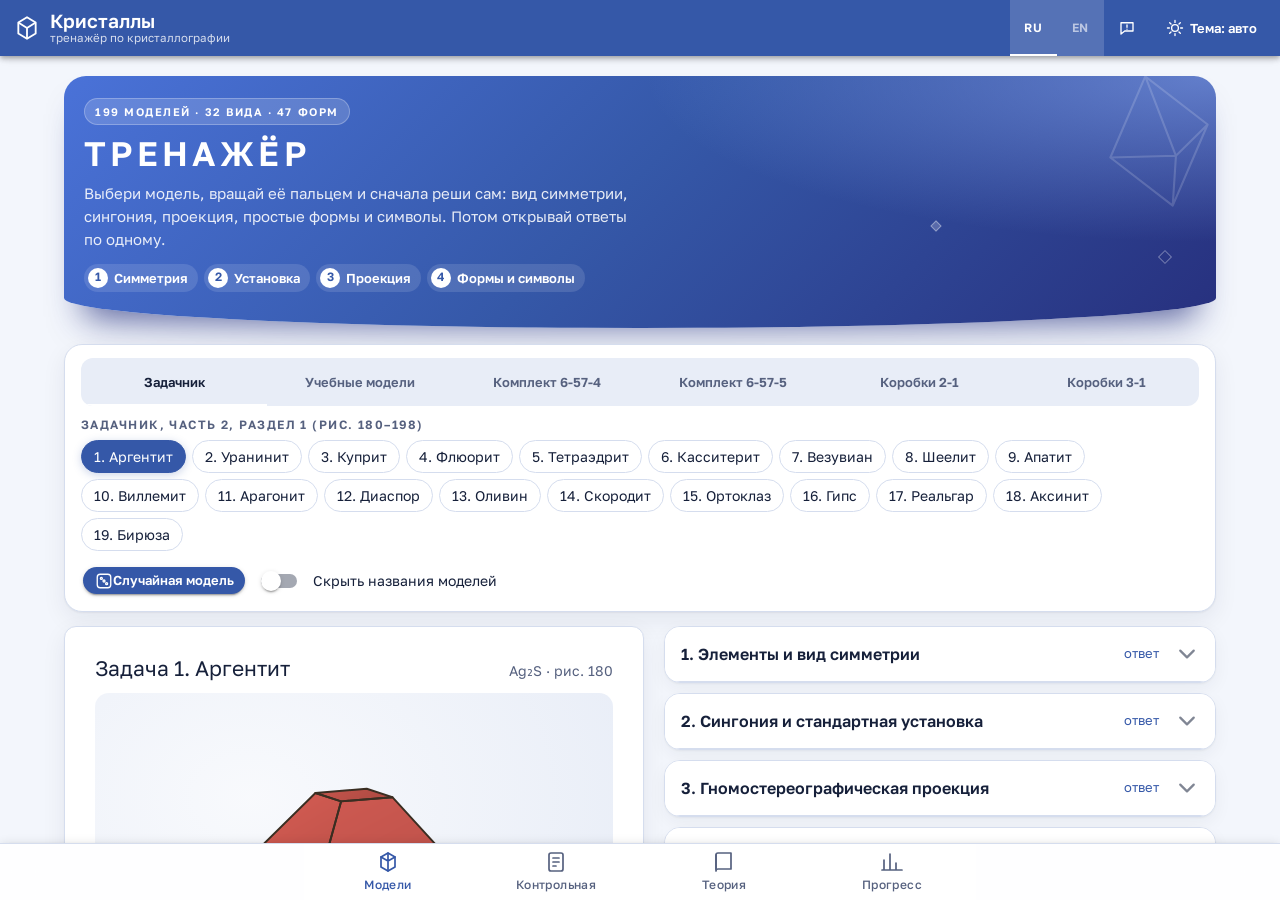
==== site/index.html @ bdb10b7e "Сборка 111" ====
<!doctype html>
<html lang="ru">
<head>
<meta charset="utf-8">
<meta name="viewport" content="width=device-width, initial-scale=1, viewport-fit=cover">
<meta name="theme-color" content="#3558A8">
<meta name="description" content="Тренажёр по кристаллографии: модели кристаллов, симметрия, проекция, простые формы и символы граней по учебнику Е. Н. Завьялова (МГРИ).">
<meta name="format-detection" content="telephone=no">
<meta name="mobile-web-app-capable" content="yes">
<meta name="apple-mobile-web-app-capable" content="yes">
<meta name="apple-mobile-web-app-title" content="Кристаллы">
<meta name="apple-mobile-web-app-status-bar-style" content="black-translucent">
<link rel="manifest" href="manifest.webmanifest">
<link rel="icon" type="image/png" href="icons/favicon-64.png">
<link rel="apple-touch-icon" href="icons/apple-touch-icon.png">
<title>Кристаллы — тренажёр</title>
<style>
/* Заставка при запуске: показывается сразу, пока загружается приложение */
#splash{position:fixed;inset:0;z-index:99999;display:grid;place-items:center;align-content:center;gap:14px;background:radial-gradient(120% 90% at 30% 15%,#5A7BE0 0%,#3558A8 38%,#25307A 70%,#1A1846 100%);color:#fff;font-family:"Golos Text",system-ui,sans-serif;transition:opacity .5s ease,transform .5s ease;overflow:hidden}
#splash.hide{opacity:0;transform:scale(1.04);pointer-events:none}
#splash .sp-cr{width:min(46vw,200px);height:auto;filter:drop-shadow(0 18px 30px rgba(10,10,40,.45));animation:sp-float 3.2s ease-in-out infinite}
#splash .sp-e{fill:none;stroke:#fff;stroke-width:1.6;stroke-linejoin:round;stroke-dasharray:240;stroke-dashoffset:240;animation:sp-draw 1s ease-out forwards}
#splash .sp-f{opacity:0;animation:sp-fade .7s ease-out .55s forwards}
#splash .sp-shine{opacity:0;animation:sp-shine 1.6s ease-in-out .9s infinite}
#splash .sp-t{font-size:clamp(30px,8vw,44px);font-weight:800;letter-spacing:.16em;text-transform:uppercase;opacity:0;transform:translateY(8px);animation:sp-up .6s ease-out .45s forwards;padding-left:.16em}
#splash .sp-s{font-size:13px;letter-spacing:.32em;text-transform:uppercase;opacity:0;animation:sp-up .6s ease-out .65s forwards;color:#C9D6F3;padding-left:.32em;text-align:center}
#splash .sp-bar{width:120px;height:3px;border-radius:3px;background:rgba(255,255,255,.18);overflow:hidden;margin-top:10px}
#splash .sp-bar i{display:block;width:40%;height:100%;border-radius:3px;background:linear-gradient(90deg,#8FB3FF,#fff);animation:sp-load 1.1s ease-in-out infinite}
#splash .sp-dot{position:absolute;width:6px;height:6px;border:1.5px solid rgba(255,255,255,.55);transform:rotate(45deg);animation:sp-drift 6s linear infinite}
@keyframes sp-draw{to{stroke-dashoffset:0}}@keyframes sp-fade{to{opacity:1}}@keyframes sp-up{to{opacity:1;transform:none}}
@keyframes sp-float{0%,100%{transform:translateY(0) rotate(-2deg)}50%{transform:translateY(-8px) rotate(2deg)}}
@keyframes sp-shine{0%{opacity:0;transform:translateX(-60px)}40%{opacity:.85}100%{opacity:0;transform:translateX(60px)}}
@keyframes sp-load{0%{transform:translateX(-110%)}100%{transform:translateX(260%)}}
@keyframes sp-drift{from{transform:translateY(20px) rotate(45deg);opacity:0}20%{opacity:1}to{transform:translateY(-120px) rotate(225deg);opacity:0}}
@media (prefers-reduced-motion:reduce){#splash *{animation-duration:.01s!important;animation-delay:0s!important;animation-iteration-count:1!important}}
</style>
<link rel="stylesheet" href="lib/ionic/css/ionic.bundle.css">
<link rel="stylesheet" href="lib/ionic/css/dark.class.css">
<link rel="stylesheet" href="css/fonts.css">
<link rel="stylesheet" href="css/app.css">
</head>
<body>
<div id="splash" role="status" aria-label="Загрузка">
  <svg class="sp-cr" viewBox="-60 -66 120 132" aria-hidden="true">
    <defs><linearGradient id="spg1" x1="0" y1="0" x2="1" y2="1"><stop offset="0" stop-color="#B9CCFF"/><stop offset="1" stop-color="#6F8FEA"/></linearGradient>
      <linearGradient id="spg2" x1="0" y1="0" x2="1" y2="1"><stop offset="0" stop-color="#8EA9F5"/><stop offset="1" stop-color="#4B63C9"/></linearGradient>
      <linearGradient id="spg3" x1="0" y1="0" x2="1" y2="1"><stop offset="0" stop-color="#6D7FE0"/><stop offset="1" stop-color="#3A3F9E"/></linearGradient>
      <linearGradient id="spsh" x1="0" y1="0" x2="1" y2="0"><stop offset="0" stop-color="#fff" stop-opacity="0"/><stop offset=".5" stop-color="#fff" stop-opacity=".55"/><stop offset="1" stop-color="#fff" stop-opacity="0"/></linearGradient>
      <clipPath id="spcl"><polygon points="0,-62 -48,4 0,62 48,-4"/></clipPath></defs>
    <g class="sp-f"><polygon points="0,-62 -48,4 12,16" fill="url(#spg1)"/><polygon points="0,-62 12,16 48,-4" fill="url(#spg2)"/><polygon points="0,62 -48,4 12,16" fill="url(#spg2)"/><polygon points="0,62 12,16 48,-4" fill="url(#spg3)"/></g>
    <g clip-path="url(#spcl)"><rect class="sp-shine" x="-30" y="-70" width="30" height="140" fill="url(#spsh)" transform="skewX(-18)"/></g>
    <path class="sp-e" d="M0,-62 L-48,4 L0,62 L48,-4 Z M0,-62 L12,16 L0,62 M-48,4 L12,16 L48,-4"/>
    <path class="sp-e" style="stroke-opacity:.35;stroke-dasharray:3 4;animation:none;stroke-dashoffset:0" d="M0,-62 L-12,-16 L0,62 M-48,4 L-12,-16 L48,-4"/>
  </svg>
  <div class="sp-t">Кристаллы</div>
  <div class="sp-s">тренажёр по кристаллографии</div>
  <div class="sp-bar"><i></i></div>
  <span class="sp-dot" style="left:12%;top:70%;animation-delay:.2s"></span><span class="sp-dot" style="left:82%;top:64%;animation-delay:1.4s"></span><span class="sp-dot" style="left:28%;top:22%;animation-delay:2.6s"></span><span class="sp-dot" style="left:70%;top:30%;animation-delay:3.4s"></span><span class="sp-dot" style="left:52%;top:84%;animation-delay:.9s"></span>
</div>
<ion-app>
<ion-header class="appbar">
  <ion-toolbar color="primary">
    <div slot="start" class="brand"><svg viewBox="0 0 24 24" aria-hidden="true"><path d="M12 2l8 5v10l-8 5-8-5V7z"/><path d="M4 7l8 5 8-5M12 12v10"/></svg><span><b>Кристаллы</b><small class="sub">тренажёр по кристаллографии</small></span></div>
    <div slot="end" class="topctl">
      <ion-segment id="langSeg" value="ru" aria-label="Язык" class="langseg"><ion-segment-button value="ru"><ion-label>RU</ion-label></ion-segment-button><ion-segment-button value="en"><ion-label>EN</ion-label></ion-segment-button></ion-segment>
      <ion-button id="fbBtn" fill="clear" aria-label="Сообщить об ошибке" title="Сообщить об ошибке"><svg class="ico" viewBox="0 0 24 24" aria-hidden="true"><path d="M4 5h16v11H9l-5 4z"/><path d="M12 8v3M12 13.5v.01"/></svg></ion-button>
      <ion-button id="themeBtn" fill="clear" aria-label="Тема оформления"><svg class="ico" viewBox="0 0 24 24" aria-hidden="true"><circle cx="12" cy="12" r="4.5"/><path d="M12 2v2.5M12 19.5V22M2 12h2.5M19.5 12H22M4.9 4.9l1.8 1.8M17.3 17.3l1.8 1.8M4.9 19.1l1.8-1.8M17.3 6.7l1.8-1.8"/></svg><span id="themeTxt">Тема: авто</span></ion-button>
    </div>
  </ion-toolbar>
</ion-header>
<ion-content id="main">
<main class="wrap">
<section class="view" id="view-models">
<div id="trainer">
  <div class="hero" id="heroModels"><div class="hero-deco" aria-hidden="true"><svg viewBox="-50 -50 100 100"><path d="M0,-44 L-34,4 L0,44 L34,-4 Z M0,-44 L9,12 L0,44 M-34,4 L9,12 L34,-4"/></svg><i></i><i></i><i></i></div>
    <span class="hero-k" id="heroCount">128 моделей · 32 вида · 47 форм</span>
    <h2>Тренажёр</h2>
    <p>Выбери модель, вращай её пальцем и сначала реши сам: вид симметрии, сингония, проекция, простые формы и символы. Потом открывай ответы по одному.</p>
    <div class="hero-steps"><span><b>1</b>Симметрия</span><span><b>2</b>Установка</span><span><b>3</b>Проекция</span><span><b>4</b>Формы и символы</span></div>
  </div>
  <ion-card class="pickcard"><ion-card-content>
    <div id="picker" role="group" aria-label="Модели"></div>
    <div class="bar">
      <ion-button id="rnd" size="small" shape="round"><svg class="ico" slot="start" viewBox="0 0 24 24" aria-hidden="true"><rect x="3" y="3" width="18" height="18" rx="4"/><circle cx="8.5" cy="8.5" r="1.3"/><circle cx="15.5" cy="15.5" r="1.3"/><circle cx="12" cy="12" r="1.3"/></svg>Случайная модель</ion-button>
      <ion-toggle id="exam" label-placement="end" justify="start">Скрыть названия моделей</ion-toggle>
    </div>
  </ion-card-content></ion-card>
  <div class="desk">
    <ion-card class="stage"><ion-card-content>
      <div class="head"><h3 id="mTitle">—</h3><span class="muted" id="mLike"></span></div>
      <div class="cview main"><svg class="cv-back" viewBox="-100 -100 200 200" aria-hidden="true"></svg><canvas class="cv-gl" data-own="1" aria-hidden="true"></canvas><svg id="view" class="cv-front" viewBox="-100 -100 200 200" role="img" aria-label="Вращаемая модель кристалла"></svg></div>
      <div class="views" id="views" role="group" aria-label="Стандартные положения модели"></div>
      <div class="lockbox" id="lockBox"></div>
      <ion-list class="toggles" lines="none">
        <ion-item><ion-toggle id="tAxes" justify="space-between">Оси симметрии</ion-toggle></ion-item>
        <ion-item><ion-toggle id="tPlanes" justify="space-between">Плоскости</ion-toggle></ion-item>
        <ion-item><ion-toggle id="tCoords" justify="space-between">Оси X, Y, Z</ion-toggle></ion-item>
        <ion-item><ion-toggle id="tLabels" justify="space-between">Символы граней</ion-toggle></ion-item>
        <ion-item><ion-toggle id="tColors" justify="space-between">Раскрасить простые формы</ion-toggle></ion-item>
        <ion-item><ion-toggle id="tGlass" justify="space-between">Прозрачная</ion-toggle></ion-item>
        <ion-item><ion-toggle id="tSyng" justify="space-between" checked>Цвет по сингонии</ion-toggle></ion-item>
      </ion-list>
      <div class="synglegend" id="syngLegend" aria-label="Цвета сингоний"></div>
      <p class="muted small">Тяни модель, чтобы повернуть. Стрелки на клавиатуре тоже работают, когда модель в фокусе.</p>
    </ion-card-content></ion-card>
    <ion-accordion-group id="answers" class="answers" multiple>
      <ion-accordion value="a1" id="a1"><ion-item slot="header"><ion-label><span class="t">1. Элементы и вид симметрии</span></ion-label><ion-note slot="end" class="s">ответ</ion-note></ion-item><div class="body" slot="content" id="b1"></div></ion-accordion>
      <ion-accordion value="a2" id="a2"><ion-item slot="header"><ion-label><span class="t">2. Сингония и стандартная установка</span></ion-label><ion-note slot="end" class="s">ответ</ion-note></ion-item><div class="body" slot="content" id="b2"></div></ion-accordion>
      <ion-accordion value="a3" id="a3"><ion-item slot="header"><ion-label><span class="t">3. Гномостереографическая проекция</span></ion-label><ion-note slot="end" class="s">ответ</ion-note></ion-item><div class="body" slot="content" id="b3"></div></ion-accordion>
      <ion-accordion value="a4" id="a4"><ion-item slot="header"><ion-label><span class="t">4. Простые формы и символы граней</span></ion-label><ion-note slot="end" class="s">ответ</ion-note></ion-item><div class="body" slot="content" id="b4"></div></ion-accordion>
    </ion-accordion-group>
    <p class="fbline"><button type="button" class="linkbtn" data-feedback="answer">Нашли ошибку в ответе к этой модели? Напишите автору</button></p>
  </div>
</div>
</section>
<section class="view" id="view-exam" hidden>
  <div id="examRoot"></div>
</section>
<section class="view" id="view-theory" hidden>
  <div id="thHome"></div>
  <div id="thPage" hidden></div>
</section>
<section class="view" id="view-progress" hidden>
  <div class="hero"><div class="hero-deco" aria-hidden="true"><svg viewBox="-50 -50 100 100"><path d="M0,-44 L-34,4 L0,44 L34,-4 Z M0,-44 L9,12 L0,44 M-34,4 L9,12 L34,-4"/></svg><i></i><i></i><i></i></div><span class="hero-k">твоя статистика</span><h2>Прогресс</h2><p>Оценки за контрольные, слабые места и модели, на которых чаще ошибаешься.</p></div>
  <div id="progressRoot"></div>
</section>
</main>
</ion-content>
<ion-footer class="tabfoot">
<ion-tab-bar id="tabbar" class="tabbar" selected-tab="models" aria-label="Разделы приложения">
  <ion-tab-button tab="models" data-go="models"><svg viewBox="0 0 24 24" aria-hidden="true"><path d="M12 3l7 4v10l-7 4-7-4V7z"/><path d="M12 3v18M5 7l7 4 7-4"/></svg><ion-label>Модели</ion-label></ion-tab-button>
  <ion-tab-button tab="exam" data-go="exam"><svg viewBox="0 0 24 24" aria-hidden="true"><rect x="5" y="3" width="14" height="18" rx="2"/><path d="M9 8h6M9 12h6M9 16h3"/></svg><ion-label>Контрольная</ion-label></ion-tab-button>
  <ion-tab-button tab="theory" data-go="theory"><svg viewBox="0 0 24 24" aria-hidden="true"><path d="M4 5a2 2 0 012-2h13v16H6a2 2 0 00-2 2z"/><path d="M4 19V5"/></svg><ion-label>Теория</ion-label></ion-tab-button>
  <ion-tab-button tab="progress" data-go="progress"><svg viewBox="0 0 24 24" aria-hidden="true"><path d="M4 20V10M10 20V4M16 20v-7M22 20H2"/></svg><ion-label>Прогресс</ion-label></ion-tab-button>
</ion-tab-bar>
</ion-footer>
</ion-app>
<script defer src="lib/three/three.min.js"></script>
<script type="module" src="lib/ionic/ionic.esm.js"></script>
<script defer src="js/app.24a72804c9.js"></script>
</body>
</html>
---- site/lib/ionic/css/ionic.bundle.css ----
:root{--ion-color-primary:#0054e9;--ion-color-primary-rgb:0,84,233;--ion-color-primary-contrast:#fff;--ion-color-primary-contrast-rgb:255,255,255;--ion-color-primary-shade:#004acd;--ion-color-primary-tint:#1a65eb;--ion-color-secondary:#0163aa;--ion-color-secondary-rgb:1,99,170;--ion-color-secondary-contrast:#fff;--ion-color-secondary-contrast-rgb:255,255,255;--ion-color-secondary-shade:#015796;--ion-color-secondary-tint:#1a73b3;--ion-color-tertiary:#6030ff;--ion-color-tertiary-rgb:96,48,255;--ion-color-tertiary-contrast:#fff;--ion-color-tertiary-contrast-rgb:255,255,255;--ion-color-tertiary-shade:#542ae0;--ion-color-tertiary-tint:#7045ff;--ion-color-success:#2dd55b;--ion-color-success-rgb:45,213,91;--ion-color-success-contrast:#000;--ion-color-success-contrast-rgb:0,0,0;--ion-color-success-shade:#28bb50;--ion-color-success-tint:#42d96b;--ion-color-warning:#ffc409;--ion-color-warning-rgb:255,196,9;--ion-color-warning-contrast:#000;--ion-color-warning-contrast-rgb:0,0,0;--ion-color-warning-shade:#e0ac08;--ion-color-warning-tint:#ffca22;--ion-color-danger:#c5000f;--ion-color-danger-rgb:197,0,15;--ion-color-danger-contrast:#fff;--ion-color-danger-contrast-rgb:255,255,255;--ion-color-danger-shade:#ad000d;--ion-color-danger-tint:#cb1a27;--ion-color-light:#f4f5f8;--ion-color-light-rgb:244,245,248;--ion-color-light-contrast:#000;--ion-color-light-contrast-rgb:0,0,0;--ion-color-light-shade:#d7d8da;--ion-color-light-tint:#f5f6f9;--ion-color-medium:#636469;--ion-color-medium-rgb:99,100,105;--ion-color-medium-contrast:#fff;--ion-color-medium-contrast-rgb:255,255,255;--ion-color-medium-shade:#57585c;--ion-color-medium-tint:#737478;--ion-color-dark:#222428;--ion-color-dark-rgb:34,36,40;--ion-color-dark-contrast:#fff;--ion-color-dark-contrast-rgb:255,255,255;--ion-color-dark-shade:#1e2023;--ion-color-dark-tint:#383a3e}html.ios{--ion-default-font:-apple-system,BlinkMacSystemFont,"Helvetica Neue","Roboto",sans-serif}html.md{--ion-default-font:"Roboto","Helvetica Neue",sans-serif}body.backdrop-no-scroll{overflow:hidden}html.ios ion-footer.modal-footer-moving ion-toolbar:first-of-type,html.ios ion-modal ion-footer ion-toolbar:first-of-type,html.ios ion-modal.modal-card ion-header ion-toolbar:first-of-type,html.ios ion-modal.modal-sheet ion-header ion-toolbar:first-of-type{padding-top:6px}html.ios ion-modal.modal-card ion-header ion-toolbar:last-of-type,html.ios ion-modal.modal-sheet ion-header ion-toolbar:last-of-type{padding-bottom:6px}html.ios .modal-footer-moving ion-toolbar,html.ios ion-modal ion-toolbar{padding-right:calc(var(--ion-safe-area-right) + 8px);padding-left:calc(var(--ion-safe-area-left) + 8px)}@media screen and (min-width:768px){html.ios ion-modal.modal-card:first-of-type{--backdrop-opacity:0.18}}ion-modal.modal-default.show-modal~ion-modal.modal-default{--backdrop-opacity:0;--box-shadow:none}html.ios ion-modal.modal-card .ion-page{border-top-left-radius:var(--border-radius)}.ion-color-primary{--ion-color-base:var(--ion-color-primary, #0054e9)!important;--ion-color-base-rgb:var(--ion-color-primary-rgb, 0, 84, 233)!important;--ion-color-contrast:var(--ion-color-primary-contrast, #fff)!important;--ion-color-contrast-rgb:var(--ion-color-primary-contrast-rgb, 255, 255, 255)!important;--ion-color-shade:var(--ion-color-primary-shade, #004acd)!important;--ion-color-tint:var(--ion-color-primary-tint, #1a65eb)!important}.ion-color-secondary{--ion-color-base:var(--ion-color-secondary, #0163aa)!important;--ion-color-base-rgb:var(--ion-color-secondary-rgb, 1, 99, 170)!important;--ion-color-contrast:var(--ion-color-secondary-contrast, #fff)!important;--ion-color-contrast-rgb:var(--ion-color-secondary-contrast-rgb, 255, 255, 255)!important;--ion-color-shade:var(--ion-color-secondary-shade, #015796)!important;--ion-color-tint:var(--ion-color-secondary-tint, #1a73b3)!important}.ion-color-tertiary{--ion-color-base:var(--ion-color-tertiary, #6030ff)!important;--ion-color-base-rgb:var(--ion-color-tertiary-rgb, 96, 48, 255)!important;--ion-color-contrast:var(--ion-color-tertiary-contrast, #fff)!important;--ion-color-contrast-rgb:var(--ion-color-tertiary-contrast-rgb, 255, 255, 255)!important;--ion-color-shade:var(--ion-color-tertiary-shade, #542ae0)!important;--ion-color-tint:var(--ion-color-tertiary-tint, #7045ff)!important}.ion-color-success{--ion-color-base:var(--ion-color-success, #2dd55b)!important;--ion-color-base-rgb:var(--ion-color-success-rgb, 45, 213, 91)!important;--ion-color-contrast:var(--ion-color-success-contrast, #000)!important;--ion-color-contrast-rgb:var(--ion-color-success-contrast-rgb, 0, 0, 0)!important;--ion-color-shade:var(--ion-color-success-shade, #28bb50)!important;--ion-color-tint:var(--ion-color-success-tint, #42d96b)!important}.ion-color-warning{--ion-color-base:var(--ion-color-warning, #ffc409)!important;--ion-color-base-rgb:var(--ion-color-warning-rgb, 255, 196, 9)!important;--ion-color-contrast:var(--ion-color-warning-contrast, #000)!important;--ion-color-contrast-rgb:var(--ion-color-warning-contrast-rgb, 0, 0, 0)!important;--ion-color-shade:var(--ion-color-warning-shade, #e0ac08)!important;--ion-color-tint:var(--ion-color-warning-tint, #ffca22)!important}.ion-color-danger{--ion-color-base:var(--ion-color-danger, #c5000f)!important;--ion-color-base-rgb:var(--ion-color-danger-rgb, 197, 0, 15)!important;--ion-color-contrast:var(--ion-color-danger-contrast, #fff)!important;--ion-color-contrast-rgb:var(--ion-color-danger-contrast-rgb, 255, 255, 255)!important;--ion-color-shade:var(--ion-color-danger-shade, #ad000d)!important;--ion-color-tint:var(--ion-color-danger-tint, #cb1a27)!important}.ion-color-light{--ion-color-base:var(--ion-color-light, #f4f5f8)!important;--ion-color-base-rgb:var(--ion-color-light-rgb, 244, 245, 248)!important;--ion-color-contrast:var(--ion-color-light-contrast, #000)!important;--ion-color-contrast-rgb:var(--ion-color-light-contrast-rgb, 0, 0, 0)!important;--ion-color-shade:var(--ion-color-light-shade, #d7d8da)!important;--ion-color-tint:var(--ion-color-light-tint, #f5f6f9)!important}.ion-color-medium{--ion-color-base:var(--ion-color-medium, #636469)!important;--ion-color-base-rgb:var(--ion-color-medium-rgb, 99, 100, 105)!important;--ion-color-contrast:var(--ion-color-medium-contrast, #fff)!important;--ion-color-contrast-rgb:var(--ion-color-medium-contrast-rgb, 255, 255, 255)!important;--ion-color-shade:var(--ion-color-medium-shade, #57585c)!important;--ion-color-tint:var(--ion-color-medium-tint, #737478)!important}.ion-color-dark{--ion-color-base:var(--ion-color-dark, #222428)!important;--ion-color-base-rgb:var(--ion-color-dark-rgb, 34, 36, 40)!important;--ion-color-contrast:var(--ion-color-dark-contrast, #fff)!important;--ion-color-contrast-rgb:var(--ion-color-dark-contrast-rgb, 255, 255, 255)!important;--ion-color-shade:var(--ion-color-dark-shade, #1e2023)!important;--ion-color-tint:var(--ion-color-dark-tint, #383a3e)!important}.ion-page{left:0;right:0;top:0;bottom:0;display:flex;position:absolute;flex-direction:column;justify-content:space-between;contain:layout size style;z-index:0}.ion-page.ion-page-overlay-passthrough{pointer-events:none}ion-modal>.ion-page{position:relative;contain:layout style;height:100%}.split-pane-visible>.ion-page.split-pane-main{position:relative}.ion-page-hidden,ion-action-sheet-controller,ion-alert-controller,ion-loading-controller,ion-menu-controller,ion-modal-controller,ion-nav-controller,ion-picker-controller,ion-popover-controller,ion-route,ion-route-redirect,ion-router,ion-select-option,ion-toast-controller{display:none!important}.ion-page-invisible{opacity:0}.can-go-back>ion-header ion-back-button{display:block}html.plt-ios.plt-hybrid,html.plt-ios.plt-pwa{--ion-statusbar-padding:20px}@supports(padding-top:20px){html{--ion-safe-area-top:var(--ion-statusbar-padding)}}@supports(padding-top:env(safe-area-inset-top)){html{--ion-safe-area-top:var(--safe-area-inset-top, env(safe-area-inset-top));--ion-safe-area-bottom:var(--safe-area-inset-bottom, env(safe-area-inset-bottom));--ion-safe-area-left:var(--safe-area-inset-left, env(safe-area-inset-left));--ion-safe-area-right:var(--safe-area-inset-right, env(safe-area-inset-right))}}ion-card-header.ion-color .ion-inherit-color,ion-card.ion-color .ion-inherit-color{color:inherit}.menu-content{transform:translate3d(0,0,0)}.menu-content-open{cursor:pointer;touch-action:manipulation;pointer-events:none;overflow-y:hidden}.menu-content-open ion-content{--overflow:hidden}.menu-content-open .ion-content-scroll-host{overflow:hidden}.ios .menu-content-reveal{box-shadow:-8px 0 42px rgba(0,0,0,.08)}[dir=rtl].ios .menu-content-reveal{box-shadow:8px 0 42px rgba(0,0,0,.08)}.md .menu-content-push,.md .menu-content-reveal{box-shadow:4px 0 16px rgba(0,0,0,.18)}ion-accordion-group.accordion-group-expand-inset>ion-accordion:first-of-type{border-top-left-radius:8px;border-top-right-radius:8px}ion-accordion-group.accordion-group-expand-inset>ion-accordion:last-of-type{border-bottom-left-radius:8px;border-bottom-right-radius:8px}ion-accordion-group>ion-accordion:last-of-type ion-item[slot=header]{--border-width:0px}ion-accordion.accordion-animated>[slot=header] .ion-accordion-toggle-icon{transition:transform .3s cubic-bezier(.25, .8, .5, 1)}@media(prefers-reduced-motion:reduce){ion-accordion .ion-accordion-toggle-icon{transition:none!important}}ion-accordion.accordion-expanded>[slot=header] .ion-accordion-toggle-icon,ion-accordion.accordion-expanding>[slot=header] .ion-accordion-toggle-icon{transform:rotate(180deg)}ion-accordion-group.accordion-group-expand-inset.md>ion-accordion.accordion-previous ion-item[slot=header]{--border-width:0px;--inner-border-width:0px}ion-accordion-group.accordion-group-expand-inset.md>ion-accordion.accordion-expanded:first-of-type,ion-accordion-group.accordion-group-expand-inset.md>ion-accordion.accordion-expanding:first-of-type{margin-top:0}ion-input input::-webkit-date-and-time-value{text-align:start}.ion-datetime-button-overlay{--width:fit-content;--height:fit-content}.ion-datetime-button-overlay ion-datetime.datetime-grid{width:320px;min-height:320px}[ion-last-focus],[role=banner][tabindex="-1"]:focus,[role=heading][aria-level="1"][tabindex="-1"]:focus,[role=main][tabindex="-1"]:focus,h1[tabindex="-1"]:focus,header[tabindex="-1"]:focus,main[tabindex="-1"]:focus{outline:0}.popover-viewport:has(>ion-content){overflow:hidden}@supports not selector(:has(> ion-content)){.popover-viewport{overflow:hidden}}audio,canvas,progress,video{vertical-align:baseline}audio:not([controls]){display:none;height:0}b,strong{font-weight:700}img{max-width:100%}hr{height:1px;border-width:0;box-sizing:content-box}pre{overflow:auto}code,kbd,pre,samp{font-family:monospace,monospace;font-size:1em}input,label,select,textarea{font-family:inherit;line-height:normal}textarea{overflow:auto;height:auto;font:inherit;color:inherit}textarea::placeholder{padding-left:2px}form,input,optgroup,select{margin:0;font:inherit;color:inherit}html input[type=button],input[type=reset],input[type=submit]{cursor:pointer;-webkit-appearance:button}.ion-tappable,[tappable],[tappable] div,[tappable] ion-icon,[tappable] ion-label,[tappable] span,a,a div,a ion-icon,a ion-label,a span,button,button div,button ion-icon,button ion-label,button span,input,textarea{touch-action:manipulation}a ion-label,button ion-label{pointer-events:none}button{padding:0;border:0;border-radius:0;font-family:inherit;font-style:inherit;font-variant:inherit;line-height:1;text-transform:none;cursor:pointer;-webkit-appearance:button}[tappable]{cursor:pointer}a[disabled],button[disabled],html input[disabled]{cursor:default}button::-moz-focus-inner,input::-moz-focus-inner{padding:0;border:0}input[type=number]::-webkit-inner-spin-button,input[type=number]::-webkit-outer-spin-button{height:auto}input[type=search]::-webkit-search-cancel-button,input[type=search]::-webkit-search-decoration{-webkit-appearance:none}table{border-collapse:collapse;border-spacing:0}td,th{padding:0}*{box-sizing:border-box;-webkit-tap-highlight-color:transparent;-webkit-touch-callout:none}html{--ion-dynamic-font:-apple-system-body;--ion-font-family:var(--ion-default-font);width:100%;height:100%;-webkit-text-size-adjust:100%;text-size-adjust:100%;font-family:var(--ion-font-family)}html.ion-ce body{display:block}html.plt-pwa{height:100vh}body{background:var(--ion-background-color);color:var(--ion-text-color);-moz-osx-font-smoothing:grayscale;-webkit-font-smoothing:antialiased;margin:0;padding:0;position:fixed;width:100%;max-width:100%;height:100%;max-height:100%;transform:translateZ(0);text-rendering:optimizeLegibility;overflow:hidden;touch-action:manipulation;-webkit-user-drag:none;-ms-content-zooming:none;word-wrap:break-word;overscroll-behavior-y:none;-webkit-text-size-adjust:none;text-size-adjust:none}@supports(-webkit-touch-callout:none){html{font:var(--ion-dynamic-font, 16px var(--ion-font-family))}}a{background-color:transparent;color:var(--ion-color-primary,#0054e9)}h1,h2,h3,h4,h5,h6{margin-top:16px;margin-bottom:10px;font-weight:500;line-height:1.2}h1{margin-top:20px;font-size:1.625rem}h2{margin-top:18px;font-size:1.5rem}h3{font-size:1.375rem}h4{font-size:1.25rem}h5{font-size:1.125rem}h6{font-size:1rem}small{font-size:75%}sub,sup{position:relative;font-size:75%;line-height:0;vertical-align:baseline}sup{top:-.5em}sub{bottom:-.25em}.ion-no-padding{--padding-start:0;--padding-end:0;--padding-top:0;--padding-bottom:0;padding:0}.ion-padding{--padding-start:var(--ion-padding, 16px);--padding-end:var(--ion-padding, 16px);--padding-top:var(--ion-padding, 16px);--padding-bottom:var(--ion-padding, 16px);-webkit-padding-start:var(--ion-padding,16px);padding-inline-start:var(--ion-padding,16px);-webkit-padding-end:var(--ion-padding,16px);padding-inline-end:var(--ion-padding,16px);padding-top:var(--ion-padding,16px);padding-bottom:var(--ion-padding,16px)}.ion-padding-top{--padding-top:var(--ion-padding, 16px);padding-top:var(--ion-padding,16px)}.ion-padding-start{--padding-start:var(--ion-padding, 16px);-webkit-padding-start:var(--ion-padding,16px);padding-inline-start:var(--ion-padding,16px)}.ion-padding-end{--padding-end:var(--ion-padding, 16px);-webkit-padding-end:var(--ion-padding,16px);padding-inline-end:var(--ion-padding,16px)}.ion-padding-bottom{--padding-bottom:var(--ion-padding, 16px);padding-bottom:var(--ion-padding,16px)}.ion-padding-vertical{--padding-top:var(--ion-padding, 16px);--padding-bottom:var(--ion-padding, 16px);padding-top:var(--ion-padding,16px);padding-bottom:var(--ion-padding,16px)}.ion-padding-horizontal{--padding-start:var(--ion-padding, 16px);--padding-end:var(--ion-padding, 16px);-webkit-padding-start:var(--ion-padding,16px);padding-inline-start:var(--ion-padding,16px);-webkit-padding-end:var(--ion-padding,16px);padding-inline-end:var(--ion-padding,16px)}.ion-no-margin{--margin-start:0;--margin-end:0;--margin-top:0;--margin-bottom:0;margin:0}.ion-margin{--margin-start:var(--ion-margin, 16px);--margin-end:var(--ion-margin, 16px);--margin-top:var(--ion-margin, 16px);--margin-bottom:var(--ion-margin, 16px);-webkit-margin-start:var(--ion-margin,16px);margin-inline-start:var(--ion-margin,16px);-webkit-margin-end:var(--ion-margin,16px);margin-inline-end:var(--ion-margin,16px);margin-top:var(--ion-margin,16px);margin-bottom:var(--ion-margin,16px)}.ion-margin-top{--margin-top:var(--ion-margin, 16px);margin-top:var(--ion-margin,16px)}.ion-margin-start{--margin-start:var(--ion-margin, 16px);-webkit-margin-start:var(--ion-margin,16px);margin-inline-start:var(--ion-margin,16px)}.ion-margin-end{--margin-end:var(--ion-margin, 16px);-webkit-margin-end:var(--ion-margin,16px);margin-inline-end:var(--ion-margin,16px)}.ion-margin-bottom{--margin-bottom:var(--ion-margin, 16px);margin-bottom:var(--ion-margin,16px)}.ion-margin-vertical{--margin-top:var(--ion-margin, 16px);--margin-bottom:var(--ion-margin, 16px);margin-top:var(--ion-margin,16px);margin-bottom:var(--ion-margin,16px)}.ion-margin-horizontal{--margin-start:var(--ion-margin, 16px);--margin-end:var(--ion-margin, 16px);-webkit-margin-start:var(--ion-margin,16px);margin-inline-start:var(--ion-margin,16px);-webkit-margin-end:var(--ion-margin,16px);margin-inline-end:var(--ion-margin,16px)}.ion-float-left{float:left!important}.ion-float-right{float:right!important}.ion-float-start{float:left!important}:host-context([dir=rtl]) .ion-float-start{float:right!important}[dir=rtl] .ion-float-start{float:right!important}@supports selector(:dir(rtl)){.ion-float-start:dir(rtl){float:right!important}.ion-float-end:dir(rtl){float:left!important}}.ion-float-end{float:right!important}:host-context([dir=rtl]) .ion-float-end{float:left!important}[dir=rtl] .ion-float-end{float:left!important}.ion-text-center{text-align:center!important}.ion-text-justify{text-align:justify!important}.ion-text-start{text-align:start!important}.ion-text-end{text-align:end!important}.ion-text-left{text-align:left!important}.ion-text-right{text-align:right!important}.ion-text-nowrap{white-space:nowrap!important}.ion-text-wrap{white-space:normal!important}.ion-text-uppercase{text-transform:uppercase!important}.ion-text-lowercase{text-transform:lowercase!important}.ion-text-capitalize{text-transform:capitalize!important}.ion-align-content-start{align-content:flex-start!important}.ion-align-content-end{align-content:flex-end!important}.ion-align-content-center{align-content:center!important}.ion-align-content-between{align-content:space-between!important}.ion-align-content-around{align-content:space-around!important}.ion-align-content-stretch{align-content:stretch!important}.ion-align-items-start{align-items:start!important}.ion-align-items-end{align-items:end!important}.ion-align-items-center{align-items:center!important}.ion-align-items-stretch{align-items:stretch!important}.ion-align-items-baseline{align-items:baseline!important}.ion-align-self-start{align-self:start!important}.ion-align-self-end{align-self:end!important}.ion-align-self-center{align-self:center!important}.ion-align-self-stretch{align-self:stretch!important}.ion-align-self-baseline{align-self:baseline!important}.ion-align-self-auto{align-self:auto!important}@media(min-width:576px){.ion-float-sm-left{float:left!important}.ion-float-sm-right{float:right!important}.ion-float-sm-start{float:left!important}:host-context([dir=rtl]) .ion-float-sm-start{float:right!important}[dir=rtl] .ion-float-sm-start{float:right!important}@supports selector(:dir(rtl)){.ion-float-sm-start:dir(rtl){float:right!important}.ion-float-sm-end:dir(rtl){float:left!important}}.ion-float-sm-end{float:right!important}:host-context([dir=rtl]) .ion-float-sm-end{float:left!important}[dir=rtl] .ion-float-sm-end{float:left!important}.ion-text-sm-center{text-align:center!important}.ion-text-sm-justify{text-align:justify!important}.ion-text-sm-start{text-align:start!important}.ion-text-sm-end{text-align:end!important}.ion-text-sm-left{text-align:left!important}.ion-text-sm-right{text-align:right!important}.ion-text-sm-nowrap{white-space:nowrap!important}.ion-text-sm-wrap{white-space:normal!important}.ion-text-sm-uppercase{text-transform:uppercase!important}.ion-text-sm-lowercase{text-transform:lowercase!important}.ion-text-sm-capitalize{text-transform:capitalize!important}.ion-align-content-sm-start{align-content:flex-start!important}.ion-align-content-sm-end{align-content:flex-end!important}.ion-align-content-sm-center{align-content:center!important}.ion-align-content-sm-between{align-content:space-between!important}.ion-align-content-sm-around{align-content:space-around!important}.ion-align-content-sm-stretch{align-content:stretch!important}.ion-align-items-sm-start{align-items:start!important}.ion-align-items-sm-end{align-items:end!important}.ion-align-items-sm-center{align-items:center!important}.ion-align-items-sm-stretch{align-items:stretch!important}.ion-align-items-sm-baseline{align-items:baseline!important}.ion-align-self-sm-start{align-self:start!important}.ion-align-self-sm-end{align-self:end!important}.ion-align-self-sm-center{align-self:center!important}.ion-align-self-sm-stretch{align-self:stretch!important}.ion-align-self-sm-baseline{align-self:baseline!important}.ion-align-self-sm-auto{align-self:auto!important}}@media(min-width:768px){.ion-float-md-left{float:left!important}.ion-float-md-right{float:right!important}.ion-float-md-start{float:left!important}:host-context([dir=rtl]) .ion-float-md-start{float:right!important}[dir=rtl] .ion-float-md-start{float:right!important}@supports selector(:dir(rtl)){.ion-float-md-start:dir(rtl){float:right!important}.ion-float-md-end:dir(rtl){float:left!important}}.ion-float-md-end{float:right!important}:host-context([dir=rtl]) .ion-float-md-end{float:left!important}[dir=rtl] .ion-float-md-end{float:left!important}.ion-text-md-center{text-align:center!important}.ion-text-md-justify{text-align:justify!important}.ion-text-md-start{text-align:start!important}.ion-text-md-end{text-align:end!important}.ion-text-md-left{text-align:left!important}.ion-text-md-right{text-align:right!important}.ion-text-md-nowrap{white-space:nowrap!important}.ion-text-md-wrap{white-space:normal!important}.ion-text-md-uppercase{text-transform:uppercase!important}.ion-text-md-lowercase{text-transform:lowercase!important}.ion-text-md-capitalize{text-transform:capitalize!important}.ion-align-content-md-start{align-content:flex-start!important}.ion-align-content-md-end{align-content:flex-end!important}.ion-align-content-md-center{align-content:center!important}.ion-align-content-md-between{align-content:space-between!important}.ion-align-content-md-around{align-content:space-around!important}.ion-align-content-md-stretch{align-content:stretch!important}.ion-align-items-md-start{align-items:start!important}.ion-align-items-md-end{align-items:end!important}.ion-align-items-md-center{align-items:center!important}.ion-align-items-md-stretch{align-items:stretch!important}.ion-align-items-md-baseline{align-items:baseline!important}.ion-align-self-md-start{align-self:start!important}.ion-align-self-md-end{align-self:end!important}.ion-align-self-md-center{align-self:center!important}.ion-align-self-md-stretch{align-self:stretch!important}.ion-align-self-md-baseline{align-self:baseline!important}.ion-align-self-md-auto{align-self:auto!important}}@media(min-width:992px){.ion-float-lg-left{float:left!important}.ion-float-lg-right{float:right!important}.ion-float-lg-start{float:left!important}:host-context([dir=rtl]) .ion-float-lg-start{float:right!important}[dir=rtl] .ion-float-lg-start{float:right!important}@supports selector(:dir(rtl)){.ion-float-lg-start:dir(rtl){float:right!important}.ion-float-lg-end:dir(rtl){float:left!important}}.ion-float-lg-end{float:right!important}:host-context([dir=rtl]) .ion-float-lg-end{float:left!important}[dir=rtl] .ion-float-lg-end{float:left!important}.ion-text-lg-center{text-align:center!important}.ion-text-lg-justify{text-align:justify!important}.ion-text-lg-start{text-align:start!important}.ion-text-lg-end{text-align:end!important}.ion-text-lg-left{text-align:left!important}.ion-text-lg-right{text-align:right!important}.ion-text-lg-nowrap{white-space:nowrap!important}.ion-text-lg-wrap{white-space:normal!important}.ion-text-lg-uppercase{text-transform:uppercase!important}.ion-text-lg-lowercase{text-transform:lowercase!important}.ion-text-lg-capitalize{text-transform:capitalize!important}.ion-align-content-lg-start{align-content:flex-start!important}.ion-align-content-lg-end{align-content:flex-end!important}.ion-align-content-lg-center{align-content:center!important}.ion-align-content-lg-between{align-content:space-between!important}.ion-align-content-lg-around{align-content:space-around!important}.ion-align-content-lg-stretch{align-content:stretch!important}.ion-align-items-lg-start{align-items:start!important}.ion-align-items-lg-end{align-items:end!important}.ion-align-items-lg-center{align-items:center!important}.ion-align-items-lg-stretch{align-items:stretch!important}.ion-align-items-lg-baseline{align-items:baseline!important}.ion-align-self-lg-start{align-self:start!important}.ion-align-self-lg-end{align-self:end!important}.ion-align-self-lg-center{align-self:center!important}.ion-align-self-lg-stretch{align-self:stretch!important}.ion-align-self-lg-baseline{align-self:baseline!important}.ion-align-self-lg-auto{align-self:auto!important}}@media(min-width:1200px){.ion-float-xl-left{float:left!important}.ion-float-xl-right{float:right!important}.ion-float-xl-start{float:left!important}:host-context([dir=rtl]) .ion-float-xl-start{float:right!important}[dir=rtl] .ion-float-xl-start{float:right!important}@supports selector(:dir(rtl)){.ion-float-xl-start:dir(rtl){float:right!important}.ion-float-xl-end:dir(rtl){float:left!important}}.ion-float-xl-end{float:right!important}:host-context([dir=rtl]) .ion-float-xl-end{float:left!important}[dir=rtl] .ion-float-xl-end{float:left!important}.ion-text-xl-center{text-align:center!important}.ion-text-xl-justify{text-align:justify!important}.ion-text-xl-start{text-align:start!important}.ion-text-xl-end{text-align:end!important}.ion-text-xl-left{text-align:left!important}.ion-text-xl-right{text-align:right!important}.ion-text-xl-nowrap{white-space:nowrap!important}.ion-text-xl-wrap{white-space:normal!important}.ion-text-xl-uppercase{text-transform:uppercase!important}.ion-text-xl-lowercase{text-transform:lowercase!important}.ion-text-xl-capitalize{text-transform:capitalize!important}.ion-align-content-xl-start{align-content:flex-start!important}.ion-align-content-xl-end{align-content:flex-end!important}.ion-align-content-xl-center{align-content:center!important}.ion-align-content-xl-between{align-content:space-between!important}.ion-align-content-xl-around{align-content:space-around!important}.ion-align-content-xl-stretch{align-content:stretch!important}.ion-align-items-xl-start{align-items:start!important}.ion-align-items-xl-end{align-items:end!important}.ion-align-items-xl-center{align-items:center!important}.ion-align-items-xl-stretch{align-items:stretch!important}.ion-align-items-xl-baseline{align-items:baseline!important}.ion-align-self-xl-start{align-self:start!important}.ion-align-self-xl-end{align-self:end!important}.ion-align-self-xl-center{align-self:center!important}.ion-align-self-xl-stretch{align-self:stretch!important}.ion-align-self-xl-baseline{align-self:baseline!important}.ion-align-self-xl-auto{align-self:auto!important}}.ion-justify-content-start{justify-content:flex-start!important}.ion-justify-content-end{justify-content:flex-end!important}.ion-justify-content-center{justify-content:center!important}.ion-justify-content-between{justify-content:space-between!important}.ion-justify-content-around{justify-content:space-around!important}.ion-justify-content-evenly{justify-content:space-evenly!important}@media(min-width:576px){.ion-justify-content-sm-start{justify-content:flex-start!important}.ion-justify-content-sm-end{justify-content:flex-end!important}.ion-justify-content-sm-center{justify-content:center!important}.ion-justify-content-sm-between{justify-content:space-between!important}.ion-justify-content-sm-around{justify-content:space-around!important}.ion-justify-content-sm-evenly{justify-content:space-evenly!important}}@media(min-width:768px){.ion-justify-content-md-start{justify-content:flex-start!important}.ion-justify-content-md-end{justify-content:flex-end!important}.ion-justify-content-md-center{justify-content:center!important}.ion-justify-content-md-between{justify-content:space-between!important}.ion-justify-content-md-around{justify-content:space-around!important}.ion-justify-content-md-evenly{justify-content:space-evenly!important}}@media(min-width:992px){.ion-justify-content-lg-start{justify-content:flex-start!important}.ion-justify-content-lg-end{justify-content:flex-end!important}.ion-justify-content-lg-center{justify-content:center!important}.ion-justify-content-lg-between{justify-content:space-between!important}.ion-justify-content-lg-around{justify-content:space-around!important}.ion-justify-content-lg-evenly{justify-content:space-evenly!important}}@media(min-width:1200px){.ion-justify-content-xl-start{justify-content:flex-start!important}.ion-justify-content-xl-end{justify-content:flex-end!important}.ion-justify-content-xl-center{justify-content:center!important}.ion-justify-content-xl-between{justify-content:space-between!important}.ion-justify-content-xl-around{justify-content:space-around!important}.ion-justify-content-xl-evenly{justify-content:space-evenly!important}}.ion-flex-row{flex-direction:row!important}.ion-flex-row-reverse{flex-direction:row-reverse!important}.ion-flex-column{flex-direction:column!important}.ion-flex-column-reverse{flex-direction:column-reverse!important}@media(min-width:576px){.ion-flex-sm-row{flex-direction:row!important}.ion-flex-sm-row-reverse{flex-direction:row-reverse!important}.ion-flex-sm-column{flex-direction:column!important}.ion-flex-sm-column-reverse{flex-direction:column-reverse!important}}@media(min-width:768px){.ion-flex-md-row{flex-direction:row!important}.ion-flex-md-row-reverse{flex-direction:row-reverse!important}.ion-flex-md-column{flex-direction:column!important}.ion-flex-md-column-reverse{flex-direction:column-reverse!important}}@media(min-width:992px){.ion-flex-lg-row{flex-direction:row!important}.ion-flex-lg-row-reverse{flex-direction:row-reverse!important}.ion-flex-lg-column{flex-direction:column!important}.ion-flex-lg-column-reverse{flex-direction:column-reverse!important}}@media(min-width:1200px){.ion-flex-xl-row{flex-direction:row!important}.ion-flex-xl-row-reverse{flex-direction:row-reverse!important}.ion-flex-xl-column{flex-direction:column!important}.ion-flex-xl-column-reverse{flex-direction:column-reverse!important}}.ion-wrap{flex-wrap:wrap!important}.ion-nowrap{flex-wrap:nowrap!important}.ion-wrap-reverse{flex-wrap:wrap-reverse!important}.ion-flex-wrap{flex-wrap:wrap!important}.ion-flex-nowrap{flex-wrap:nowrap!important}.ion-flex-wrap-reverse{flex-wrap:wrap-reverse!important}@media(min-width:576px){.ion-flex-sm-wrap{flex-wrap:wrap!important}.ion-flex-sm-nowrap{flex-wrap:nowrap!important}.ion-flex-sm-wrap-reverse{flex-wrap:wrap-reverse!important}}@media(min-width:768px){.ion-flex-md-wrap{flex-wrap:wrap!important}.ion-flex-md-nowrap{flex-wrap:nowrap!important}.ion-flex-md-wrap-reverse{flex-wrap:wrap-reverse!important}}@media(min-width:992px){.ion-flex-lg-wrap{flex-wrap:wrap!important}.ion-flex-lg-nowrap{flex-wrap:nowrap!important}.ion-flex-lg-wrap-reverse{flex-wrap:wrap-reverse!important}}@media(min-width:1200px){.ion-flex-xl-wrap{flex-wrap:wrap!important}.ion-flex-xl-nowrap{flex-wrap:nowrap!important}.ion-flex-xl-wrap-reverse{flex-wrap:wrap-reverse!important}}.ion-flex-1{flex:1!important}.ion-flex-auto{flex:auto!important}.ion-flex-initial{flex:initial!important}.ion-flex-none{flex:none!important}@media(min-width:576px){.ion-flex-sm-1{flex:1!important}.ion-flex-sm-auto{flex:auto!important}.ion-flex-sm-initial{flex:initial!important}.ion-flex-sm-none{flex:none!important}}@media(min-width:768px){.ion-flex-md-1{flex:1!important}.ion-flex-md-auto{flex:auto!important}.ion-flex-md-initial{flex:initial!important}.ion-flex-md-none{flex:none!important}}@media(min-width:992px){.ion-flex-lg-1{flex:1!important}.ion-flex-lg-auto{flex:auto!important}.ion-flex-lg-initial{flex:initial!important}.ion-flex-lg-none{flex:none!important}}@media(min-width:1200px){.ion-flex-xl-1{flex:1!important}.ion-flex-xl-auto{flex:auto!important}.ion-flex-xl-initial{flex:initial!important}.ion-flex-xl-none{flex:none!important}}.ion-flex-grow-0{flex-grow:0!important}.ion-flex-grow-1{flex-grow:1!important}.ion-flex-shrink-0{flex-shrink:0!important}.ion-flex-shrink-1{flex-shrink:1!important}.ion-order-first{order:-1!important}.ion-order-0{order:0!important}.ion-order-1{order:1!important}.ion-order-2{order:2!important}.ion-order-3{order:3!important}.ion-order-4{order:4!important}.ion-order-5{order:5!important}.ion-order-6{order:6!important}.ion-order-7{order:7!important}.ion-order-8{order:8!important}.ion-order-9{order:9!important}.ion-order-10{order:10!important}.ion-order-11{order:11!important}.ion-order-12{order:12!important}.ion-order-last{order:13!important}.ion-hide,.ion-hide-down,.ion-hide-up{display:none!important}@media(max-width:575.98px){.ion-hide-sm-down{display:none!important}}@media(max-width:767.98px){.ion-hide-md-down{display:none!important}}@media(max-width:991.98px){.ion-hide-lg-down{display:none!important}}@media(max-width:1199.98px){.ion-hide-xl-down{display:none!important}}.ion-display-none{display:none!important}@media(min-width:576px){.ion-flex-sm-grow-0{flex-grow:0!important}.ion-flex-sm-grow-1{flex-grow:1!important}.ion-flex-sm-shrink-0{flex-shrink:0!important}.ion-flex-sm-shrink-1{flex-shrink:1!important}.ion-order-sm-first{order:-1!important}.ion-order-sm-0{order:0!important}.ion-order-sm-1{order:1!important}.ion-order-sm-2{order:2!important}.ion-order-sm-3{order:3!important}.ion-order-sm-4{order:4!important}.ion-order-sm-5{order:5!important}.ion-order-sm-6{order:6!important}.ion-order-sm-7{order:7!important}.ion-order-sm-8{order:8!important}.ion-order-sm-9{order:9!important}.ion-order-sm-10{order:10!important}.ion-order-sm-11{order:11!important}.ion-order-sm-12{order:12!important}.ion-order-sm-last{order:13!important}.ion-display-sm-none,.ion-hide-sm-up{display:none!important}}@media(min-width:768px){.ion-flex-md-grow-0{flex-grow:0!important}.ion-flex-md-grow-1{flex-grow:1!important}.ion-flex-md-shrink-0{flex-shrink:0!important}.ion-flex-md-shrink-1{flex-shrink:1!important}.ion-order-md-first{order:-1!important}.ion-order-md-0{order:0!important}.ion-order-md-1{order:1!important}.ion-order-md-2{order:2!important}.ion-order-md-3{order:3!important}.ion-order-md-4{order:4!important}.ion-order-md-5{order:5!important}.ion-order-md-6{order:6!important}.ion-order-md-7{order:7!important}.ion-order-md-8{order:8!important}.ion-order-md-9{order:9!important}.ion-order-md-10{order:10!important}.ion-order-md-11{order:11!important}.ion-order-md-12{order:12!important}.ion-order-md-last{order:13!important}.ion-display-md-none,.ion-hide-md-up{display:none!important}}@media(min-width:992px){.ion-flex-lg-grow-0{flex-grow:0!important}.ion-flex-lg-grow-1{flex-grow:1!important}.ion-flex-lg-shrink-0{flex-shrink:0!important}.ion-flex-lg-shrink-1{flex-shrink:1!important}.ion-order-lg-first{order:-1!important}.ion-order-lg-0{order:0!important}.ion-order-lg-1{order:1!important}.ion-order-lg-2{order:2!important}.ion-order-lg-3{order:3!important}.ion-order-lg-4{order:4!important}.ion-order-lg-5{order:5!important}.ion-order-lg-6{order:6!important}.ion-order-lg-7{order:7!important}.ion-order-lg-8{order:8!important}.ion-order-lg-9{order:9!important}.ion-order-lg-10{order:10!important}.ion-order-lg-11{order:11!important}.ion-order-lg-12{order:12!important}.ion-order-lg-last{order:13!important}.ion-display-lg-none,.ion-hide-lg-up{display:none!important}}@media(min-width:1200px){.ion-flex-xl-grow-0{flex-grow:0!important}.ion-flex-xl-grow-1{flex-grow:1!important}.ion-flex-xl-shrink-0{flex-shrink:0!important}.ion-flex-xl-shrink-1{flex-shrink:1!important}.ion-order-xl-first{order:-1!important}.ion-order-xl-0{order:0!important}.ion-order-xl-1{order:1!important}.ion-order-xl-2{order:2!important}.ion-order-xl-3{order:3!important}.ion-order-xl-4{order:4!important}.ion-order-xl-5{order:5!important}.ion-order-xl-6{order:6!important}.ion-order-xl-7{order:7!important}.ion-order-xl-8{order:8!important}.ion-order-xl-9{order:9!important}.ion-order-xl-10{order:10!important}.ion-order-xl-11{order:11!important}.ion-order-xl-12{order:12!important}.ion-order-xl-last{order:13!important}.ion-display-xl-none,.ion-hide-xl-up{display:none!important}.ion-display-xl-inline{display:inline!important}}.ion-display-inline{display:inline!important}@media(min-width:576px){.ion-display-sm-inline{display:inline!important}}@media(min-width:768px){.ion-display-md-inline{display:inline!important}}@media(min-width:992px){.ion-display-lg-inline{display:inline!important}.ion-display-lg-inline-block{display:inline-block!important}}.ion-display-inline-block{display:inline-block!important}@media(min-width:576px){.ion-display-sm-inline-block{display:inline-block!important}}@media(min-width:768px){.ion-display-md-inline-block{display:inline-block!important}}@media(min-width:1200px){.ion-display-xl-inline-block{display:inline-block!important}.ion-display-xl-block{display:block!important}}.ion-display-block{display:block!important}@media(min-width:576px){.ion-display-sm-block{display:block!important}}@media(min-width:768px){.ion-display-md-block{display:block!important}}@media(min-width:992px){.ion-display-lg-block{display:block!important}.ion-display-lg-flex{display:flex!important}}.ion-display-flex{display:flex!important}@media(min-width:576px){.ion-display-sm-flex{display:flex!important}}@media(min-width:768px){.ion-display-md-flex{display:flex!important}}@media(min-width:1200px){.ion-display-xl-flex{display:flex!important}.ion-display-xl-inline-flex{display:inline-flex!important}}.ion-display-inline-flex{display:inline-flex!important}@media(min-width:576px){.ion-display-sm-inline-flex{display:inline-flex!important}}@media(min-width:768px){.ion-display-md-inline-flex{display:inline-flex!important}}@media(min-width:992px){.ion-display-lg-inline-flex{display:inline-flex!important}.ion-display-lg-grid{display:grid!important}}.ion-display-grid{display:grid!important}@media(min-width:576px){.ion-display-sm-grid{display:grid!important}}@media(min-width:768px){.ion-display-md-grid{display:grid!important}}@media(min-width:1200px){.ion-display-xl-grid{display:grid!important}.ion-display-xl-inline-grid{display:inline-grid!important}}.ion-display-inline-grid{display:inline-grid!important}@media(min-width:576px){.ion-display-sm-inline-grid{display:inline-grid!important}}@media(min-width:768px){.ion-display-md-inline-grid{display:inline-grid!important}}@media(min-width:992px){.ion-display-lg-inline-grid{display:inline-grid!important}.ion-display-lg-table{display:table!important}}.ion-display-table{display:table!important}@media(min-width:576px){.ion-display-sm-table{display:table!important}}@media(min-width:768px){.ion-display-md-table{display:table!important}}@media(min-width:1200px){.ion-display-xl-table{display:table!important}.ion-display-xl-table-cell{display:table-cell!important}}.ion-display-table-cell{display:table-cell!important}@media(min-width:576px){.ion-display-sm-table-cell{display:table-cell!important}}@media(min-width:768px){.ion-display-md-table-cell{display:table-cell!important}}@media(min-width:992px){.ion-display-lg-table-cell{display:table-cell!important}.ion-display-lg-table-row{display:table-row!important}}.ion-display-table-row{display:table-row!important}@media(min-width:576px){.ion-display-sm-table-row{display:table-row!important}}@media(min-width:768px){.ion-display-md-table-row{display:table-row!important}}@media(min-width:1200px){.ion-display-xl-table-row{display:table-row!important}}
---- site/lib/ionic/css/dark.class.css ----
.ion-palette-dark{--ion-color-primary: #4d8dff;--ion-color-primary-rgb: 77, 141, 255;--ion-color-primary-contrast: #000;--ion-color-primary-contrast-rgb: 0, 0, 0;--ion-color-primary-shade: #447ce0;--ion-color-primary-tint: #5f98ff;--ion-color-secondary: #46b1ff;--ion-color-secondary-rgb: 70, 177, 255;--ion-color-secondary-contrast: #000;--ion-color-secondary-contrast-rgb: 0, 0, 0;--ion-color-secondary-shade: #3e9ce0;--ion-color-secondary-tint: #59b9ff;--ion-color-tertiary: #8482fb;--ion-color-tertiary-rgb: 132, 130, 251;--ion-color-tertiary-contrast: #000;--ion-color-tertiary-contrast-rgb: 0, 0, 0;--ion-color-tertiary-shade: #7472dd;--ion-color-tertiary-tint: #908ffb;--ion-color-success: #2dd55b;--ion-color-success-rgb: 45, 213, 91;--ion-color-success-contrast: #000;--ion-color-success-contrast-rgb: 0, 0, 0;--ion-color-success-shade: #28bb50;--ion-color-success-tint: #42d96b;--ion-color-warning: #ffce31;--ion-color-warning-rgb: 255, 206, 49;--ion-color-warning-contrast: #000;--ion-color-warning-contrast-rgb: 0, 0, 0;--ion-color-warning-shade: #e0b52b;--ion-color-warning-tint: #ffd346;--ion-color-danger: #f24c58;--ion-color-danger-rgb: 242, 76, 88;--ion-color-danger-contrast: #000;--ion-color-danger-contrast-rgb: 0, 0, 0;--ion-color-danger-shade: #d5434d;--ion-color-danger-tint: #f35e69;--ion-color-light: #222428;--ion-color-light-rgb: 34, 36, 40;--ion-color-light-contrast: #fff;--ion-color-light-contrast-rgb: 255, 255, 255;--ion-color-light-shade: #1e2023;--ion-color-light-tint: #383a3e;--ion-color-medium: #989aa2;--ion-color-medium-rgb: 152, 154, 162;--ion-color-medium-contrast: #000;--ion-color-medium-contrast-rgb: 0, 0, 0;--ion-color-medium-shade: #86888f;--ion-color-medium-tint: #a2a4ab;--ion-color-dark: #f4f5f8;--ion-color-dark-rgb: 244, 245, 248;--ion-color-dark-contrast: #000;--ion-color-dark-contrast-rgb: 0, 0, 0;--ion-color-dark-shade: #d7d8da;--ion-color-dark-tint: #f5f6f9}.ion-palette-dark.ios{--ion-background-color: #000000;--ion-background-color-rgb: 0, 0, 0;--ion-text-color: #ffffff;--ion-text-color-rgb: 255, 255, 255;--ion-background-color-step-50: #0d0d0d;--ion-background-color-step-100: #1a1a1a;--ion-background-color-step-150: #262626;--ion-background-color-step-200: #333333;--ion-background-color-step-250: #404040;--ion-background-color-step-300: #4d4d4d;--ion-background-color-step-350: #595959;--ion-background-color-step-400: #666666;--ion-background-color-step-450: #737373;--ion-background-color-step-500: #808080;--ion-background-color-step-550: #8c8c8c;--ion-background-color-step-600: #999999;--ion-background-color-step-650: #a6a6a6;--ion-background-color-step-700: #b3b3b3;--ion-background-color-step-750: #bfbfbf;--ion-background-color-step-800: #cccccc;--ion-background-color-step-850: #d9d9d9;--ion-background-color-step-900: #e6e6e6;--ion-background-color-step-950: #f2f2f2;--ion-text-color-step-50: #f2f2f2;--ion-text-color-step-100: #e6e6e6;--ion-text-color-step-150: #d9d9d9;--ion-text-color-step-200: #cccccc;--ion-text-color-step-250: #bfbfbf;--ion-text-color-step-300: #b3b3b3;--ion-text-color-step-350: #a6a6a6;--ion-text-color-step-400: #999999;--ion-text-color-step-450: #8c8c8c;--ion-text-color-step-500: #808080;--ion-text-color-step-550: #737373;--ion-text-color-step-600: #666666;--ion-text-color-step-650: #595959;--ion-text-color-step-700: #4d4d4d;--ion-text-color-step-750: #404040;--ion-text-color-step-800: #333333;--ion-text-color-step-850: #262626;--ion-text-color-step-900: #1a1a1a;--ion-text-color-step-950: #0d0d0d;--ion-item-background: #000000;--ion-tab-bar-background-focused: #252525;--ion-card-background: #1c1c1d}.ion-palette-dark.ios ion-modal{--ion-background-color: var(--ion-color-step-100, var(--ion-background-color-step-100));--ion-toolbar-background: var(--ion-color-step-150, var(--ion-background-color-step-150));--ion-toolbar-border-color: var(--ion-color-step-250, var(--ion-background-color-step-250))}.ion-palette-dark.md{--ion-background-color: #121212;--ion-background-color-rgb: 18, 18, 18;--ion-text-color: #ffffff;--ion-text-color-rgb: 255, 255, 255;--ion-background-color-step-50: #1e1e1e;--ion-background-color-step-100: #2a2a2a;--ion-background-color-step-150: #363636;--ion-background-color-step-200: #414141;--ion-background-color-step-250: #4d4d4d;--ion-background-color-step-300: #595959;--ion-background-color-step-350: #656565;--ion-background-color-step-400: #717171;--ion-background-color-step-450: #7d7d7d;--ion-background-color-step-500: #898989;--ion-background-color-step-550: #949494;--ion-background-color-step-600: #a0a0a0;--ion-background-color-step-650: #acacac;--ion-background-color-step-700: #b8b8b8;--ion-background-color-step-750: #c4c4c4;--ion-background-color-step-800: #d0d0d0;--ion-background-color-step-850: #dbdbdb;--ion-background-color-step-900: #e7e7e7;--ion-background-color-step-950: #f3f3f3;--ion-text-color-step-50: #f3f3f3;--ion-text-color-step-100: #e7e7e7;--ion-text-color-step-150: #dbdbdb;--ion-text-color-step-200: #d0d0d0;--ion-text-color-step-250: #c4c4c4;--ion-text-color-step-300: #b8b8b8;--ion-text-color-step-350: #acacac;--ion-text-color-step-400: #a0a0a0;--ion-text-color-step-450: #949494;--ion-text-color-step-500: #898989;--ion-text-color-step-550: #7d7d7d;--ion-text-color-step-600: #717171;--ion-text-color-step-650: #656565;--ion-text-color-step-700: #595959;--ion-text-color-step-750: #4d4d4d;--ion-text-color-step-800: #414141;--ion-text-color-step-850: #363636;--ion-text-color-step-900: #2a2a2a;--ion-text-color-step-950: #1e1e1e;--ion-item-background: #1e1e1e;--ion-toolbar-background: #1f1f1f;--ion-tab-bar-background: #1f1f1f;--ion-tab-bar-background-focused: #353535;--ion-card-background: #1e1e1e}/*# sourceMappingURL=dark.class.css.map */
---- site/css/fonts.css ----
@font-face{font-family: 'Golos Text';font-style: normal;font-display: swap;font-weight: 400;src: url(../fonts/golos-text-cyrillic-400-normal.woff2) format('woff2');unicode-range: U+0301,U+0400-045F,U+0490-0491,U+04B0-04B1,U+2116}@font-face{font-family: 'Golos Text';font-style: normal;font-display: swap;font-weight: 400;src: url(../fonts/golos-text-latin-ext-400-normal.woff2) format('woff2');unicode-range: U+0100-02BA,U+02BD-02C5,U+02C7-02CC,U+02CE-02D7,U+02DD-02FF,U+0304,U+0308,U+0329,U+1D00-1DBF,U+1E00-1E9F,U+1EF2-1EFF,U+2020,U+20A0-20AB,U+20AD-20C0,U+2113,U+2C60-2C7F,U+A720-A7FF}@font-face{font-family: 'Golos Text';font-style: normal;font-display: swap;font-weight: 400;src: url(../fonts/golos-text-latin-400-normal.woff2) format('woff2');unicode-range: U+0000-00FF,U+0131,U+0152-0153,U+02BB-02BC,U+02C6,U+02DA,U+02DC,U+0304,U+0308,U+0329,U+2000-206F,U+20AC,U+2122,U+2191,U+2193,U+2212,U+2215,U+FEFF,U+FFFD}@font-face{font-family: 'Golos Text';font-style: normal;font-display: swap;font-weight: 500;src: url(../fonts/golos-text-cyrillic-500-normal.woff2) format('woff2');unicode-range: U+0301,U+0400-045F,U+0490-0491,U+04B0-04B1,U+2116}@font-face{font-family: 'Golos Text';font-style: normal;font-display: swap;font-weight: 500;src: url(../fonts/golos-text-latin-ext-500-normal.woff2) format('woff2');unicode-range: U+0100-02BA,U+02BD-02C5,U+02C7-02CC,U+02CE-02D7,U+02DD-02FF,U+0304,U+0308,U+0329,U+1D00-1DBF,U+1E00-1E9F,U+1EF2-1EFF,U+2020,U+20A0-20AB,U+20AD-20C0,U+2113,U+2C60-2C7F,U+A720-A7FF}@font-face{font-family: 'Golos Text';font-style: normal;font-display: swap;font-weight: 500;src: url(../fonts/golos-text-latin-500-normal.woff2) format('woff2');unicode-range: U+0000-00FF,U+0131,U+0152-0153,U+02BB-02BC,U+02C6,U+02DA,U+02DC,U+0304,U+0308,U+0329,U+2000-206F,U+20AC,U+2122,U+2191,U+2193,U+2212,U+2215,U+FEFF,U+FFFD}@font-face{font-family: 'Golos Text';font-style: normal;font-display: swap;font-weight: 600;src: url(../fonts/golos-text-cyrillic-600-normal.woff2) format('woff2');unicode-range: U+0301,U+0400-045F,U+0490-0491,U+04B0-04B1,U+2116}@font-face{font-family: 'Golos Text';font-style: normal;font-display: swap;font-weight: 600;src: url(../fonts/golos-text-latin-ext-600-normal.woff2) format('woff2');unicode-range: U+0100-02BA,U+02BD-02C5,U+02C7-02CC,U+02CE-02D7,U+02DD-02FF,U+0304,U+0308,U+0329,U+1D00-1DBF,U+1E00-1E9F,U+1EF2-1EFF,U+2020,U+20A0-20AB,U+20AD-20C0,U+2113,U+2C60-2C7F,U+A720-A7FF}@font-face{font-family: 'Golos Text';font-style: normal;font-display: swap;font-weight: 600;src: url(../fonts/golos-text-latin-600-normal.woff2) format('woff2');unicode-range: U+0000-00FF,U+0131,U+0152-0153,U+02BB-02BC,U+02C6,U+02DA,U+02DC,U+0304,U+0308,U+0329,U+2000-206F,U+20AC,U+2122,U+2191,U+2193,U+2212,U+2215,U+FEFF,U+FFFD}@font-face{font-family: 'Literata';font-style: normal;font-display: swap;font-weight: 500;src: url(../fonts/literata-cyrillic-500-normal.woff2) format('woff2');unicode-range: U+0301,U+0400-045F,U+0490-0491,U+04B0-04B1,U+2116}@font-face{font-family: 'Literata';font-style: normal;font-display: swap;font-weight: 500;src: url(../fonts/literata-latin-ext-500-normal.woff2) format('woff2');unicode-range: U+0100-02BA,U+02BD-02C5,U+02C7-02CC,U+02CE-02D7,U+02DD-02FF,U+0304,U+0308,U+0329,U+1D00-1DBF,U+1E00-1E9F,U+1EF2-1EFF,U+2020,U+20A0-20AB,U+20AD-20C0,U+2113,U+2C60-2C7F,U+A720-A7FF}@font-face{font-family: 'Literata';font-style: normal;font-display: swap;font-weight: 500;src: url(../fonts/literata-latin-500-normal.woff2) format('woff2');unicode-range: U+0000-00FF,U+0131,U+0152-0153,U+02BB-02BC,U+02C6,U+02DA,U+02DC,U+0304,U+0308,U+0329,U+2000-206F,U+20AC,U+2122,U+2191,U+2193,U+2212,U+2215,U+FEFF,U+FFFD}@font-face{font-family: 'Literata';font-style: normal;font-display: swap;font-weight: 700;src: url(../fonts/literata-cyrillic-700-normal.woff2) format('woff2');unicode-range: U+0301,U+0400-045F,U+0490-0491,U+04B0-04B1,U+2116}@font-face{font-family: 'Literata';font-style: normal;font-display: swap;font-weight: 700;src: url(../fonts/literata-latin-ext-700-normal.woff2) format('woff2');unicode-range: U+0100-02BA,U+02BD-02C5,U+02C7-02CC,U+02CE-02D7,U+02DD-02FF,U+0304,U+0308,U+0329,U+1D00-1DBF,U+1E00-1E9F,U+1EF2-1EFF,U+2020,U+20A0-20AB,U+20AD-20C0,U+2113,U+2C60-2C7F,U+A720-A7FF}@font-face{font-family: 'Literata';font-style: normal;font-display: swap;font-weight: 700;src: url(../fonts/literata-latin-700-normal.woff2) format('woff2');unicode-range: U+0000-00FF,U+0131,U+0152-0153,U+02BB-02BC,U+02C6,U+02DA,U+02DC,U+0304,U+0308,U+0329,U+2000-206F,U+20AC,U+2122,U+2191,U+2193,U+2212,U+2215,U+FEFF,U+FFFD}@font-face{font-family: 'JetBrains Mono';font-style: normal;font-display: swap;font-weight: 400;src: url(../fonts/jetbrains-mono-cyrillic-400-normal.woff2) format('woff2');unicode-range: U+0301,U+0400-045F,U+0490-0491,U+04B0-04B1,U+2116}@font-face{font-family: 'JetBrains Mono';font-style: normal;font-display: swap;font-weight: 400;src: url(../fonts/jetbrains-mono-latin-ext-400-normal.woff2) format('woff2');unicode-range: U+0100-02BA,U+02BD-02C5,U+02C7-02CC,U+02CE-02D7,U+02DD-02FF,U+0304,U+0308,U+0329,U+1D00-1DBF,U+1E00-1E9F,U+1EF2-1EFF,U+2020,U+20A0-20AB,U+20AD-20C0,U+2113,U+2C60-2C7F,U+A720-A7FF}@font-face{font-family: 'JetBrains Mono';font-style: normal;font-display: swap;font-weight: 400;src: url(../fonts/jetbrains-mono-latin-400-normal.woff2) format('woff2');unicode-range: U+0000-00FF,U+0131,U+0152-0153,U+02BB-02BC,U+02C6,U+02DA,U+02DC,U+0304,U+0308,U+0329,U+2000-206F,U+20AC,U+2122,U+2191,U+2193,U+2212,U+2215,U+FEFF,U+FFFD}@font-face{font-family: 'JetBrains Mono';font-style: normal;font-display: swap;font-weight: 600;src: url(../fonts/jetbrains-mono-cyrillic-600-normal.woff2) format('woff2');unicode-range: U+0301,U+0400-045F,U+0490-0491,U+04B0-04B1,U+2116}@font-face{font-family: 'JetBrains Mono';font-style: normal;font-display: swap;font-weight: 600;src: url(../fonts/jetbrains-mono-latin-ext-600-normal.woff2) format('woff2');unicode-range: U+0100-02BA,U+02BD-02C5,U+02C7-02CC,U+02CE-02D7,U+02DD-02FF,U+0304,U+0308,U+0329,U+1D00-1DBF,U+1E00-1E9F,U+1EF2-1EFF,U+2020,U+20A0-20AB,U+20AD-20C0,U+2113,U+2C60-2C7F,U+A720-A7FF}@font-face{font-family: 'JetBrains Mono';font-style: normal;font-display: swap;font-weight: 600;src: url(../fonts/jetbrains-mono-latin-600-normal.woff2) format('woff2');unicode-range: U+0000-00FF,U+0131,U+0152-0153,U+02BB-02BC,U+02C6,U+02DA,U+02DC,U+0304,U+0308,U+0329,U+2000-206F,U+20AC,U+2122,U+2191,U+2193,U+2212,U+2215,U+FEFF,U+FFFD}
---- site/css/app.css ----
:root{--paper:#F3F6FC;--surface:#FFFFFF;--sunk:#E8EDF7;--ink:#16203A;--muted:#56617F;--line:#D5DDEE;--line-strong:#A5B2CF;--accent:#3558A8;--accent-ink:#FFFFFF;--accent-soft:#E2E9F8;--bar-bg:#3558A8;--bar-ink:#FFFFFF;--bar-muted:#C9D6F3;--face:#2B56B8;--wood:#D8B88A;--edge:#3A2E22;--edge-hidden:#8A7A66;--L2:#2C68AE;--L3:#B8650F;--L4:#B32D3B;--L6:#6A3E9E;--plane:#3558A8;--coord:#16203A;--good:#1F7A4D;--bad:#B32D3B;--mid:#A86400;--warn-bg:#FFF4DC;--warn-ink:#6B4A00;--f-display:"Golos Text","PT Sans","Segoe UI",system-ui,sans-serif;--f-body:"Golos Text","PT Sans","Segoe UI",system-ui,sans-serif;--f-mono:"JetBrains Mono","PT Mono",ui-monospace,Consolas,monospace}@media (prefers-color-scheme: dark){:root:not([data-theme="light"]){--paper:#0D0B13;--surface:#17141F;--sunk:#0A0910;--ink:#ECE8F6;--muted:#A39BBA;--line:#2A2539;--line-strong:#4A4263;--accent:#9F82FF;--accent-ink:#140D2B;--accent-soft:#2A2047;--bar-bg:#17141F;--bar-ink:#ECE8F6;--bar-muted:#A39BBA;--face:#B9A4FF;--wood:#C9A877;--edge:#2A2016;--edge-hidden:#8E806C;--L2:#7FB0F0;--L3:#F0A24A;--L4:#F27685;--L6:#C3A2FF;--plane:#9F82FF;--coord:#ECE8F6;--good:#5BD49A;--bad:#F27685;--mid:#F0A24A;--warn-bg:#2D2412;--warn-ink:#F2D58C;color-scheme:dark}}:root[data-theme="dark"]{--paper:#0D0B13;--surface:#17141F;--sunk:#0A0910;--ink:#ECE8F6;--muted:#A39BBA;--line:#2A2539;--line-strong:#4A4263;--accent:#9F82FF;--accent-ink:#140D2B;--accent-soft:#2A2047;--bar-bg:#17141F;--bar-ink:#ECE8F6;--bar-muted:#A39BBA;--face:#B9A4FF;--wood:#C9A877;--edge:#2A2016;--edge-hidden:#8E806C;--L2:#7FB0F0;--L3:#F0A24A;--L4:#F27685;--L6:#C3A2FF;--plane:#9F82FF;--coord:#ECE8F6;--good:#5BD49A;--bad:#F27685;--mid:#F0A24A;--warn-bg:#2D2412;--warn-ink:#F2D58C;color-scheme:dark}*{box-sizing:border-box}.wrap{max-width:1180px;margin:0 auto}h1,h2,h3{font-family:var(--f-display);font-weight:600;text-wrap:balance;line-height:1.2;margin:0}h1{font-size:clamp(28px,4.4vw,44px);letter-spacing:-.01em}h2{font-size:clamp(22px,2.8vw,30px)}h3{font-size:19px;font-weight:500}p{margin:0}.mono,.f{font-family:var(--f-mono)}.f sub{font-size:.72em}sup{font-size:.68em;line-height:0}.ss{display:inline-block;vertical-align:-0.32em;line-height:1;font-size:.66em;text-align:left;margin-left:.03em}.ss>sup,.ss>sub{display:block;font-size:1em;line-height:.92;position:static;vertical-align:baseline}.ov{text-decoration:overline;text-decoration-thickness:1.5px}a{color:var(--accent)}.eyebrow{font-size:12px;letter-spacing:.12em;text-transform:uppercase;color:var(--muted);font-weight:600}.muted{color:var(--muted)}:focus-visible{outline:2px solid var(--accent);outline-offset:2px}header.top{padding-block:40px 20px;display:grid;gap:14px;border-bottom:1px solid var(--line)}header.top .lead{max-width:68ch;color:var(--muted);font-size:17px}.note{background:var(--warn-bg);color:var(--warn-ink);border-radius:8px;padding:10px 14px;font-size:14px;max-width:80ch}nav.toc{position:sticky;top:env(safe-area-inset-top,0px);z-index:5;background:var(--paper);border-bottom:1px solid var(--line);display:flex;gap:4px 18px;flex-wrap:wrap;padding-block:10px;font-size:14px}nav.toc a{color:var(--muted);text-decoration:none;white-space:nowrap}nav.toc a:hover{color:var(--ink)}section{padding-block:44px 8px;display:grid;gap:18px}section>.prose{max-width:74ch;display:grid;gap:12px}.picker{display:flex;flex-wrap:wrap;gap:6px}.pgrp{display:grid;gap:6px}.chip{font:inherit;font-size:14px;border:1px solid var(--line);background:var(--surface);color:var(--ink);border-radius:999px;padding:5px 12px;cursor:pointer}.chip[aria-pressed="true"]{background:var(--ink);color:var(--paper);border-color:var(--ink)}.chip.num{font-family:var(--f-mono);min-width:34px;text-align:center;padding-inline:8px}.btn{font:inherit;font-size:14px;font-weight:600;border:0;border-radius:8px;padding:8px 14px;background:var(--accent);color:var(--accent-ink);cursor:pointer}.btn.ghost{background:transparent;color:var(--ink);border:1px solid var(--line-strong);font-weight:500}.bar{display:flex;flex-wrap:wrap;gap:8px 14px;align-items:center}.desk{display:grid;grid-template-columns:minmax(0,1.05fr) minmax(0,1fr);gap:20px;align-items:start}@media (max-width:880px){.desk{grid-template-columns:minmax(0,1fr)}}.stage{background:var(--surface);border:1px solid var(--line);border-radius:12px;padding:14px;display:grid;gap:10px}.stage .head{display:flex;justify-content:space-between;align-items:baseline;gap:10px;flex-wrap:wrap}.stage .head h3{font-size:21px}.views{display:flex;flex-wrap:wrap;gap:6px}.views .chip{font-size:13px;padding:4px 10px}.answers{display:grid;gap:10px}.formula{font-family:var(--f-mono);font-size:24px;font-weight:600;letter-spacing:.02em}.kv{display:grid;grid-template-columns:max-content minmax(0,1fr);gap:4px 14px;font-size:15px}.kv dt{color:var(--muted)}.kv dd{margin:0}.els{display:grid;gap:6px}.el{display:grid;grid-template-columns:70px minmax(0,1fr) auto;gap:10px;align-items:center;font-size:14px;border-top:1px solid var(--line);padding-top:6px}.el .f{font-size:16px;font-weight:600}.el .acts{display:flex;gap:4px}.mini{font:inherit;font-size:12px;border:1px solid var(--line-strong);background:transparent;color:var(--ink);border-radius:6px;padding:3px 8px;cursor:pointer}.mini[aria-pressed="true"]{background:var(--accent-soft);border-color:var(--accent)}.tip{font-size:14px;background:var(--accent-soft);border-radius:8px;padding:10px 12px}#stereo{width:100%;max-width:400px;display:block;margin:0 auto}.legend{display:flex;flex-wrap:wrap;gap:4px 14px;font-size:13px;color:var(--muted);justify-content:center}.legend svg{vertical-align:middle}.tw{overflow-x:auto;border:1px solid var(--line);border-radius:10px;background:var(--surface)}table{border-collapse:collapse;width:100%;font-size:14px;font-variant-numeric:tabular-nums}th,td{text-align:left;padding:7px 12px;border-bottom:1px solid var(--line);vertical-align:top}th{font-size:12px;letter-spacing:.06em;text-transform:uppercase;color:var(--muted);font-weight:600;background:var(--sunk)}tr:last-child td{border-bottom:0}td.f{white-space:nowrap}tr.grp td{background:var(--sunk);font-weight:600;font-family:var(--f-display);font-size:15px}ol.steps{margin:0;padding:0;list-style:none;counter-reset:s;display:grid;gap:10px;max-width:80ch}ol.steps li{counter-increment:s;display:grid;grid-template-columns:34px minmax(0,1fr);gap:12px}ol.steps li::before{content:counter(s);font-family:var(--f-mono);font-weight:600;color:var(--accent);font-size:15px;text-align:right;padding-top:1px}.cols{display:grid;grid-template-columns:repeat(auto-fit,minmax(min(100%,320px),1fr));gap:14px}.card{background:var(--surface);border:1px solid var(--line);border-radius:12px;padding:16px;display:grid;gap:8px;align-content:start}.card h3{font-size:17px}ul.clean{margin:0;padding-left:18px;display:grid;gap:5px}.sheet{background:var(--surface);border:1px solid var(--line);border-radius:12px;padding:18px;font-family:var(--f-mono);font-size:14px;line-height:1.7;white-space:pre-wrap;overflow-x:auto}.sym{display:inline-flex;align-items:center;gap:6px}footer{margin-top:40px;color:var(--muted);font-size:13px;border-top:1px solid var(--line);padding-top:14px}@media (max-width:640px){nav.toc{flex-wrap:nowrap;overflow-x:auto;scrollbar-width:none;gap:16px}nav.toc::-webkit-scrollbar{display:none}.el{grid-template-columns:56px minmax(0,1fr)}.el .acts{grid-column:2}.picker .chip{font-size:13px;padding:4px 10px}}@media (prefers-reduced-motion:reduce){*{scroll-behavior:auto!important}}.view{padding-block:18px 8px}.view>h2{margin-bottom:12px}nav.toc{top:calc(46px + env(safe-area-inset-top,0px))}#view-theory section{padding-block:28px 8px}.form-grid{display:grid;grid-template-columns:max-content minmax(0,1fr);gap:8px 12px;align-items:center;margin-block:8px 14px}.inline{display:inline-flex;gap:8px;align-items:center}select,input[type="text"],input:not([type]){font:inherit;font-size:15px;padding:8px 10px;border:1px solid var(--line-strong);border-radius:8px;background:var(--surface);color:var(--ink);min-width:0;max-width:100%}.exam-bar{display:flex;justify-content:space-between;align-items:center;gap:10px;flex-wrap:wrap;margin-bottom:12px}.timer{font-family:var(--f-mono);font-size:20px;font-weight:600}.timer.warn{color:var(--L4)}svg.crystal{width:100%;aspect-ratio:1/1;max-width:100%;touch-action:none;cursor:grab;display:block;background:var(--sunk);border-radius:8px}.steppers{display:grid;grid-template-columns:repeat(auto-fill,minmax(min(100%,146px),1fr));gap:8px;margin-block:8px}.stp{display:flex;align-items:center;justify-content:space-between;gap:4px;min-width:0;border:1px solid var(--line);border-radius:8px;padding:6px 8px;background:var(--paper)}.stp .f{min-width:30px;font-size:17px;font-weight:600}.stp output{min-width:20px;text-align:center;font-family:var(--f-mono);font-size:16px}.stp .mini{font-size:16px;padding:0;width:32px;height:32px;flex:none;display:grid;place-items:center}.frow{display:grid;grid-template-columns:minmax(0,1fr) 74px 90px auto;gap:6px;margin-bottom:6px}@media (max-width:480px){.frow{grid-template-columns:minmax(0,1fr) 64px auto}.frow input[data-fs]{grid-column:1/3}}.small{font-size:13px}.result{text-align:center;justify-items:center}.mark{font-family:var(--f-display);font-size:64px;font-weight:700;line-height:1}.mark.m5,.mark.m4{color:var(--good)}.mark.m3{color:var(--mid)}.mark.m2{color:var(--bad)}.tiles{display:grid;grid-template-columns:repeat(3,minmax(0,1fr));gap:10px;margin-bottom:14px}.tile{background:var(--surface);border:1px solid var(--line);border-radius:12px;padding:12px;display:grid;gap:4px}.tile b{font-family:var(--f-display);font-size:26px}.meter{display:grid;grid-template-columns:130px minmax(0,1fr) 44px;gap:10px;align-items:center;font-size:14px}.track{height:10px;background:var(--sunk);border-radius:999px;overflow:hidden}.fill{height:100%;background:var(--L4);border-radius:999px}button.link{font:inherit;background:none;border:0;color:var(--accent);padding:0;text-align:left;cursor:pointer;text-decoration:underline}.answers .card{display:grid;gap:8px}#examRoot{display:grid;gap:12px}[hidden]{display:none!important}body{margin:0}.rparts{display:grid;gap:8px}.rpart{border:1px solid var(--line);border-radius:10px;padding:10px 12px;display:grid;gap:4px;border-left-width:4px}.rpart.ok{border-left-color:var(--good)}.rpart.part{border-left-color:var(--mid)}.rpart.bad{border-left-color:var(--bad)}.rhead{display:flex;justify-content:space-between;gap:10px;align-items:baseline}.pts{font-family:var(--f-mono);font-size:14px;white-space:nowrap}.rline{display:grid;grid-template-columns:86px minmax(0,1fr);gap:8px;font-size:14px}.lockbox{display:grid;gap:6px;border:1px dashed var(--line-strong);border-radius:10px;padding:8px 10px}.lockrow{display:flex;flex-wrap:wrap;gap:6px;align-items:center}.lockbtn{border-color:var(--accent);color:var(--accent);font-weight:600}.lockname{font-weight:600;margin-right:auto}.lockmsg{font-size:14px;color:var(--muted)}.lockmsg .ok{color:var(--good)}.lockmsg .no{color:var(--bad)}.chip[aria-pressed="true"]{background:var(--accent);color:var(--accent-ink);border-color:var(--accent)}.card h3{color:var(--ink)}.pd{display:grid;gap:8px}.pd-tools{display:flex;flex-wrap:wrap;gap:6px}.pd-tool{min-width:44px;text-align:center}.pd-toggle{display:inline-flex;gap:6px;align-items:center}.pd-svg{width:100%;max-width:420px;justify-self:center;touch-action:manipulation;background:var(--sunk);border-radius:12px;cursor:crosshair}.pd-editor{border:1px solid var(--accent);border-radius:12px;padding:10px;display:grid;gap:8px;background:var(--accent-soft)}.pd-edrow{display:flex;flex-wrap:wrap;gap:8px;align-items:center}.pd-sym{font-family:var(--f-mono);font-size:20px}.pd-keys{display:grid;grid-template-columns:repeat(8,minmax(0,1fr));gap:6px}.key{font:600 18px var(--f-mono);padding:10px 0;border-radius:8px;border:1px solid var(--line-strong);background:var(--surface);color:var(--ink);cursor:pointer}.badsym{color:var(--bad)}.mini-stereo{max-width:260px}.mini-stereo svg{width:100%;height:auto}.thgrid{display:grid;grid-template-columns:repeat(auto-fill,minmax(min(100%,230px),1fr));gap:10px;margin-top:14px}.thcard{font:inherit;text-align:left;cursor:pointer;background:var(--surface);color:var(--ink);border:1px solid var(--line);border-radius:14px;padding:14px;display:grid;gap:4px;position:relative;min-height:118px;align-content:start}.thcard:hover{border-color:var(--accent)}.thicon{width:40px;height:40px;border-radius:10px;background:var(--accent-soft);display:grid;place-items:center;margin-bottom:6px}.thicon svg{width:24px;height:24px;stroke:var(--accent);fill:none;stroke-width:1.7;stroke-linecap:round;stroke-linejoin:round}.thnum{position:absolute;top:12px;right:14px;font:600 13px var(--f-mono);color:var(--muted)}.thtop{display:flex;justify-content:space-between;align-items:center;margin-bottom:10px}.thbody{display:grid;gap:14px;margin-top:10px}.thbody>p{max-width:75ch}.thnav{display:flex;justify-content:space-between;gap:10px;flex-wrap:wrap;margin-top:22px;border-top:1px solid var(--line);padding-top:14px}.stepper{display:grid;gap:8px}.stepcard{background:var(--surface);border:1px solid var(--line);border-radius:12px;padding:12px 14px;display:grid;gap:8px}.stepcard summary{list-style:none;display:flex;gap:12px;align-items:center;cursor:pointer}.stepcard summary::-webkit-details-marker{display:none}.stepcard[open]{border-color:var(--accent)}.stepn{width:30px;height:30px;border-radius:50%;background:var(--accent);color:var(--accent-ink);display:grid;place-items:center;font-weight:600;flex:none}ul.checks{margin:0;padding:0;list-style:none;display:grid;gap:6px}ul.checks li{padding-left:22px;position:relative}ul.checks li::before{content:"";position:absolute;left:2px;top:.45em;width:10px;height:6px;border-left:2px solid var(--accent);border-bottom:2px solid var(--accent);transform:rotate(-45deg)}.elgrid{display:grid;grid-template-columns:repeat(auto-fill,minmax(min(100%,150px),1fr));gap:8px}.elcard{font:inherit;cursor:pointer;text-align:left;background:var(--surface);color:var(--ink);border:1px solid var(--line);border-radius:12px;padding:10px;display:grid;gap:2px}.elcard[aria-pressed="true"]{border-color:var(--accent);background:var(--accent-soft)}.elsym{height:32px;display:flex;align-items:center}.bigC{font:700 26px var(--f-body);color:var(--ink)}.okc{color:var(--good)}.cols{display:grid;grid-template-columns:repeat(auto-fit,minmax(min(100%,240px),1fr));gap:12px}.thmgrid{display:grid;grid-template-columns:repeat(auto-fill,minmax(min(100%,250px),1fr));gap:10px}.thm{align-content:start}.ministereo{display:block;max-width:220px;margin:0 auto;width:100%}.ministereo svg{width:100%;height:auto;display:block}.ministereo.big{max-width:300px}.clgrid{display:grid;grid-template-columns:repeat(auto-fill,minmax(158px,1fr));gap:8px}.clcard{font:inherit;cursor:pointer;background:var(--surface);color:var(--ink);border:1px solid var(--line);border-radius:12px;padding:8px;display:grid;gap:4px;justify-items:center;text-align:center}.clcard.on{border-color:var(--accent);background:var(--accent-soft)}.clnum{font:600 12px var(--f-mono);color:var(--muted);justify-self:start}.clsel{border-color:var(--accent)}.clhead{display:flex;gap:12px;align-items:baseline;flex-wrap:wrap}.clf{font-size:22px;margin-right:auto}.cldet{display:grid;grid-template-columns:minmax(0,300px) minmax(0,1fr);gap:16px;align-items:start}@media (max-width:640px){.cldet{grid-template-columns:minmax(0,1fr)}}.projdemo{display:grid;grid-template-columns:repeat(auto-fit,minmax(min(100%,280px),1fr));gap:10px}.pjsvg{width:100%;max-width:340px;justify-self:center;display:block;margin:0 auto}.pjctl{display:grid;gap:6px}.pjctl input[type=range]{width:100%;accent-color:var(--accent)}.pjout{font-size:15px}.fmst{width:100%;max-width:420px;display:block;margin:0 auto;cursor:crosshair;background:var(--sunk);border-radius:12px;touch-action:manipulation}.fmname{font-size:24px;color:var(--accent)}.icgrid{display:grid;gap:6px}.icgrid>div{display:flex;gap:6px;align-items:center;flex-wrap:wrap}.icout{display:grid;grid-template-columns:minmax(0,1fr) minmax(0,1fr);gap:12px;align-items:center}@media (max-width:640px){.icout{grid-template-columns:minmax(0,1fr)}}.icsvg{width:100%;max-width:360px;display:block;margin:0 auto;background:var(--sunk);border-radius:12px}.iccalc{display:grid;gap:4px}.icres{font-size:26px;font-family:var(--f-mono);font-weight:600;color:var(--accent)}.hexrow{display:flex;gap:8px;flex-wrap:wrap}.hexout{font-size:24px}.flipgrid{display:grid;grid-template-columns:repeat(auto-fill,minmax(min(100%,220px),1fr));gap:10px}.flip{font:inherit;cursor:pointer;text-align:left;border:1px solid var(--line);border-radius:14px;background:var(--surface);color:var(--ink);padding:14px;min-height:120px;display:grid}.flip .front,.flip .back{display:grid;gap:6px;align-content:start}.flip .back{display:none}.flip.on{background:var(--accent-soft);border-color:var(--accent)}.flip.on .front{display:none}.flip.on .back{display:grid}details.card>summary{cursor:pointer}#picker{grid-template-columns:minmax(0,1fr)}.vgrid{display:grid;grid-template-columns:repeat(auto-fill,minmax(158px,1fr));gap:6px}.vcard{display:flex;align-items:center;gap:6px;border:1px solid var(--line);background:var(--surface);border-radius:12px;padding:5px 6px 5px 10px}.vcard .vname{font-family:var(--f-mono);font-size:13px;font-weight:600;flex:1;color:var(--ink);white-space:nowrap}.vcard .chip{min-width:34px;padding:4px 0}.vgrid.boxes{grid-template-columns:repeat(auto-fill,minmax(min(100%,210px),1fr))}.vgrid.boxes .vcard{flex-wrap:wrap;min-width:0}.vgrid.boxes .vcard .vname{flex:0 0 3.4em}.vgrid.boxes .vcard.many{grid-column:1/-1;justify-content:flex-start}.exvar{display:none}.exvar.on{display:contents}.vtag{font-family:var(--f-mono);font-size:13px;font-weight:600;color:var(--accent);align-self:center;margin-right:4px}html{-webkit-text-size-adjust:100%;text-size-adjust:100%}button,.chip,.btn,.mini,summary,label{-webkit-tap-highlight-color:transparent;touch-action:manipulation}select,input[type="text"],input:not([type]),input[inputmode]{font-size:16px}svg text{-webkit-user-select:none;user-select:none}#view,svg.crystal,.pd-svg,.fmst{-webkit-user-select:none;user-select:none;-webkit-touch-callout:none}.installhint{display:flex;gap:10px;align-items:flex-start;justify-content:space-between;margin:12px 0 0;max-width:none}.installhint svg{width:16px;height:16px;vertical-align:-3px;fill:none;stroke:currentColor;stroke-width:2;stroke-linecap:round;stroke-linejoin:round}.frow{grid-template-columns:minmax(0,1fr) auto 58px auto;align-items:center}@media (max-width:480px){.frow{grid-template-columns:minmax(0,1fr) auto 52px auto}}.frow .fx{color:var(--muted);font-weight:600}.frow input[data-fc]{text-align:center}.synglegend{display:flex;flex-wrap:wrap;gap:4px 12px;font-size:12px;color:var(--muted)}.synglegend .sl{display:inline-flex;align-items:center;gap:5px}.synglegend .sl i{width:11px;height:11px;border-radius:3px;display:inline-block;box-shadow:inset 0 0 0 1px rgba(0,0,0,.18)}.synglegend .sl.on{color:var(--ink);font-weight:600}.ov.pend{display:inline-block;min-width:.6em;color:transparent;text-decoration-color:var(--accent)}.keybox{background:var(--accent-soft);border-left:4px solid var(--accent);border-radius:10px;padding:12px 16px;display:grid;gap:8px;max-width:80ch}.card.prose p{max-width:75ch}ol.numlist{margin:0;padding-left:1.4em;display:grid;gap:6px}ol.numlist li::marker{color:var(--accent);font-weight:700}.vgal,.galgrid{display:grid;grid-template-columns:repeat(auto-fill,minmax(min(100%,150px),1fr));gap:10px}@media (max-width:520px){.vcell p{font-size:12px}.vcell,.galcard{padding:8px}}.vcell,.galcard{background:var(--surface);border:1px solid var(--line);border-radius:12px;padding:10px;display:grid;gap:6px;align-content:start}.vcell .chip,.galcard .chip{justify-self:start}svg.crystal.sm{border-radius:8px}.galpic{display:block}.galpic .ministereo{max-width:100%}.galmeta{line-height:1.45}h3.galh{margin-top:6px}.ghostbtn[aria-pressed="false"]{opacity:.8}.copy{margin-top:18px;max-width:80ch}:root{--ion-font-family:var(--f-body);--ion-color-primary:#3558A8;--ion-color-primary-rgb:53,88,168;--ion-color-primary-contrast:#ffffff;--ion-color-primary-contrast-rgb:255,255,255;--ion-color-primary-shade:#2f4d94;--ion-color-primary-tint:#4969b1;--ion-color-secondary:#7A5AE0;--ion-color-secondary-rgb:122,90,224;--ion-color-secondary-contrast:#fff;--ion-color-secondary-contrast-rgb:255,255,255;--ion-color-secondary-shade:#6b4fc5;--ion-color-secondary-tint:#876be3;--ion-background-color:var(--paper);--ion-background-color-rgb:243,246,252;--ion-text-color:var(--ink);--ion-text-color-rgb:22,32,58;--ion-card-background:var(--surface);--ion-item-background:transparent;--ion-toolbar-background:var(--surface);--ion-tab-bar-background:var(--surface);--ion-tab-bar-color:var(--muted);--ion-tab-bar-color-selected:var(--accent);--ion-tab-bar-border-color:var(--line);--ion-border-color:var(--line);--ion-placeholder-color:var(--muted)}:root.ion-palette-dark,:root.ion-palette-dark.ios,:root.ion-palette-dark.md{--ion-color-primary:#9F82FF;--ion-color-primary-rgb:159,130,255;--ion-color-primary-contrast:#140D2B;--ion-color-primary-contrast-rgb:20,13,43;--ion-color-primary-shade:#8c72e0;--ion-color-primary-tint:#a98fff;--ion-background-color:var(--paper);--ion-background-color-rgb:13,11,19;--ion-text-color:var(--ink);--ion-text-color-rgb:236,232,246;--ion-card-background:var(--surface);--ion-item-background:transparent;--ion-toolbar-background:var(--surface);--ion-tab-bar-background:var(--surface);--ion-tab-bar-color:var(--muted);--ion-tab-bar-color-selected:var(--accent);--ion-tab-bar-border-color:var(--line);--ion-border-color:var(--line)}:root.ion-palette-dark ion-toolbar[color="primary"]{--ion-color-base:#211B33 !important;--ion-color-contrast:#ECE8F6 !important}body{font-family:var(--f-body);font-size:16px;line-height:1.55;color:var(--ink)}ion-content#main{--background:var(--paper)}.wrap{max-width:1180px;margin:0 auto;padding:6px max(14px,env(safe-area-inset-left,0px)) 28px max(14px,env(safe-area-inset-right,0px))}.appbar ion-toolbar{--min-height:56px;--padding-start:10px;--padding-end:6px}.appbar ion-toolbar[color="primary"]{--background:linear-gradient(120deg,#2E4C93 0%,#3558A8 55%,#5A4FBF 100%)}.brand{display:flex;align-items:center;gap:10px;padding-left:4px;color:#fff}.brand svg{width:26px;height:26px;fill:none;stroke:currentColor;stroke-width:1.7;stroke-linejoin:round;flex:none}.brand b{font-family:var(--f-display);font-size:19px;font-weight:600;display:block;line-height:1.1}.brand small{display:block;font-size:11.5px;opacity:.8;line-height:1.2}@media (max-width:520px){.brand small{display:none}}.topctl{display:flex;align-items:center;gap:4px}.langseg{width:94px;--background:rgba(255,255,255,.16)}.langseg ion-segment-button{--padding-start:2px;--padding-end:2px;--color:rgba(255,255,255,.85);--color-checked:var(--ion-color-primary);--indicator-color:#fff;min-width:0;min-height:30px;font-weight:700;font-size:12px}:root.ion-palette-dark .langseg ion-segment-button{--padding-start:2px;--padding-end:2px;--color-checked:#140D2B}#themeBtn,#fbBtn{--color:#fff;--color-hover:#fff;text-transform:none;font-size:13px;letter-spacing:0}#fbBtn{--padding-start:8px;--padding-end:8px}#themeBtn .ico{margin-right:6px}@media (max-width:420px){#themeTxt{display:none}#themeBtn .ico{margin-right:0}}svg.ico{width:18px;height:18px;fill:none;stroke:currentColor;stroke-width:1.8;stroke-linecap:round;stroke-linejoin:round}.tabbar ion-tab-button svg{width:24px;height:24px;stroke:currentColor;fill:none;stroke-width:1.7;stroke-linecap:round;stroke-linejoin:round;margin-bottom:2px}.tabbar{backdrop-filter:saturate(180%) blur(16px);-webkit-backdrop-filter:saturate(180%) blur(16px)}.tabbar ion-tab-button{--color-selected:var(--accent);font-weight:500}.view{padding-block:12px 8px}.hero{display:grid;gap:6px;margin:6px 4px 10px;max-width:80ch}.hero h2{font-size:clamp(24px,3vw,32px)}.hero p{color:var(--muted);font-size:15px}ion-card{margin:0 0 14px;border-radius:18px;box-shadow:0 1px 2px rgba(20,30,60,.06),0 8px 24px rgba(20,30,60,.07);border:1px solid var(--line);--background:var(--surface);--color:var(--ink)}ion-card-content{font-size:15px;color:var(--ink)}ion-card ion-card-content{display:grid;gap:10px}.card{border-radius:16px;box-shadow:0 1px 2px rgba(20,30,60,.05),0 6px 18px rgba(20,30,60,.06)}:root.ion-palette-dark ion-card,:root.ion-palette-dark .card{box-shadow:0 1px 0 rgba(255,255,255,.04),0 10px 26px rgba(0,0,0,.35)}.pickcard ion-card-content{gap:12px}ion-segment.settabs{--background:var(--sunk);border-radius:12px;max-width:100%}ion-segment.settabs ion-segment-button{--color:var(--muted);--color-checked:var(--ink);--indicator-color:var(--surface);min-width:auto;text-transform:none;letter-spacing:0;font-size:13px;font-weight:600;--padding-start:12px;--padding-end:12px}.bar ion-toggle{font-size:14px}.stage ion-card-content,.desk>.stage{display:grid;gap:10px}.cview{position:relative;width:100%;aspect-ratio:1/1;background:var(--sunk);background:radial-gradient(120% 90% at 30% 20%,color-mix(in srgb,var(--surface) 70%,var(--sunk)) 0%,var(--sunk) 70%);border-radius:14px;overflow:hidden}.cview>*{position:absolute;inset:0;width:100%;height:100%;display:block}.cview .cv-front{touch-action:none;cursor:grab;-webkit-user-select:none;user-select:none;-webkit-touch-callout:none}.cview .cv-front:active{cursor:grabbing}.cview .cv-back,.cview .cv-gl{pointer-events:none}.cview.sm{border-radius:10px}svg.crystal.cv-front{background:none;border-radius:0;aspect-ratio:auto}ion-list.toggles{display:grid;grid-template-columns:repeat(auto-fill,minmax(210px,1fr));gap:0 12px;padding:0;background:transparent}ion-list.toggles ion-item{--min-height:40px;--padding-start:0;--inner-padding-end:0;font-size:14.5px}ion-accordion-group.answers{display:grid;gap:10px}ion-accordion{border-radius:16px;overflow:hidden;border:1px solid var(--line);background:var(--surface);box-shadow:0 1px 2px rgba(20,30,60,.05),0 6px 18px rgba(20,30,60,.05)}ion-accordion ion-item[slot="header"]{--background:var(--surface);--padding-start:16px;--min-height:54px}ion-accordion .t{font-weight:600}ion-accordion ion-note.s{color:var(--accent);font-size:13px}ion-accordion .body{padding:0 16px 16px;display:grid;gap:10px;background:var(--surface)}.chip{transition:background .15s,border-color .15s,transform .08s}.chip:active{transform:scale(.97)}.chip[aria-pressed="true"]{box-shadow:0 2px 8px rgba(53,88,168,.25)}.lockbox{border-radius:14px;background:var(--accent-soft);background:color-mix(in srgb,var(--accent-soft) 45%,transparent)}ion-button{text-transform:none;letter-spacing:0;font-weight:600}.excard ion-card-title{font-family:var(--f-display)}ion-list.exsetup{background:transparent;margin:4px 0 8px}ion-list.exsetup ion-item,ion-list.exsel ion-item{--background:transparent;--padding-start:0}ion-list.exsel{background:transparent;padding:0}.formpick{font:inherit;font-size:15px;display:flex;align-items:center;justify-content:space-between;gap:6px;min-width:0;padding:9px 12px;border:1px solid var(--line-strong);border-radius:10px;background:var(--surface);color:var(--ink);cursor:pointer;text-align:left}.formpick span{overflow:hidden;text-overflow:ellipsis;white-space:nowrap}.formpick.empty{color:var(--muted)}.formpick svg{width:16px;height:16px;fill:none;stroke:currentColor;stroke-width:2;flex:none}.formmodal ion-item.on{--color:var(--accent);font-weight:600}.okmark{color:var(--accent);font-weight:700}ion-item-divider{--background:var(--sunk);--color:var(--muted);font-size:12px;letter-spacing:.06em;text-transform:uppercase}ion-toast{--border-radius:12px}h3.thgroup{margin:18px 2px 0;font-size:15px;letter-spacing:.08em;text-transform:uppercase;color:var(--muted);font-weight:700}.thcard.sy .thicon i{width:22px;height:22px;border-radius:6px;display:block;box-shadow:inset 0 0 0 1px rgba(0,0,0,.15),0 2px 6px rgba(0,0,0,.15)}.thcard{transition:transform .12s,box-shadow .2s,border-color .2s}.thcard:active{transform:scale(.985)}.thcard:hover{box-shadow:0 8px 22px rgba(20,30,60,.10)}ion-segment.sytabs{--background:var(--sunk);border-radius:12px}ion-segment.sytabs ion-segment-button,ion-segment#stSeg ion-segment-button{text-transform:none;letter-spacing:0;font-size:13px;font-weight:600;min-width:auto;--padding-start:12px;--padding-end:12px}.clgrid.wide{grid-template-columns:repeat(auto-fill,minmax(min(100%,200px),1fr))}.clforms{line-height:1.35}.ministereo.xl{max-width:420px}.schemabox{display:grid;place-items:center}.latbox{display:grid;grid-template-columns:minmax(0,1.1fr) minmax(0,1fr);gap:14px;align-items:start}@media (max-width:700px){.latbox{grid-template-columns:minmax(0,1fr)}}.latview .cview{background:radial-gradient(110% 90% at 30% 20%,#2b3350 0%,#141a2c 75%)}:root:not(.ion-palette-dark) .latview .cview{background:radial-gradient(110% 90% at 30% 20%,#ffffff 0%,#dfe6f5 80%)}.latinfo{display:grid;gap:6px;align-content:start}.latinfo .kv{font-size:14px}.atomleg{display:flex;gap:12px;flex-wrap:wrap;font-weight:600}.atomleg i{width:12px;height:12px;border-radius:50%;display:inline-block;margin-right:5px;vertical-align:-1px;box-shadow:inset -2px -2px 3px rgba(0,0,0,.25)}ol.exsteps li{margin-bottom:4px}.hexkey ol.numlist li{line-height:1.6}#picker{display:grid;gap:10px;grid-template-columns:minmax(0,1fr)}ion-card ion-card-content{grid-template-columns:minmax(0,1fr)}ion-segment{max-width:100%}.desk>*{min-width:0}ion-toggle::part(label){white-space:normal;overflow:visible;text-overflow:clip;line-height:1.3}#themeBtn{--color:#fff;--color-hover:#fff}.memo{display:grid;grid-template-columns:repeat(auto-fit,minmax(min(100%,300px),1fr));gap:12px;max-width:none}.memo-col{background:#FFF7DA;background:linear-gradient(135deg,color-mix(in srgb,#FFD54A 22%,var(--surface)),var(--surface));border:1px solid #EAD48A;border:1px solid color-mix(in srgb,#E0A800 35%,var(--line));border-radius:16px;padding:14px 16px;display:grid;gap:8px;align-content:start;box-shadow:0 6px 18px rgba(224,168,0,.10)}.memo-col + .memo-col{background:#E3F6EC;border-color:#9FD6BC;background:linear-gradient(135deg,color-mix(in srgb,#3DBE8B 18%,var(--surface)),var(--surface));border-color:color-mix(in srgb,#1F9D6B 35%,var(--line));box-shadow:0 6px 18px rgba(31,157,107,.10)}.memo-h{display:flex;align-items:center;gap:8px;font:800 13px var(--f-display);letter-spacing:.14em;text-transform:uppercase;color:#9A6B00}.memo-col + .memo-col .memo-h{color:#17805A}:root.ion-palette-dark .memo-h{color:#F2C14E}:root.ion-palette-dark .memo-col + .memo-col .memo-h{color:#5BD49A}.memo-h svg{width:20px;height:20px;fill:none;stroke:currentColor;stroke-width:2;stroke-linecap:round;stroke-linejoin:round}.memo ul{margin:0;padding-left:20px;display:grid;gap:6px}.memo li::marker{color:#E0A800}.memo-col + .memo-col li::marker{color:#1F9D6B}.memo b{background:linear-gradient(transparent 60%,rgba(255,213,74,.55) 60%);background:linear-gradient(transparent 60%,color-mix(in srgb,#FFD54A 55%,transparent) 60%);padding:0 1px}:root.ion-palette-dark .memo b{background:linear-gradient(transparent 60%,rgba(242,193,78,.35) 60%)}.pgrid{display:grid;grid-template-columns:repeat(auto-fill,minmax(min(100%,160px),1fr));gap:12px}.pcell{position:relative;background:var(--surface);border:1px solid var(--line);border-radius:16px;padding:10px;display:grid;gap:6px;align-content:start;box-shadow:0 4px 14px rgba(20,30,60,.06)}.pcell.wide{grid-column:span 1}.pno{position:absolute;top:8px;left:10px;z-index:2;font:700 12px var(--f-mono);color:var(--muted)}.pcount{position:absolute;top:8px;right:8px;z-index:2;min-width:28px;height:28px;border-radius:14px;background:#C9822F;color:#fff;font:700 13px var(--f-mono);display:grid;place-items:center;padding:0 7px;box-shadow:0 2px 6px rgba(201,130,47,.4)}.pcount:empty{display:none}.pname{font-size:14px;line-height:1.25;overflow-wrap:anywhere;hyphens:auto}.ppic .cview{background:radial-gradient(110% 90% at 35% 25%,#fffaf2 0%,#f1e6d6 85%)}:root.ion-palette-dark .ppic .cview{background:radial-gradient(110% 90% at 35% 25%,#2d2618 0%,#17130c 85%)}.pface{display:flex;gap:8px;align-items:center}.faceshape{width:44px;height:44px;flex:none}.secicon{width:34px;height:34px}h3.psec{margin-top:8px;font:800 14px var(--f-display);letter-spacing:.12em;text-transform:uppercase;color:var(--muted)}.pgrid.g6{grid-template-columns:repeat(6,minmax(0,1fr));gap:10px}.pgrid.g5{grid-template-columns:repeat(5,minmax(0,1fr));gap:10px}.pgrid.phead{margin-bottom:-4px}.pgrid.phead>*{animation:none!important}@media (max-width:820px){.pgrid.g6{grid-template-columns:repeat(3,minmax(0,1fr));gap:8px}.pgrid.g5{grid-template-columns:repeat(3,minmax(0,1fr));gap:8px}}@media (max-width:520px){.pgrid.g5{grid-template-columns:repeat(2,minmax(0,1fr))}.pgrid.g6 .pcell,.pgrid.g5 .pcell{padding:6px;border-radius:12px}.pgrid.g6 .pname{font-size:11.5px}.pgrid.g6 .pcount{min-width:22px;height:22px;font-size:11px;top:5px;right:5px}.pgrid.g6 .pno{font-size:10px;top:5px;left:7px}}.pmh{display:grid;justify-items:center;gap:4px;font-size:13px;align-content:end}.pmrow{margin:14px 2px 6px;font:700 12px var(--f-display);color:var(--muted);text-transform:uppercase;letter-spacing:.1em}.ptable{display:grid;grid-template-columns:repeat(auto-fill,minmax(min(100%,260px),1fr));gap:12px}.pgroup{background:var(--surface);border:1px solid var(--line);border-radius:16px;overflow:hidden;box-shadow:0 4px 14px rgba(20,30,60,.06)}.pghead{display:flex;align-items:center;gap:8px;padding:10px 14px;background:var(--sunk);background:color-mix(in srgb,var(--sc) 16%,var(--surface));font:800 13px var(--f-display);letter-spacing:.1em;text-transform:uppercase}.pghead i{width:12px;height:12px;border-radius:4px;background:var(--sc)}.pghead small{margin-left:auto;font:600 12px var(--f-mono);color:var(--muted);letter-spacing:0}.prow{font:inherit;width:100%;display:grid;grid-template-columns:34px minmax(0,1fr) auto;gap:8px;align-items:center;padding:9px 14px;border:0;border-top:1px solid var(--line);background:transparent;color:var(--ink);text-align:left;cursor:pointer}.prow:active{background:var(--accent-soft)}.prn{font:700 15px var(--f-mono);color:var(--muted)}.prf{font-size:16px;font-weight:600}.pri{font-size:12px}.tscheme{width:100%;display:block}.tslab{font:600 11.5px var(--f-body);fill:var(--ink)}.tslab.on{fill:var(--accent);font-weight:800}.tsn{font:700 11px var(--f-mono);fill:#C9822F}.tspic{max-width:340px;margin:0 auto;width:100%}.pmini b{overflow-wrap:anywhere;hyphens:auto;font-size:14.5px}.pmini{font:inherit;position:relative;text-align:left;background:var(--surface);color:var(--ink);border:1px solid var(--line);border-radius:14px;padding:26px 12px 10px;display:grid;gap:2px;cursor:pointer}.pmini.on{border-color:var(--accent);background:var(--accent-soft)}.cheat{display:grid;grid-template-columns:repeat(auto-fit,minmax(min(100%,320px),1fr));gap:14px}.ccard{position:relative;border-radius:20px;padding:18px 18px 16px;display:grid;gap:10px;align-content:start;background:var(--surface);border:1px solid var(--line);box-shadow:0 8px 24px rgba(20,30,60,.08);overflow:hidden}.ccard::before{content:"";position:absolute;inset:0 0 auto;height:5px;background:linear-gradient(90deg,var(--c1),var(--c2))}.ccard.c1{--c1:#DA5E54;--c2:#E28AB0}.ccard.c2{--c1:#3558A8;--c2:#7A5AE0}.ccard.c3{--c1:#2B9BD8;--c2:#3558A8}.ccard.c4{--c1:#E0A800;--c2:#E8963A}.ccard.c5{--c1:#C9822F;--c2:#DA5E54}.ccard.c6{--c1:#1F9D6B;--c2:#2B9BD8}.cnum{position:absolute;top:12px;right:14px;font:800 34px var(--f-display);color:var(--c1);opacity:.3;line-height:1}.ccard h3{font:800 17px var(--f-display);padding-right:36px}.csy{display:grid;gap:6px}.csyr{display:grid;grid-template-columns:12px minmax(0,auto) auto;gap:4px 8px;align-items:center;font-size:14px}.csyr i{width:12px;height:12px;border-radius:4px;background:var(--sc)}.csyr small{grid-column:2/4}.cleg{display:flex;flex-wrap:wrap;gap:8px 14px;align-items:center}.cleg>span{display:inline-flex;align-items:center;gap:4px;font-size:15px}.cproj{width:100%;max-width:220px;justify-self:center}.ctl{font:600 11px var(--f-body);fill:var(--ink)}.ctl.muted{fill:var(--muted)}.cbig{font:700 22px var(--f-mono);text-align:center;padding:6px 0;color:var(--accent)}.ccount{display:grid;grid-template-columns:max-content minmax(0,1fr);gap:6px 12px;font-size:14px}.ccount span{font-family:var(--f-mono);font-weight:600}.hero{position:relative;overflow:hidden;isolation:isolate;max-width:none;margin:2px 0 16px;padding:22px 20px 36px;gap:8px;color:#fff;background:radial-gradient(90% 120% at 100% 0%,rgba(143,179,255,.55) 0%,transparent 55%),linear-gradient(135deg,#4A72D8 0%,#3558A8 48%,#27307E 100%);border-radius:22px 22px 50% 50% / 22px 22px 30px 30px;box-shadow:0 18px 34px -20px rgba(28,40,120,.7)}:root.ion-palette-dark .hero{background:radial-gradient(90% 120% at 100% 0%,rgba(185,164,255,.35) 0%,transparent 55%),linear-gradient(135deg,#5B45C9 0%,#3A2B8A 50%,#1E1747 100%);box-shadow:0 18px 34px -20px rgba(0,0,0,.8)}.hero h2{font-size:clamp(24px,6.4vw,34px);font-weight:800;letter-spacing:.12em;text-transform:uppercase;color:#fff}.hero p{color:rgba(255,255,255,.88);font-size:15px;max-width:62ch}.hero-k{justify-self:start;font-size:11px;font-weight:700;letter-spacing:.14em;text-transform:uppercase;background:rgba(255,255,255,.16);border:1px solid rgba(255,255,255,.25);padding:4px 10px;border-radius:999px}.hero-steps{display:flex;flex-wrap:wrap;gap:6px;margin-top:4px}.hero-steps span{display:inline-flex;align-items:center;gap:6px;font-size:13px;font-weight:600;background:rgba(255,255,255,.12);border-radius:999px;padding:4px 10px 4px 4px}.hero-steps b{display:grid;place-items:center;width:20px;height:20px;border-radius:50%;background:#fff;color:#3558A8;font-size:12px}:root.ion-palette-dark .hero-steps b{color:#3A2B8A}.hero-stats{display:grid;grid-template-columns:repeat(4,minmax(0,1fr));gap:8px;margin-top:6px}.hero-stats div{background:rgba(255,255,255,.12);border:1px solid rgba(255,255,255,.18);border-radius:14px;padding:8px 6px;text-align:center;display:grid;gap:1px}.hero-stats b{font-size:22px;font-weight:800;line-height:1.1}.hero-stats span{font-size:11px;line-height:1.2;color:rgba(255,255,255,.82)}@media (max-width:380px){.hero-stats{grid-template-columns:repeat(2,minmax(0,1fr))}}.hero-cta{display:flex;flex-wrap:wrap;gap:8px;margin-top:6px}.hero-cta button{font:inherit;font-size:14px;font-weight:700;border:0;border-radius:999px;padding:9px 16px;cursor:pointer;background:#fff;color:#2A3A8A;box-shadow:0 6px 16px -8px rgba(0,0,0,.5);display:inline-flex;align-items:center;gap:6px}.hero-cta button.alt{background:rgba(255,255,255,.14);color:#fff;border:1px solid rgba(255,255,255,.35);box-shadow:none}.hero-cta svg{width:16px;height:16px;fill:none;stroke:currentColor;stroke-width:2;stroke-linecap:round;stroke-linejoin:round}.hero-deco{position:absolute;inset:0;z-index:-1;pointer-events:none}.hero-deco i{position:absolute;border:1.5px solid rgba(255,255,255,.35);transform:rotate(45deg);animation:hero-float 7s ease-in-out 2}.hero-deco i:nth-child(1){width:14px;height:14px;right:9%;top:16%}.hero-deco i:nth-child(2){width:8px;height:8px;right:24%;top:58%;animation-delay:-2s;background:rgba(255,255,255,.2)}.hero-deco i:nth-child(3){width:10px;height:10px;right:4%;top:70%;animation-delay:-4s}.hero-deco svg{position:absolute;right:-18px;top:-10px;width:150px;height:150px;opacity:.16;stroke:#fff;fill:none;stroke-width:1.4;stroke-linejoin:round;transform:rotate(-12deg)}@keyframes hero-float{0%,100%{transform:translateY(0) rotate(45deg)}50%{transform:translateY(-9px) rotate(90deg)}}@keyframes hero-spin{to{transform:rotate(360deg)}}@media (prefers-reduced-motion:reduce){.hero-deco i,.hero-deco svg{animation:none}}h3.thgroup{display:flex;align-items:center;gap:10px}h3.thgroup::after{content:"";flex:1;height:2px;border-radius:2px;background:linear-gradient(90deg,var(--accent),transparent)}.view:not([hidden]) .thgrid>*,.view:not([hidden]) .pgrid>*{animation:rise .35s ease-out both}.thgrid>:nth-child(2),.pgrid>:nth-child(2){animation-delay:.03s!important}.thgrid>:nth-child(3),.pgrid>:nth-child(3){animation-delay:.06s!important}.thgrid>:nth-child(4),.pgrid>:nth-child(4){animation-delay:.09s!important}.thgrid>:nth-child(n+5),.pgrid>:nth-child(n+5){animation-delay:.12s!important}@keyframes rise{from{opacity:0;transform:translateY(8px)}to{opacity:1;transform:none}}@media (prefers-reduced-motion:reduce){.thgrid>*,.pgrid>*{animation:none!important}}@media (max-width:600px){#heroModels p{display:none}#heroModels{padding:16px 16px 28px}.hero{padding:18px 16px 32px}}@supports (color:color-mix(in srgb,red 50%,blue)){:root{--ion-tab-bar-background:color-mix(in srgb,var(--surface) 88%,transparent)}:root.ion-palette-dark,:root.ion-palette-dark.ios,:root.ion-palette-dark.md{--ion-tab-bar-background:color-mix(in srgb,var(--surface) 90%,transparent)}}.cview.main{max-width:max(280px,calc(100vh - 290px));margin-inline:auto}.linkbtn{font:inherit;font-size:14px;background:none;border:0;padding:6px 0;color:var(--accent);cursor:pointer;text-align:left;display:inline-flex;gap:6px;align-items:center;text-decoration:underline;text-underline-offset:3px;text-decoration-thickness:1px}.fbline{margin:8px 2px 0}.fbmodal{--width:min(560px,100%);--height:min(700px,100%)}.fb{display:grid;gap:10px;max-width:560px;margin:0 auto;padding-bottom:calc(16px + env(safe-area-inset-bottom,0px))}.fb ion-segment{--background:var(--sunk);border-radius:12px}.fb ion-segment-button{min-width:auto;text-transform:none;letter-spacing:0;font-size:13px;font-weight:600;--padding-start:10px;--padding-end:10px}.fbl{font-size:13px;font-weight:700;color:var(--muted);margin-top:4px}.fb textarea,.fb input[type=text]{font:inherit;font-size:16px;width:100%;border:1px solid var(--line-strong);border-radius:12px;padding:10px 12px;background:var(--surface);color:var(--ink);resize:vertical}.fb textarea:focus,.fb input[type=text]:focus{outline:2px solid var(--accent);outline-offset:0;border-color:transparent}.fbmeta{display:flex;justify-content:flex-end;font:12px var(--f-mono);color:var(--muted);margin-top:-6px}.fbctx{display:flex;gap:10px;align-items:flex-start;font-size:14px;background:var(--sunk);border-radius:12px;padding:10px 12px}.fbctx input{margin-top:4px;width:18px;height:18px;flex:none;accent-color:var(--accent)}.fbctx span{display:grid;gap:2px}.fbst:empty{display:none}.fbst.bad{color:var(--bad)}.native .tabbar,.native .appbar{backdrop-filter:none;-webkit-backdrop-filter:none}.native ion-tab-bar{--background:var(--surface)}.native .hero-deco i{animation:none}.hero.th{padding-bottom:30px}.thsearch{display:flex;align-items:center;gap:8px;margin-top:8px;background:rgba(255,255,255,.96);border-radius:14px;padding:0 12px;color:#42507A;box-shadow:0 8px 20px -12px rgba(10,20,70,.6)}.thsearch svg{width:20px;height:20px;flex:none;fill:none;stroke:currentColor;stroke-width:2;stroke-linecap:round}.thsearch input{flex:1;min-width:0;font:inherit;font-size:16px;border:0;background:none;color:#16203A;padding:12px 0;outline:none}.thsearch input::placeholder{color:#7482A6}.thsearch:focus-within{outline:3px solid rgba(255,255,255,.55);outline-offset:2px}.thsheet .thsearch{background:var(--sunk);box-shadow:none;color:var(--muted);margin:0 0 6px}.thsheet .thsearch input{color:var(--ink)}.thsheet .thsearch:focus-within{outline:2px solid var(--accent)}.xcard{font:inherit;text-align:left;cursor:pointer;width:100%;display:flex;align-items:center;gap:14px;border:0;border-radius:20px;padding:14px 16px;margin:0 0 12px;color:#2B1B00;background:linear-gradient(120deg,#FFD873 0%,#F7B347 55%,#EE9A3A 100%);box-shadow:0 14px 26px -16px rgba(190,110,10,.9)}.xcard:active{transform:scale(.99)}.xclock{flex:none;width:52px;height:52px;border-radius:50%;background:rgba(255,255,255,.55);display:grid;place-items:center}.xclock svg{width:34px;height:34px;fill:none;stroke:#5A3A00;stroke-width:2.6;stroke-linecap:round;stroke-linejoin:round}.xclock svg path{transform-origin:24px 26px;animation:x-tick 1.2s cubic-bezier(.3,1.6,.5,1) 1 .5s both}@keyframes x-tick{from{transform:rotate(-70deg)}to{transform:none}}.xctx{display:grid;gap:2px;flex:1;min-width:0}.xctx b{font-size:18px;font-weight:800;line-height:1.2}.xctx small{font-size:13.5px;line-height:1.35;color:#5A3A00}.xgo{flex:none;width:22px;height:22px;fill:none;stroke:#5A3A00;stroke-width:2.4;stroke-linecap:round;stroke-linejoin:round}:root.ion-palette-dark .xcard{background:linear-gradient(120deg,#6B4A10 0%,#8A5A14 60%,#9A5E1A 100%);color:#FFF1CF;box-shadow:none}:root.ion-palette-dark .xclock{background:rgba(0,0,0,.25)}:root.ion-palette-dark .xclock svg,:root.ion-palette-dark .xgo{stroke:#FFE2A0}:root.ion-palette-dark .xctx small{color:#F4D9A0}.thmeta{display:flex;gap:10px;align-items:stretch;flex-wrap:wrap;margin-bottom:10px}.thresume{font:inherit;text-align:left;cursor:pointer;flex:1 1 220px;min-width:0;display:grid;gap:1px;background:var(--surface);border:1px solid var(--line);border-left:4px solid var(--accent);border-radius:12px;padding:8px 12px;color:var(--ink)}.thresume small{color:var(--muted);font-size:12px}.thresume b{font-size:14.5px;white-space:nowrap;overflow:hidden;text-overflow:ellipsis}.thprog{flex:1 1 150px;display:grid;gap:6px;align-content:center;padding:6px 2px}.thprog small{color:var(--muted);font-size:12.5px}.thprog span{height:6px;border-radius:6px;background:var(--sunk);overflow:hidden;display:block}.thprog i{display:block;height:100%;border-radius:6px;background:var(--good)}.thjump{display:flex;gap:6px;overflow-x:auto;padding:2px 0 8px;scrollbar-width:none;-webkit-overflow-scrolling:touch}.thjump::-webkit-scrollbar{display:none}.thjump .chip{flex:none;font-size:13.5px}#thHome.searching .xcard,#thHome.searching .thmeta,#thHome.searching .thjump{display:none}.thsec[hidden],.throw[hidden]{display:none}.thsec h3.thgroup{margin:14px 2px 8px}.thlist{display:grid;grid-template-columns:1fr;background:var(--surface);border:1px solid var(--line);border-radius:16px;overflow:hidden}.throw{font:inherit;text-align:left;cursor:pointer;display:flex;align-items:center;gap:12px;min-height:60px;padding:9px 12px;background:none;border:0;border-top:1px solid var(--line);color:var(--ink);min-width:0}.throw:first-child{border-top:0}.throw:hover,.throw:focus-visible{background:var(--accent-soft)}.throw[aria-current="page"]{background:var(--accent-soft);box-shadow:inset 4px 0 0 var(--accent)}.throw .thicon{flex:none;width:38px;height:38px;margin:0}.throw .thicon svg{width:22px;height:22px}.throw.sy .thicon{background:none}.throw.sy .thicon i{width:22px;height:22px;border-radius:7px;display:block;box-shadow:inset 0 0 0 1px rgba(0,0,0,.15)}.thtx{display:grid;gap:1px;flex:1;min-width:0}.thtx b{font-size:15.5px;line-height:1.25;font-weight:650}.thtx small{font-size:13px;line-height:1.3;color:var(--muted)}.thok{flex:none;width:20px;height:20px;fill:none;stroke:var(--good);stroke-width:2.6;stroke-linecap:round;stroke-linejoin:round;visibility:hidden}.throw.read .thok{visibility:visible}.thempty{padding:18px 4px}@media (min-width:760px){.thlist{grid-template-columns:1fr 1fr}.throw:nth-child(2){border-top:0}.throw:nth-child(odd){border-right:1px solid var(--line)}.thlist.sy{grid-template-columns:repeat(4,1fr)}.thlist.sy .throw:nth-child(-n+4){border-top:0}.thlist.sy .throw{border-right:1px solid var(--line)}}.thmodal{--width:min(620px,100%);--height:min(820px,100%)}.thbar{position:sticky;top:0;z-index:6;display:flex;align-items:center;gap:6px;margin:-6px -14px 10px;padding:8px 14px;background:var(--paper);border-bottom:1px solid var(--line)}.thb{flex:none;width:40px;height:40px;border-radius:12px;border:1px solid var(--line);background:var(--surface);color:var(--ink);display:grid;place-items:center;cursor:pointer;padding:0}.thb svg{width:20px;height:20px;fill:none;stroke:currentColor;stroke-width:2.2;stroke-linecap:round;stroke-linejoin:round}.thb[disabled]{opacity:.35;cursor:default}.thbt{font:inherit;flex:1;min-width:0;height:40px;display:grid;grid-template-columns:1fr auto;grid-template-rows:auto auto;column-gap:6px;align-items:center;text-align:left;border:1px solid var(--line);background:var(--surface);color:var(--ink);border-radius:12px;padding:2px 8px 2px 12px;cursor:pointer}.thbt small{grid-column:1;font-size:11px;line-height:1.1;color:var(--muted)}.thbt b{grid-column:1;font-size:13.5px;line-height:1.2;white-space:nowrap;overflow:hidden;text-overflow:ellipsis}.thbt svg{grid-column:2;grid-row:1/3;width:18px;height:18px;fill:none;stroke:var(--muted);stroke-width:2.2;stroke-linecap:round;stroke-linejoin:round}.thsecs{display:flex;gap:6px;overflow-x:auto;padding:8px 0 2px;scrollbar-width:none}.thsecs[hidden]{display:none}.thsecs::-webkit-scrollbar{display:none}.thsecs .chip{flex:none;font-size:13px;max-width:240px;white-space:nowrap;overflow:hidden;text-overflow:ellipsis}.xlead{max-width:68ch;color:var(--muted)}.xsteps{display:grid;grid-template-columns:repeat(5,minmax(0,1fr));gap:6px}.xstep{font:inherit;cursor:pointer;display:grid;justify-items:center;gap:2px;padding:8px 2px 7px;border-radius:14px;border:1px solid var(--line);background:var(--surface);color:var(--ink);min-width:0}.xstep b{width:26px;height:26px;border-radius:50%;display:grid;place-items:center;font-size:13.5px;background:var(--sunk);color:var(--muted)}.xstep span{font-size:12.5px;font-weight:650;max-width:100%;overflow:hidden;text-overflow:ellipsis;white-space:nowrap}.xstep small{font-size:10.5px;color:var(--muted);white-space:nowrap}.xstep.past b{background:var(--good);color:#fff}.xstep[aria-selected="true"]{border-color:#E9A53A;background:#FFF3D6;box-shadow:0 0 0 2px #F3B84F inset}.xstep[aria-selected="true"] b{background:#EE9A3A;color:#2B1B00}:root.ion-palette-dark .xstep[aria-selected="true"]{background:#3A2A0C;border-color:#B37A22;box-shadow:0 0 0 2px #B37A22 inset}:root.ion-palette-dark .xstep.past b{color:#06180F}.xpanel{display:grid;gap:14px}.xpanel>h3{font-size:20px;margin-top:6px}.xalgo{list-style:none;counter-reset:xa;margin:0;padding:0;display:grid;gap:8px}.xalgo li{counter-increment:xa;position:relative;padding:10px 12px 10px 48px;background:var(--surface);border:1px solid var(--line);border-radius:14px;line-height:1.45;max-width:78ch}.xalgo li::before{content:counter(xa);position:absolute;left:12px;top:10px;width:26px;height:26px;border-radius:50%;background:var(--accent);color:var(--accent-ink);font-weight:700;font-size:14px;display:grid;place-items:center}.xgrid4{display:grid;grid-template-columns:repeat(4,minmax(0,1fr));gap:8px}.xax{display:grid;justify-items:center;gap:1px;padding:8px 4px;background:var(--surface);border:1px solid var(--line);border-radius:14px;text-align:center}.xax svg{width:34px;height:34px}.xax b{font-size:17px}.xax span{font:600 13px var(--f-mono)}.xax small{font-size:11.5px;color:var(--muted);line-height:1.2}.xrules{display:grid;grid-template-columns:repeat(auto-fit,minmax(min(100%,220px),1fr));gap:8px}.xrules div{display:grid;gap:2px;padding:10px 12px;border-radius:14px;background:var(--accent-soft);border-left:4px solid var(--accent)}.xrules b{font-size:15px}.xrules small{color:var(--muted);font-size:12.5px;line-height:1.3}.xsy{display:grid;gap:6px}.xsyr{display:grid;grid-template-columns:14px minmax(0,auto) minmax(0,1fr);column-gap:10px;row-gap:1px;align-items:baseline;padding:8px 12px;border-radius:12px;background:var(--surface);border:1px solid var(--line);border-left:5px solid var(--sc)}.xsyr i{width:12px;height:12px;border-radius:4px;background:var(--sc);align-self:center}.xsyr b{font-size:15px}.xsyr>span{font-size:14.5px;text-align:right}.xsyr small{grid-column:2/4;font-size:12.5px;color:var(--muted)}.xsy.set .xsyr{grid-template-columns:14px 1fr}.xsy.set .xsyr>span{grid-column:2;text-align:left;font-size:14px;color:var(--ink);line-height:1.35}.xtrap{background:var(--warn-bg);color:var(--warn-ink);border-radius:16px;padding:12px 16px}.xtrap h4{margin:0 0 6px;font-size:14px;font-weight:800}.xtrap ul{margin:0;padding-left:18px;display:grid;gap:5px;font-size:14.5px;line-height:1.4}.xline{margin:0;padding:12px 16px;border-radius:16px;background:var(--ink);color:var(--paper);font-size:15.5px;line-height:1.45;font-weight:600}.xline span{display:block;font-size:12px;font-weight:600;opacity:.7;margin-bottom:2px}.xtiles{display:grid;grid-template-columns:repeat(3,minmax(0,1fr));gap:8px}.xtile{margin:0;display:grid;justify-items:center;gap:4px;padding:8px 6px;background:var(--surface);border:1px solid var(--line);border-radius:14px;text-align:center}.xtile svg{width:64px;height:64px}.xtile figcaption{font-size:12px;line-height:1.25;color:var(--muted)}.xex{display:grid;grid-template-columns:repeat(auto-fit,minmax(min(100%,260px),1fr));gap:12px;align-items:center;background:var(--surface);border:1px solid var(--line);border-radius:16px;padding:12px}.xmaps{display:grid;grid-template-columns:repeat(auto-fit,minmax(min(100%,280px),1fr));gap:12px}.xmaps figure{margin:0;background:var(--surface);border:1px solid var(--line);border-radius:16px;padding:12px;display:grid;gap:8px}.xmaps figcaption{font-size:13.5px;line-height:1.4;color:var(--muted)}.xmaps figcaption b{color:var(--ink)}.pgrid.xforms{grid-template-columns:repeat(auto-fill,minmax(min(46%,150px),1fr))}.pgrid.xforms .pno:empty{display:none}.pgrid.xforms small{font-size:12px;line-height:1.25}.xcount{display:grid;gap:8px}.xcount>div{display:grid;gap:4px;padding:10px 14px;background:var(--surface);border:1px solid var(--line);border-radius:14px}.xcount>div>span{font-size:14.5px;line-height:1.5}.xcount small{color:var(--muted);font-size:12px}.xpre{display:flex;flex-wrap:wrap;gap:6px}.xpre i{font-style:normal;font-size:13.5px;padding:3px 4px 3px 10px;border-radius:999px;background:var(--sunk);display:inline-flex;align-items:center;gap:6px}.xpre i b{min-width:24px;height:24px;border-radius:50%;background:var(--accent);color:var(--accent-ink);display:grid;place-items:center;font-size:12.5px}.xnav{display:flex;justify-content:space-between;gap:10px;margin-top:14px}.xnav .btn{padding:11px 16px;border-radius:12px;font-size:15px}.xnav .btn[hidden]{display:none}.xnav #xNext{margin-left:auto}.xq{display:grid;gap:12px;background:var(--surface);border:1px solid var(--line);border-radius:18px;padding:16px;max-width:640px}.xqtop{display:flex;align-items:center;gap:10px;font-size:12.5px;color:var(--muted)}.xqbar{flex:1;height:6px;border-radius:6px;background:var(--sunk);overflow:hidden}.xqbar i{display:block;height:100%;background:#EE9A3A;border-radius:6px}.xqq{margin:0;font-size:17.5px;font-weight:650;line-height:1.35}.xqopts{display:grid;gap:8px}.xqo{font:inherit;font-size:15.5px;text-align:left;cursor:pointer;padding:12px 14px;border-radius:12px;border:1.5px solid var(--line-strong);background:var(--surface);color:var(--ink)}.xqo:disabled{cursor:default;opacity:.75}.xqo.good{border-color:var(--good);background:rgba(31,122,77,.12);opacity:1;font-weight:650}.xqo.bad{border-color:var(--bad);background:rgba(179,45,59,.1);opacity:1}.xqwhy{margin:0;min-height:1.4em;font-size:14.5px;color:var(--good)}.xqwhy.bad{color:var(--bad)}.xqwhy:empty{display:none}.xq .btn{justify-self:start;padding:10px 18px;border-radius:12px;font-size:15px}.xq .btn[hidden]{display:none}.xq.done{justify-items:start}.xscore{font-size:44px;font-weight:800;line-height:1}.xqbtn{display:flex;gap:8px;flex-wrap:wrap}@media (prefers-reduced-motion:reduce){.xclock svg path{animation:none}}.view>*{min-width:0}.xq .btn[data-xq="next"]{scroll-margin-bottom:96px}.thsec h3.thgroup{margin:4px 2px 8px}.thsheet .thsec:first-of-type h3.thgroup{margin-top:0}.exlink{font:inherit;font-size:15px;font-weight:600;display:flex;align-items:center;justify-content:center;gap:8px;width:100%;margin-top:10px;padding:10px;border:0;background:none;color:var(--accent);cursor:pointer;border-radius:12px}.exlink:hover,.exlink:focus-visible{background:var(--accent-soft)}.exlink svg{width:20px;height:20px;fill:none;stroke:currentColor;stroke-width:2;stroke-linecap:round;stroke-linejoin:round}@media (max-width:430px){.xsteps{gap:4px}.xstep{padding:8px 0 7px}.xstep span{font-size:11.5px;letter-spacing:-.01em}.xstep small{font-size:10px}}@media (max-width:350px){.xstep span{font-size:10px}.xstep small{font-size:9.5px}}
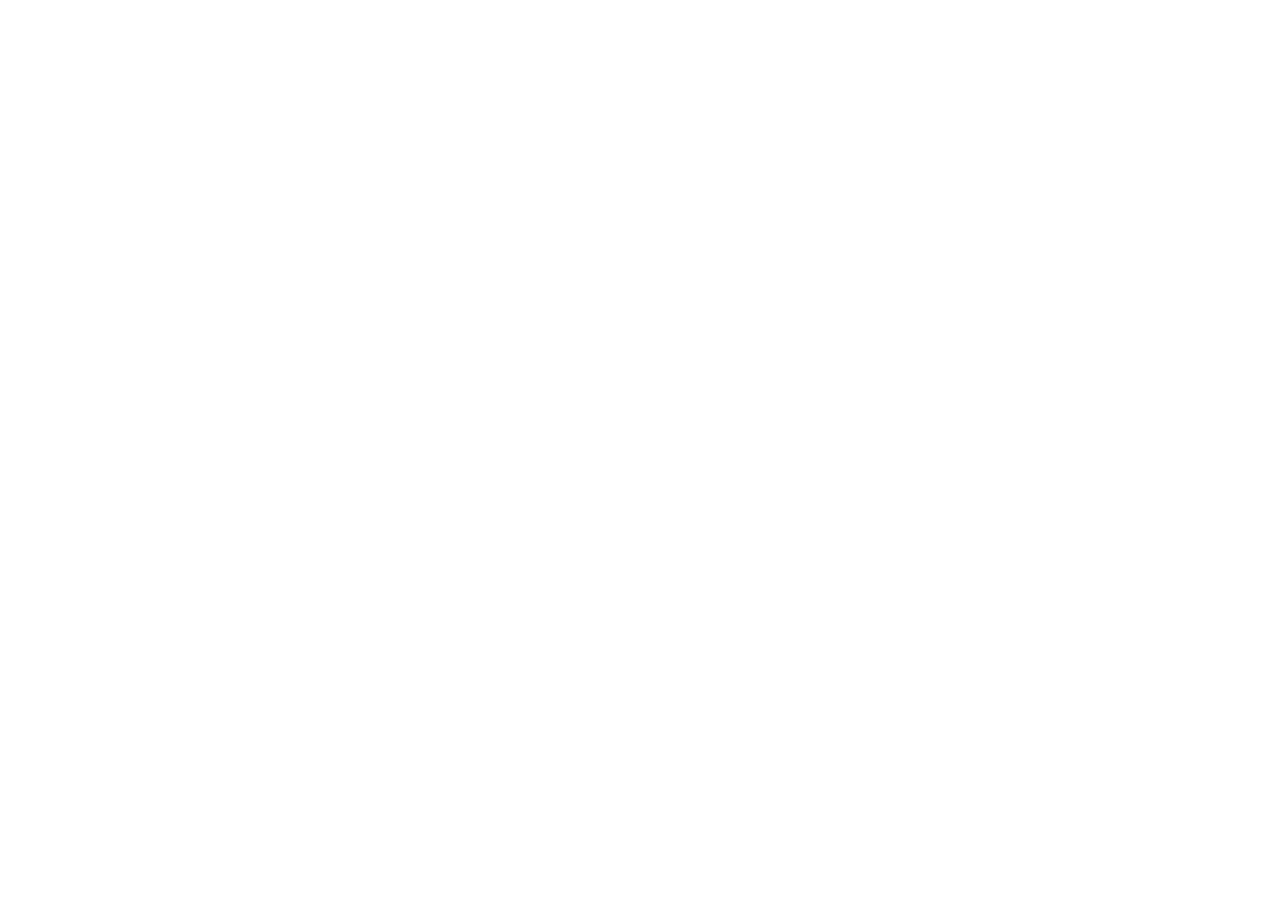
==== commit 069c727f: "Сборка 113" ====
--- a/site/index.html
+++ b/site/index.html
@@ -116,6 +116,7 @@
 <section class="view" id="view-exam" hidden>
   <div id="examRoot"></div>
 </section>
+<section class="view" id="view-structs" hidden><div id="k2Home"></div></section>
 <section class="view" id="view-theory" hidden>
   <div id="thHome"></div>
   <div id="thPage" hidden></div>
@@ -129,6 +130,7 @@
 <ion-footer class="tabfoot">
 <ion-tab-bar id="tabbar" class="tabbar" selected-tab="models" aria-label="Разделы приложения">
   <ion-tab-button tab="models" data-go="models"><svg viewBox="0 0 24 24" aria-hidden="true"><path d="M12 3l7 4v10l-7 4-7-4V7z"/><path d="M12 3v18M5 7l7 4 7-4"/></svg><ion-label>Модели</ion-label></ion-tab-button>
+  <ion-tab-button tab="structs" data-go="structs"><svg viewBox="0 0 24 24" aria-hidden="true"><path d="M7 8l10 0M7 8l5 9M17 8l-5 9"/><circle cx="6" cy="7" r="3"/><circle cx="18" cy="7" r="3"/><circle cx="12" cy="18" r="3"/></svg><ion-label>Структуры</ion-label></ion-tab-button>
   <ion-tab-button tab="exam" data-go="exam"><svg viewBox="0 0 24 24" aria-hidden="true"><rect x="5" y="3" width="14" height="18" rx="2"/><path d="M9 8h6M9 12h6M9 16h3"/></svg><ion-label>Контрольная</ion-label></ion-tab-button>
   <ion-tab-button tab="theory" data-go="theory"><svg viewBox="0 0 24 24" aria-hidden="true"><path d="M4 5a2 2 0 012-2h13v16H6a2 2 0 00-2 2z"/><path d="M4 19V5"/></svg><ion-label>Теория</ion-label></ion-tab-button>
   <ion-tab-button tab="progress" data-go="progress"><svg viewBox="0 0 24 24" aria-hidden="true"><path d="M4 20V10M10 20V4M16 20v-7M22 20H2"/></svg><ion-label>Прогресс</ion-label></ion-tab-button>
@@ -137,6 +139,6 @@
 </ion-app>
 <script defer src="lib/three/three.min.js"></script>
 <script type="module" src="lib/ionic/ionic.esm.js"></script>
-<script defer src="js/app.24a72804c9.js"></script>
+<script defer src="js/app.6a3d9e8d1d.js"></script>
 </body>
 </html>
--- a/site/css/app.css
+++ b/site/css/app.css
@@ -1 +1 @@
-:root{--paper:#F3F6FC;--surface:#FFFFFF;--sunk:#E8EDF7;--ink:#16203A;--muted:#56617F;--line:#D5DDEE;--line-strong:#A5B2CF;--accent:#3558A8;--accent-ink:#FFFFFF;--accent-soft:#E2E9F8;--bar-bg:#3558A8;--bar-ink:#FFFFFF;--bar-muted:#C9D6F3;--face:#2B56B8;--wood:#D8B88A;--edge:#3A2E22;--edge-hidden:#8A7A66;--L2:#2C68AE;--L3:#B8650F;--L4:#B32D3B;--L6:#6A3E9E;--plane:#3558A8;--coord:#16203A;--good:#1F7A4D;--bad:#B32D3B;--mid:#A86400;--warn-bg:#FFF4DC;--warn-ink:#6B4A00;--f-display:"Golos Text","PT Sans","Segoe UI",system-ui,sans-serif;--f-body:"Golos Text","PT Sans","Segoe UI",system-ui,sans-serif;--f-mono:"JetBrains Mono","PT Mono",ui-monospace,Consolas,monospace}@media (prefers-color-scheme: dark){:root:not([data-theme="light"]){--paper:#0D0B13;--surface:#17141F;--sunk:#0A0910;--ink:#ECE8F6;--muted:#A39BBA;--line:#2A2539;--line-strong:#4A4263;--accent:#9F82FF;--accent-ink:#140D2B;--accent-soft:#2A2047;--bar-bg:#17141F;--bar-ink:#ECE8F6;--bar-muted:#A39BBA;--face:#B9A4FF;--wood:#C9A877;--edge:#2A2016;--edge-hidden:#8E806C;--L2:#7FB0F0;--L3:#F0A24A;--L4:#F27685;--L6:#C3A2FF;--plane:#9F82FF;--coord:#ECE8F6;--good:#5BD49A;--bad:#F27685;--mid:#F0A24A;--warn-bg:#2D2412;--warn-ink:#F2D58C;color-scheme:dark}}:root[data-theme="dark"]{--paper:#0D0B13;--surface:#17141F;--sunk:#0A0910;--ink:#ECE8F6;--muted:#A39BBA;--line:#2A2539;--line-strong:#4A4263;--accent:#9F82FF;--accent-ink:#140D2B;--accent-soft:#2A2047;--bar-bg:#17141F;--bar-ink:#ECE8F6;--bar-muted:#A39BBA;--face:#B9A4FF;--wood:#C9A877;--edge:#2A2016;--edge-hidden:#8E806C;--L2:#7FB0F0;--L3:#F0A24A;--L4:#F27685;--L6:#C3A2FF;--plane:#9F82FF;--coord:#ECE8F6;--good:#5BD49A;--bad:#F27685;--mid:#F0A24A;--warn-bg:#2D2412;--warn-ink:#F2D58C;color-scheme:dark}*{box-sizing:border-box}.wrap{max-width:1180px;margin:0 auto}h1,h2,h3{font-family:var(--f-display);font-weight:600;text-wrap:balance;line-height:1.2;margin:0}h1{font-size:clamp(28px,4.4vw,44px);letter-spacing:-.01em}h2{font-size:clamp(22px,2.8vw,30px)}h3{font-size:19px;font-weight:500}p{margin:0}.mono,.f{font-family:var(--f-mono)}.f sub{font-size:.72em}sup{font-size:.68em;line-height:0}.ss{display:inline-block;vertical-align:-0.32em;line-height:1;font-size:.66em;text-align:left;margin-left:.03em}.ss>sup,.ss>sub{display:block;font-size:1em;line-height:.92;position:static;vertical-align:baseline}.ov{text-decoration:overline;text-decoration-thickness:1.5px}a{color:var(--accent)}.eyebrow{font-size:12px;letter-spacing:.12em;text-transform:uppercase;color:var(--muted);font-weight:600}.muted{color:var(--muted)}:focus-visible{outline:2px solid var(--accent);outline-offset:2px}header.top{padding-block:40px 20px;display:grid;gap:14px;border-bottom:1px solid var(--line)}header.top .lead{max-width:68ch;color:var(--muted);font-size:17px}.note{background:var(--warn-bg);color:var(--warn-ink);border-radius:8px;padding:10px 14px;font-size:14px;max-width:80ch}nav.toc{position:sticky;top:env(safe-area-inset-top,0px);z-index:5;background:var(--paper);border-bottom:1px solid var(--line);display:flex;gap:4px 18px;flex-wrap:wrap;padding-block:10px;font-size:14px}nav.toc a{color:var(--muted);text-decoration:none;white-space:nowrap}nav.toc a:hover{color:var(--ink)}section{padding-block:44px 8px;display:grid;gap:18px}section>.prose{max-width:74ch;display:grid;gap:12px}.picker{display:flex;flex-wrap:wrap;gap:6px}.pgrp{display:grid;gap:6px}.chip{font:inherit;font-size:14px;border:1px solid var(--line);background:var(--surface);color:var(--ink);border-radius:999px;padding:5px 12px;cursor:pointer}.chip[aria-pressed="true"]{background:var(--ink);color:var(--paper);border-color:var(--ink)}.chip.num{font-family:var(--f-mono);min-width:34px;text-align:center;padding-inline:8px}.btn{font:inherit;font-size:14px;font-weight:600;border:0;border-radius:8px;padding:8px 14px;background:var(--accent);color:var(--accent-ink);cursor:pointer}.btn.ghost{background:transparent;color:var(--ink);border:1px solid var(--line-strong);font-weight:500}.bar{display:flex;flex-wrap:wrap;gap:8px 14px;align-items:center}.desk{display:grid;grid-template-columns:minmax(0,1.05fr) minmax(0,1fr);gap:20px;align-items:start}@media (max-width:880px){.desk{grid-template-columns:minmax(0,1fr)}}.stage{background:var(--surface);border:1px solid var(--line);border-radius:12px;padding:14px;display:grid;gap:10px}.stage .head{display:flex;justify-content:space-between;align-items:baseline;gap:10px;flex-wrap:wrap}.stage .head h3{font-size:21px}.views{display:flex;flex-wrap:wrap;gap:6px}.views .chip{font-size:13px;padding:4px 10px}.answers{display:grid;gap:10px}.formula{font-family:var(--f-mono);font-size:24px;font-weight:600;letter-spacing:.02em}.kv{display:grid;grid-template-columns:max-content minmax(0,1fr);gap:4px 14px;font-size:15px}.kv dt{color:var(--muted)}.kv dd{margin:0}.els{display:grid;gap:6px}.el{display:grid;grid-template-columns:70px minmax(0,1fr) auto;gap:10px;align-items:center;font-size:14px;border-top:1px solid var(--line);padding-top:6px}.el .f{font-size:16px;font-weight:600}.el .acts{display:flex;gap:4px}.mini{font:inherit;font-size:12px;border:1px solid var(--line-strong);background:transparent;color:var(--ink);border-radius:6px;padding:3px 8px;cursor:pointer}.mini[aria-pressed="true"]{background:var(--accent-soft);border-color:var(--accent)}.tip{font-size:14px;background:var(--accent-soft);border-radius:8px;padding:10px 12px}#stereo{width:100%;max-width:400px;display:block;margin:0 auto}.legend{display:flex;flex-wrap:wrap;gap:4px 14px;font-size:13px;color:var(--muted);justify-content:center}.legend svg{vertical-align:middle}.tw{overflow-x:auto;border:1px solid var(--line);border-radius:10px;background:var(--surface)}table{border-collapse:collapse;width:100%;font-size:14px;font-variant-numeric:tabular-nums}th,td{text-align:left;padding:7px 12px;border-bottom:1px solid var(--line);vertical-align:top}th{font-size:12px;letter-spacing:.06em;text-transform:uppercase;color:var(--muted);font-weight:600;background:var(--sunk)}tr:last-child td{border-bottom:0}td.f{white-space:nowrap}tr.grp td{background:var(--sunk);font-weight:600;font-family:var(--f-display);font-size:15px}ol.steps{margin:0;padding:0;list-style:none;counter-reset:s;display:grid;gap:10px;max-width:80ch}ol.steps li{counter-increment:s;display:grid;grid-template-columns:34px minmax(0,1fr);gap:12px}ol.steps li::before{content:counter(s);font-family:var(--f-mono);font-weight:600;color:var(--accent);font-size:15px;text-align:right;padding-top:1px}.cols{display:grid;grid-template-columns:repeat(auto-fit,minmax(min(100%,320px),1fr));gap:14px}.card{background:var(--surface);border:1px solid var(--line);border-radius:12px;padding:16px;display:grid;gap:8px;align-content:start}.card h3{font-size:17px}ul.clean{margin:0;padding-left:18px;display:grid;gap:5px}.sheet{background:var(--surface);border:1px solid var(--line);border-radius:12px;padding:18px;font-family:var(--f-mono);font-size:14px;line-height:1.7;white-space:pre-wrap;overflow-x:auto}.sym{display:inline-flex;align-items:center;gap:6px}footer{margin-top:40px;color:var(--muted);font-size:13px;border-top:1px solid var(--line);padding-top:14px}@media (max-width:640px){nav.toc{flex-wrap:nowrap;overflow-x:auto;scrollbar-width:none;gap:16px}nav.toc::-webkit-scrollbar{display:none}.el{grid-template-columns:56px minmax(0,1fr)}.el .acts{grid-column:2}.picker .chip{font-size:13px;padding:4px 10px}}@media (prefers-reduced-motion:reduce){*{scroll-behavior:auto!important}}.view{padding-block:18px 8px}.view>h2{margin-bottom:12px}nav.toc{top:calc(46px + env(safe-area-inset-top,0px))}#view-theory section{padding-block:28px 8px}.form-grid{display:grid;grid-template-columns:max-content minmax(0,1fr);gap:8px 12px;align-items:center;margin-block:8px 14px}.inline{display:inline-flex;gap:8px;align-items:center}select,input[type="text"],input:not([type]){font:inherit;font-size:15px;padding:8px 10px;border:1px solid var(--line-strong);border-radius:8px;background:var(--surface);color:var(--ink);min-width:0;max-width:100%}.exam-bar{display:flex;justify-content:space-between;align-items:center;gap:10px;flex-wrap:wrap;margin-bottom:12px}.timer{font-family:var(--f-mono);font-size:20px;font-weight:600}.timer.warn{color:var(--L4)}svg.crystal{width:100%;aspect-ratio:1/1;max-width:100%;touch-action:none;cursor:grab;display:block;background:var(--sunk);border-radius:8px}.steppers{display:grid;grid-template-columns:repeat(auto-fill,minmax(min(100%,146px),1fr));gap:8px;margin-block:8px}.stp{display:flex;align-items:center;justify-content:space-between;gap:4px;min-width:0;border:1px solid var(--line);border-radius:8px;padding:6px 8px;background:var(--paper)}.stp .f{min-width:30px;font-size:17px;font-weight:600}.stp output{min-width:20px;text-align:center;font-family:var(--f-mono);font-size:16px}.stp .mini{font-size:16px;padding:0;width:32px;height:32px;flex:none;display:grid;place-items:center}.frow{display:grid;grid-template-columns:minmax(0,1fr) 74px 90px auto;gap:6px;margin-bottom:6px}@media (max-width:480px){.frow{grid-template-columns:minmax(0,1fr) 64px auto}.frow input[data-fs]{grid-column:1/3}}.small{font-size:13px}.result{text-align:center;justify-items:center}.mark{font-family:var(--f-display);font-size:64px;font-weight:700;line-height:1}.mark.m5,.mark.m4{color:var(--good)}.mark.m3{color:var(--mid)}.mark.m2{color:var(--bad)}.tiles{display:grid;grid-template-columns:repeat(3,minmax(0,1fr));gap:10px;margin-bottom:14px}.tile{background:var(--surface);border:1px solid var(--line);border-radius:12px;padding:12px;display:grid;gap:4px}.tile b{font-family:var(--f-display);font-size:26px}.meter{display:grid;grid-template-columns:130px minmax(0,1fr) 44px;gap:10px;align-items:center;font-size:14px}.track{height:10px;background:var(--sunk);border-radius:999px;overflow:hidden}.fill{height:100%;background:var(--L4);border-radius:999px}button.link{font:inherit;background:none;border:0;color:var(--accent);padding:0;text-align:left;cursor:pointer;text-decoration:underline}.answers .card{display:grid;gap:8px}#examRoot{display:grid;gap:12px}[hidden]{display:none!important}body{margin:0}.rparts{display:grid;gap:8px}.rpart{border:1px solid var(--line);border-radius:10px;padding:10px 12px;display:grid;gap:4px;border-left-width:4px}.rpart.ok{border-left-color:var(--good)}.rpart.part{border-left-color:var(--mid)}.rpart.bad{border-left-color:var(--bad)}.rhead{display:flex;justify-content:space-between;gap:10px;align-items:baseline}.pts{font-family:var(--f-mono);font-size:14px;white-space:nowrap}.rline{display:grid;grid-template-columns:86px minmax(0,1fr);gap:8px;font-size:14px}.lockbox{display:grid;gap:6px;border:1px dashed var(--line-strong);border-radius:10px;padding:8px 10px}.lockrow{display:flex;flex-wrap:wrap;gap:6px;align-items:center}.lockbtn{border-color:var(--accent);color:var(--accent);font-weight:600}.lockname{font-weight:600;margin-right:auto}.lockmsg{font-size:14px;color:var(--muted)}.lockmsg .ok{color:var(--good)}.lockmsg .no{color:var(--bad)}.chip[aria-pressed="true"]{background:var(--accent);color:var(--accent-ink);border-color:var(--accent)}.card h3{color:var(--ink)}.pd{display:grid;gap:8px}.pd-tools{display:flex;flex-wrap:wrap;gap:6px}.pd-tool{min-width:44px;text-align:center}.pd-toggle{display:inline-flex;gap:6px;align-items:center}.pd-svg{width:100%;max-width:420px;justify-self:center;touch-action:manipulation;background:var(--sunk);border-radius:12px;cursor:crosshair}.pd-editor{border:1px solid var(--accent);border-radius:12px;padding:10px;display:grid;gap:8px;background:var(--accent-soft)}.pd-edrow{display:flex;flex-wrap:wrap;gap:8px;align-items:center}.pd-sym{font-family:var(--f-mono);font-size:20px}.pd-keys{display:grid;grid-template-columns:repeat(8,minmax(0,1fr));gap:6px}.key{font:600 18px var(--f-mono);padding:10px 0;border-radius:8px;border:1px solid var(--line-strong);background:var(--surface);color:var(--ink);cursor:pointer}.badsym{color:var(--bad)}.mini-stereo{max-width:260px}.mini-stereo svg{width:100%;height:auto}.thgrid{display:grid;grid-template-columns:repeat(auto-fill,minmax(min(100%,230px),1fr));gap:10px;margin-top:14px}.thcard{font:inherit;text-align:left;cursor:pointer;background:var(--surface);color:var(--ink);border:1px solid var(--line);border-radius:14px;padding:14px;display:grid;gap:4px;position:relative;min-height:118px;align-content:start}.thcard:hover{border-color:var(--accent)}.thicon{width:40px;height:40px;border-radius:10px;background:var(--accent-soft);display:grid;place-items:center;margin-bottom:6px}.thicon svg{width:24px;height:24px;stroke:var(--accent);fill:none;stroke-width:1.7;stroke-linecap:round;stroke-linejoin:round}.thnum{position:absolute;top:12px;right:14px;font:600 13px var(--f-mono);color:var(--muted)}.thtop{display:flex;justify-content:space-between;align-items:center;margin-bottom:10px}.thbody{display:grid;gap:14px;margin-top:10px}.thbody>p{max-width:75ch}.thnav{display:flex;justify-content:space-between;gap:10px;flex-wrap:wrap;margin-top:22px;border-top:1px solid var(--line);padding-top:14px}.stepper{display:grid;gap:8px}.stepcard{background:var(--surface);border:1px solid var(--line);border-radius:12px;padding:12px 14px;display:grid;gap:8px}.stepcard summary{list-style:none;display:flex;gap:12px;align-items:center;cursor:pointer}.stepcard summary::-webkit-details-marker{display:none}.stepcard[open]{border-color:var(--accent)}.stepn{width:30px;height:30px;border-radius:50%;background:var(--accent);color:var(--accent-ink);display:grid;place-items:center;font-weight:600;flex:none}ul.checks{margin:0;padding:0;list-style:none;display:grid;gap:6px}ul.checks li{padding-left:22px;position:relative}ul.checks li::before{content:"";position:absolute;left:2px;top:.45em;width:10px;height:6px;border-left:2px solid var(--accent);border-bottom:2px solid var(--accent);transform:rotate(-45deg)}.elgrid{display:grid;grid-template-columns:repeat(auto-fill,minmax(min(100%,150px),1fr));gap:8px}.elcard{font:inherit;cursor:pointer;text-align:left;background:var(--surface);color:var(--ink);border:1px solid var(--line);border-radius:12px;padding:10px;display:grid;gap:2px}.elcard[aria-pressed="true"]{border-color:var(--accent);background:var(--accent-soft)}.elsym{height:32px;display:flex;align-items:center}.bigC{font:700 26px var(--f-body);color:var(--ink)}.okc{color:var(--good)}.cols{display:grid;grid-template-columns:repeat(auto-fit,minmax(min(100%,240px),1fr));gap:12px}.thmgrid{display:grid;grid-template-columns:repeat(auto-fill,minmax(min(100%,250px),1fr));gap:10px}.thm{align-content:start}.ministereo{display:block;max-width:220px;margin:0 auto;width:100%}.ministereo svg{width:100%;height:auto;display:block}.ministereo.big{max-width:300px}.clgrid{display:grid;grid-template-columns:repeat(auto-fill,minmax(158px,1fr));gap:8px}.clcard{font:inherit;cursor:pointer;background:var(--surface);color:var(--ink);border:1px solid var(--line);border-radius:12px;padding:8px;display:grid;gap:4px;justify-items:center;text-align:center}.clcard.on{border-color:var(--accent);background:var(--accent-soft)}.clnum{font:600 12px var(--f-mono);color:var(--muted);justify-self:start}.clsel{border-color:var(--accent)}.clhead{display:flex;gap:12px;align-items:baseline;flex-wrap:wrap}.clf{font-size:22px;margin-right:auto}.cldet{display:grid;grid-template-columns:minmax(0,300px) minmax(0,1fr);gap:16px;align-items:start}@media (max-width:640px){.cldet{grid-template-columns:minmax(0,1fr)}}.projdemo{display:grid;grid-template-columns:repeat(auto-fit,minmax(min(100%,280px),1fr));gap:10px}.pjsvg{width:100%;max-width:340px;justify-self:center;display:block;margin:0 auto}.pjctl{display:grid;gap:6px}.pjctl input[type=range]{width:100%;accent-color:var(--accent)}.pjout{font-size:15px}.fmst{width:100%;max-width:420px;display:block;margin:0 auto;cursor:crosshair;background:var(--sunk);border-radius:12px;touch-action:manipulation}.fmname{font-size:24px;color:var(--accent)}.icgrid{display:grid;gap:6px}.icgrid>div{display:flex;gap:6px;align-items:center;flex-wrap:wrap}.icout{display:grid;grid-template-columns:minmax(0,1fr) minmax(0,1fr);gap:12px;align-items:center}@media (max-width:640px){.icout{grid-template-columns:minmax(0,1fr)}}.icsvg{width:100%;max-width:360px;display:block;margin:0 auto;background:var(--sunk);border-radius:12px}.iccalc{display:grid;gap:4px}.icres{font-size:26px;font-family:var(--f-mono);font-weight:600;color:var(--accent)}.hexrow{display:flex;gap:8px;flex-wrap:wrap}.hexout{font-size:24px}.flipgrid{display:grid;grid-template-columns:repeat(auto-fill,minmax(min(100%,220px),1fr));gap:10px}.flip{font:inherit;cursor:pointer;text-align:left;border:1px solid var(--line);border-radius:14px;background:var(--surface);color:var(--ink);padding:14px;min-height:120px;display:grid}.flip .front,.flip .back{display:grid;gap:6px;align-content:start}.flip .back{display:none}.flip.on{background:var(--accent-soft);border-color:var(--accent)}.flip.on .front{display:none}.flip.on .back{display:grid}details.card>summary{cursor:pointer}#picker{grid-template-columns:minmax(0,1fr)}.vgrid{display:grid;grid-template-columns:repeat(auto-fill,minmax(158px,1fr));gap:6px}.vcard{display:flex;align-items:center;gap:6px;border:1px solid var(--line);background:var(--surface);border-radius:12px;padding:5px 6px 5px 10px}.vcard .vname{font-family:var(--f-mono);font-size:13px;font-weight:600;flex:1;color:var(--ink);white-space:nowrap}.vcard .chip{min-width:34px;padding:4px 0}.vgrid.boxes{grid-template-columns:repeat(auto-fill,minmax(min(100%,210px),1fr))}.vgrid.boxes .vcard{flex-wrap:wrap;min-width:0}.vgrid.boxes .vcard .vname{flex:0 0 3.4em}.vgrid.boxes .vcard.many{grid-column:1/-1;justify-content:flex-start}.exvar{display:none}.exvar.on{display:contents}.vtag{font-family:var(--f-mono);font-size:13px;font-weight:600;color:var(--accent);align-self:center;margin-right:4px}html{-webkit-text-size-adjust:100%;text-size-adjust:100%}button,.chip,.btn,.mini,summary,label{-webkit-tap-highlight-color:transparent;touch-action:manipulation}select,input[type="text"],input:not([type]),input[inputmode]{font-size:16px}svg text{-webkit-user-select:none;user-select:none}#view,svg.crystal,.pd-svg,.fmst{-webkit-user-select:none;user-select:none;-webkit-touch-callout:none}.installhint{display:flex;gap:10px;align-items:flex-start;justify-content:space-between;margin:12px 0 0;max-width:none}.installhint svg{width:16px;height:16px;vertical-align:-3px;fill:none;stroke:currentColor;stroke-width:2;stroke-linecap:round;stroke-linejoin:round}.frow{grid-template-columns:minmax(0,1fr) auto 58px auto;align-items:center}@media (max-width:480px){.frow{grid-template-columns:minmax(0,1fr) auto 52px auto}}.frow .fx{color:var(--muted);font-weight:600}.frow input[data-fc]{text-align:center}.synglegend{display:flex;flex-wrap:wrap;gap:4px 12px;font-size:12px;color:var(--muted)}.synglegend .sl{display:inline-flex;align-items:center;gap:5px}.synglegend .sl i{width:11px;height:11px;border-radius:3px;display:inline-block;box-shadow:inset 0 0 0 1px rgba(0,0,0,.18)}.synglegend .sl.on{color:var(--ink);font-weight:600}.ov.pend{display:inline-block;min-width:.6em;color:transparent;text-decoration-color:var(--accent)}.keybox{background:var(--accent-soft);border-left:4px solid var(--accent);border-radius:10px;padding:12px 16px;display:grid;gap:8px;max-width:80ch}.card.prose p{max-width:75ch}ol.numlist{margin:0;padding-left:1.4em;display:grid;gap:6px}ol.numlist li::marker{color:var(--accent);font-weight:700}.vgal,.galgrid{display:grid;grid-template-columns:repeat(auto-fill,minmax(min(100%,150px),1fr));gap:10px}@media (max-width:520px){.vcell p{font-size:12px}.vcell,.galcard{padding:8px}}.vcell,.galcard{background:var(--surface);border:1px solid var(--line);border-radius:12px;padding:10px;display:grid;gap:6px;align-content:start}.vcell .chip,.galcard .chip{justify-self:start}svg.crystal.sm{border-radius:8px}.galpic{display:block}.galpic .ministereo{max-width:100%}.galmeta{line-height:1.45}h3.galh{margin-top:6px}.ghostbtn[aria-pressed="false"]{opacity:.8}.copy{margin-top:18px;max-width:80ch}:root{--ion-font-family:var(--f-body);--ion-color-primary:#3558A8;--ion-color-primary-rgb:53,88,168;--ion-color-primary-contrast:#ffffff;--ion-color-primary-contrast-rgb:255,255,255;--ion-color-primary-shade:#2f4d94;--ion-color-primary-tint:#4969b1;--ion-color-secondary:#7A5AE0;--ion-color-secondary-rgb:122,90,224;--ion-color-secondary-contrast:#fff;--ion-color-secondary-contrast-rgb:255,255,255;--ion-color-secondary-shade:#6b4fc5;--ion-color-secondary-tint:#876be3;--ion-background-color:var(--paper);--ion-background-color-rgb:243,246,252;--ion-text-color:var(--ink);--ion-text-color-rgb:22,32,58;--ion-card-background:var(--surface);--ion-item-background:transparent;--ion-toolbar-background:var(--surface);--ion-tab-bar-background:var(--surface);--ion-tab-bar-color:var(--muted);--ion-tab-bar-color-selected:var(--accent);--ion-tab-bar-border-color:var(--line);--ion-border-color:var(--line);--ion-placeholder-color:var(--muted)}:root.ion-palette-dark,:root.ion-palette-dark.ios,:root.ion-palette-dark.md{--ion-color-primary:#9F82FF;--ion-color-primary-rgb:159,130,255;--ion-color-primary-contrast:#140D2B;--ion-color-primary-contrast-rgb:20,13,43;--ion-color-primary-shade:#8c72e0;--ion-color-primary-tint:#a98fff;--ion-background-color:var(--paper);--ion-background-color-rgb:13,11,19;--ion-text-color:var(--ink);--ion-text-color-rgb:236,232,246;--ion-card-background:var(--surface);--ion-item-background:transparent;--ion-toolbar-background:var(--surface);--ion-tab-bar-background:var(--surface);--ion-tab-bar-color:var(--muted);--ion-tab-bar-color-selected:var(--accent);--ion-tab-bar-border-color:var(--line);--ion-border-color:var(--line)}:root.ion-palette-dark ion-toolbar[color="primary"]{--ion-color-base:#211B33 !important;--ion-color-contrast:#ECE8F6 !important}body{font-family:var(--f-body);font-size:16px;line-height:1.55;color:var(--ink)}ion-content#main{--background:var(--paper)}.wrap{max-width:1180px;margin:0 auto;padding:6px max(14px,env(safe-area-inset-left,0px)) 28px max(14px,env(safe-area-inset-right,0px))}.appbar ion-toolbar{--min-height:56px;--padding-start:10px;--padding-end:6px}.appbar ion-toolbar[color="primary"]{--background:linear-gradient(120deg,#2E4C93 0%,#3558A8 55%,#5A4FBF 100%)}.brand{display:flex;align-items:center;gap:10px;padding-left:4px;color:#fff}.brand svg{width:26px;height:26px;fill:none;stroke:currentColor;stroke-width:1.7;stroke-linejoin:round;flex:none}.brand b{font-family:var(--f-display);font-size:19px;font-weight:600;display:block;line-height:1.1}.brand small{display:block;font-size:11.5px;opacity:.8;line-height:1.2}@media (max-width:520px){.brand small{display:none}}.topctl{display:flex;align-items:center;gap:4px}.langseg{width:94px;--background:rgba(255,255,255,.16)}.langseg ion-segment-button{--padding-start:2px;--padding-end:2px;--color:rgba(255,255,255,.85);--color-checked:var(--ion-color-primary);--indicator-color:#fff;min-width:0;min-height:30px;font-weight:700;font-size:12px}:root.ion-palette-dark .langseg ion-segment-button{--padding-start:2px;--padding-end:2px;--color-checked:#140D2B}#themeBtn,#fbBtn{--color:#fff;--color-hover:#fff;text-transform:none;font-size:13px;letter-spacing:0}#fbBtn{--padding-start:8px;--padding-end:8px}#themeBtn .ico{margin-right:6px}@media (max-width:420px){#themeTxt{display:none}#themeBtn .ico{margin-right:0}}svg.ico{width:18px;height:18px;fill:none;stroke:currentColor;stroke-width:1.8;stroke-linecap:round;stroke-linejoin:round}.tabbar ion-tab-button svg{width:24px;height:24px;stroke:currentColor;fill:none;stroke-width:1.7;stroke-linecap:round;stroke-linejoin:round;margin-bottom:2px}.tabbar{backdrop-filter:saturate(180%) blur(16px);-webkit-backdrop-filter:saturate(180%) blur(16px)}.tabbar ion-tab-button{--color-selected:var(--accent);font-weight:500}.view{padding-block:12px 8px}.hero{display:grid;gap:6px;margin:6px 4px 10px;max-width:80ch}.hero h2{font-size:clamp(24px,3vw,32px)}.hero p{color:var(--muted);font-size:15px}ion-card{margin:0 0 14px;border-radius:18px;box-shadow:0 1px 2px rgba(20,30,60,.06),0 8px 24px rgba(20,30,60,.07);border:1px solid var(--line);--background:var(--surface);--color:var(--ink)}ion-card-content{font-size:15px;color:var(--ink)}ion-card ion-card-content{display:grid;gap:10px}.card{border-radius:16px;box-shadow:0 1px 2px rgba(20,30,60,.05),0 6px 18px rgba(20,30,60,.06)}:root.ion-palette-dark ion-card,:root.ion-palette-dark .card{box-shadow:0 1px 0 rgba(255,255,255,.04),0 10px 26px rgba(0,0,0,.35)}.pickcard ion-card-content{gap:12px}ion-segment.settabs{--background:var(--sunk);border-radius:12px;max-width:100%}ion-segment.settabs ion-segment-button{--color:var(--muted);--color-checked:var(--ink);--indicator-color:var(--surface);min-width:auto;text-transform:none;letter-spacing:0;font-size:13px;font-weight:600;--padding-start:12px;--padding-end:12px}.bar ion-toggle{font-size:14px}.stage ion-card-content,.desk>.stage{display:grid;gap:10px}.cview{position:relative;width:100%;aspect-ratio:1/1;background:var(--sunk);background:radial-gradient(120% 90% at 30% 20%,color-mix(in srgb,var(--surface) 70%,var(--sunk)) 0%,var(--sunk) 70%);border-radius:14px;overflow:hidden}.cview>*{position:absolute;inset:0;width:100%;height:100%;display:block}.cview .cv-front{touch-action:none;cursor:grab;-webkit-user-select:none;user-select:none;-webkit-touch-callout:none}.cview .cv-front:active{cursor:grabbing}.cview .cv-back,.cview .cv-gl{pointer-events:none}.cview.sm{border-radius:10px}svg.crystal.cv-front{background:none;border-radius:0;aspect-ratio:auto}ion-list.toggles{display:grid;grid-template-columns:repeat(auto-fill,minmax(210px,1fr));gap:0 12px;padding:0;background:transparent}ion-list.toggles ion-item{--min-height:40px;--padding-start:0;--inner-padding-end:0;font-size:14.5px}ion-accordion-group.answers{display:grid;gap:10px}ion-accordion{border-radius:16px;overflow:hidden;border:1px solid var(--line);background:var(--surface);box-shadow:0 1px 2px rgba(20,30,60,.05),0 6px 18px rgba(20,30,60,.05)}ion-accordion ion-item[slot="header"]{--background:var(--surface);--padding-start:16px;--min-height:54px}ion-accordion .t{font-weight:600}ion-accordion ion-note.s{color:var(--accent);font-size:13px}ion-accordion .body{padding:0 16px 16px;display:grid;gap:10px;background:var(--surface)}.chip{transition:background .15s,border-color .15s,transform .08s}.chip:active{transform:scale(.97)}.chip[aria-pressed="true"]{box-shadow:0 2px 8px rgba(53,88,168,.25)}.lockbox{border-radius:14px;background:var(--accent-soft);background:color-mix(in srgb,var(--accent-soft) 45%,transparent)}ion-button{text-transform:none;letter-spacing:0;font-weight:600}.excard ion-card-title{font-family:var(--f-display)}ion-list.exsetup{background:transparent;margin:4px 0 8px}ion-list.exsetup ion-item,ion-list.exsel ion-item{--background:transparent;--padding-start:0}ion-list.exsel{background:transparent;padding:0}.formpick{font:inherit;font-size:15px;display:flex;align-items:center;justify-content:space-between;gap:6px;min-width:0;padding:9px 12px;border:1px solid var(--line-strong);border-radius:10px;background:var(--surface);color:var(--ink);cursor:pointer;text-align:left}.formpick span{overflow:hidden;text-overflow:ellipsis;white-space:nowrap}.formpick.empty{color:var(--muted)}.formpick svg{width:16px;height:16px;fill:none;stroke:currentColor;stroke-width:2;flex:none}.formmodal ion-item.on{--color:var(--accent);font-weight:600}.okmark{color:var(--accent);font-weight:700}ion-item-divider{--background:var(--sunk);--color:var(--muted);font-size:12px;letter-spacing:.06em;text-transform:uppercase}ion-toast{--border-radius:12px}h3.thgroup{margin:18px 2px 0;font-size:15px;letter-spacing:.08em;text-transform:uppercase;color:var(--muted);font-weight:700}.thcard.sy .thicon i{width:22px;height:22px;border-radius:6px;display:block;box-shadow:inset 0 0 0 1px rgba(0,0,0,.15),0 2px 6px rgba(0,0,0,.15)}.thcard{transition:transform .12s,box-shadow .2s,border-color .2s}.thcard:active{transform:scale(.985)}.thcard:hover{box-shadow:0 8px 22px rgba(20,30,60,.10)}ion-segment.sytabs{--background:var(--sunk);border-radius:12px}ion-segment.sytabs ion-segment-button,ion-segment#stSeg ion-segment-button{text-transform:none;letter-spacing:0;font-size:13px;font-weight:600;min-width:auto;--padding-start:12px;--padding-end:12px}.clgrid.wide{grid-template-columns:repeat(auto-fill,minmax(min(100%,200px),1fr))}.clforms{line-height:1.35}.ministereo.xl{max-width:420px}.schemabox{display:grid;place-items:center}.latbox{display:grid;grid-template-columns:minmax(0,1.1fr) minmax(0,1fr);gap:14px;align-items:start}@media (max-width:700px){.latbox{grid-template-columns:minmax(0,1fr)}}.latview .cview{background:radial-gradient(110% 90% at 30% 20%,#2b3350 0%,#141a2c 75%)}:root:not(.ion-palette-dark) .latview .cview{background:radial-gradient(110% 90% at 30% 20%,#ffffff 0%,#dfe6f5 80%)}.latinfo{display:grid;gap:6px;align-content:start}.latinfo .kv{font-size:14px}.atomleg{display:flex;gap:12px;flex-wrap:wrap;font-weight:600}.atomleg i{width:12px;height:12px;border-radius:50%;display:inline-block;margin-right:5px;vertical-align:-1px;box-shadow:inset -2px -2px 3px rgba(0,0,0,.25)}ol.exsteps li{margin-bottom:4px}.hexkey ol.numlist li{line-height:1.6}#picker{display:grid;gap:10px;grid-template-columns:minmax(0,1fr)}ion-card ion-card-content{grid-template-columns:minmax(0,1fr)}ion-segment{max-width:100%}.desk>*{min-width:0}ion-toggle::part(label){white-space:normal;overflow:visible;text-overflow:clip;line-height:1.3}#themeBtn{--color:#fff;--color-hover:#fff}.memo{display:grid;grid-template-columns:repeat(auto-fit,minmax(min(100%,300px),1fr));gap:12px;max-width:none}.memo-col{background:#FFF7DA;background:linear-gradient(135deg,color-mix(in srgb,#FFD54A 22%,var(--surface)),var(--surface));border:1px solid #EAD48A;border:1px solid color-mix(in srgb,#E0A800 35%,var(--line));border-radius:16px;padding:14px 16px;display:grid;gap:8px;align-content:start;box-shadow:0 6px 18px rgba(224,168,0,.10)}.memo-col + .memo-col{background:#E3F6EC;border-color:#9FD6BC;background:linear-gradient(135deg,color-mix(in srgb,#3DBE8B 18%,var(--surface)),var(--surface));border-color:color-mix(in srgb,#1F9D6B 35%,var(--line));box-shadow:0 6px 18px rgba(31,157,107,.10)}.memo-h{display:flex;align-items:center;gap:8px;font:800 13px var(--f-display);letter-spacing:.14em;text-transform:uppercase;color:#9A6B00}.memo-col + .memo-col .memo-h{color:#17805A}:root.ion-palette-dark .memo-h{color:#F2C14E}:root.ion-palette-dark .memo-col + .memo-col .memo-h{color:#5BD49A}.memo-h svg{width:20px;height:20px;fill:none;stroke:currentColor;stroke-width:2;stroke-linecap:round;stroke-linejoin:round}.memo ul{margin:0;padding-left:20px;display:grid;gap:6px}.memo li::marker{color:#E0A800}.memo-col + .memo-col li::marker{color:#1F9D6B}.memo b{background:linear-gradient(transparent 60%,rgba(255,213,74,.55) 60%);background:linear-gradient(transparent 60%,color-mix(in srgb,#FFD54A 55%,transparent) 60%);padding:0 1px}:root.ion-palette-dark .memo b{background:linear-gradient(transparent 60%,rgba(242,193,78,.35) 60%)}.pgrid{display:grid;grid-template-columns:repeat(auto-fill,minmax(min(100%,160px),1fr));gap:12px}.pcell{position:relative;background:var(--surface);border:1px solid var(--line);border-radius:16px;padding:10px;display:grid;gap:6px;align-content:start;box-shadow:0 4px 14px rgba(20,30,60,.06)}.pcell.wide{grid-column:span 1}.pno{position:absolute;top:8px;left:10px;z-index:2;font:700 12px var(--f-mono);color:var(--muted)}.pcount{position:absolute;top:8px;right:8px;z-index:2;min-width:28px;height:28px;border-radius:14px;background:#C9822F;color:#fff;font:700 13px var(--f-mono);display:grid;place-items:center;padding:0 7px;box-shadow:0 2px 6px rgba(201,130,47,.4)}.pcount:empty{display:none}.pname{font-size:14px;line-height:1.25;overflow-wrap:anywhere;hyphens:auto}.ppic .cview{background:radial-gradient(110% 90% at 35% 25%,#fffaf2 0%,#f1e6d6 85%)}:root.ion-palette-dark .ppic .cview{background:radial-gradient(110% 90% at 35% 25%,#2d2618 0%,#17130c 85%)}.pface{display:flex;gap:8px;align-items:center}.faceshape{width:44px;height:44px;flex:none}.secicon{width:34px;height:34px}h3.psec{margin-top:8px;font:800 14px var(--f-display);letter-spacing:.12em;text-transform:uppercase;color:var(--muted)}.pgrid.g6{grid-template-columns:repeat(6,minmax(0,1fr));gap:10px}.pgrid.g5{grid-template-columns:repeat(5,minmax(0,1fr));gap:10px}.pgrid.phead{margin-bottom:-4px}.pgrid.phead>*{animation:none!important}@media (max-width:820px){.pgrid.g6{grid-template-columns:repeat(3,minmax(0,1fr));gap:8px}.pgrid.g5{grid-template-columns:repeat(3,minmax(0,1fr));gap:8px}}@media (max-width:520px){.pgrid.g5{grid-template-columns:repeat(2,minmax(0,1fr))}.pgrid.g6 .pcell,.pgrid.g5 .pcell{padding:6px;border-radius:12px}.pgrid.g6 .pname{font-size:11.5px}.pgrid.g6 .pcount{min-width:22px;height:22px;font-size:11px;top:5px;right:5px}.pgrid.g6 .pno{font-size:10px;top:5px;left:7px}}.pmh{display:grid;justify-items:center;gap:4px;font-size:13px;align-content:end}.pmrow{margin:14px 2px 6px;font:700 12px var(--f-display);color:var(--muted);text-transform:uppercase;letter-spacing:.1em}.ptable{display:grid;grid-template-columns:repeat(auto-fill,minmax(min(100%,260px),1fr));gap:12px}.pgroup{background:var(--surface);border:1px solid var(--line);border-radius:16px;overflow:hidden;box-shadow:0 4px 14px rgba(20,30,60,.06)}.pghead{display:flex;align-items:center;gap:8px;padding:10px 14px;background:var(--sunk);background:color-mix(in srgb,var(--sc) 16%,var(--surface));font:800 13px var(--f-display);letter-spacing:.1em;text-transform:uppercase}.pghead i{width:12px;height:12px;border-radius:4px;background:var(--sc)}.pghead small{margin-left:auto;font:600 12px var(--f-mono);color:var(--muted);letter-spacing:0}.prow{font:inherit;width:100%;display:grid;grid-template-columns:34px minmax(0,1fr) auto;gap:8px;align-items:center;padding:9px 14px;border:0;border-top:1px solid var(--line);background:transparent;color:var(--ink);text-align:left;cursor:pointer}.prow:active{background:var(--accent-soft)}.prn{font:700 15px var(--f-mono);color:var(--muted)}.prf{font-size:16px;font-weight:600}.pri{font-size:12px}.tscheme{width:100%;display:block}.tslab{font:600 11.5px var(--f-body);fill:var(--ink)}.tslab.on{fill:var(--accent);font-weight:800}.tsn{font:700 11px var(--f-mono);fill:#C9822F}.tspic{max-width:340px;margin:0 auto;width:100%}.pmini b{overflow-wrap:anywhere;hyphens:auto;font-size:14.5px}.pmini{font:inherit;position:relative;text-align:left;background:var(--surface);color:var(--ink);border:1px solid var(--line);border-radius:14px;padding:26px 12px 10px;display:grid;gap:2px;cursor:pointer}.pmini.on{border-color:var(--accent);background:var(--accent-soft)}.cheat{display:grid;grid-template-columns:repeat(auto-fit,minmax(min(100%,320px),1fr));gap:14px}.ccard{position:relative;border-radius:20px;padding:18px 18px 16px;display:grid;gap:10px;align-content:start;background:var(--surface);border:1px solid var(--line);box-shadow:0 8px 24px rgba(20,30,60,.08);overflow:hidden}.ccard::before{content:"";position:absolute;inset:0 0 auto;height:5px;background:linear-gradient(90deg,var(--c1),var(--c2))}.ccard.c1{--c1:#DA5E54;--c2:#E28AB0}.ccard.c2{--c1:#3558A8;--c2:#7A5AE0}.ccard.c3{--c1:#2B9BD8;--c2:#3558A8}.ccard.c4{--c1:#E0A800;--c2:#E8963A}.ccard.c5{--c1:#C9822F;--c2:#DA5E54}.ccard.c6{--c1:#1F9D6B;--c2:#2B9BD8}.cnum{position:absolute;top:12px;right:14px;font:800 34px var(--f-display);color:var(--c1);opacity:.3;line-height:1}.ccard h3{font:800 17px var(--f-display);padding-right:36px}.csy{display:grid;gap:6px}.csyr{display:grid;grid-template-columns:12px minmax(0,auto) auto;gap:4px 8px;align-items:center;font-size:14px}.csyr i{width:12px;height:12px;border-radius:4px;background:var(--sc)}.csyr small{grid-column:2/4}.cleg{display:flex;flex-wrap:wrap;gap:8px 14px;align-items:center}.cleg>span{display:inline-flex;align-items:center;gap:4px;font-size:15px}.cproj{width:100%;max-width:220px;justify-self:center}.ctl{font:600 11px var(--f-body);fill:var(--ink)}.ctl.muted{fill:var(--muted)}.cbig{font:700 22px var(--f-mono);text-align:center;padding:6px 0;color:var(--accent)}.ccount{display:grid;grid-template-columns:max-content minmax(0,1fr);gap:6px 12px;font-size:14px}.ccount span{font-family:var(--f-mono);font-weight:600}.hero{position:relative;overflow:hidden;isolation:isolate;max-width:none;margin:2px 0 16px;padding:22px 20px 36px;gap:8px;color:#fff;background:radial-gradient(90% 120% at 100% 0%,rgba(143,179,255,.55) 0%,transparent 55%),linear-gradient(135deg,#4A72D8 0%,#3558A8 48%,#27307E 100%);border-radius:22px 22px 50% 50% / 22px 22px 30px 30px;box-shadow:0 18px 34px -20px rgba(28,40,120,.7)}:root.ion-palette-dark .hero{background:radial-gradient(90% 120% at 100% 0%,rgba(185,164,255,.35) 0%,transparent 55%),linear-gradient(135deg,#5B45C9 0%,#3A2B8A 50%,#1E1747 100%);box-shadow:0 18px 34px -20px rgba(0,0,0,.8)}.hero h2{font-size:clamp(24px,6.4vw,34px);font-weight:800;letter-spacing:.12em;text-transform:uppercase;color:#fff}.hero p{color:rgba(255,255,255,.88);font-size:15px;max-width:62ch}.hero-k{justify-self:start;font-size:11px;font-weight:700;letter-spacing:.14em;text-transform:uppercase;background:rgba(255,255,255,.16);border:1px solid rgba(255,255,255,.25);padding:4px 10px;border-radius:999px}.hero-steps{display:flex;flex-wrap:wrap;gap:6px;margin-top:4px}.hero-steps span{display:inline-flex;align-items:center;gap:6px;font-size:13px;font-weight:600;background:rgba(255,255,255,.12);border-radius:999px;padding:4px 10px 4px 4px}.hero-steps b{display:grid;place-items:center;width:20px;height:20px;border-radius:50%;background:#fff;color:#3558A8;font-size:12px}:root.ion-palette-dark .hero-steps b{color:#3A2B8A}.hero-stats{display:grid;grid-template-columns:repeat(4,minmax(0,1fr));gap:8px;margin-top:6px}.hero-stats div{background:rgba(255,255,255,.12);border:1px solid rgba(255,255,255,.18);border-radius:14px;padding:8px 6px;text-align:center;display:grid;gap:1px}.hero-stats b{font-size:22px;font-weight:800;line-height:1.1}.hero-stats span{font-size:11px;line-height:1.2;color:rgba(255,255,255,.82)}@media (max-width:380px){.hero-stats{grid-template-columns:repeat(2,minmax(0,1fr))}}.hero-cta{display:flex;flex-wrap:wrap;gap:8px;margin-top:6px}.hero-cta button{font:inherit;font-size:14px;font-weight:700;border:0;border-radius:999px;padding:9px 16px;cursor:pointer;background:#fff;color:#2A3A8A;box-shadow:0 6px 16px -8px rgba(0,0,0,.5);display:inline-flex;align-items:center;gap:6px}.hero-cta button.alt{background:rgba(255,255,255,.14);color:#fff;border:1px solid rgba(255,255,255,.35);box-shadow:none}.hero-cta svg{width:16px;height:16px;fill:none;stroke:currentColor;stroke-width:2;stroke-linecap:round;stroke-linejoin:round}.hero-deco{position:absolute;inset:0;z-index:-1;pointer-events:none}.hero-deco i{position:absolute;border:1.5px solid rgba(255,255,255,.35);transform:rotate(45deg);animation:hero-float 7s ease-in-out 2}.hero-deco i:nth-child(1){width:14px;height:14px;right:9%;top:16%}.hero-deco i:nth-child(2){width:8px;height:8px;right:24%;top:58%;animation-delay:-2s;background:rgba(255,255,255,.2)}.hero-deco i:nth-child(3){width:10px;height:10px;right:4%;top:70%;animation-delay:-4s}.hero-deco svg{position:absolute;right:-18px;top:-10px;width:150px;height:150px;opacity:.16;stroke:#fff;fill:none;stroke-width:1.4;stroke-linejoin:round;transform:rotate(-12deg)}@keyframes hero-float{0%,100%{transform:translateY(0) rotate(45deg)}50%{transform:translateY(-9px) rotate(90deg)}}@keyframes hero-spin{to{transform:rotate(360deg)}}@media (prefers-reduced-motion:reduce){.hero-deco i,.hero-deco svg{animation:none}}h3.thgroup{display:flex;align-items:center;gap:10px}h3.thgroup::after{content:"";flex:1;height:2px;border-radius:2px;background:linear-gradient(90deg,var(--accent),transparent)}.view:not([hidden]) .thgrid>*,.view:not([hidden]) .pgrid>*{animation:rise .35s ease-out both}.thgrid>:nth-child(2),.pgrid>:nth-child(2){animation-delay:.03s!important}.thgrid>:nth-child(3),.pgrid>:nth-child(3){animation-delay:.06s!important}.thgrid>:nth-child(4),.pgrid>:nth-child(4){animation-delay:.09s!important}.thgrid>:nth-child(n+5),.pgrid>:nth-child(n+5){animation-delay:.12s!important}@keyframes rise{from{opacity:0;transform:translateY(8px)}to{opacity:1;transform:none}}@media (prefers-reduced-motion:reduce){.thgrid>*,.pgrid>*{animation:none!important}}@media (max-width:600px){#heroModels p{display:none}#heroModels{padding:16px 16px 28px}.hero{padding:18px 16px 32px}}@supports (color:color-mix(in srgb,red 50%,blue)){:root{--ion-tab-bar-background:color-mix(in srgb,var(--surface) 88%,transparent)}:root.ion-palette-dark,:root.ion-palette-dark.ios,:root.ion-palette-dark.md{--ion-tab-bar-background:color-mix(in srgb,var(--surface) 90%,transparent)}}.cview.main{max-width:max(280px,calc(100vh - 290px));margin-inline:auto}.linkbtn{font:inherit;font-size:14px;background:none;border:0;padding:6px 0;color:var(--accent);cursor:pointer;text-align:left;display:inline-flex;gap:6px;align-items:center;text-decoration:underline;text-underline-offset:3px;text-decoration-thickness:1px}.fbline{margin:8px 2px 0}.fbmodal{--width:min(560px,100%);--height:min(700px,100%)}.fb{display:grid;gap:10px;max-width:560px;margin:0 auto;padding-bottom:calc(16px + env(safe-area-inset-bottom,0px))}.fb ion-segment{--background:var(--sunk);border-radius:12px}.fb ion-segment-button{min-width:auto;text-transform:none;letter-spacing:0;font-size:13px;font-weight:600;--padding-start:10px;--padding-end:10px}.fbl{font-size:13px;font-weight:700;color:var(--muted);margin-top:4px}.fb textarea,.fb input[type=text]{font:inherit;font-size:16px;width:100%;border:1px solid var(--line-strong);border-radius:12px;padding:10px 12px;background:var(--surface);color:var(--ink);resize:vertical}.fb textarea:focus,.fb input[type=text]:focus{outline:2px solid var(--accent);outline-offset:0;border-color:transparent}.fbmeta{display:flex;justify-content:flex-end;font:12px var(--f-mono);color:var(--muted);margin-top:-6px}.fbctx{display:flex;gap:10px;align-items:flex-start;font-size:14px;background:var(--sunk);border-radius:12px;padding:10px 12px}.fbctx input{margin-top:4px;width:18px;height:18px;flex:none;accent-color:var(--accent)}.fbctx span{display:grid;gap:2px}.fbst:empty{display:none}.fbst.bad{color:var(--bad)}.native .tabbar,.native .appbar{backdrop-filter:none;-webkit-backdrop-filter:none}.native ion-tab-bar{--background:var(--surface)}.native .hero-deco i{animation:none}.hero.th{padding-bottom:30px}.thsearch{display:flex;align-items:center;gap:8px;margin-top:8px;background:rgba(255,255,255,.96);border-radius:14px;padding:0 12px;color:#42507A;box-shadow:0 8px 20px -12px rgba(10,20,70,.6)}.thsearch svg{width:20px;height:20px;flex:none;fill:none;stroke:currentColor;stroke-width:2;stroke-linecap:round}.thsearch input{flex:1;min-width:0;font:inherit;font-size:16px;border:0;background:none;color:#16203A;padding:12px 0;outline:none}.thsearch input::placeholder{color:#7482A6}.thsearch:focus-within{outline:3px solid rgba(255,255,255,.55);outline-offset:2px}.thsheet .thsearch{background:var(--sunk);box-shadow:none;color:var(--muted);margin:0 0 6px}.thsheet .thsearch input{color:var(--ink)}.thsheet .thsearch:focus-within{outline:2px solid var(--accent)}.xcard{font:inherit;text-align:left;cursor:pointer;width:100%;display:flex;align-items:center;gap:14px;border:0;border-radius:20px;padding:14px 16px;margin:0 0 12px;color:#2B1B00;background:linear-gradient(120deg,#FFD873 0%,#F7B347 55%,#EE9A3A 100%);box-shadow:0 14px 26px -16px rgba(190,110,10,.9)}.xcard:active{transform:scale(.99)}.xclock{flex:none;width:52px;height:52px;border-radius:50%;background:rgba(255,255,255,.55);display:grid;place-items:center}.xclock svg{width:34px;height:34px;fill:none;stroke:#5A3A00;stroke-width:2.6;stroke-linecap:round;stroke-linejoin:round}.xclock svg path{transform-origin:24px 26px;animation:x-tick 1.2s cubic-bezier(.3,1.6,.5,1) 1 .5s both}@keyframes x-tick{from{transform:rotate(-70deg)}to{transform:none}}.xctx{display:grid;gap:2px;flex:1;min-width:0}.xctx b{font-size:18px;font-weight:800;line-height:1.2}.xctx small{font-size:13.5px;line-height:1.35;color:#5A3A00}.xgo{flex:none;width:22px;height:22px;fill:none;stroke:#5A3A00;stroke-width:2.4;stroke-linecap:round;stroke-linejoin:round}:root.ion-palette-dark .xcard{background:linear-gradient(120deg,#6B4A10 0%,#8A5A14 60%,#9A5E1A 100%);color:#FFF1CF;box-shadow:none}:root.ion-palette-dark .xclock{background:rgba(0,0,0,.25)}:root.ion-palette-dark .xclock svg,:root.ion-palette-dark .xgo{stroke:#FFE2A0}:root.ion-palette-dark .xctx small{color:#F4D9A0}.thmeta{display:flex;gap:10px;align-items:stretch;flex-wrap:wrap;margin-bottom:10px}.thresume{font:inherit;text-align:left;cursor:pointer;flex:1 1 220px;min-width:0;display:grid;gap:1px;background:var(--surface);border:1px solid var(--line);border-left:4px solid var(--accent);border-radius:12px;padding:8px 12px;color:var(--ink)}.thresume small{color:var(--muted);font-size:12px}.thresume b{font-size:14.5px;white-space:nowrap;overflow:hidden;text-overflow:ellipsis}.thprog{flex:1 1 150px;display:grid;gap:6px;align-content:center;padding:6px 2px}.thprog small{color:var(--muted);font-size:12.5px}.thprog span{height:6px;border-radius:6px;background:var(--sunk);overflow:hidden;display:block}.thprog i{display:block;height:100%;border-radius:6px;background:var(--good)}.thjump{display:flex;gap:6px;overflow-x:auto;padding:2px 0 8px;scrollbar-width:none;-webkit-overflow-scrolling:touch}.thjump::-webkit-scrollbar{display:none}.thjump .chip{flex:none;font-size:13.5px}#thHome.searching .xcard,#thHome.searching .thmeta,#thHome.searching .thjump{display:none}.thsec[hidden],.throw[hidden]{display:none}.thsec h3.thgroup{margin:14px 2px 8px}.thlist{display:grid;grid-template-columns:1fr;background:var(--surface);border:1px solid var(--line);border-radius:16px;overflow:hidden}.throw{font:inherit;text-align:left;cursor:pointer;display:flex;align-items:center;gap:12px;min-height:60px;padding:9px 12px;background:none;border:0;border-top:1px solid var(--line);color:var(--ink);min-width:0}.throw:first-child{border-top:0}.throw:hover,.throw:focus-visible{background:var(--accent-soft)}.throw[aria-current="page"]{background:var(--accent-soft);box-shadow:inset 4px 0 0 var(--accent)}.throw .thicon{flex:none;width:38px;height:38px;margin:0}.throw .thicon svg{width:22px;height:22px}.throw.sy .thicon{background:none}.throw.sy .thicon i{width:22px;height:22px;border-radius:7px;display:block;box-shadow:inset 0 0 0 1px rgba(0,0,0,.15)}.thtx{display:grid;gap:1px;flex:1;min-width:0}.thtx b{font-size:15.5px;line-height:1.25;font-weight:650}.thtx small{font-size:13px;line-height:1.3;color:var(--muted)}.thok{flex:none;width:20px;height:20px;fill:none;stroke:var(--good);stroke-width:2.6;stroke-linecap:round;stroke-linejoin:round;visibility:hidden}.throw.read .thok{visibility:visible}.thempty{padding:18px 4px}@media (min-width:760px){.thlist{grid-template-columns:1fr 1fr}.throw:nth-child(2){border-top:0}.throw:nth-child(odd){border-right:1px solid var(--line)}.thlist.sy{grid-template-columns:repeat(4,1fr)}.thlist.sy .throw:nth-child(-n+4){border-top:0}.thlist.sy .throw{border-right:1px solid var(--line)}}.thmodal{--width:min(620px,100%);--height:min(820px,100%)}.thbar{position:sticky;top:0;z-index:6;display:flex;align-items:center;gap:6px;margin:-6px -14px 10px;padding:8px 14px;background:var(--paper);border-bottom:1px solid var(--line)}.thb{flex:none;width:40px;height:40px;border-radius:12px;border:1px solid var(--line);background:var(--surface);color:var(--ink);display:grid;place-items:center;cursor:pointer;padding:0}.thb svg{width:20px;height:20px;fill:none;stroke:currentColor;stroke-width:2.2;stroke-linecap:round;stroke-linejoin:round}.thb[disabled]{opacity:.35;cursor:default}.thbt{font:inherit;flex:1;min-width:0;height:40px;display:grid;grid-template-columns:1fr auto;grid-template-rows:auto auto;column-gap:6px;align-items:center;text-align:left;border:1px solid var(--line);background:var(--surface);color:var(--ink);border-radius:12px;padding:2px 8px 2px 12px;cursor:pointer}.thbt small{grid-column:1;font-size:11px;line-height:1.1;color:var(--muted)}.thbt b{grid-column:1;font-size:13.5px;line-height:1.2;white-space:nowrap;overflow:hidden;text-overflow:ellipsis}.thbt svg{grid-column:2;grid-row:1/3;width:18px;height:18px;fill:none;stroke:var(--muted);stroke-width:2.2;stroke-linecap:round;stroke-linejoin:round}.thsecs{display:flex;gap:6px;overflow-x:auto;padding:8px 0 2px;scrollbar-width:none}.thsecs[hidden]{display:none}.thsecs::-webkit-scrollbar{display:none}.thsecs .chip{flex:none;font-size:13px;max-width:240px;white-space:nowrap;overflow:hidden;text-overflow:ellipsis}.xlead{max-width:68ch;color:var(--muted)}.xsteps{display:grid;grid-template-columns:repeat(5,minmax(0,1fr));gap:6px}.xstep{font:inherit;cursor:pointer;display:grid;justify-items:center;gap:2px;padding:8px 2px 7px;border-radius:14px;border:1px solid var(--line);background:var(--surface);color:var(--ink);min-width:0}.xstep b{width:26px;height:26px;border-radius:50%;display:grid;place-items:center;font-size:13.5px;background:var(--sunk);color:var(--muted)}.xstep span{font-size:12.5px;font-weight:650;max-width:100%;overflow:hidden;text-overflow:ellipsis;white-space:nowrap}.xstep small{font-size:10.5px;color:var(--muted);white-space:nowrap}.xstep.past b{background:var(--good);color:#fff}.xstep[aria-selected="true"]{border-color:#E9A53A;background:#FFF3D6;box-shadow:0 0 0 2px #F3B84F inset}.xstep[aria-selected="true"] b{background:#EE9A3A;color:#2B1B00}:root.ion-palette-dark .xstep[aria-selected="true"]{background:#3A2A0C;border-color:#B37A22;box-shadow:0 0 0 2px #B37A22 inset}:root.ion-palette-dark .xstep.past b{color:#06180F}.xpanel{display:grid;gap:14px}.xpanel>h3{font-size:20px;margin-top:6px}.xalgo{list-style:none;counter-reset:xa;margin:0;padding:0;display:grid;gap:8px}.xalgo li{counter-increment:xa;position:relative;padding:10px 12px 10px 48px;background:var(--surface);border:1px solid var(--line);border-radius:14px;line-height:1.45;max-width:78ch}.xalgo li::before{content:counter(xa);position:absolute;left:12px;top:10px;width:26px;height:26px;border-radius:50%;background:var(--accent);color:var(--accent-ink);font-weight:700;font-size:14px;display:grid;place-items:center}.xgrid4{display:grid;grid-template-columns:repeat(4,minmax(0,1fr));gap:8px}.xax{display:grid;justify-items:center;gap:1px;padding:8px 4px;background:var(--surface);border:1px solid var(--line);border-radius:14px;text-align:center}.xax svg{width:34px;height:34px}.xax b{font-size:17px}.xax span{font:600 13px var(--f-mono)}.xax small{font-size:11.5px;color:var(--muted);line-height:1.2}.xrules{display:grid;grid-template-columns:repeat(auto-fit,minmax(min(100%,220px),1fr));gap:8px}.xrules div{display:grid;gap:2px;padding:10px 12px;border-radius:14px;background:var(--accent-soft);border-left:4px solid var(--accent)}.xrules b{font-size:15px}.xrules small{color:var(--muted);font-size:12.5px;line-height:1.3}.xsy{display:grid;gap:6px}.xsyr{display:grid;grid-template-columns:14px minmax(0,auto) minmax(0,1fr);column-gap:10px;row-gap:1px;align-items:baseline;padding:8px 12px;border-radius:12px;background:var(--surface);border:1px solid var(--line);border-left:5px solid var(--sc)}.xsyr i{width:12px;height:12px;border-radius:4px;background:var(--sc);align-self:center}.xsyr b{font-size:15px}.xsyr>span{font-size:14.5px;text-align:right}.xsyr small{grid-column:2/4;font-size:12.5px;color:var(--muted)}.xsy.set .xsyr{grid-template-columns:14px 1fr}.xsy.set .xsyr>span{grid-column:2;text-align:left;font-size:14px;color:var(--ink);line-height:1.35}.xtrap{background:var(--warn-bg);color:var(--warn-ink);border-radius:16px;padding:12px 16px}.xtrap h4{margin:0 0 6px;font-size:14px;font-weight:800}.xtrap ul{margin:0;padding-left:18px;display:grid;gap:5px;font-size:14.5px;line-height:1.4}.xline{margin:0;padding:12px 16px;border-radius:16px;background:var(--ink);color:var(--paper);font-size:15.5px;line-height:1.45;font-weight:600}.xline span{display:block;font-size:12px;font-weight:600;opacity:.7;margin-bottom:2px}.xtiles{display:grid;grid-template-columns:repeat(3,minmax(0,1fr));gap:8px}.xtile{margin:0;display:grid;justify-items:center;gap:4px;padding:8px 6px;background:var(--surface);border:1px solid var(--line);border-radius:14px;text-align:center}.xtile svg{width:64px;height:64px}.xtile figcaption{font-size:12px;line-height:1.25;color:var(--muted)}.xex{display:grid;grid-template-columns:repeat(auto-fit,minmax(min(100%,260px),1fr));gap:12px;align-items:center;background:var(--surface);border:1px solid var(--line);border-radius:16px;padding:12px}.xmaps{display:grid;grid-template-columns:repeat(auto-fit,minmax(min(100%,280px),1fr));gap:12px}.xmaps figure{margin:0;background:var(--surface);border:1px solid var(--line);border-radius:16px;padding:12px;display:grid;gap:8px}.xmaps figcaption{font-size:13.5px;line-height:1.4;color:var(--muted)}.xmaps figcaption b{color:var(--ink)}.pgrid.xforms{grid-template-columns:repeat(auto-fill,minmax(min(46%,150px),1fr))}.pgrid.xforms .pno:empty{display:none}.pgrid.xforms small{font-size:12px;line-height:1.25}.xcount{display:grid;gap:8px}.xcount>div{display:grid;gap:4px;padding:10px 14px;background:var(--surface);border:1px solid var(--line);border-radius:14px}.xcount>div>span{font-size:14.5px;line-height:1.5}.xcount small{color:var(--muted);font-size:12px}.xpre{display:flex;flex-wrap:wrap;gap:6px}.xpre i{font-style:normal;font-size:13.5px;padding:3px 4px 3px 10px;border-radius:999px;background:var(--sunk);display:inline-flex;align-items:center;gap:6px}.xpre i b{min-width:24px;height:24px;border-radius:50%;background:var(--accent);color:var(--accent-ink);display:grid;place-items:center;font-size:12.5px}.xnav{display:flex;justify-content:space-between;gap:10px;margin-top:14px}.xnav .btn{padding:11px 16px;border-radius:12px;font-size:15px}.xnav .btn[hidden]{display:none}.xnav #xNext{margin-left:auto}.xq{display:grid;gap:12px;background:var(--surface);border:1px solid var(--line);border-radius:18px;padding:16px;max-width:640px}.xqtop{display:flex;align-items:center;gap:10px;font-size:12.5px;color:var(--muted)}.xqbar{flex:1;height:6px;border-radius:6px;background:var(--sunk);overflow:hidden}.xqbar i{display:block;height:100%;background:#EE9A3A;border-radius:6px}.xqq{margin:0;font-size:17.5px;font-weight:650;line-height:1.35}.xqopts{display:grid;gap:8px}.xqo{font:inherit;font-size:15.5px;text-align:left;cursor:pointer;padding:12px 14px;border-radius:12px;border:1.5px solid var(--line-strong);background:var(--surface);color:var(--ink)}.xqo:disabled{cursor:default;opacity:.75}.xqo.good{border-color:var(--good);background:rgba(31,122,77,.12);opacity:1;font-weight:650}.xqo.bad{border-color:var(--bad);background:rgba(179,45,59,.1);opacity:1}.xqwhy{margin:0;min-height:1.4em;font-size:14.5px;color:var(--good)}.xqwhy.bad{color:var(--bad)}.xqwhy:empty{display:none}.xq .btn{justify-self:start;padding:10px 18px;border-radius:12px;font-size:15px}.xq .btn[hidden]{display:none}.xq.done{justify-items:start}.xscore{font-size:44px;font-weight:800;line-height:1}.xqbtn{display:flex;gap:8px;flex-wrap:wrap}@media (prefers-reduced-motion:reduce){.xclock svg path{animation:none}}.view>*{min-width:0}.xq .btn[data-xq="next"]{scroll-margin-bottom:96px}.thsec h3.thgroup{margin:4px 2px 8px}.thsheet .thsec:first-of-type h3.thgroup{margin-top:0}.exlink{font:inherit;font-size:15px;font-weight:600;display:flex;align-items:center;justify-content:center;gap:8px;width:100%;margin-top:10px;padding:10px;border:0;background:none;color:var(--accent);cursor:pointer;border-radius:12px}.exlink:hover,.exlink:focus-visible{background:var(--accent-soft)}.exlink svg{width:20px;height:20px;fill:none;stroke:currentColor;stroke-width:2;stroke-linecap:round;stroke-linejoin:round}@media (max-width:430px){.xsteps{gap:4px}.xstep{padding:8px 0 7px}.xstep span{font-size:11.5px;letter-spacing:-.01em}.xstep small{font-size:10px}}@media (max-width:350px){.xstep span{font-size:10px}.xstep small{font-size:9.5px}}+:root{--paper:#F3F6FC;--surface:#FFFFFF;--sunk:#E8EDF7;--ink:#16203A;--muted:#56617F;--line:#D5DDEE;--line-strong:#A5B2CF;--accent:#3558A8;--accent-ink:#FFFFFF;--accent-soft:#E2E9F8;--bar-bg:#3558A8;--bar-ink:#FFFFFF;--bar-muted:#C9D6F3;--face:#2B56B8;--wood:#D8B88A;--edge:#3A2E22;--edge-hidden:#8A7A66;--L2:#2C68AE;--L3:#B8650F;--L4:#B32D3B;--L6:#6A3E9E;--plane:#3558A8;--coord:#16203A;--good:#1F7A4D;--bad:#B32D3B;--mid:#A86400;--warn-bg:#FFF4DC;--warn-ink:#6B4A00;--f-display:"Golos Text","PT Sans","Segoe UI",system-ui,sans-serif;--f-body:"Golos Text","PT Sans","Segoe UI",system-ui,sans-serif;--f-mono:"JetBrains Mono","PT Mono",ui-monospace,Consolas,monospace}@media (prefers-color-scheme: dark){:root:not([data-theme="light"]){--paper:#0D0B13;--surface:#17141F;--sunk:#0A0910;--ink:#ECE8F6;--muted:#A39BBA;--line:#2A2539;--line-strong:#4A4263;--accent:#9F82FF;--accent-ink:#140D2B;--accent-soft:#2A2047;--bar-bg:#17141F;--bar-ink:#ECE8F6;--bar-muted:#A39BBA;--face:#B9A4FF;--wood:#C9A877;--edge:#2A2016;--edge-hidden:#8E806C;--L2:#7FB0F0;--L3:#F0A24A;--L4:#F27685;--L6:#C3A2FF;--plane:#9F82FF;--coord:#ECE8F6;--good:#5BD49A;--bad:#F27685;--mid:#F0A24A;--warn-bg:#2D2412;--warn-ink:#F2D58C;color-scheme:dark}}:root[data-theme="dark"]{--paper:#0D0B13;--surface:#17141F;--sunk:#0A0910;--ink:#ECE8F6;--muted:#A39BBA;--line:#2A2539;--line-strong:#4A4263;--accent:#9F82FF;--accent-ink:#140D2B;--accent-soft:#2A2047;--bar-bg:#17141F;--bar-ink:#ECE8F6;--bar-muted:#A39BBA;--face:#B9A4FF;--wood:#C9A877;--edge:#2A2016;--edge-hidden:#8E806C;--L2:#7FB0F0;--L3:#F0A24A;--L4:#F27685;--L6:#C3A2FF;--plane:#9F82FF;--coord:#ECE8F6;--good:#5BD49A;--bad:#F27685;--mid:#F0A24A;--warn-bg:#2D2412;--warn-ink:#F2D58C;color-scheme:dark}*{box-sizing:border-box}.wrap{max-width:1180px;margin:0 auto}h1,h2,h3{font-family:var(--f-display);font-weight:600;text-wrap:balance;line-height:1.2;margin:0}h1{font-size:clamp(28px,4.4vw,44px);letter-spacing:-.01em}h2{font-size:clamp(22px,2.8vw,30px)}h3{font-size:19px;font-weight:500}p{margin:0}.mono,.f{font-family:var(--f-mono)}.f sub{font-size:.72em}sup{font-size:.68em;line-height:0}.ss{display:inline-block;vertical-align:-0.32em;line-height:1;font-size:.66em;text-align:left;margin-left:.03em}.ss>sup,.ss>sub{display:block;font-size:1em;line-height:.92;position:static;vertical-align:baseline}.ov{text-decoration:overline;text-decoration-thickness:1.5px}a{color:var(--accent)}.eyebrow{font-size:12px;letter-spacing:.12em;text-transform:uppercase;color:var(--muted);font-weight:600}.muted{color:var(--muted)}:focus-visible{outline:2px solid var(--accent);outline-offset:2px}header.top{padding-block:40px 20px;display:grid;gap:14px;border-bottom:1px solid var(--line)}header.top .lead{max-width:68ch;color:var(--muted);font-size:17px}.note{background:var(--warn-bg);color:var(--warn-ink);border-radius:8px;padding:10px 14px;font-size:14px;max-width:80ch}nav.toc{position:sticky;top:env(safe-area-inset-top,0px);z-index:5;background:var(--paper);border-bottom:1px solid var(--line);display:flex;gap:4px 18px;flex-wrap:wrap;padding-block:10px;font-size:14px}nav.toc a{color:var(--muted);text-decoration:none;white-space:nowrap}nav.toc a:hover{color:var(--ink)}section{padding-block:44px 8px;display:grid;gap:18px}section>.prose{max-width:74ch;display:grid;gap:12px}.picker{display:flex;flex-wrap:wrap;gap:6px}.pgrp{display:grid;gap:6px}.chip{font:inherit;font-size:14px;border:1px solid var(--line);background:var(--surface);color:var(--ink);border-radius:999px;padding:5px 12px;cursor:pointer}.chip[aria-pressed="true"]{background:var(--ink);color:var(--paper);border-color:var(--ink)}.chip.num{font-family:var(--f-mono);min-width:34px;text-align:center;padding-inline:8px}.btn{font:inherit;font-size:14px;font-weight:600;border:0;border-radius:8px;padding:8px 14px;background:var(--accent);color:var(--accent-ink);cursor:pointer}.btn.ghost{background:transparent;color:var(--ink);border:1px solid var(--line-strong);font-weight:500}.bar{display:flex;flex-wrap:wrap;gap:8px 14px;align-items:center}.desk{display:grid;grid-template-columns:minmax(0,1.05fr) minmax(0,1fr);gap:20px;align-items:start}@media (max-width:880px){.desk{grid-template-columns:minmax(0,1fr)}}.stage{background:var(--surface);border:1px solid var(--line);border-radius:12px;padding:14px;display:grid;gap:10px}.stage .head{display:flex;justify-content:space-between;align-items:baseline;gap:10px;flex-wrap:wrap}.stage .head h3{font-size:21px}.views{display:flex;flex-wrap:wrap;gap:6px}.views .chip{font-size:13px;padding:4px 10px}.answers{display:grid;gap:10px}.formula{font-family:var(--f-mono);font-size:24px;font-weight:600;letter-spacing:.02em}.kv{display:grid;grid-template-columns:max-content minmax(0,1fr);gap:4px 14px;font-size:15px}.kv dt{color:var(--muted)}.kv dd{margin:0}.els{display:grid;gap:6px}.el{display:grid;grid-template-columns:70px minmax(0,1fr) auto;gap:10px;align-items:center;font-size:14px;border-top:1px solid var(--line);padding-top:6px}.el .f{font-size:16px;font-weight:600}.el .acts{display:flex;gap:4px}.mini{font:inherit;font-size:12px;border:1px solid var(--line-strong);background:transparent;color:var(--ink);border-radius:6px;padding:3px 8px;cursor:pointer}.mini[aria-pressed="true"]{background:var(--accent-soft);border-color:var(--accent)}.tip{font-size:14px;background:var(--accent-soft);border-radius:8px;padding:10px 12px}#stereo{width:100%;max-width:400px;display:block;margin:0 auto}.legend{display:flex;flex-wrap:wrap;gap:4px 14px;font-size:13px;color:var(--muted);justify-content:center}.legend svg{vertical-align:middle}.tw{overflow-x:auto;border:1px solid var(--line);border-radius:10px;background:var(--surface)}table{border-collapse:collapse;width:100%;font-size:14px;font-variant-numeric:tabular-nums}th,td{text-align:left;padding:7px 12px;border-bottom:1px solid var(--line);vertical-align:top}th{font-size:12px;letter-spacing:.06em;text-transform:uppercase;color:var(--muted);font-weight:600;background:var(--sunk)}tr:last-child td{border-bottom:0}td.f{white-space:nowrap}tr.grp td{background:var(--sunk);font-weight:600;font-family:var(--f-display);font-size:15px}ol.steps{margin:0;padding:0;list-style:none;counter-reset:s;display:grid;gap:10px;max-width:80ch}ol.steps li{counter-increment:s;display:grid;grid-template-columns:34px minmax(0,1fr);gap:12px}ol.steps li::before{content:counter(s);font-family:var(--f-mono);font-weight:600;color:var(--accent);font-size:15px;text-align:right;padding-top:1px}.cols{display:grid;grid-template-columns:repeat(auto-fit,minmax(min(100%,320px),1fr));gap:14px}.card{background:var(--surface);border:1px solid var(--line);border-radius:12px;padding:16px;display:grid;gap:8px;align-content:start}.card h3{font-size:17px}ul.clean{margin:0;padding-left:18px;display:grid;gap:5px}.sheet{background:var(--surface);border:1px solid var(--line);border-radius:12px;padding:18px;font-family:var(--f-mono);font-size:14px;line-height:1.7;white-space:pre-wrap;overflow-x:auto}.sym{display:inline-flex;align-items:center;gap:6px}footer{margin-top:40px;color:var(--muted);font-size:13px;border-top:1px solid var(--line);padding-top:14px}@media (max-width:640px){nav.toc{flex-wrap:nowrap;overflow-x:auto;scrollbar-width:none;gap:16px}nav.toc::-webkit-scrollbar{display:none}.el{grid-template-columns:56px minmax(0,1fr)}.el .acts{grid-column:2}.picker .chip{font-size:13px;padding:4px 10px}}@media (prefers-reduced-motion:reduce){*{scroll-behavior:auto!important}}.view{padding-block:18px 8px}.view>h2{margin-bottom:12px}nav.toc{top:calc(46px + env(safe-area-inset-top,0px))}#view-theory section{padding-block:28px 8px}.form-grid{display:grid;grid-template-columns:max-content minmax(0,1fr);gap:8px 12px;align-items:center;margin-block:8px 14px}.inline{display:inline-flex;gap:8px;align-items:center}select,input[type="text"],input:not([type]){font:inherit;font-size:15px;padding:8px 10px;border:1px solid var(--line-strong);border-radius:8px;background:var(--surface);color:var(--ink);min-width:0;max-width:100%}.exam-bar{display:flex;justify-content:space-between;align-items:center;gap:10px;flex-wrap:wrap;margin-bottom:12px}.timer{font-family:var(--f-mono);font-size:20px;font-weight:600}.timer.warn{color:var(--L4)}svg.crystal{width:100%;aspect-ratio:1/1;max-width:100%;touch-action:none;cursor:grab;display:block;background:var(--sunk);border-radius:8px}.steppers{display:grid;grid-template-columns:repeat(auto-fill,minmax(min(100%,146px),1fr));gap:8px;margin-block:8px}.stp{display:flex;align-items:center;justify-content:space-between;gap:4px;min-width:0;border:1px solid var(--line);border-radius:8px;padding:6px 8px;background:var(--paper)}.stp .f{min-width:30px;font-size:17px;font-weight:600}.stp output{min-width:20px;text-align:center;font-family:var(--f-mono);font-size:16px}.stp .mini{font-size:16px;padding:0;width:32px;height:32px;flex:none;display:grid;place-items:center}.frow{display:grid;grid-template-columns:minmax(0,1fr) 74px 90px auto;gap:6px;margin-bottom:6px}@media (max-width:480px){.frow{grid-template-columns:minmax(0,1fr) 64px auto}.frow input[data-fs]{grid-column:1/3}}.small{font-size:13px}.result{text-align:center;justify-items:center}.mark{font-family:var(--f-display);font-size:64px;font-weight:700;line-height:1}.mark.m5,.mark.m4{color:var(--good)}.mark.m3{color:var(--mid)}.mark.m2{color:var(--bad)}.tiles{display:grid;grid-template-columns:repeat(3,minmax(0,1fr));gap:10px;margin-bottom:14px}.tile{background:var(--surface);border:1px solid var(--line);border-radius:12px;padding:12px;display:grid;gap:4px}.tile b{font-family:var(--f-display);font-size:26px}.meter{display:grid;grid-template-columns:130px minmax(0,1fr) 44px;gap:10px;align-items:center;font-size:14px}.track{height:10px;background:var(--sunk);border-radius:999px;overflow:hidden}.fill{height:100%;background:var(--L4);border-radius:999px}button.link{font:inherit;background:none;border:0;color:var(--accent);padding:0;text-align:left;cursor:pointer;text-decoration:underline}.answers .card{display:grid;gap:8px}#examRoot{display:grid;gap:12px}[hidden]{display:none!important}body{margin:0}.rparts{display:grid;gap:8px}.rpart{border:1px solid var(--line);border-radius:10px;padding:10px 12px;display:grid;gap:4px;border-left-width:4px}.rpart.ok{border-left-color:var(--good)}.rpart.part{border-left-color:var(--mid)}.rpart.bad{border-left-color:var(--bad)}.rhead{display:flex;justify-content:space-between;gap:10px;align-items:baseline}.pts{font-family:var(--f-mono);font-size:14px;white-space:nowrap}.rline{display:grid;grid-template-columns:86px minmax(0,1fr);gap:8px;font-size:14px}.lockbox{display:grid;gap:6px;border:1px dashed var(--line-strong);border-radius:10px;padding:8px 10px}.lockrow{display:flex;flex-wrap:wrap;gap:6px;align-items:center}.lockbtn{border-color:var(--accent);color:var(--accent);font-weight:600}.lockname{font-weight:600;margin-right:auto}.lockmsg{font-size:14px;color:var(--muted)}.lockmsg .ok{color:var(--good)}.lockmsg .no{color:var(--bad)}.chip[aria-pressed="true"]{background:var(--accent);color:var(--accent-ink);border-color:var(--accent)}.card h3{color:var(--ink)}.pd{display:grid;gap:8px}.pd-tools{display:flex;flex-wrap:wrap;gap:6px}.pd-tool{min-width:44px;text-align:center}.pd-toggle{display:inline-flex;gap:6px;align-items:center}.pd-svg{width:100%;max-width:420px;justify-self:center;touch-action:manipulation;background:var(--sunk);border-radius:12px;cursor:crosshair}.pd-editor{border:1px solid var(--accent);border-radius:12px;padding:10px;display:grid;gap:8px;background:var(--accent-soft)}.pd-edrow{display:flex;flex-wrap:wrap;gap:8px;align-items:center}.pd-sym{font-family:var(--f-mono);font-size:20px}.pd-keys{display:grid;grid-template-columns:repeat(8,minmax(0,1fr));gap:6px}.key{font:600 18px var(--f-mono);padding:10px 0;border-radius:8px;border:1px solid var(--line-strong);background:var(--surface);color:var(--ink);cursor:pointer}.badsym{color:var(--bad)}.mini-stereo{max-width:260px}.mini-stereo svg{width:100%;height:auto}.thgrid{display:grid;grid-template-columns:repeat(auto-fill,minmax(min(100%,230px),1fr));gap:10px;margin-top:14px}.thcard{font:inherit;text-align:left;cursor:pointer;background:var(--surface);color:var(--ink);border:1px solid var(--line);border-radius:14px;padding:14px;display:grid;gap:4px;position:relative;min-height:118px;align-content:start}.thcard:hover{border-color:var(--accent)}.thicon{width:40px;height:40px;border-radius:10px;background:var(--accent-soft);display:grid;place-items:center;margin-bottom:6px}.thicon svg{width:24px;height:24px;stroke:var(--accent);fill:none;stroke-width:1.7;stroke-linecap:round;stroke-linejoin:round}.thnum{position:absolute;top:12px;right:14px;font:600 13px var(--f-mono);color:var(--muted)}.thtop{display:flex;justify-content:space-between;align-items:center;margin-bottom:10px}.thbody{display:grid;gap:14px;margin-top:10px}.thbody>p{max-width:75ch}.thnav{display:flex;justify-content:space-between;gap:10px;flex-wrap:wrap;margin-top:22px;border-top:1px solid var(--line);padding-top:14px}.stepper{display:grid;gap:8px}.stepcard{background:var(--surface);border:1px solid var(--line);border-radius:12px;padding:12px 14px;display:grid;gap:8px}.stepcard summary{list-style:none;display:flex;gap:12px;align-items:center;cursor:pointer}.stepcard summary::-webkit-details-marker{display:none}.stepcard[open]{border-color:var(--accent)}.stepn{width:30px;height:30px;border-radius:50%;background:var(--accent);color:var(--accent-ink);display:grid;place-items:center;font-weight:600;flex:none}ul.checks{margin:0;padding:0;list-style:none;display:grid;gap:6px}ul.checks li{padding-left:22px;position:relative}ul.checks li::before{content:"";position:absolute;left:2px;top:.45em;width:10px;height:6px;border-left:2px solid var(--accent);border-bottom:2px solid var(--accent);transform:rotate(-45deg)}.elgrid{display:grid;grid-template-columns:repeat(auto-fill,minmax(min(100%,150px),1fr));gap:8px}.elcard{font:inherit;cursor:pointer;text-align:left;background:var(--surface);color:var(--ink);border:1px solid var(--line);border-radius:12px;padding:10px;display:grid;gap:2px}.elcard[aria-pressed="true"]{border-color:var(--accent);background:var(--accent-soft)}.elsym{height:32px;display:flex;align-items:center}.bigC{font:700 26px var(--f-body);color:var(--ink)}.okc{color:var(--good)}.cols{display:grid;grid-template-columns:repeat(auto-fit,minmax(min(100%,240px),1fr));gap:12px}.thmgrid{display:grid;grid-template-columns:repeat(auto-fill,minmax(min(100%,250px),1fr));gap:10px}.thm{align-content:start}.ministereo{display:block;max-width:220px;margin:0 auto;width:100%}.ministereo svg{width:100%;height:auto;display:block}.ministereo.big{max-width:300px}.clgrid{display:grid;grid-template-columns:repeat(auto-fill,minmax(158px,1fr));gap:8px}.clcard{font:inherit;cursor:pointer;background:var(--surface);color:var(--ink);border:1px solid var(--line);border-radius:12px;padding:8px;display:grid;gap:4px;justify-items:center;text-align:center}.clcard.on{border-color:var(--accent);background:var(--accent-soft)}.clnum{font:600 12px var(--f-mono);color:var(--muted);justify-self:start}.clsel{border-color:var(--accent)}.clhead{display:flex;gap:12px;align-items:baseline;flex-wrap:wrap}.clf{font-size:22px;margin-right:auto}.cldet{display:grid;grid-template-columns:minmax(0,300px) minmax(0,1fr);gap:16px;align-items:start}@media (max-width:640px){.cldet{grid-template-columns:minmax(0,1fr)}}.projdemo{display:grid;grid-template-columns:repeat(auto-fit,minmax(min(100%,280px),1fr));gap:10px}.pjsvg{width:100%;max-width:340px;justify-self:center;display:block;margin:0 auto}.pjctl{display:grid;gap:6px}.pjctl input[type=range]{width:100%;accent-color:var(--accent)}.pjout{font-size:15px}.fmst{width:100%;max-width:420px;display:block;margin:0 auto;cursor:crosshair;background:var(--sunk);border-radius:12px;touch-action:manipulation}.fmname{font-size:24px;color:var(--accent)}.icgrid{display:grid;gap:6px}.icgrid>div{display:flex;gap:6px;align-items:center;flex-wrap:wrap}.icout{display:grid;grid-template-columns:minmax(0,1fr) minmax(0,1fr);gap:12px;align-items:center}@media (max-width:640px){.icout{grid-template-columns:minmax(0,1fr)}}.icsvg{width:100%;max-width:360px;display:block;margin:0 auto;background:var(--sunk);border-radius:12px}.iccalc{display:grid;gap:4px}.icres{font-size:26px;font-family:var(--f-mono);font-weight:600;color:var(--accent)}.hexrow{display:flex;gap:8px;flex-wrap:wrap}.hexout{font-size:24px}.flipgrid{display:grid;grid-template-columns:repeat(auto-fill,minmax(min(100%,220px),1fr));gap:10px}.flip{font:inherit;cursor:pointer;text-align:left;border:1px solid var(--line);border-radius:14px;background:var(--surface);color:var(--ink);padding:14px;min-height:120px;display:grid}.flip .front,.flip .back{display:grid;gap:6px;align-content:start}.flip .back{display:none}.flip.on{background:var(--accent-soft);border-color:var(--accent)}.flip.on .front{display:none}.flip.on .back{display:grid}details.card>summary{cursor:pointer}#picker{grid-template-columns:minmax(0,1fr)}.vgrid{display:grid;grid-template-columns:repeat(auto-fill,minmax(158px,1fr));gap:6px}.vcard{display:flex;align-items:center;gap:6px;border:1px solid var(--line);background:var(--surface);border-radius:12px;padding:5px 6px 5px 10px}.vcard .vname{font-family:var(--f-mono);font-size:13px;font-weight:600;flex:1;color:var(--ink);white-space:nowrap}.vcard .chip{min-width:34px;padding:4px 0}.vgrid.boxes{grid-template-columns:repeat(auto-fill,minmax(min(100%,210px),1fr))}.vgrid.boxes .vcard{flex-wrap:wrap;min-width:0}.vgrid.boxes .vcard .vname{flex:0 0 3.4em}.vgrid.boxes .vcard.many{grid-column:1/-1;justify-content:flex-start}.exvar{display:none}.exvar.on{display:contents}.vtag{font-family:var(--f-mono);font-size:13px;font-weight:600;color:var(--accent);align-self:center;margin-right:4px}html{-webkit-text-size-adjust:100%;text-size-adjust:100%}button,.chip,.btn,.mini,summary,label{-webkit-tap-highlight-color:transparent;touch-action:manipulation}select,input[type="text"],input:not([type]),input[inputmode]{font-size:16px}svg text{-webkit-user-select:none;user-select:none}#view,svg.crystal,.pd-svg,.fmst{-webkit-user-select:none;user-select:none;-webkit-touch-callout:none}.installhint{display:flex;gap:10px;align-items:flex-start;justify-content:space-between;margin:12px 0 0;max-width:none}.installhint svg{width:16px;height:16px;vertical-align:-3px;fill:none;stroke:currentColor;stroke-width:2;stroke-linecap:round;stroke-linejoin:round}.frow{grid-template-columns:minmax(0,1fr) auto 58px auto;align-items:center}@media (max-width:480px){.frow{grid-template-columns:minmax(0,1fr) auto 52px auto}}.frow .fx{color:var(--muted);font-weight:600}.frow input[data-fc]{text-align:center}.synglegend{display:flex;flex-wrap:wrap;gap:4px 12px;font-size:12px;color:var(--muted)}.synglegend .sl{display:inline-flex;align-items:center;gap:5px}.synglegend .sl i{width:11px;height:11px;border-radius:3px;display:inline-block;box-shadow:inset 0 0 0 1px rgba(0,0,0,.18)}.synglegend .sl.on{color:var(--ink);font-weight:600}.ov.pend{display:inline-block;min-width:.6em;color:transparent;text-decoration-color:var(--accent)}.keybox{background:var(--accent-soft);border-left:4px solid var(--accent);border-radius:10px;padding:12px 16px;display:grid;gap:8px;max-width:80ch}.card.prose p{max-width:75ch}ol.numlist{margin:0;padding-left:1.4em;display:grid;gap:6px}ol.numlist li::marker{color:var(--accent);font-weight:700}.vgal,.galgrid{display:grid;grid-template-columns:repeat(auto-fill,minmax(min(100%,150px),1fr));gap:10px}@media (max-width:520px){.vcell p{font-size:12px}.vcell,.galcard{padding:8px}}.vcell,.galcard{background:var(--surface);border:1px solid var(--line);border-radius:12px;padding:10px;display:grid;gap:6px;align-content:start}.vcell .chip,.galcard .chip{justify-self:start}svg.crystal.sm{border-radius:8px}.galpic{display:block}.galpic .ministereo{max-width:100%}.galmeta{line-height:1.45}h3.galh{margin-top:6px}.ghostbtn[aria-pressed="false"]{opacity:.8}.copy{margin-top:18px;max-width:80ch}:root{--ion-font-family:var(--f-body);--ion-color-primary:#3558A8;--ion-color-primary-rgb:53,88,168;--ion-color-primary-contrast:#ffffff;--ion-color-primary-contrast-rgb:255,255,255;--ion-color-primary-shade:#2f4d94;--ion-color-primary-tint:#4969b1;--ion-color-secondary:#7A5AE0;--ion-color-secondary-rgb:122,90,224;--ion-color-secondary-contrast:#fff;--ion-color-secondary-contrast-rgb:255,255,255;--ion-color-secondary-shade:#6b4fc5;--ion-color-secondary-tint:#876be3;--ion-background-color:var(--paper);--ion-background-color-rgb:243,246,252;--ion-text-color:var(--ink);--ion-text-color-rgb:22,32,58;--ion-card-background:var(--surface);--ion-item-background:transparent;--ion-toolbar-background:var(--surface);--ion-tab-bar-background:var(--surface);--ion-tab-bar-color:var(--muted);--ion-tab-bar-color-selected:var(--accent);--ion-tab-bar-border-color:var(--line);--ion-border-color:var(--line);--ion-placeholder-color:var(--muted)}:root.ion-palette-dark,:root.ion-palette-dark.ios,:root.ion-palette-dark.md{--ion-color-primary:#9F82FF;--ion-color-primary-rgb:159,130,255;--ion-color-primary-contrast:#140D2B;--ion-color-primary-contrast-rgb:20,13,43;--ion-color-primary-shade:#8c72e0;--ion-color-primary-tint:#a98fff;--ion-background-color:var(--paper);--ion-background-color-rgb:13,11,19;--ion-text-color:var(--ink);--ion-text-color-rgb:236,232,246;--ion-card-background:var(--surface);--ion-item-background:transparent;--ion-toolbar-background:var(--surface);--ion-tab-bar-background:var(--surface);--ion-tab-bar-color:var(--muted);--ion-tab-bar-color-selected:var(--accent);--ion-tab-bar-border-color:var(--line);--ion-border-color:var(--line)}:root.ion-palette-dark ion-toolbar[color="primary"]{--ion-color-base:#211B33 !important;--ion-color-contrast:#ECE8F6 !important}body{font-family:var(--f-body);font-size:16px;line-height:1.55;color:var(--ink)}ion-content#main{--background:var(--paper)}.wrap{max-width:1180px;margin:0 auto;padding:6px max(14px,env(safe-area-inset-left,0px)) 28px max(14px,env(safe-area-inset-right,0px))}.appbar ion-toolbar{--min-height:56px;--padding-start:10px;--padding-end:6px}.appbar ion-toolbar[color="primary"]{--background:linear-gradient(120deg,#2E4C93 0%,#3558A8 55%,#5A4FBF 100%)}.brand{display:flex;align-items:center;gap:10px;padding-left:4px;color:#fff}.brand svg{width:26px;height:26px;fill:none;stroke:currentColor;stroke-width:1.7;stroke-linejoin:round;flex:none}.brand b{font-family:var(--f-display);font-size:19px;font-weight:600;display:block;line-height:1.1}.brand small{display:block;font-size:11.5px;opacity:.8;line-height:1.2}@media (max-width:520px){.brand small{display:none}}.topctl{display:flex;align-items:center;gap:4px}.langseg{width:94px;--background:rgba(255,255,255,.16)}.langseg ion-segment-button{--padding-start:2px;--padding-end:2px;--color:rgba(255,255,255,.85);--color-checked:var(--ion-color-primary);--indicator-color:#fff;min-width:0;min-height:30px;font-weight:700;font-size:12px}:root.ion-palette-dark .langseg ion-segment-button{--padding-start:2px;--padding-end:2px;--color-checked:#140D2B}#themeBtn,#fbBtn{--color:#fff;--color-hover:#fff;text-transform:none;font-size:13px;letter-spacing:0}#fbBtn{--padding-start:8px;--padding-end:8px}#themeBtn .ico{margin-right:6px}@media (max-width:420px){#themeTxt{display:none}#themeBtn .ico{margin-right:0}}svg.ico{width:18px;height:18px;fill:none;stroke:currentColor;stroke-width:1.8;stroke-linecap:round;stroke-linejoin:round}.tabbar ion-tab-button svg{width:24px;height:24px;stroke:currentColor;fill:none;stroke-width:1.7;stroke-linecap:round;stroke-linejoin:round;margin-bottom:2px}.tabbar{backdrop-filter:saturate(180%) blur(16px);-webkit-backdrop-filter:saturate(180%) blur(16px)}.tabbar ion-tab-button{--color-selected:var(--accent);font-weight:500}.view{padding-block:12px 8px}.hero{display:grid;gap:6px;margin:6px 4px 10px;max-width:80ch}.hero h2{font-size:clamp(24px,3vw,32px)}.hero p{color:var(--muted);font-size:15px}ion-card{margin:0 0 14px;border-radius:18px;box-shadow:0 1px 2px rgba(20,30,60,.06),0 8px 24px rgba(20,30,60,.07);border:1px solid var(--line);--background:var(--surface);--color:var(--ink)}ion-card-content{font-size:15px;color:var(--ink)}ion-card ion-card-content{display:grid;gap:10px}.card{border-radius:16px;box-shadow:0 1px 2px rgba(20,30,60,.05),0 6px 18px rgba(20,30,60,.06)}:root.ion-palette-dark ion-card,:root.ion-palette-dark .card{box-shadow:0 1px 0 rgba(255,255,255,.04),0 10px 26px rgba(0,0,0,.35)}.pickcard ion-card-content{gap:12px}ion-segment.settabs{--background:var(--sunk);border-radius:12px;max-width:100%}ion-segment.settabs ion-segment-button{--color:var(--muted);--color-checked:var(--ink);--indicator-color:var(--surface);min-width:auto;text-transform:none;letter-spacing:0;font-size:13px;font-weight:600;--padding-start:12px;--padding-end:12px}.bar ion-toggle{font-size:14px}.stage ion-card-content,.desk>.stage{display:grid;gap:10px}.cview{position:relative;width:100%;aspect-ratio:1/1;background:var(--sunk);background:radial-gradient(120% 90% at 30% 20%,color-mix(in srgb,var(--surface) 70%,var(--sunk)) 0%,var(--sunk) 70%);border-radius:14px;overflow:hidden}.cview>*{position:absolute;inset:0;width:100%;height:100%;display:block}.cview .cv-front{touch-action:none;cursor:grab;-webkit-user-select:none;user-select:none;-webkit-touch-callout:none}.cview .cv-front:active{cursor:grabbing}.cview .cv-back,.cview .cv-gl{pointer-events:none}.cview.sm{border-radius:10px}svg.crystal.cv-front{background:none;border-radius:0;aspect-ratio:auto}ion-list.toggles{display:grid;grid-template-columns:repeat(auto-fill,minmax(210px,1fr));gap:0 12px;padding:0;background:transparent}ion-list.toggles ion-item{--min-height:40px;--padding-start:0;--inner-padding-end:0;font-size:14.5px}ion-accordion-group.answers{display:grid;gap:10px}ion-accordion{border-radius:16px;overflow:hidden;border:1px solid var(--line);background:var(--surface);box-shadow:0 1px 2px rgba(20,30,60,.05),0 6px 18px rgba(20,30,60,.05)}ion-accordion ion-item[slot="header"]{--background:var(--surface);--padding-start:16px;--min-height:54px}ion-accordion .t{font-weight:600}ion-accordion ion-note.s{color:var(--accent);font-size:13px}ion-accordion .body{padding:0 16px 16px;display:grid;gap:10px;background:var(--surface)}.chip{transition:background .15s,border-color .15s,transform .08s}.chip:active{transform:scale(.97)}.chip[aria-pressed="true"]{box-shadow:0 2px 8px rgba(53,88,168,.25)}.lockbox{border-radius:14px;background:var(--accent-soft);background:color-mix(in srgb,var(--accent-soft) 45%,transparent)}ion-button{text-transform:none;letter-spacing:0;font-weight:600}.excard ion-card-title{font-family:var(--f-display)}ion-list.exsetup{background:transparent;margin:4px 0 8px}ion-list.exsetup ion-item,ion-list.exsel ion-item{--background:transparent;--padding-start:0}ion-list.exsel{background:transparent;padding:0}.formpick{font:inherit;font-size:15px;display:flex;align-items:center;justify-content:space-between;gap:6px;min-width:0;padding:9px 12px;border:1px solid var(--line-strong);border-radius:10px;background:var(--surface);color:var(--ink);cursor:pointer;text-align:left}.formpick span{overflow:hidden;text-overflow:ellipsis;white-space:nowrap}.formpick.empty{color:var(--muted)}.formpick svg{width:16px;height:16px;fill:none;stroke:currentColor;stroke-width:2;flex:none}.formmodal ion-item.on{--color:var(--accent);font-weight:600}.okmark{color:var(--accent);font-weight:700}ion-item-divider{--background:var(--sunk);--color:var(--muted);font-size:12px;letter-spacing:.06em;text-transform:uppercase}ion-toast{--border-radius:12px}h3.thgroup{margin:18px 2px 0;font-size:15px;letter-spacing:.08em;text-transform:uppercase;color:var(--muted);font-weight:700}.thcard.sy .thicon i{width:22px;height:22px;border-radius:6px;display:block;box-shadow:inset 0 0 0 1px rgba(0,0,0,.15),0 2px 6px rgba(0,0,0,.15)}.thcard{transition:transform .12s,box-shadow .2s,border-color .2s}.thcard:active{transform:scale(.985)}.thcard:hover{box-shadow:0 8px 22px rgba(20,30,60,.10)}ion-segment.sytabs{--background:var(--sunk);border-radius:12px}ion-segment.sytabs ion-segment-button,ion-segment#stSeg ion-segment-button{text-transform:none;letter-spacing:0;font-size:13px;font-weight:600;min-width:auto;--padding-start:12px;--padding-end:12px}.clgrid.wide{grid-template-columns:repeat(auto-fill,minmax(min(100%,200px),1fr))}.clforms{line-height:1.35}.ministereo.xl{max-width:420px}.schemabox{display:grid;place-items:center}.latbox{display:grid;grid-template-columns:minmax(0,1.1fr) minmax(0,1fr);gap:14px;align-items:start}@media (max-width:700px){.latbox{grid-template-columns:minmax(0,1fr)}}.latview .cview{background:radial-gradient(110% 90% at 30% 20%,#2b3350 0%,#141a2c 75%)}:root:not(.ion-palette-dark) .latview .cview{background:radial-gradient(110% 90% at 30% 20%,#ffffff 0%,#dfe6f5 80%)}.latinfo{display:grid;gap:6px;align-content:start}.latinfo .kv{font-size:14px}.atomleg{display:flex;gap:12px;flex-wrap:wrap;font-weight:600}.atomleg i{width:12px;height:12px;border-radius:50%;display:inline-block;margin-right:5px;vertical-align:-1px;box-shadow:inset -2px -2px 3px rgba(0,0,0,.25)}ol.exsteps li{margin-bottom:4px}.hexkey ol.numlist li{line-height:1.6}#picker{display:grid;gap:10px;grid-template-columns:minmax(0,1fr)}ion-card ion-card-content{grid-template-columns:minmax(0,1fr)}ion-segment{max-width:100%}.desk>*{min-width:0}ion-toggle::part(label){white-space:normal;overflow:visible;text-overflow:clip;line-height:1.3}#themeBtn{--color:#fff;--color-hover:#fff}.memo{display:grid;grid-template-columns:repeat(auto-fit,minmax(min(100%,300px),1fr));gap:12px;max-width:none}.memo-col{background:#FFF7DA;background:linear-gradient(135deg,color-mix(in srgb,#FFD54A 22%,var(--surface)),var(--surface));border:1px solid #EAD48A;border:1px solid color-mix(in srgb,#E0A800 35%,var(--line));border-radius:16px;padding:14px 16px;display:grid;gap:8px;align-content:start;box-shadow:0 6px 18px rgba(224,168,0,.10)}.memo-col + .memo-col{background:#E3F6EC;border-color:#9FD6BC;background:linear-gradient(135deg,color-mix(in srgb,#3DBE8B 18%,var(--surface)),var(--surface));border-color:color-mix(in srgb,#1F9D6B 35%,var(--line));box-shadow:0 6px 18px rgba(31,157,107,.10)}.memo-h{display:flex;align-items:center;gap:8px;font:800 13px var(--f-display);letter-spacing:.14em;text-transform:uppercase;color:#9A6B00}.memo-col + .memo-col .memo-h{color:#17805A}:root.ion-palette-dark .memo-h{color:#F2C14E}:root.ion-palette-dark .memo-col + .memo-col .memo-h{color:#5BD49A}.memo-h svg{width:20px;height:20px;fill:none;stroke:currentColor;stroke-width:2;stroke-linecap:round;stroke-linejoin:round}.memo ul{margin:0;padding-left:20px;display:grid;gap:6px}.memo li::marker{color:#E0A800}.memo-col + .memo-col li::marker{color:#1F9D6B}.memo b{background:linear-gradient(transparent 60%,rgba(255,213,74,.55) 60%);background:linear-gradient(transparent 60%,color-mix(in srgb,#FFD54A 55%,transparent) 60%);padding:0 1px}:root.ion-palette-dark .memo b{background:linear-gradient(transparent 60%,rgba(242,193,78,.35) 60%)}.pgrid{display:grid;grid-template-columns:repeat(auto-fill,minmax(min(100%,160px),1fr));gap:12px}.pcell{position:relative;background:var(--surface);border:1px solid var(--line);border-radius:16px;padding:10px;display:grid;gap:6px;align-content:start;box-shadow:0 4px 14px rgba(20,30,60,.06)}.pcell.wide{grid-column:span 1}.pno{position:absolute;top:8px;left:10px;z-index:2;font:700 12px var(--f-mono);color:var(--muted)}.pcount{position:absolute;top:8px;right:8px;z-index:2;min-width:28px;height:28px;border-radius:14px;background:#C9822F;color:#fff;font:700 13px var(--f-mono);display:grid;place-items:center;padding:0 7px;box-shadow:0 2px 6px rgba(201,130,47,.4)}.pcount:empty{display:none}.pname{font-size:14px;line-height:1.25;overflow-wrap:anywhere;hyphens:auto}.ppic .cview{background:radial-gradient(110% 90% at 35% 25%,#fffaf2 0%,#f1e6d6 85%)}:root.ion-palette-dark .ppic .cview{background:radial-gradient(110% 90% at 35% 25%,#2d2618 0%,#17130c 85%)}.pface{display:flex;gap:8px;align-items:center}.faceshape{width:44px;height:44px;flex:none}.secicon{width:34px;height:34px}h3.psec{margin-top:8px;font:800 14px var(--f-display);letter-spacing:.12em;text-transform:uppercase;color:var(--muted)}.pgrid.g6{grid-template-columns:repeat(6,minmax(0,1fr));gap:10px}.pgrid.g5{grid-template-columns:repeat(5,minmax(0,1fr));gap:10px}.pgrid.phead{margin-bottom:-4px}.pgrid.phead>*{animation:none!important}@media (max-width:820px){.pgrid.g6{grid-template-columns:repeat(3,minmax(0,1fr));gap:8px}.pgrid.g5{grid-template-columns:repeat(3,minmax(0,1fr));gap:8px}}@media (max-width:520px){.pgrid.g5{grid-template-columns:repeat(2,minmax(0,1fr))}.pgrid.g6 .pcell,.pgrid.g5 .pcell{padding:6px;border-radius:12px}.pgrid.g6 .pname{font-size:11.5px}.pgrid.g6 .pcount{min-width:22px;height:22px;font-size:11px;top:5px;right:5px}.pgrid.g6 .pno{font-size:10px;top:5px;left:7px}}.pmh{display:grid;justify-items:center;gap:4px;font-size:13px;align-content:end}.pmrow{margin:14px 2px 6px;font:700 12px var(--f-display);color:var(--muted);text-transform:uppercase;letter-spacing:.1em}.ptable{display:grid;grid-template-columns:repeat(auto-fill,minmax(min(100%,260px),1fr));gap:12px}.pgroup{background:var(--surface);border:1px solid var(--line);border-radius:16px;overflow:hidden;box-shadow:0 4px 14px rgba(20,30,60,.06)}.pghead{display:flex;align-items:center;gap:8px;padding:10px 14px;background:var(--sunk);background:color-mix(in srgb,var(--sc) 16%,var(--surface));font:800 13px var(--f-display);letter-spacing:.1em;text-transform:uppercase}.pghead i{width:12px;height:12px;border-radius:4px;background:var(--sc)}.pghead small{margin-left:auto;font:600 12px var(--f-mono);color:var(--muted);letter-spacing:0}.prow{font:inherit;width:100%;display:grid;grid-template-columns:34px minmax(0,1fr) auto;gap:8px;align-items:center;padding:9px 14px;border:0;border-top:1px solid var(--line);background:transparent;color:var(--ink);text-align:left;cursor:pointer}.prow:active{background:var(--accent-soft)}.prn{font:700 15px var(--f-mono);color:var(--muted)}.prf{font-size:16px;font-weight:600}.pri{font-size:12px}.tscheme{width:100%;display:block}.tslab{font:600 11.5px var(--f-body);fill:var(--ink)}.tslab.on{fill:var(--accent);font-weight:800}.tsn{font:700 11px var(--f-mono);fill:#C9822F}.tspic{max-width:340px;margin:0 auto;width:100%}.pmini b{overflow-wrap:anywhere;hyphens:auto;font-size:14.5px}.pmini{font:inherit;position:relative;text-align:left;background:var(--surface);color:var(--ink);border:1px solid var(--line);border-radius:14px;padding:26px 12px 10px;display:grid;gap:2px;cursor:pointer}.pmini.on{border-color:var(--accent);background:var(--accent-soft)}.cheat{display:grid;grid-template-columns:repeat(auto-fit,minmax(min(100%,320px),1fr));gap:14px}.ccard{position:relative;border-radius:20px;padding:18px 18px 16px;display:grid;gap:10px;align-content:start;background:var(--surface);border:1px solid var(--line);box-shadow:0 8px 24px rgba(20,30,60,.08);overflow:hidden}.ccard::before{content:"";position:absolute;inset:0 0 auto;height:5px;background:linear-gradient(90deg,var(--c1),var(--c2))}.ccard.c1{--c1:#DA5E54;--c2:#E28AB0}.ccard.c2{--c1:#3558A8;--c2:#7A5AE0}.ccard.c3{--c1:#2B9BD8;--c2:#3558A8}.ccard.c4{--c1:#E0A800;--c2:#E8963A}.ccard.c5{--c1:#C9822F;--c2:#DA5E54}.ccard.c6{--c1:#1F9D6B;--c2:#2B9BD8}.cnum{position:absolute;top:12px;right:14px;font:800 34px var(--f-display);color:var(--c1);opacity:.3;line-height:1}.ccard h3{font:800 17px var(--f-display);padding-right:36px}.csy{display:grid;gap:6px}.csyr{display:grid;grid-template-columns:12px minmax(0,auto) auto;gap:4px 8px;align-items:center;font-size:14px}.csyr i{width:12px;height:12px;border-radius:4px;background:var(--sc)}.csyr small{grid-column:2/4}.cleg{display:flex;flex-wrap:wrap;gap:8px 14px;align-items:center}.cleg>span{display:inline-flex;align-items:center;gap:4px;font-size:15px}.cproj{width:100%;max-width:220px;justify-self:center}.ctl{font:600 11px var(--f-body);fill:var(--ink)}.ctl.muted{fill:var(--muted)}.cbig{font:700 22px var(--f-mono);text-align:center;padding:6px 0;color:var(--accent)}.ccount{display:grid;grid-template-columns:max-content minmax(0,1fr);gap:6px 12px;font-size:14px}.ccount span{font-family:var(--f-mono);font-weight:600}.hero{position:relative;overflow:hidden;isolation:isolate;max-width:none;margin:2px 0 16px;padding:22px 20px 36px;gap:8px;color:#fff;background:radial-gradient(90% 120% at 100% 0%,rgba(143,179,255,.55) 0%,transparent 55%),linear-gradient(135deg,#4A72D8 0%,#3558A8 48%,#27307E 100%);border-radius:22px 22px 50% 50% / 22px 22px 30px 30px;box-shadow:0 18px 34px -20px rgba(28,40,120,.7)}:root.ion-palette-dark .hero{background:radial-gradient(90% 120% at 100% 0%,rgba(185,164,255,.35) 0%,transparent 55%),linear-gradient(135deg,#5B45C9 0%,#3A2B8A 50%,#1E1747 100%);box-shadow:0 18px 34px -20px rgba(0,0,0,.8)}.hero h2{font-size:clamp(24px,6.4vw,34px);font-weight:800;letter-spacing:.12em;text-transform:uppercase;color:#fff}.hero p{color:rgba(255,255,255,.88);font-size:15px;max-width:62ch}.hero-k{justify-self:start;font-size:11px;font-weight:700;letter-spacing:.14em;text-transform:uppercase;background:rgba(255,255,255,.16);border:1px solid rgba(255,255,255,.25);padding:4px 10px;border-radius:999px}.hero-steps{display:flex;flex-wrap:wrap;gap:6px;margin-top:4px}.hero-steps span{display:inline-flex;align-items:center;gap:6px;font-size:13px;font-weight:600;background:rgba(255,255,255,.12);border-radius:999px;padding:4px 10px 4px 4px}.hero-steps b{display:grid;place-items:center;width:20px;height:20px;border-radius:50%;background:#fff;color:#3558A8;font-size:12px}:root.ion-palette-dark .hero-steps b{color:#3A2B8A}.hero-stats{display:grid;grid-template-columns:repeat(4,minmax(0,1fr));gap:8px;margin-top:6px}.hero-stats div{background:rgba(255,255,255,.12);border:1px solid rgba(255,255,255,.18);border-radius:14px;padding:8px 6px;text-align:center;display:grid;gap:1px}.hero-stats b{font-size:22px;font-weight:800;line-height:1.1}.hero-stats span{font-size:11px;line-height:1.2;color:rgba(255,255,255,.82)}@media (max-width:380px){.hero-stats{grid-template-columns:repeat(2,minmax(0,1fr))}}.hero-cta{display:flex;flex-wrap:wrap;gap:8px;margin-top:6px}.hero-cta button{font:inherit;font-size:14px;font-weight:700;border:0;border-radius:999px;padding:9px 16px;cursor:pointer;background:#fff;color:#2A3A8A;box-shadow:0 6px 16px -8px rgba(0,0,0,.5);display:inline-flex;align-items:center;gap:6px}.hero-cta button.alt{background:rgba(255,255,255,.14);color:#fff;border:1px solid rgba(255,255,255,.35);box-shadow:none}.hero-cta svg{width:16px;height:16px;fill:none;stroke:currentColor;stroke-width:2;stroke-linecap:round;stroke-linejoin:round}.hero-deco{position:absolute;inset:0;z-index:-1;pointer-events:none}.hero-deco i{position:absolute;border:1.5px solid rgba(255,255,255,.35);transform:rotate(45deg);animation:hero-float 7s ease-in-out 2}.hero-deco i:nth-child(1){width:14px;height:14px;right:9%;top:16%}.hero-deco i:nth-child(2){width:8px;height:8px;right:24%;top:58%;animation-delay:-2s;background:rgba(255,255,255,.2)}.hero-deco i:nth-child(3){width:10px;height:10px;right:4%;top:70%;animation-delay:-4s}.hero-deco svg{position:absolute;right:-18px;top:-10px;width:150px;height:150px;opacity:.16;stroke:#fff;fill:none;stroke-width:1.4;stroke-linejoin:round;transform:rotate(-12deg)}@keyframes hero-float{0%,100%{transform:translateY(0) rotate(45deg)}50%{transform:translateY(-9px) rotate(90deg)}}@keyframes hero-spin{to{transform:rotate(360deg)}}@media (prefers-reduced-motion:reduce){.hero-deco i,.hero-deco svg{animation:none}}h3.thgroup{display:flex;align-items:center;gap:10px}h3.thgroup::after{content:"";flex:1;height:2px;border-radius:2px;background:linear-gradient(90deg,var(--accent),transparent)}.view:not([hidden]) .thgrid>*,.view:not([hidden]) .pgrid>*{animation:rise .35s ease-out both}.thgrid>:nth-child(2),.pgrid>:nth-child(2){animation-delay:.03s!important}.thgrid>:nth-child(3),.pgrid>:nth-child(3){animation-delay:.06s!important}.thgrid>:nth-child(4),.pgrid>:nth-child(4){animation-delay:.09s!important}.thgrid>:nth-child(n+5),.pgrid>:nth-child(n+5){animation-delay:.12s!important}@keyframes rise{from{opacity:0;transform:translateY(8px)}to{opacity:1;transform:none}}@media (prefers-reduced-motion:reduce){.thgrid>*,.pgrid>*{animation:none!important}}@media (max-width:600px){#heroModels p{display:none}#heroModels{padding:16px 16px 28px}.hero{padding:18px 16px 32px}}@supports (color:color-mix(in srgb,red 50%,blue)){:root{--ion-tab-bar-background:color-mix(in srgb,var(--surface) 88%,transparent)}:root.ion-palette-dark,:root.ion-palette-dark.ios,:root.ion-palette-dark.md{--ion-tab-bar-background:color-mix(in srgb,var(--surface) 90%,transparent)}}.cview.main{max-width:max(280px,calc(100vh - 290px));margin-inline:auto}.linkbtn{font:inherit;font-size:14px;background:none;border:0;padding:6px 0;color:var(--accent);cursor:pointer;text-align:left;display:inline-flex;gap:6px;align-items:center;text-decoration:underline;text-underline-offset:3px;text-decoration-thickness:1px}.fbline{margin:8px 2px 0}.fbmodal{--width:min(560px,100%);--height:min(700px,100%)}.fb{display:grid;gap:10px;max-width:560px;margin:0 auto;padding-bottom:calc(16px + env(safe-area-inset-bottom,0px))}.fb ion-segment{--background:var(--sunk);border-radius:12px}.fb ion-segment-button{min-width:auto;text-transform:none;letter-spacing:0;font-size:13px;font-weight:600;--padding-start:10px;--padding-end:10px}.fbl{font-size:13px;font-weight:700;color:var(--muted);margin-top:4px}.fb textarea,.fb input[type=text]{font:inherit;font-size:16px;width:100%;border:1px solid var(--line-strong);border-radius:12px;padding:10px 12px;background:var(--surface);color:var(--ink);resize:vertical}.fb textarea:focus,.fb input[type=text]:focus{outline:2px solid var(--accent);outline-offset:0;border-color:transparent}.fbmeta{display:flex;justify-content:flex-end;font:12px var(--f-mono);color:var(--muted);margin-top:-6px}.fbctx{display:flex;gap:10px;align-items:flex-start;font-size:14px;background:var(--sunk);border-radius:12px;padding:10px 12px}.fbctx input{margin-top:4px;width:18px;height:18px;flex:none;accent-color:var(--accent)}.fbctx span{display:grid;gap:2px}.fbst:empty{display:none}.fbst.bad{color:var(--bad)}.native .tabbar,.native .appbar{backdrop-filter:none;-webkit-backdrop-filter:none}.native ion-tab-bar{--background:var(--surface)}.native .hero-deco i{animation:none}.hero.th{padding-bottom:30px}.thsearch{display:flex;align-items:center;gap:8px;margin-top:8px;background:rgba(255,255,255,.96);border-radius:14px;padding:0 12px;color:#42507A;box-shadow:0 8px 20px -12px rgba(10,20,70,.6)}.thsearch svg{width:20px;height:20px;flex:none;fill:none;stroke:currentColor;stroke-width:2;stroke-linecap:round}.thsearch input{flex:1;min-width:0;font:inherit;font-size:16px;border:0;background:none;color:#16203A;padding:12px 0;outline:none}.thsearch input::placeholder{color:#7482A6}.thsearch:focus-within{outline:3px solid rgba(255,255,255,.55);outline-offset:2px}.thsheet .thsearch{background:var(--sunk);box-shadow:none;color:var(--muted);margin:0 0 6px}.thsheet .thsearch input{color:var(--ink)}.thsheet .thsearch:focus-within{outline:2px solid var(--accent)}.xcard{font:inherit;text-align:left;cursor:pointer;width:100%;display:flex;align-items:center;gap:14px;border:0;border-radius:20px;padding:14px 16px;margin:0 0 12px;color:#2B1B00;background:linear-gradient(120deg,#FFD873 0%,#F7B347 55%,#EE9A3A 100%);box-shadow:0 14px 26px -16px rgba(190,110,10,.9)}.xcard:active{transform:scale(.99)}.xclock{flex:none;width:52px;height:52px;border-radius:50%;background:rgba(255,255,255,.55);display:grid;place-items:center}.xclock svg{width:34px;height:34px;fill:none;stroke:#5A3A00;stroke-width:2.6;stroke-linecap:round;stroke-linejoin:round}.xclock svg path{transform-origin:24px 26px;animation:x-tick 1.2s cubic-bezier(.3,1.6,.5,1) 1 .5s both}@keyframes x-tick{from{transform:rotate(-70deg)}to{transform:none}}.xctx{display:grid;gap:2px;flex:1;min-width:0}.xctx b{font-size:18px;font-weight:800;line-height:1.2}.xctx small{font-size:13.5px;line-height:1.35;color:#5A3A00}.xgo{flex:none;width:22px;height:22px;fill:none;stroke:#5A3A00;stroke-width:2.4;stroke-linecap:round;stroke-linejoin:round}:root.ion-palette-dark .xcard{background:linear-gradient(120deg,#6B4A10 0%,#8A5A14 60%,#9A5E1A 100%);color:#FFF1CF;box-shadow:none}:root.ion-palette-dark .xclock{background:rgba(0,0,0,.25)}:root.ion-palette-dark .xclock svg,:root.ion-palette-dark .xgo{stroke:#FFE2A0}:root.ion-palette-dark .xctx small{color:#F4D9A0}.thmeta{display:flex;gap:10px;align-items:stretch;flex-wrap:wrap;margin-bottom:10px}.thresume{font:inherit;text-align:left;cursor:pointer;flex:1 1 220px;min-width:0;display:grid;gap:1px;background:var(--surface);border:1px solid var(--line);border-left:4px solid var(--accent);border-radius:12px;padding:8px 12px;color:var(--ink)}.thresume small{color:var(--muted);font-size:12px}.thresume b{font-size:14.5px;white-space:nowrap;overflow:hidden;text-overflow:ellipsis}.thprog{flex:1 1 150px;display:grid;gap:6px;align-content:center;padding:6px 2px}.thprog small{color:var(--muted);font-size:12.5px}.thprog span{height:6px;border-radius:6px;background:var(--sunk);overflow:hidden;display:block}.thprog i{display:block;height:100%;border-radius:6px;background:var(--good)}.thjump{display:flex;gap:6px;overflow-x:auto;padding:2px 0 8px;scrollbar-width:none;-webkit-overflow-scrolling:touch}.thjump::-webkit-scrollbar{display:none}.thjump .chip{flex:none;font-size:13.5px}#thHome.searching .xcard,#thHome.searching .thmeta,#thHome.searching .thjump{display:none}.thsec[hidden],.throw[hidden]{display:none}.thsec h3.thgroup{margin:14px 2px 8px}.thlist{display:grid;grid-template-columns:1fr;background:var(--surface);border:1px solid var(--line);border-radius:16px;overflow:hidden}.throw{font:inherit;text-align:left;cursor:pointer;display:flex;align-items:center;gap:12px;min-height:60px;padding:9px 12px;background:none;border:0;border-top:1px solid var(--line);color:var(--ink);min-width:0}.throw:first-child{border-top:0}.throw:hover,.throw:focus-visible{background:var(--accent-soft)}.throw[aria-current="page"]{background:var(--accent-soft);box-shadow:inset 4px 0 0 var(--accent)}.throw .thicon{flex:none;width:38px;height:38px;margin:0}.throw .thicon svg{width:22px;height:22px}.throw.sy .thicon{background:none}.throw.sy .thicon i{width:22px;height:22px;border-radius:7px;display:block;box-shadow:inset 0 0 0 1px rgba(0,0,0,.15)}.thtx{display:grid;gap:1px;flex:1;min-width:0}.thtx b{font-size:15.5px;line-height:1.25;font-weight:650}.thtx small{font-size:13px;line-height:1.3;color:var(--muted)}.thok{flex:none;width:20px;height:20px;fill:none;stroke:var(--good);stroke-width:2.6;stroke-linecap:round;stroke-linejoin:round;visibility:hidden}.throw.read .thok{visibility:visible}.thempty{padding:18px 4px}@media (min-width:760px){.thlist{grid-template-columns:1fr 1fr}.throw:nth-child(2){border-top:0}.throw:nth-child(odd){border-right:1px solid var(--line)}.thlist.sy{grid-template-columns:repeat(4,1fr)}.thlist.sy .throw:nth-child(-n+4){border-top:0}.thlist.sy .throw{border-right:1px solid var(--line)}}.thmodal{--width:min(620px,100%);--height:min(820px,100%)}.thbar{position:sticky;top:0;z-index:6;display:flex;align-items:center;gap:6px;margin:-6px -14px 10px;padding:8px 14px;background:var(--paper);border-bottom:1px solid var(--line)}.thb{flex:none;width:40px;height:40px;border-radius:12px;border:1px solid var(--line);background:var(--surface);color:var(--ink);display:grid;place-items:center;cursor:pointer;padding:0}.thb svg{width:20px;height:20px;fill:none;stroke:currentColor;stroke-width:2.2;stroke-linecap:round;stroke-linejoin:round}.thb[disabled]{opacity:.35;cursor:default}.thbt{font:inherit;flex:1;min-width:0;height:40px;display:grid;grid-template-columns:1fr auto;grid-template-rows:auto auto;column-gap:6px;align-items:center;text-align:left;border:1px solid var(--line);background:var(--surface);color:var(--ink);border-radius:12px;padding:2px 8px 2px 12px;cursor:pointer}.thbt small{grid-column:1;font-size:11px;line-height:1.1;color:var(--muted)}.thbt b{grid-column:1;font-size:13.5px;line-height:1.2;white-space:nowrap;overflow:hidden;text-overflow:ellipsis}.thbt svg{grid-column:2;grid-row:1/3;width:18px;height:18px;fill:none;stroke:var(--muted);stroke-width:2.2;stroke-linecap:round;stroke-linejoin:round}.thsecs{display:flex;gap:6px;overflow-x:auto;padding:8px 0 2px;scrollbar-width:none}.thsecs[hidden]{display:none}.thsecs::-webkit-scrollbar{display:none}.thsecs .chip{flex:none;font-size:13px;max-width:240px;white-space:nowrap;overflow:hidden;text-overflow:ellipsis}.xlead{max-width:68ch;color:var(--muted)}.xsteps{display:grid;grid-template-columns:repeat(5,minmax(0,1fr));gap:6px}.xstep{font:inherit;cursor:pointer;display:grid;justify-items:center;gap:2px;padding:8px 2px 7px;border-radius:14px;border:1px solid var(--line);background:var(--surface);color:var(--ink);min-width:0}.xstep b{width:26px;height:26px;border-radius:50%;display:grid;place-items:center;font-size:13.5px;background:var(--sunk);color:var(--muted)}.xstep span{font-size:12.5px;font-weight:650;max-width:100%;overflow:hidden;text-overflow:ellipsis;white-space:nowrap}.xstep small{font-size:10.5px;color:var(--muted);white-space:nowrap}.xstep.past b{background:var(--good);color:#fff}.xstep[aria-selected="true"]{border-color:#E9A53A;background:#FFF3D6;box-shadow:0 0 0 2px #F3B84F inset}.xstep[aria-selected="true"] b{background:#EE9A3A;color:#2B1B00}:root.ion-palette-dark .xstep[aria-selected="true"]{background:#3A2A0C;border-color:#B37A22;box-shadow:0 0 0 2px #B37A22 inset}:root.ion-palette-dark .xstep.past b{color:#06180F}.xpanel{display:grid;gap:14px}.xpanel>h3{font-size:20px;margin-top:6px}.xalgo{list-style:none;counter-reset:xa;margin:0;padding:0;display:grid;gap:8px}.xalgo li{counter-increment:xa;position:relative;padding:10px 12px 10px 48px;background:var(--surface);border:1px solid var(--line);border-radius:14px;line-height:1.45;max-width:78ch}.xalgo li::before{content:counter(xa);position:absolute;left:12px;top:10px;width:26px;height:26px;border-radius:50%;background:var(--accent);color:var(--accent-ink);font-weight:700;font-size:14px;display:grid;place-items:center}.xgrid4{display:grid;grid-template-columns:repeat(4,minmax(0,1fr));gap:8px}.xax{display:grid;justify-items:center;gap:1px;padding:8px 4px;background:var(--surface);border:1px solid var(--line);border-radius:14px;text-align:center}.xax svg{width:34px;height:34px}.xax b{font-size:17px}.xax span{font:600 13px var(--f-mono)}.xax small{font-size:11.5px;color:var(--muted);line-height:1.2}.xrules{display:grid;grid-template-columns:repeat(auto-fit,minmax(min(100%,220px),1fr));gap:8px}.xrules div{display:grid;gap:2px;padding:10px 12px;border-radius:14px;background:var(--accent-soft);border-left:4px solid var(--accent)}.xrules b{font-size:15px}.xrules small{color:var(--muted);font-size:12.5px;line-height:1.3}.xsy{display:grid;gap:6px}.xsyr{display:grid;grid-template-columns:14px minmax(0,auto) minmax(0,1fr);column-gap:10px;row-gap:1px;align-items:baseline;padding:8px 12px;border-radius:12px;background:var(--surface);border:1px solid var(--line);border-left:5px solid var(--sc)}.xsyr i{width:12px;height:12px;border-radius:4px;background:var(--sc);align-self:center}.xsyr b{font-size:15px}.xsyr>span{font-size:14.5px;text-align:right}.xsyr small{grid-column:2/4;font-size:12.5px;color:var(--muted)}.xsy.set .xsyr{grid-template-columns:14px 1fr}.xsy.set .xsyr>span{grid-column:2;text-align:left;font-size:14px;color:var(--ink);line-height:1.35}.xtrap{background:var(--warn-bg);color:var(--warn-ink);border-radius:16px;padding:12px 16px}.xtrap h4{margin:0 0 6px;font-size:14px;font-weight:800}.xtrap ul{margin:0;padding-left:18px;display:grid;gap:5px;font-size:14.5px;line-height:1.4}.xline{margin:0;padding:12px 16px;border-radius:16px;background:var(--ink);color:var(--paper);font-size:15.5px;line-height:1.45;font-weight:600}.xline span{display:block;font-size:12px;font-weight:600;opacity:.7;margin-bottom:2px}.xtiles{display:grid;grid-template-columns:repeat(3,minmax(0,1fr));gap:8px}.xtile{margin:0;display:grid;justify-items:center;gap:4px;padding:8px 6px;background:var(--surface);border:1px solid var(--line);border-radius:14px;text-align:center}.xtile svg{width:64px;height:64px}.xtile figcaption{font-size:12px;line-height:1.25;color:var(--muted)}.xex{display:grid;grid-template-columns:repeat(auto-fit,minmax(min(100%,260px),1fr));gap:12px;align-items:center;background:var(--surface);border:1px solid var(--line);border-radius:16px;padding:12px}.xmaps{display:grid;grid-template-columns:repeat(auto-fit,minmax(min(100%,280px),1fr));gap:12px}.xmaps figure{margin:0;background:var(--surface);border:1px solid var(--line);border-radius:16px;padding:12px;display:grid;gap:8px}.xmaps figcaption{font-size:13.5px;line-height:1.4;color:var(--muted)}.xmaps figcaption b{color:var(--ink)}.pgrid.xforms{grid-template-columns:repeat(auto-fill,minmax(min(46%,150px),1fr))}.pgrid.xforms .pno:empty{display:none}.pgrid.xforms small{font-size:12px;line-height:1.25}.xcount{display:grid;gap:8px}.xcount>div{display:grid;gap:4px;padding:10px 14px;background:var(--surface);border:1px solid var(--line);border-radius:14px}.xcount>div>span{font-size:14.5px;line-height:1.5}.xcount small{color:var(--muted);font-size:12px}.xpre{display:flex;flex-wrap:wrap;gap:6px}.xpre i{font-style:normal;font-size:13.5px;padding:3px 4px 3px 10px;border-radius:999px;background:var(--sunk);display:inline-flex;align-items:center;gap:6px}.xpre i b{min-width:24px;height:24px;border-radius:50%;background:var(--accent);color:var(--accent-ink);display:grid;place-items:center;font-size:12.5px}.xnav{display:flex;justify-content:space-between;gap:10px;margin-top:14px}.xnav .btn{padding:11px 16px;border-radius:12px;font-size:15px}.xnav .btn[hidden]{display:none}.xnav #xNext{margin-left:auto}.xq{display:grid;gap:12px;background:var(--surface);border:1px solid var(--line);border-radius:18px;padding:16px;max-width:640px}.xqtop{display:flex;align-items:center;gap:10px;font-size:12.5px;color:var(--muted)}.xqbar{flex:1;height:6px;border-radius:6px;background:var(--sunk);overflow:hidden}.xqbar i{display:block;height:100%;background:#EE9A3A;border-radius:6px}.xqq{margin:0;font-size:17.5px;font-weight:650;line-height:1.35}.xqopts{display:grid;gap:8px}.xqo{font:inherit;font-size:15.5px;text-align:left;cursor:pointer;padding:12px 14px;border-radius:12px;border:1.5px solid var(--line-strong);background:var(--surface);color:var(--ink)}.xqo:disabled{cursor:default;opacity:.75}.xqo.good{border-color:var(--good);background:rgba(31,122,77,.12);opacity:1;font-weight:650}.xqo.bad{border-color:var(--bad);background:rgba(179,45,59,.1);opacity:1}.xqwhy{margin:0;min-height:1.4em;font-size:14.5px;color:var(--good)}.xqwhy.bad{color:var(--bad)}.xqwhy:empty{display:none}.xq .btn{justify-self:start;padding:10px 18px;border-radius:12px;font-size:15px}.xq .btn[hidden]{display:none}.xq.done{justify-items:start}.xscore{font-size:44px;font-weight:800;line-height:1}.xqbtn{display:flex;gap:8px;flex-wrap:wrap}@media (prefers-reduced-motion:reduce){.xclock svg path{animation:none}}.view>*{min-width:0}.xq .btn[data-xq="next"]{scroll-margin-bottom:96px}.thsec h3.thgroup{margin:4px 2px 8px}.thsheet .thsec:first-of-type h3.thgroup{margin-top:0}.exlink{font:inherit;font-size:15px;font-weight:600;display:flex;align-items:center;justify-content:center;gap:8px;width:100%;margin-top:10px;padding:10px;border:0;background:none;color:var(--accent);cursor:pointer;border-radius:12px}.exlink:hover,.exlink:focus-visible{background:var(--accent-soft)}.exlink svg{width:20px;height:20px;fill:none;stroke:currentColor;stroke-width:2;stroke-linecap:round;stroke-linejoin:round}@media (max-width:430px){.xsteps{gap:4px}.xstep{padding:8px 0 7px}.xstep span{font-size:11.5px;letter-spacing:-.01em}.xstep small{font-size:10px}}@media (max-width:350px){.xstep span{font-size:10px}.xstep small{font-size:9.5px}}.zst{width:100%;max-width:380px;display:block;margin:0 auto}.zfaces{display:flex;flex-wrap:wrap;gap:4px 10px;font-size:14px}.zchain{display:flex;flex-wrap:wrap;gap:6px 8px;margin:4px 0 10px}.zchain span{padding:6px 12px;border-radius:10px;background:var(--sunk);font-size:15px;white-space:nowrap}.zsum{display:flex;align-items:baseline;gap:10px;margin:0;font-size:16px;line-height:1.45}.zsum i{flex:none;width:12px;height:12px;border-radius:50%;transform:translateY(1px)}.zsum .f{font-size:17px}#zTwoPick{align-items:center;margin-bottom:10px}#zHexPick{margin:10px 0}#zInfo{display:grid;gap:10px}#zInfo h3{margin:0}#zInfo p{margin:0}ul.checks li.no::before{content:"×";border:0;transform:none;width:auto;height:auto;left:1px;top:-.08em;color:var(--bad);font-weight:700;font-size:1.15em}.k2view{display:grid;gap:4px}.k2svg{width:100%;max-width:520px;aspect-ratio:360/320;display:block;margin:0 auto;border-radius:14px;background:var(--sunk);touch-action:none;cursor:grab;user-select:none;-webkit-user-select:none}.k2svg:active{cursor:grabbing}.k2edge{stroke:var(--ink);stroke-width:1.1;stroke-opacity:.55;stroke-linecap:round}.k2edge.k2ax{stroke-dasharray:3 3;stroke-opacity:.4}.k2bond{stroke:#8A93A8;stroke-width:3.2;stroke-linecap:round}.k2bond.dim{stroke-opacity:.18}.k2bond.on{stroke:var(--accent);stroke-width:3.6}.k2poly{stroke:#E0A100;stroke-width:2.2;stroke-linecap:round;stroke-dasharray:5 3}.k2atom{stroke:rgba(10,16,40,.55);stroke-width:.8;cursor:pointer}.k2atom.dim{opacity:.16}.k2atom.ghost{stroke-dasharray:3 2;stroke:var(--ink);stroke-width:1.2}.k2atom.ctr{stroke:#E0A100;stroke-width:3.2}.k2atom.hi{stroke:var(--ink);stroke-width:2.4}.k2lab{font:italic 700 14px var(--f-display);fill:var(--ink);pointer-events:none}.k2lab.k2zero{font-style:normal;font-weight:600;font-size:12px;fill:var(--muted)}.k2pick{min-height:2.7em;margin:0;text-align:center;color:var(--ink)}.k2legend{display:flex;flex-wrap:wrap;gap:6px 16px;justify-content:center;font-size:14.5px}.k2legend span{display:inline-flex;align-items:center;gap:7px}.k2legend i{width:18px;height:18px;border-radius:50%;box-shadow:inset 0 0 0 1px rgba(10,16,40,.35)}.k2pickbar{margin:0 0 12px}.k2pickbar .chip{min-width:52px}.k2pickbar .chip.done:not([aria-pressed="true"]){border-color:var(--good);color:var(--good)}.k2steps{display:grid;gap:12px;min-width:0}.k2q h3{margin:0;font-size:17px}.k2q p{margin:0}.k2q.ok{border-color:var(--good)}.k2q.no{border-color:var(--bad)}.k2q .chip.good{background:var(--good);border-color:var(--good);color:#fff}.k2q .chip.bad{background:var(--bad);border-color:var(--bad);color:#fff}.k2rows{display:grid;gap:8px}.k2row{display:flex;align-items:center;gap:10px;min-width:0}.k2row>span{flex:1;min-width:0;display:flex;align-items:center;gap:8px;font-size:15px}.k2row input,.k2row select{font:inherit;font-size:16px;height:42px;border-radius:10px;border:1.5px solid var(--line-strong);background:var(--surface);color:var(--ink);padding:0 10px}.k2row input{width:74px;text-align:center}.k2row select{flex:1.4;min-width:0;max-width:230px}.k2row.k2cn>span{flex:1}.k2row input.good,.k2row select.good{border-color:var(--good);background:rgba(31,122,77,.1)}.k2row input.bad,.k2row select.bad{border-color:var(--bad);background:rgba(179,45,59,.1)}.k2dot{flex:none;width:14px;height:14px;border-radius:50%;box-shadow:inset 0 0 0 1px rgba(10,16,40,.35)}.k2fb{display:grid;gap:8px;font-size:14.5px;line-height:1.5}.k2fb:empty{display:none}.k2fb p{margin:0}.k2verdict{font-weight:700}.k2verdict.good{color:var(--good)}.k2verdict.bad{color:var(--bad)}.k2ul{margin:0;padding-left:18px;display:grid;gap:6px}.k2trap{background:var(--warn-bg);color:var(--warn-ink);border-radius:10px;padding:8px 12px}.k2show{font-size:13px;padding:3px 10px;margin-left:4px}.k2check{display:flex;flex-wrap:wrap;gap:8px}.k2check .btn{padding:11px 16px;border-radius:12px;font-size:15px}.k2res.ok{border-color:var(--good)}.k2res p{margin:0}.k2score b{font-size:20px}.k2projbox{display:grid;gap:8px;justify-items:center}.k2proj{width:100%;max-width:340px;display:block}.k2h{font:600 11.5px var(--f-mono);fill:var(--ink)}@media (max-width:860px){.k2desk{grid-template-columns:1fr}.k2desk .k2svg{max-width:360px}}@media (max-width:420px){ion-tab-button ion-label{font-size:10.5px;letter-spacing:-.01em}}.k2mini{width:84px;height:88px;display:block;margin:0 auto}.k2sy{display:grid;grid-template-columns:repeat(auto-fill,minmax(min(100%,300px),1fr));gap:8px}.k2syr{display:flex;align-items:center;gap:10px;background:var(--surface);border:1px solid var(--line);border-radius:14px;padding:6px 12px 6px 4px}.k2syr .k2mini{flex:none;margin:0}.k2syr>div{display:grid;gap:2px;min-width:0}.k2syr b{font-size:15.5px}.k2syr .f{font-size:13px}.k2syr small{font-size:12.5px;color:var(--muted);line-height:1.3}.k2tblw{overflow-x:auto;border:1px solid var(--line);border-radius:14px;background:var(--surface)}.k2tbl{min-width:100%;font-size:14.5px}.k2tbl th,.k2tbl td{padding:8px 10px;border-bottom:1px solid var(--line);text-align:left;vertical-align:middle}.k2tbl thead th{font-size:12.5px;color:var(--muted);font-weight:600;background:var(--sunk)}.k2tbl tbody tr:last-child>*{border-bottom:0}.k2brav{table-layout:fixed}.k2brav th:first-child{width:30%}.k2brav thead th:not(:first-child){text-align:center;font-size:15px;color:var(--ink)}.k2brav td{text-align:center;padding:2px;border-left:1px solid var(--line)}.k2brav tbody th{font-size:13px;font-weight:650;text-transform:none;letter-spacing:0;overflow-wrap:anywhere}.k2brav .k2mini{width:100%;max-width:74px;height:auto}.k2tbl th{text-transform:none;letter-spacing:0}.k2dpick{margin-bottom:8px}.k2dleg{margin-top:4px}.tabbar ion-tab-button{min-width:0;flex:1 1 0;--padding-start:2px;--padding-end:2px}@media (max-width:380px){.tabbar ion-tab-button ion-label{font-size:9.5px;letter-spacing:-.02em}.tabbar ion-tab-button svg{width:22px;height:22px}}
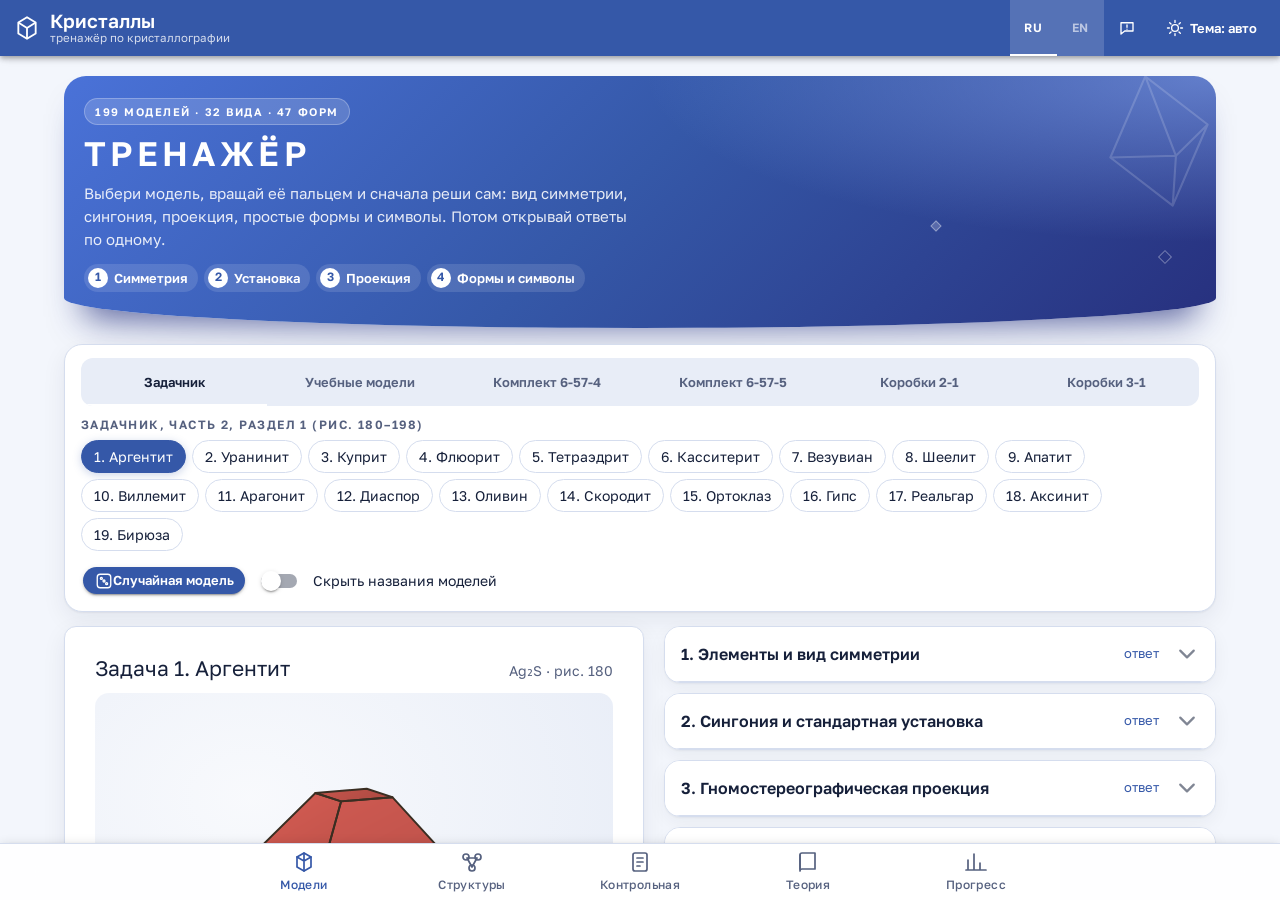
==== commit db3746e1: "Сборка 114" ====
--- a/site/index.html
+++ b/site/index.html
@@ -139,6 +139,6 @@
 </ion-app>
 <script defer src="lib/three/three.min.js"></script>
 <script type="module" src="lib/ionic/ionic.esm.js"></script>
-<script defer src="js/app.6a3d9e8d1d.js"></script>
+<script defer src="js/app.e93df73a79.js"></script>
 </body>
 </html>
--- a/site/css/app.css
+++ b/site/css/app.css
@@ -1 +1 @@
-:root{--paper:#F3F6FC;--surface:#FFFFFF;--sunk:#E8EDF7;--ink:#16203A;--muted:#56617F;--line:#D5DDEE;--line-strong:#A5B2CF;--accent:#3558A8;--accent-ink:#FFFFFF;--accent-soft:#E2E9F8;--bar-bg:#3558A8;--bar-ink:#FFFFFF;--bar-muted:#C9D6F3;--face:#2B56B8;--wood:#D8B88A;--edge:#3A2E22;--edge-hidden:#8A7A66;--L2:#2C68AE;--L3:#B8650F;--L4:#B32D3B;--L6:#6A3E9E;--plane:#3558A8;--coord:#16203A;--good:#1F7A4D;--bad:#B32D3B;--mid:#A86400;--warn-bg:#FFF4DC;--warn-ink:#6B4A00;--f-display:"Golos Text","PT Sans","Segoe UI",system-ui,sans-serif;--f-body:"Golos Text","PT Sans","Segoe UI",system-ui,sans-serif;--f-mono:"JetBrains Mono","PT Mono",ui-monospace,Consolas,monospace}@media (prefers-color-scheme: dark){:root:not([data-theme="light"]){--paper:#0D0B13;--surface:#17141F;--sunk:#0A0910;--ink:#ECE8F6;--muted:#A39BBA;--line:#2A2539;--line-strong:#4A4263;--accent:#9F82FF;--accent-ink:#140D2B;--accent-soft:#2A2047;--bar-bg:#17141F;--bar-ink:#ECE8F6;--bar-muted:#A39BBA;--face:#B9A4FF;--wood:#C9A877;--edge:#2A2016;--edge-hidden:#8E806C;--L2:#7FB0F0;--L3:#F0A24A;--L4:#F27685;--L6:#C3A2FF;--plane:#9F82FF;--coord:#ECE8F6;--good:#5BD49A;--bad:#F27685;--mid:#F0A24A;--warn-bg:#2D2412;--warn-ink:#F2D58C;color-scheme:dark}}:root[data-theme="dark"]{--paper:#0D0B13;--surface:#17141F;--sunk:#0A0910;--ink:#ECE8F6;--muted:#A39BBA;--line:#2A2539;--line-strong:#4A4263;--accent:#9F82FF;--accent-ink:#140D2B;--accent-soft:#2A2047;--bar-bg:#17141F;--bar-ink:#ECE8F6;--bar-muted:#A39BBA;--face:#B9A4FF;--wood:#C9A877;--edge:#2A2016;--edge-hidden:#8E806C;--L2:#7FB0F0;--L3:#F0A24A;--L4:#F27685;--L6:#C3A2FF;--plane:#9F82FF;--coord:#ECE8F6;--good:#5BD49A;--bad:#F27685;--mid:#F0A24A;--warn-bg:#2D2412;--warn-ink:#F2D58C;color-scheme:dark}*{box-sizing:border-box}.wrap{max-width:1180px;margin:0 auto}h1,h2,h3{font-family:var(--f-display);font-weight:600;text-wrap:balance;line-height:1.2;margin:0}h1{font-size:clamp(28px,4.4vw,44px);letter-spacing:-.01em}h2{font-size:clamp(22px,2.8vw,30px)}h3{font-size:19px;font-weight:500}p{margin:0}.mono,.f{font-family:var(--f-mono)}.f sub{font-size:.72em}sup{font-size:.68em;line-height:0}.ss{display:inline-block;vertical-align:-0.32em;line-height:1;font-size:.66em;text-align:left;margin-left:.03em}.ss>sup,.ss>sub{display:block;font-size:1em;line-height:.92;position:static;vertical-align:baseline}.ov{text-decoration:overline;text-decoration-thickness:1.5px}a{color:var(--accent)}.eyebrow{font-size:12px;letter-spacing:.12em;text-transform:uppercase;color:var(--muted);font-weight:600}.muted{color:var(--muted)}:focus-visible{outline:2px solid var(--accent);outline-offset:2px}header.top{padding-block:40px 20px;display:grid;gap:14px;border-bottom:1px solid var(--line)}header.top .lead{max-width:68ch;color:var(--muted);font-size:17px}.note{background:var(--warn-bg);color:var(--warn-ink);border-radius:8px;padding:10px 14px;font-size:14px;max-width:80ch}nav.toc{position:sticky;top:env(safe-area-inset-top,0px);z-index:5;background:var(--paper);border-bottom:1px solid var(--line);display:flex;gap:4px 18px;flex-wrap:wrap;padding-block:10px;font-size:14px}nav.toc a{color:var(--muted);text-decoration:none;white-space:nowrap}nav.toc a:hover{color:var(--ink)}section{padding-block:44px 8px;display:grid;gap:18px}section>.prose{max-width:74ch;display:grid;gap:12px}.picker{display:flex;flex-wrap:wrap;gap:6px}.pgrp{display:grid;gap:6px}.chip{font:inherit;font-size:14px;border:1px solid var(--line);background:var(--surface);color:var(--ink);border-radius:999px;padding:5px 12px;cursor:pointer}.chip[aria-pressed="true"]{background:var(--ink);color:var(--paper);border-color:var(--ink)}.chip.num{font-family:var(--f-mono);min-width:34px;text-align:center;padding-inline:8px}.btn{font:inherit;font-size:14px;font-weight:600;border:0;border-radius:8px;padding:8px 14px;background:var(--accent);color:var(--accent-ink);cursor:pointer}.btn.ghost{background:transparent;color:var(--ink);border:1px solid var(--line-strong);font-weight:500}.bar{display:flex;flex-wrap:wrap;gap:8px 14px;align-items:center}.desk{display:grid;grid-template-columns:minmax(0,1.05fr) minmax(0,1fr);gap:20px;align-items:start}@media (max-width:880px){.desk{grid-template-columns:minmax(0,1fr)}}.stage{background:var(--surface);border:1px solid var(--line);border-radius:12px;padding:14px;display:grid;gap:10px}.stage .head{display:flex;justify-content:space-between;align-items:baseline;gap:10px;flex-wrap:wrap}.stage .head h3{font-size:21px}.views{display:flex;flex-wrap:wrap;gap:6px}.views .chip{font-size:13px;padding:4px 10px}.answers{display:grid;gap:10px}.formula{font-family:var(--f-mono);font-size:24px;font-weight:600;letter-spacing:.02em}.kv{display:grid;grid-template-columns:max-content minmax(0,1fr);gap:4px 14px;font-size:15px}.kv dt{color:var(--muted)}.kv dd{margin:0}.els{display:grid;gap:6px}.el{display:grid;grid-template-columns:70px minmax(0,1fr) auto;gap:10px;align-items:center;font-size:14px;border-top:1px solid var(--line);padding-top:6px}.el .f{font-size:16px;font-weight:600}.el .acts{display:flex;gap:4px}.mini{font:inherit;font-size:12px;border:1px solid var(--line-strong);background:transparent;color:var(--ink);border-radius:6px;padding:3px 8px;cursor:pointer}.mini[aria-pressed="true"]{background:var(--accent-soft);border-color:var(--accent)}.tip{font-size:14px;background:var(--accent-soft);border-radius:8px;padding:10px 12px}#stereo{width:100%;max-width:400px;display:block;margin:0 auto}.legend{display:flex;flex-wrap:wrap;gap:4px 14px;font-size:13px;color:var(--muted);justify-content:center}.legend svg{vertical-align:middle}.tw{overflow-x:auto;border:1px solid var(--line);border-radius:10px;background:var(--surface)}table{border-collapse:collapse;width:100%;font-size:14px;font-variant-numeric:tabular-nums}th,td{text-align:left;padding:7px 12px;border-bottom:1px solid var(--line);vertical-align:top}th{font-size:12px;letter-spacing:.06em;text-transform:uppercase;color:var(--muted);font-weight:600;background:var(--sunk)}tr:last-child td{border-bottom:0}td.f{white-space:nowrap}tr.grp td{background:var(--sunk);font-weight:600;font-family:var(--f-display);font-size:15px}ol.steps{margin:0;padding:0;list-style:none;counter-reset:s;display:grid;gap:10px;max-width:80ch}ol.steps li{counter-increment:s;display:grid;grid-template-columns:34px minmax(0,1fr);gap:12px}ol.steps li::before{content:counter(s);font-family:var(--f-mono);font-weight:600;color:var(--accent);font-size:15px;text-align:right;padding-top:1px}.cols{display:grid;grid-template-columns:repeat(auto-fit,minmax(min(100%,320px),1fr));gap:14px}.card{background:var(--surface);border:1px solid var(--line);border-radius:12px;padding:16px;display:grid;gap:8px;align-content:start}.card h3{font-size:17px}ul.clean{margin:0;padding-left:18px;display:grid;gap:5px}.sheet{background:var(--surface);border:1px solid var(--line);border-radius:12px;padding:18px;font-family:var(--f-mono);font-size:14px;line-height:1.7;white-space:pre-wrap;overflow-x:auto}.sym{display:inline-flex;align-items:center;gap:6px}footer{margin-top:40px;color:var(--muted);font-size:13px;border-top:1px solid var(--line);padding-top:14px}@media (max-width:640px){nav.toc{flex-wrap:nowrap;overflow-x:auto;scrollbar-width:none;gap:16px}nav.toc::-webkit-scrollbar{display:none}.el{grid-template-columns:56px minmax(0,1fr)}.el .acts{grid-column:2}.picker .chip{font-size:13px;padding:4px 10px}}@media (prefers-reduced-motion:reduce){*{scroll-behavior:auto!important}}.view{padding-block:18px 8px}.view>h2{margin-bottom:12px}nav.toc{top:calc(46px + env(safe-area-inset-top,0px))}#view-theory section{padding-block:28px 8px}.form-grid{display:grid;grid-template-columns:max-content minmax(0,1fr);gap:8px 12px;align-items:center;margin-block:8px 14px}.inline{display:inline-flex;gap:8px;align-items:center}select,input[type="text"],input:not([type]){font:inherit;font-size:15px;padding:8px 10px;border:1px solid var(--line-strong);border-radius:8px;background:var(--surface);color:var(--ink);min-width:0;max-width:100%}.exam-bar{display:flex;justify-content:space-between;align-items:center;gap:10px;flex-wrap:wrap;margin-bottom:12px}.timer{font-family:var(--f-mono);font-size:20px;font-weight:600}.timer.warn{color:var(--L4)}svg.crystal{width:100%;aspect-ratio:1/1;max-width:100%;touch-action:none;cursor:grab;display:block;background:var(--sunk);border-radius:8px}.steppers{display:grid;grid-template-columns:repeat(auto-fill,minmax(min(100%,146px),1fr));gap:8px;margin-block:8px}.stp{display:flex;align-items:center;justify-content:space-between;gap:4px;min-width:0;border:1px solid var(--line);border-radius:8px;padding:6px 8px;background:var(--paper)}.stp .f{min-width:30px;font-size:17px;font-weight:600}.stp output{min-width:20px;text-align:center;font-family:var(--f-mono);font-size:16px}.stp .mini{font-size:16px;padding:0;width:32px;height:32px;flex:none;display:grid;place-items:center}.frow{display:grid;grid-template-columns:minmax(0,1fr) 74px 90px auto;gap:6px;margin-bottom:6px}@media (max-width:480px){.frow{grid-template-columns:minmax(0,1fr) 64px auto}.frow input[data-fs]{grid-column:1/3}}.small{font-size:13px}.result{text-align:center;justify-items:center}.mark{font-family:var(--f-display);font-size:64px;font-weight:700;line-height:1}.mark.m5,.mark.m4{color:var(--good)}.mark.m3{color:var(--mid)}.mark.m2{color:var(--bad)}.tiles{display:grid;grid-template-columns:repeat(3,minmax(0,1fr));gap:10px;margin-bottom:14px}.tile{background:var(--surface);border:1px solid var(--line);border-radius:12px;padding:12px;display:grid;gap:4px}.tile b{font-family:var(--f-display);font-size:26px}.meter{display:grid;grid-template-columns:130px minmax(0,1fr) 44px;gap:10px;align-items:center;font-size:14px}.track{height:10px;background:var(--sunk);border-radius:999px;overflow:hidden}.fill{height:100%;background:var(--L4);border-radius:999px}button.link{font:inherit;background:none;border:0;color:var(--accent);padding:0;text-align:left;cursor:pointer;text-decoration:underline}.answers .card{display:grid;gap:8px}#examRoot{display:grid;gap:12px}[hidden]{display:none!important}body{margin:0}.rparts{display:grid;gap:8px}.rpart{border:1px solid var(--line);border-radius:10px;padding:10px 12px;display:grid;gap:4px;border-left-width:4px}.rpart.ok{border-left-color:var(--good)}.rpart.part{border-left-color:var(--mid)}.rpart.bad{border-left-color:var(--bad)}.rhead{display:flex;justify-content:space-between;gap:10px;align-items:baseline}.pts{font-family:var(--f-mono);font-size:14px;white-space:nowrap}.rline{display:grid;grid-template-columns:86px minmax(0,1fr);gap:8px;font-size:14px}.lockbox{display:grid;gap:6px;border:1px dashed var(--line-strong);border-radius:10px;padding:8px 10px}.lockrow{display:flex;flex-wrap:wrap;gap:6px;align-items:center}.lockbtn{border-color:var(--accent);color:var(--accent);font-weight:600}.lockname{font-weight:600;margin-right:auto}.lockmsg{font-size:14px;color:var(--muted)}.lockmsg .ok{color:var(--good)}.lockmsg .no{color:var(--bad)}.chip[aria-pressed="true"]{background:var(--accent);color:var(--accent-ink);border-color:var(--accent)}.card h3{color:var(--ink)}.pd{display:grid;gap:8px}.pd-tools{display:flex;flex-wrap:wrap;gap:6px}.pd-tool{min-width:44px;text-align:center}.pd-toggle{display:inline-flex;gap:6px;align-items:center}.pd-svg{width:100%;max-width:420px;justify-self:center;touch-action:manipulation;background:var(--sunk);border-radius:12px;cursor:crosshair}.pd-editor{border:1px solid var(--accent);border-radius:12px;padding:10px;display:grid;gap:8px;background:var(--accent-soft)}.pd-edrow{display:flex;flex-wrap:wrap;gap:8px;align-items:center}.pd-sym{font-family:var(--f-mono);font-size:20px}.pd-keys{display:grid;grid-template-columns:repeat(8,minmax(0,1fr));gap:6px}.key{font:600 18px var(--f-mono);padding:10px 0;border-radius:8px;border:1px solid var(--line-strong);background:var(--surface);color:var(--ink);cursor:pointer}.badsym{color:var(--bad)}.mini-stereo{max-width:260px}.mini-stereo svg{width:100%;height:auto}.thgrid{display:grid;grid-template-columns:repeat(auto-fill,minmax(min(100%,230px),1fr));gap:10px;margin-top:14px}.thcard{font:inherit;text-align:left;cursor:pointer;background:var(--surface);color:var(--ink);border:1px solid var(--line);border-radius:14px;padding:14px;display:grid;gap:4px;position:relative;min-height:118px;align-content:start}.thcard:hover{border-color:var(--accent)}.thicon{width:40px;height:40px;border-radius:10px;background:var(--accent-soft);display:grid;place-items:center;margin-bottom:6px}.thicon svg{width:24px;height:24px;stroke:var(--accent);fill:none;stroke-width:1.7;stroke-linecap:round;stroke-linejoin:round}.thnum{position:absolute;top:12px;right:14px;font:600 13px var(--f-mono);color:var(--muted)}.thtop{display:flex;justify-content:space-between;align-items:center;margin-bottom:10px}.thbody{display:grid;gap:14px;margin-top:10px}.thbody>p{max-width:75ch}.thnav{display:flex;justify-content:space-between;gap:10px;flex-wrap:wrap;margin-top:22px;border-top:1px solid var(--line);padding-top:14px}.stepper{display:grid;gap:8px}.stepcard{background:var(--surface);border:1px solid var(--line);border-radius:12px;padding:12px 14px;display:grid;gap:8px}.stepcard summary{list-style:none;display:flex;gap:12px;align-items:center;cursor:pointer}.stepcard summary::-webkit-details-marker{display:none}.stepcard[open]{border-color:var(--accent)}.stepn{width:30px;height:30px;border-radius:50%;background:var(--accent);color:var(--accent-ink);display:grid;place-items:center;font-weight:600;flex:none}ul.checks{margin:0;padding:0;list-style:none;display:grid;gap:6px}ul.checks li{padding-left:22px;position:relative}ul.checks li::before{content:"";position:absolute;left:2px;top:.45em;width:10px;height:6px;border-left:2px solid var(--accent);border-bottom:2px solid var(--accent);transform:rotate(-45deg)}.elgrid{display:grid;grid-template-columns:repeat(auto-fill,minmax(min(100%,150px),1fr));gap:8px}.elcard{font:inherit;cursor:pointer;text-align:left;background:var(--surface);color:var(--ink);border:1px solid var(--line);border-radius:12px;padding:10px;display:grid;gap:2px}.elcard[aria-pressed="true"]{border-color:var(--accent);background:var(--accent-soft)}.elsym{height:32px;display:flex;align-items:center}.bigC{font:700 26px var(--f-body);color:var(--ink)}.okc{color:var(--good)}.cols{display:grid;grid-template-columns:repeat(auto-fit,minmax(min(100%,240px),1fr));gap:12px}.thmgrid{display:grid;grid-template-columns:repeat(auto-fill,minmax(min(100%,250px),1fr));gap:10px}.thm{align-content:start}.ministereo{display:block;max-width:220px;margin:0 auto;width:100%}.ministereo svg{width:100%;height:auto;display:block}.ministereo.big{max-width:300px}.clgrid{display:grid;grid-template-columns:repeat(auto-fill,minmax(158px,1fr));gap:8px}.clcard{font:inherit;cursor:pointer;background:var(--surface);color:var(--ink);border:1px solid var(--line);border-radius:12px;padding:8px;display:grid;gap:4px;justify-items:center;text-align:center}.clcard.on{border-color:var(--accent);background:var(--accent-soft)}.clnum{font:600 12px var(--f-mono);color:var(--muted);justify-self:start}.clsel{border-color:var(--accent)}.clhead{display:flex;gap:12px;align-items:baseline;flex-wrap:wrap}.clf{font-size:22px;margin-right:auto}.cldet{display:grid;grid-template-columns:minmax(0,300px) minmax(0,1fr);gap:16px;align-items:start}@media (max-width:640px){.cldet{grid-template-columns:minmax(0,1fr)}}.projdemo{display:grid;grid-template-columns:repeat(auto-fit,minmax(min(100%,280px),1fr));gap:10px}.pjsvg{width:100%;max-width:340px;justify-self:center;display:block;margin:0 auto}.pjctl{display:grid;gap:6px}.pjctl input[type=range]{width:100%;accent-color:var(--accent)}.pjout{font-size:15px}.fmst{width:100%;max-width:420px;display:block;margin:0 auto;cursor:crosshair;background:var(--sunk);border-radius:12px;touch-action:manipulation}.fmname{font-size:24px;color:var(--accent)}.icgrid{display:grid;gap:6px}.icgrid>div{display:flex;gap:6px;align-items:center;flex-wrap:wrap}.icout{display:grid;grid-template-columns:minmax(0,1fr) minmax(0,1fr);gap:12px;align-items:center}@media (max-width:640px){.icout{grid-template-columns:minmax(0,1fr)}}.icsvg{width:100%;max-width:360px;display:block;margin:0 auto;background:var(--sunk);border-radius:12px}.iccalc{display:grid;gap:4px}.icres{font-size:26px;font-family:var(--f-mono);font-weight:600;color:var(--accent)}.hexrow{display:flex;gap:8px;flex-wrap:wrap}.hexout{font-size:24px}.flipgrid{display:grid;grid-template-columns:repeat(auto-fill,minmax(min(100%,220px),1fr));gap:10px}.flip{font:inherit;cursor:pointer;text-align:left;border:1px solid var(--line);border-radius:14px;background:var(--surface);color:var(--ink);padding:14px;min-height:120px;display:grid}.flip .front,.flip .back{display:grid;gap:6px;align-content:start}.flip .back{display:none}.flip.on{background:var(--accent-soft);border-color:var(--accent)}.flip.on .front{display:none}.flip.on .back{display:grid}details.card>summary{cursor:pointer}#picker{grid-template-columns:minmax(0,1fr)}.vgrid{display:grid;grid-template-columns:repeat(auto-fill,minmax(158px,1fr));gap:6px}.vcard{display:flex;align-items:center;gap:6px;border:1px solid var(--line);background:var(--surface);border-radius:12px;padding:5px 6px 5px 10px}.vcard .vname{font-family:var(--f-mono);font-size:13px;font-weight:600;flex:1;color:var(--ink);white-space:nowrap}.vcard .chip{min-width:34px;padding:4px 0}.vgrid.boxes{grid-template-columns:repeat(auto-fill,minmax(min(100%,210px),1fr))}.vgrid.boxes .vcard{flex-wrap:wrap;min-width:0}.vgrid.boxes .vcard .vname{flex:0 0 3.4em}.vgrid.boxes .vcard.many{grid-column:1/-1;justify-content:flex-start}.exvar{display:none}.exvar.on{display:contents}.vtag{font-family:var(--f-mono);font-size:13px;font-weight:600;color:var(--accent);align-self:center;margin-right:4px}html{-webkit-text-size-adjust:100%;text-size-adjust:100%}button,.chip,.btn,.mini,summary,label{-webkit-tap-highlight-color:transparent;touch-action:manipulation}select,input[type="text"],input:not([type]),input[inputmode]{font-size:16px}svg text{-webkit-user-select:none;user-select:none}#view,svg.crystal,.pd-svg,.fmst{-webkit-user-select:none;user-select:none;-webkit-touch-callout:none}.installhint{display:flex;gap:10px;align-items:flex-start;justify-content:space-between;margin:12px 0 0;max-width:none}.installhint svg{width:16px;height:16px;vertical-align:-3px;fill:none;stroke:currentColor;stroke-width:2;stroke-linecap:round;stroke-linejoin:round}.frow{grid-template-columns:minmax(0,1fr) auto 58px auto;align-items:center}@media (max-width:480px){.frow{grid-template-columns:minmax(0,1fr) auto 52px auto}}.frow .fx{color:var(--muted);font-weight:600}.frow input[data-fc]{text-align:center}.synglegend{display:flex;flex-wrap:wrap;gap:4px 12px;font-size:12px;color:var(--muted)}.synglegend .sl{display:inline-flex;align-items:center;gap:5px}.synglegend .sl i{width:11px;height:11px;border-radius:3px;display:inline-block;box-shadow:inset 0 0 0 1px rgba(0,0,0,.18)}.synglegend .sl.on{color:var(--ink);font-weight:600}.ov.pend{display:inline-block;min-width:.6em;color:transparent;text-decoration-color:var(--accent)}.keybox{background:var(--accent-soft);border-left:4px solid var(--accent);border-radius:10px;padding:12px 16px;display:grid;gap:8px;max-width:80ch}.card.prose p{max-width:75ch}ol.numlist{margin:0;padding-left:1.4em;display:grid;gap:6px}ol.numlist li::marker{color:var(--accent);font-weight:700}.vgal,.galgrid{display:grid;grid-template-columns:repeat(auto-fill,minmax(min(100%,150px),1fr));gap:10px}@media (max-width:520px){.vcell p{font-size:12px}.vcell,.galcard{padding:8px}}.vcell,.galcard{background:var(--surface);border:1px solid var(--line);border-radius:12px;padding:10px;display:grid;gap:6px;align-content:start}.vcell .chip,.galcard .chip{justify-self:start}svg.crystal.sm{border-radius:8px}.galpic{display:block}.galpic .ministereo{max-width:100%}.galmeta{line-height:1.45}h3.galh{margin-top:6px}.ghostbtn[aria-pressed="false"]{opacity:.8}.copy{margin-top:18px;max-width:80ch}:root{--ion-font-family:var(--f-body);--ion-color-primary:#3558A8;--ion-color-primary-rgb:53,88,168;--ion-color-primary-contrast:#ffffff;--ion-color-primary-contrast-rgb:255,255,255;--ion-color-primary-shade:#2f4d94;--ion-color-primary-tint:#4969b1;--ion-color-secondary:#7A5AE0;--ion-color-secondary-rgb:122,90,224;--ion-color-secondary-contrast:#fff;--ion-color-secondary-contrast-rgb:255,255,255;--ion-color-secondary-shade:#6b4fc5;--ion-color-secondary-tint:#876be3;--ion-background-color:var(--paper);--ion-background-color-rgb:243,246,252;--ion-text-color:var(--ink);--ion-text-color-rgb:22,32,58;--ion-card-background:var(--surface);--ion-item-background:transparent;--ion-toolbar-background:var(--surface);--ion-tab-bar-background:var(--surface);--ion-tab-bar-color:var(--muted);--ion-tab-bar-color-selected:var(--accent);--ion-tab-bar-border-color:var(--line);--ion-border-color:var(--line);--ion-placeholder-color:var(--muted)}:root.ion-palette-dark,:root.ion-palette-dark.ios,:root.ion-palette-dark.md{--ion-color-primary:#9F82FF;--ion-color-primary-rgb:159,130,255;--ion-color-primary-contrast:#140D2B;--ion-color-primary-contrast-rgb:20,13,43;--ion-color-primary-shade:#8c72e0;--ion-color-primary-tint:#a98fff;--ion-background-color:var(--paper);--ion-background-color-rgb:13,11,19;--ion-text-color:var(--ink);--ion-text-color-rgb:236,232,246;--ion-card-background:var(--surface);--ion-item-background:transparent;--ion-toolbar-background:var(--surface);--ion-tab-bar-background:var(--surface);--ion-tab-bar-color:var(--muted);--ion-tab-bar-color-selected:var(--accent);--ion-tab-bar-border-color:var(--line);--ion-border-color:var(--line)}:root.ion-palette-dark ion-toolbar[color="primary"]{--ion-color-base:#211B33 !important;--ion-color-contrast:#ECE8F6 !important}body{font-family:var(--f-body);font-size:16px;line-height:1.55;color:var(--ink)}ion-content#main{--background:var(--paper)}.wrap{max-width:1180px;margin:0 auto;padding:6px max(14px,env(safe-area-inset-left,0px)) 28px max(14px,env(safe-area-inset-right,0px))}.appbar ion-toolbar{--min-height:56px;--padding-start:10px;--padding-end:6px}.appbar ion-toolbar[color="primary"]{--background:linear-gradient(120deg,#2E4C93 0%,#3558A8 55%,#5A4FBF 100%)}.brand{display:flex;align-items:center;gap:10px;padding-left:4px;color:#fff}.brand svg{width:26px;height:26px;fill:none;stroke:currentColor;stroke-width:1.7;stroke-linejoin:round;flex:none}.brand b{font-family:var(--f-display);font-size:19px;font-weight:600;display:block;line-height:1.1}.brand small{display:block;font-size:11.5px;opacity:.8;line-height:1.2}@media (max-width:520px){.brand small{display:none}}.topctl{display:flex;align-items:center;gap:4px}.langseg{width:94px;--background:rgba(255,255,255,.16)}.langseg ion-segment-button{--padding-start:2px;--padding-end:2px;--color:rgba(255,255,255,.85);--color-checked:var(--ion-color-primary);--indicator-color:#fff;min-width:0;min-height:30px;font-weight:700;font-size:12px}:root.ion-palette-dark .langseg ion-segment-button{--padding-start:2px;--padding-end:2px;--color-checked:#140D2B}#themeBtn,#fbBtn{--color:#fff;--color-hover:#fff;text-transform:none;font-size:13px;letter-spacing:0}#fbBtn{--padding-start:8px;--padding-end:8px}#themeBtn .ico{margin-right:6px}@media (max-width:420px){#themeTxt{display:none}#themeBtn .ico{margin-right:0}}svg.ico{width:18px;height:18px;fill:none;stroke:currentColor;stroke-width:1.8;stroke-linecap:round;stroke-linejoin:round}.tabbar ion-tab-button svg{width:24px;height:24px;stroke:currentColor;fill:none;stroke-width:1.7;stroke-linecap:round;stroke-linejoin:round;margin-bottom:2px}.tabbar{backdrop-filter:saturate(180%) blur(16px);-webkit-backdrop-filter:saturate(180%) blur(16px)}.tabbar ion-tab-button{--color-selected:var(--accent);font-weight:500}.view{padding-block:12px 8px}.hero{display:grid;gap:6px;margin:6px 4px 10px;max-width:80ch}.hero h2{font-size:clamp(24px,3vw,32px)}.hero p{color:var(--muted);font-size:15px}ion-card{margin:0 0 14px;border-radius:18px;box-shadow:0 1px 2px rgba(20,30,60,.06),0 8px 24px rgba(20,30,60,.07);border:1px solid var(--line);--background:var(--surface);--color:var(--ink)}ion-card-content{font-size:15px;color:var(--ink)}ion-card ion-card-content{display:grid;gap:10px}.card{border-radius:16px;box-shadow:0 1px 2px rgba(20,30,60,.05),0 6px 18px rgba(20,30,60,.06)}:root.ion-palette-dark ion-card,:root.ion-palette-dark .card{box-shadow:0 1px 0 rgba(255,255,255,.04),0 10px 26px rgba(0,0,0,.35)}.pickcard ion-card-content{gap:12px}ion-segment.settabs{--background:var(--sunk);border-radius:12px;max-width:100%}ion-segment.settabs ion-segment-button{--color:var(--muted);--color-checked:var(--ink);--indicator-color:var(--surface);min-width:auto;text-transform:none;letter-spacing:0;font-size:13px;font-weight:600;--padding-start:12px;--padding-end:12px}.bar ion-toggle{font-size:14px}.stage ion-card-content,.desk>.stage{display:grid;gap:10px}.cview{position:relative;width:100%;aspect-ratio:1/1;background:var(--sunk);background:radial-gradient(120% 90% at 30% 20%,color-mix(in srgb,var(--surface) 70%,var(--sunk)) 0%,var(--sunk) 70%);border-radius:14px;overflow:hidden}.cview>*{position:absolute;inset:0;width:100%;height:100%;display:block}.cview .cv-front{touch-action:none;cursor:grab;-webkit-user-select:none;user-select:none;-webkit-touch-callout:none}.cview .cv-front:active{cursor:grabbing}.cview .cv-back,.cview .cv-gl{pointer-events:none}.cview.sm{border-radius:10px}svg.crystal.cv-front{background:none;border-radius:0;aspect-ratio:auto}ion-list.toggles{display:grid;grid-template-columns:repeat(auto-fill,minmax(210px,1fr));gap:0 12px;padding:0;background:transparent}ion-list.toggles ion-item{--min-height:40px;--padding-start:0;--inner-padding-end:0;font-size:14.5px}ion-accordion-group.answers{display:grid;gap:10px}ion-accordion{border-radius:16px;overflow:hidden;border:1px solid var(--line);background:var(--surface);box-shadow:0 1px 2px rgba(20,30,60,.05),0 6px 18px rgba(20,30,60,.05)}ion-accordion ion-item[slot="header"]{--background:var(--surface);--padding-start:16px;--min-height:54px}ion-accordion .t{font-weight:600}ion-accordion ion-note.s{color:var(--accent);font-size:13px}ion-accordion .body{padding:0 16px 16px;display:grid;gap:10px;background:var(--surface)}.chip{transition:background .15s,border-color .15s,transform .08s}.chip:active{transform:scale(.97)}.chip[aria-pressed="true"]{box-shadow:0 2px 8px rgba(53,88,168,.25)}.lockbox{border-radius:14px;background:var(--accent-soft);background:color-mix(in srgb,var(--accent-soft) 45%,transparent)}ion-button{text-transform:none;letter-spacing:0;font-weight:600}.excard ion-card-title{font-family:var(--f-display)}ion-list.exsetup{background:transparent;margin:4px 0 8px}ion-list.exsetup ion-item,ion-list.exsel ion-item{--background:transparent;--padding-start:0}ion-list.exsel{background:transparent;padding:0}.formpick{font:inherit;font-size:15px;display:flex;align-items:center;justify-content:space-between;gap:6px;min-width:0;padding:9px 12px;border:1px solid var(--line-strong);border-radius:10px;background:var(--surface);color:var(--ink);cursor:pointer;text-align:left}.formpick span{overflow:hidden;text-overflow:ellipsis;white-space:nowrap}.formpick.empty{color:var(--muted)}.formpick svg{width:16px;height:16px;fill:none;stroke:currentColor;stroke-width:2;flex:none}.formmodal ion-item.on{--color:var(--accent);font-weight:600}.okmark{color:var(--accent);font-weight:700}ion-item-divider{--background:var(--sunk);--color:var(--muted);font-size:12px;letter-spacing:.06em;text-transform:uppercase}ion-toast{--border-radius:12px}h3.thgroup{margin:18px 2px 0;font-size:15px;letter-spacing:.08em;text-transform:uppercase;color:var(--muted);font-weight:700}.thcard.sy .thicon i{width:22px;height:22px;border-radius:6px;display:block;box-shadow:inset 0 0 0 1px rgba(0,0,0,.15),0 2px 6px rgba(0,0,0,.15)}.thcard{transition:transform .12s,box-shadow .2s,border-color .2s}.thcard:active{transform:scale(.985)}.thcard:hover{box-shadow:0 8px 22px rgba(20,30,60,.10)}ion-segment.sytabs{--background:var(--sunk);border-radius:12px}ion-segment.sytabs ion-segment-button,ion-segment#stSeg ion-segment-button{text-transform:none;letter-spacing:0;font-size:13px;font-weight:600;min-width:auto;--padding-start:12px;--padding-end:12px}.clgrid.wide{grid-template-columns:repeat(auto-fill,minmax(min(100%,200px),1fr))}.clforms{line-height:1.35}.ministereo.xl{max-width:420px}.schemabox{display:grid;place-items:center}.latbox{display:grid;grid-template-columns:minmax(0,1.1fr) minmax(0,1fr);gap:14px;align-items:start}@media (max-width:700px){.latbox{grid-template-columns:minmax(0,1fr)}}.latview .cview{background:radial-gradient(110% 90% at 30% 20%,#2b3350 0%,#141a2c 75%)}:root:not(.ion-palette-dark) .latview .cview{background:radial-gradient(110% 90% at 30% 20%,#ffffff 0%,#dfe6f5 80%)}.latinfo{display:grid;gap:6px;align-content:start}.latinfo .kv{font-size:14px}.atomleg{display:flex;gap:12px;flex-wrap:wrap;font-weight:600}.atomleg i{width:12px;height:12px;border-radius:50%;display:inline-block;margin-right:5px;vertical-align:-1px;box-shadow:inset -2px -2px 3px rgba(0,0,0,.25)}ol.exsteps li{margin-bottom:4px}.hexkey ol.numlist li{line-height:1.6}#picker{display:grid;gap:10px;grid-template-columns:minmax(0,1fr)}ion-card ion-card-content{grid-template-columns:minmax(0,1fr)}ion-segment{max-width:100%}.desk>*{min-width:0}ion-toggle::part(label){white-space:normal;overflow:visible;text-overflow:clip;line-height:1.3}#themeBtn{--color:#fff;--color-hover:#fff}.memo{display:grid;grid-template-columns:repeat(auto-fit,minmax(min(100%,300px),1fr));gap:12px;max-width:none}.memo-col{background:#FFF7DA;background:linear-gradient(135deg,color-mix(in srgb,#FFD54A 22%,var(--surface)),var(--surface));border:1px solid #EAD48A;border:1px solid color-mix(in srgb,#E0A800 35%,var(--line));border-radius:16px;padding:14px 16px;display:grid;gap:8px;align-content:start;box-shadow:0 6px 18px rgba(224,168,0,.10)}.memo-col + .memo-col{background:#E3F6EC;border-color:#9FD6BC;background:linear-gradient(135deg,color-mix(in srgb,#3DBE8B 18%,var(--surface)),var(--surface));border-color:color-mix(in srgb,#1F9D6B 35%,var(--line));box-shadow:0 6px 18px rgba(31,157,107,.10)}.memo-h{display:flex;align-items:center;gap:8px;font:800 13px var(--f-display);letter-spacing:.14em;text-transform:uppercase;color:#9A6B00}.memo-col + .memo-col .memo-h{color:#17805A}:root.ion-palette-dark .memo-h{color:#F2C14E}:root.ion-palette-dark .memo-col + .memo-col .memo-h{color:#5BD49A}.memo-h svg{width:20px;height:20px;fill:none;stroke:currentColor;stroke-width:2;stroke-linecap:round;stroke-linejoin:round}.memo ul{margin:0;padding-left:20px;display:grid;gap:6px}.memo li::marker{color:#E0A800}.memo-col + .memo-col li::marker{color:#1F9D6B}.memo b{background:linear-gradient(transparent 60%,rgba(255,213,74,.55) 60%);background:linear-gradient(transparent 60%,color-mix(in srgb,#FFD54A 55%,transparent) 60%);padding:0 1px}:root.ion-palette-dark .memo b{background:linear-gradient(transparent 60%,rgba(242,193,78,.35) 60%)}.pgrid{display:grid;grid-template-columns:repeat(auto-fill,minmax(min(100%,160px),1fr));gap:12px}.pcell{position:relative;background:var(--surface);border:1px solid var(--line);border-radius:16px;padding:10px;display:grid;gap:6px;align-content:start;box-shadow:0 4px 14px rgba(20,30,60,.06)}.pcell.wide{grid-column:span 1}.pno{position:absolute;top:8px;left:10px;z-index:2;font:700 12px var(--f-mono);color:var(--muted)}.pcount{position:absolute;top:8px;right:8px;z-index:2;min-width:28px;height:28px;border-radius:14px;background:#C9822F;color:#fff;font:700 13px var(--f-mono);display:grid;place-items:center;padding:0 7px;box-shadow:0 2px 6px rgba(201,130,47,.4)}.pcount:empty{display:none}.pname{font-size:14px;line-height:1.25;overflow-wrap:anywhere;hyphens:auto}.ppic .cview{background:radial-gradient(110% 90% at 35% 25%,#fffaf2 0%,#f1e6d6 85%)}:root.ion-palette-dark .ppic .cview{background:radial-gradient(110% 90% at 35% 25%,#2d2618 0%,#17130c 85%)}.pface{display:flex;gap:8px;align-items:center}.faceshape{width:44px;height:44px;flex:none}.secicon{width:34px;height:34px}h3.psec{margin-top:8px;font:800 14px var(--f-display);letter-spacing:.12em;text-transform:uppercase;color:var(--muted)}.pgrid.g6{grid-template-columns:repeat(6,minmax(0,1fr));gap:10px}.pgrid.g5{grid-template-columns:repeat(5,minmax(0,1fr));gap:10px}.pgrid.phead{margin-bottom:-4px}.pgrid.phead>*{animation:none!important}@media (max-width:820px){.pgrid.g6{grid-template-columns:repeat(3,minmax(0,1fr));gap:8px}.pgrid.g5{grid-template-columns:repeat(3,minmax(0,1fr));gap:8px}}@media (max-width:520px){.pgrid.g5{grid-template-columns:repeat(2,minmax(0,1fr))}.pgrid.g6 .pcell,.pgrid.g5 .pcell{padding:6px;border-radius:12px}.pgrid.g6 .pname{font-size:11.5px}.pgrid.g6 .pcount{min-width:22px;height:22px;font-size:11px;top:5px;right:5px}.pgrid.g6 .pno{font-size:10px;top:5px;left:7px}}.pmh{display:grid;justify-items:center;gap:4px;font-size:13px;align-content:end}.pmrow{margin:14px 2px 6px;font:700 12px var(--f-display);color:var(--muted);text-transform:uppercase;letter-spacing:.1em}.ptable{display:grid;grid-template-columns:repeat(auto-fill,minmax(min(100%,260px),1fr));gap:12px}.pgroup{background:var(--surface);border:1px solid var(--line);border-radius:16px;overflow:hidden;box-shadow:0 4px 14px rgba(20,30,60,.06)}.pghead{display:flex;align-items:center;gap:8px;padding:10px 14px;background:var(--sunk);background:color-mix(in srgb,var(--sc) 16%,var(--surface));font:800 13px var(--f-display);letter-spacing:.1em;text-transform:uppercase}.pghead i{width:12px;height:12px;border-radius:4px;background:var(--sc)}.pghead small{margin-left:auto;font:600 12px var(--f-mono);color:var(--muted);letter-spacing:0}.prow{font:inherit;width:100%;display:grid;grid-template-columns:34px minmax(0,1fr) auto;gap:8px;align-items:center;padding:9px 14px;border:0;border-top:1px solid var(--line);background:transparent;color:var(--ink);text-align:left;cursor:pointer}.prow:active{background:var(--accent-soft)}.prn{font:700 15px var(--f-mono);color:var(--muted)}.prf{font-size:16px;font-weight:600}.pri{font-size:12px}.tscheme{width:100%;display:block}.tslab{font:600 11.5px var(--f-body);fill:var(--ink)}.tslab.on{fill:var(--accent);font-weight:800}.tsn{font:700 11px var(--f-mono);fill:#C9822F}.tspic{max-width:340px;margin:0 auto;width:100%}.pmini b{overflow-wrap:anywhere;hyphens:auto;font-size:14.5px}.pmini{font:inherit;position:relative;text-align:left;background:var(--surface);color:var(--ink);border:1px solid var(--line);border-radius:14px;padding:26px 12px 10px;display:grid;gap:2px;cursor:pointer}.pmini.on{border-color:var(--accent);background:var(--accent-soft)}.cheat{display:grid;grid-template-columns:repeat(auto-fit,minmax(min(100%,320px),1fr));gap:14px}.ccard{position:relative;border-radius:20px;padding:18px 18px 16px;display:grid;gap:10px;align-content:start;background:var(--surface);border:1px solid var(--line);box-shadow:0 8px 24px rgba(20,30,60,.08);overflow:hidden}.ccard::before{content:"";position:absolute;inset:0 0 auto;height:5px;background:linear-gradient(90deg,var(--c1),var(--c2))}.ccard.c1{--c1:#DA5E54;--c2:#E28AB0}.ccard.c2{--c1:#3558A8;--c2:#7A5AE0}.ccard.c3{--c1:#2B9BD8;--c2:#3558A8}.ccard.c4{--c1:#E0A800;--c2:#E8963A}.ccard.c5{--c1:#C9822F;--c2:#DA5E54}.ccard.c6{--c1:#1F9D6B;--c2:#2B9BD8}.cnum{position:absolute;top:12px;right:14px;font:800 34px var(--f-display);color:var(--c1);opacity:.3;line-height:1}.ccard h3{font:800 17px var(--f-display);padding-right:36px}.csy{display:grid;gap:6px}.csyr{display:grid;grid-template-columns:12px minmax(0,auto) auto;gap:4px 8px;align-items:center;font-size:14px}.csyr i{width:12px;height:12px;border-radius:4px;background:var(--sc)}.csyr small{grid-column:2/4}.cleg{display:flex;flex-wrap:wrap;gap:8px 14px;align-items:center}.cleg>span{display:inline-flex;align-items:center;gap:4px;font-size:15px}.cproj{width:100%;max-width:220px;justify-self:center}.ctl{font:600 11px var(--f-body);fill:var(--ink)}.ctl.muted{fill:var(--muted)}.cbig{font:700 22px var(--f-mono);text-align:center;padding:6px 0;color:var(--accent)}.ccount{display:grid;grid-template-columns:max-content minmax(0,1fr);gap:6px 12px;font-size:14px}.ccount span{font-family:var(--f-mono);font-weight:600}.hero{position:relative;overflow:hidden;isolation:isolate;max-width:none;margin:2px 0 16px;padding:22px 20px 36px;gap:8px;color:#fff;background:radial-gradient(90% 120% at 100% 0%,rgba(143,179,255,.55) 0%,transparent 55%),linear-gradient(135deg,#4A72D8 0%,#3558A8 48%,#27307E 100%);border-radius:22px 22px 50% 50% / 22px 22px 30px 30px;box-shadow:0 18px 34px -20px rgba(28,40,120,.7)}:root.ion-palette-dark .hero{background:radial-gradient(90% 120% at 100% 0%,rgba(185,164,255,.35) 0%,transparent 55%),linear-gradient(135deg,#5B45C9 0%,#3A2B8A 50%,#1E1747 100%);box-shadow:0 18px 34px -20px rgba(0,0,0,.8)}.hero h2{font-size:clamp(24px,6.4vw,34px);font-weight:800;letter-spacing:.12em;text-transform:uppercase;color:#fff}.hero p{color:rgba(255,255,255,.88);font-size:15px;max-width:62ch}.hero-k{justify-self:start;font-size:11px;font-weight:700;letter-spacing:.14em;text-transform:uppercase;background:rgba(255,255,255,.16);border:1px solid rgba(255,255,255,.25);padding:4px 10px;border-radius:999px}.hero-steps{display:flex;flex-wrap:wrap;gap:6px;margin-top:4px}.hero-steps span{display:inline-flex;align-items:center;gap:6px;font-size:13px;font-weight:600;background:rgba(255,255,255,.12);border-radius:999px;padding:4px 10px 4px 4px}.hero-steps b{display:grid;place-items:center;width:20px;height:20px;border-radius:50%;background:#fff;color:#3558A8;font-size:12px}:root.ion-palette-dark .hero-steps b{color:#3A2B8A}.hero-stats{display:grid;grid-template-columns:repeat(4,minmax(0,1fr));gap:8px;margin-top:6px}.hero-stats div{background:rgba(255,255,255,.12);border:1px solid rgba(255,255,255,.18);border-radius:14px;padding:8px 6px;text-align:center;display:grid;gap:1px}.hero-stats b{font-size:22px;font-weight:800;line-height:1.1}.hero-stats span{font-size:11px;line-height:1.2;color:rgba(255,255,255,.82)}@media (max-width:380px){.hero-stats{grid-template-columns:repeat(2,minmax(0,1fr))}}.hero-cta{display:flex;flex-wrap:wrap;gap:8px;margin-top:6px}.hero-cta button{font:inherit;font-size:14px;font-weight:700;border:0;border-radius:999px;padding:9px 16px;cursor:pointer;background:#fff;color:#2A3A8A;box-shadow:0 6px 16px -8px rgba(0,0,0,.5);display:inline-flex;align-items:center;gap:6px}.hero-cta button.alt{background:rgba(255,255,255,.14);color:#fff;border:1px solid rgba(255,255,255,.35);box-shadow:none}.hero-cta svg{width:16px;height:16px;fill:none;stroke:currentColor;stroke-width:2;stroke-linecap:round;stroke-linejoin:round}.hero-deco{position:absolute;inset:0;z-index:-1;pointer-events:none}.hero-deco i{position:absolute;border:1.5px solid rgba(255,255,255,.35);transform:rotate(45deg);animation:hero-float 7s ease-in-out 2}.hero-deco i:nth-child(1){width:14px;height:14px;right:9%;top:16%}.hero-deco i:nth-child(2){width:8px;height:8px;right:24%;top:58%;animation-delay:-2s;background:rgba(255,255,255,.2)}.hero-deco i:nth-child(3){width:10px;height:10px;right:4%;top:70%;animation-delay:-4s}.hero-deco svg{position:absolute;right:-18px;top:-10px;width:150px;height:150px;opacity:.16;stroke:#fff;fill:none;stroke-width:1.4;stroke-linejoin:round;transform:rotate(-12deg)}@keyframes hero-float{0%,100%{transform:translateY(0) rotate(45deg)}50%{transform:translateY(-9px) rotate(90deg)}}@keyframes hero-spin{to{transform:rotate(360deg)}}@media (prefers-reduced-motion:reduce){.hero-deco i,.hero-deco svg{animation:none}}h3.thgroup{display:flex;align-items:center;gap:10px}h3.thgroup::after{content:"";flex:1;height:2px;border-radius:2px;background:linear-gradient(90deg,var(--accent),transparent)}.view:not([hidden]) .thgrid>*,.view:not([hidden]) .pgrid>*{animation:rise .35s ease-out both}.thgrid>:nth-child(2),.pgrid>:nth-child(2){animation-delay:.03s!important}.thgrid>:nth-child(3),.pgrid>:nth-child(3){animation-delay:.06s!important}.thgrid>:nth-child(4),.pgrid>:nth-child(4){animation-delay:.09s!important}.thgrid>:nth-child(n+5),.pgrid>:nth-child(n+5){animation-delay:.12s!important}@keyframes rise{from{opacity:0;transform:translateY(8px)}to{opacity:1;transform:none}}@media (prefers-reduced-motion:reduce){.thgrid>*,.pgrid>*{animation:none!important}}@media (max-width:600px){#heroModels p{display:none}#heroModels{padding:16px 16px 28px}.hero{padding:18px 16px 32px}}@supports (color:color-mix(in srgb,red 50%,blue)){:root{--ion-tab-bar-background:color-mix(in srgb,var(--surface) 88%,transparent)}:root.ion-palette-dark,:root.ion-palette-dark.ios,:root.ion-palette-dark.md{--ion-tab-bar-background:color-mix(in srgb,var(--surface) 90%,transparent)}}.cview.main{max-width:max(280px,calc(100vh - 290px));margin-inline:auto}.linkbtn{font:inherit;font-size:14px;background:none;border:0;padding:6px 0;color:var(--accent);cursor:pointer;text-align:left;display:inline-flex;gap:6px;align-items:center;text-decoration:underline;text-underline-offset:3px;text-decoration-thickness:1px}.fbline{margin:8px 2px 0}.fbmodal{--width:min(560px,100%);--height:min(700px,100%)}.fb{display:grid;gap:10px;max-width:560px;margin:0 auto;padding-bottom:calc(16px + env(safe-area-inset-bottom,0px))}.fb ion-segment{--background:var(--sunk);border-radius:12px}.fb ion-segment-button{min-width:auto;text-transform:none;letter-spacing:0;font-size:13px;font-weight:600;--padding-start:10px;--padding-end:10px}.fbl{font-size:13px;font-weight:700;color:var(--muted);margin-top:4px}.fb textarea,.fb input[type=text]{font:inherit;font-size:16px;width:100%;border:1px solid var(--line-strong);border-radius:12px;padding:10px 12px;background:var(--surface);color:var(--ink);resize:vertical}.fb textarea:focus,.fb input[type=text]:focus{outline:2px solid var(--accent);outline-offset:0;border-color:transparent}.fbmeta{display:flex;justify-content:flex-end;font:12px var(--f-mono);color:var(--muted);margin-top:-6px}.fbctx{display:flex;gap:10px;align-items:flex-start;font-size:14px;background:var(--sunk);border-radius:12px;padding:10px 12px}.fbctx input{margin-top:4px;width:18px;height:18px;flex:none;accent-color:var(--accent)}.fbctx span{display:grid;gap:2px}.fbst:empty{display:none}.fbst.bad{color:var(--bad)}.native .tabbar,.native .appbar{backdrop-filter:none;-webkit-backdrop-filter:none}.native ion-tab-bar{--background:var(--surface)}.native .hero-deco i{animation:none}.hero.th{padding-bottom:30px}.thsearch{display:flex;align-items:center;gap:8px;margin-top:8px;background:rgba(255,255,255,.96);border-radius:14px;padding:0 12px;color:#42507A;box-shadow:0 8px 20px -12px rgba(10,20,70,.6)}.thsearch svg{width:20px;height:20px;flex:none;fill:none;stroke:currentColor;stroke-width:2;stroke-linecap:round}.thsearch input{flex:1;min-width:0;font:inherit;font-size:16px;border:0;background:none;color:#16203A;padding:12px 0;outline:none}.thsearch input::placeholder{color:#7482A6}.thsearch:focus-within{outline:3px solid rgba(255,255,255,.55);outline-offset:2px}.thsheet .thsearch{background:var(--sunk);box-shadow:none;color:var(--muted);margin:0 0 6px}.thsheet .thsearch input{color:var(--ink)}.thsheet .thsearch:focus-within{outline:2px solid var(--accent)}.xcard{font:inherit;text-align:left;cursor:pointer;width:100%;display:flex;align-items:center;gap:14px;border:0;border-radius:20px;padding:14px 16px;margin:0 0 12px;color:#2B1B00;background:linear-gradient(120deg,#FFD873 0%,#F7B347 55%,#EE9A3A 100%);box-shadow:0 14px 26px -16px rgba(190,110,10,.9)}.xcard:active{transform:scale(.99)}.xclock{flex:none;width:52px;height:52px;border-radius:50%;background:rgba(255,255,255,.55);display:grid;place-items:center}.xclock svg{width:34px;height:34px;fill:none;stroke:#5A3A00;stroke-width:2.6;stroke-linecap:round;stroke-linejoin:round}.xclock svg path{transform-origin:24px 26px;animation:x-tick 1.2s cubic-bezier(.3,1.6,.5,1) 1 .5s both}@keyframes x-tick{from{transform:rotate(-70deg)}to{transform:none}}.xctx{display:grid;gap:2px;flex:1;min-width:0}.xctx b{font-size:18px;font-weight:800;line-height:1.2}.xctx small{font-size:13.5px;line-height:1.35;color:#5A3A00}.xgo{flex:none;width:22px;height:22px;fill:none;stroke:#5A3A00;stroke-width:2.4;stroke-linecap:round;stroke-linejoin:round}:root.ion-palette-dark .xcard{background:linear-gradient(120deg,#6B4A10 0%,#8A5A14 60%,#9A5E1A 100%);color:#FFF1CF;box-shadow:none}:root.ion-palette-dark .xclock{background:rgba(0,0,0,.25)}:root.ion-palette-dark .xclock svg,:root.ion-palette-dark .xgo{stroke:#FFE2A0}:root.ion-palette-dark .xctx small{color:#F4D9A0}.thmeta{display:flex;gap:10px;align-items:stretch;flex-wrap:wrap;margin-bottom:10px}.thresume{font:inherit;text-align:left;cursor:pointer;flex:1 1 220px;min-width:0;display:grid;gap:1px;background:var(--surface);border:1px solid var(--line);border-left:4px solid var(--accent);border-radius:12px;padding:8px 12px;color:var(--ink)}.thresume small{color:var(--muted);font-size:12px}.thresume b{font-size:14.5px;white-space:nowrap;overflow:hidden;text-overflow:ellipsis}.thprog{flex:1 1 150px;display:grid;gap:6px;align-content:center;padding:6px 2px}.thprog small{color:var(--muted);font-size:12.5px}.thprog span{height:6px;border-radius:6px;background:var(--sunk);overflow:hidden;display:block}.thprog i{display:block;height:100%;border-radius:6px;background:var(--good)}.thjump{display:flex;gap:6px;overflow-x:auto;padding:2px 0 8px;scrollbar-width:none;-webkit-overflow-scrolling:touch}.thjump::-webkit-scrollbar{display:none}.thjump .chip{flex:none;font-size:13.5px}#thHome.searching .xcard,#thHome.searching .thmeta,#thHome.searching .thjump{display:none}.thsec[hidden],.throw[hidden]{display:none}.thsec h3.thgroup{margin:14px 2px 8px}.thlist{display:grid;grid-template-columns:1fr;background:var(--surface);border:1px solid var(--line);border-radius:16px;overflow:hidden}.throw{font:inherit;text-align:left;cursor:pointer;display:flex;align-items:center;gap:12px;min-height:60px;padding:9px 12px;background:none;border:0;border-top:1px solid var(--line);color:var(--ink);min-width:0}.throw:first-child{border-top:0}.throw:hover,.throw:focus-visible{background:var(--accent-soft)}.throw[aria-current="page"]{background:var(--accent-soft);box-shadow:inset 4px 0 0 var(--accent)}.throw .thicon{flex:none;width:38px;height:38px;margin:0}.throw .thicon svg{width:22px;height:22px}.throw.sy .thicon{background:none}.throw.sy .thicon i{width:22px;height:22px;border-radius:7px;display:block;box-shadow:inset 0 0 0 1px rgba(0,0,0,.15)}.thtx{display:grid;gap:1px;flex:1;min-width:0}.thtx b{font-size:15.5px;line-height:1.25;font-weight:650}.thtx small{font-size:13px;line-height:1.3;color:var(--muted)}.thok{flex:none;width:20px;height:20px;fill:none;stroke:var(--good);stroke-width:2.6;stroke-linecap:round;stroke-linejoin:round;visibility:hidden}.throw.read .thok{visibility:visible}.thempty{padding:18px 4px}@media (min-width:760px){.thlist{grid-template-columns:1fr 1fr}.throw:nth-child(2){border-top:0}.throw:nth-child(odd){border-right:1px solid var(--line)}.thlist.sy{grid-template-columns:repeat(4,1fr)}.thlist.sy .throw:nth-child(-n+4){border-top:0}.thlist.sy .throw{border-right:1px solid var(--line)}}.thmodal{--width:min(620px,100%);--height:min(820px,100%)}.thbar{position:sticky;top:0;z-index:6;display:flex;align-items:center;gap:6px;margin:-6px -14px 10px;padding:8px 14px;background:var(--paper);border-bottom:1px solid var(--line)}.thb{flex:none;width:40px;height:40px;border-radius:12px;border:1px solid var(--line);background:var(--surface);color:var(--ink);display:grid;place-items:center;cursor:pointer;padding:0}.thb svg{width:20px;height:20px;fill:none;stroke:currentColor;stroke-width:2.2;stroke-linecap:round;stroke-linejoin:round}.thb[disabled]{opacity:.35;cursor:default}.thbt{font:inherit;flex:1;min-width:0;height:40px;display:grid;grid-template-columns:1fr auto;grid-template-rows:auto auto;column-gap:6px;align-items:center;text-align:left;border:1px solid var(--line);background:var(--surface);color:var(--ink);border-radius:12px;padding:2px 8px 2px 12px;cursor:pointer}.thbt small{grid-column:1;font-size:11px;line-height:1.1;color:var(--muted)}.thbt b{grid-column:1;font-size:13.5px;line-height:1.2;white-space:nowrap;overflow:hidden;text-overflow:ellipsis}.thbt svg{grid-column:2;grid-row:1/3;width:18px;height:18px;fill:none;stroke:var(--muted);stroke-width:2.2;stroke-linecap:round;stroke-linejoin:round}.thsecs{display:flex;gap:6px;overflow-x:auto;padding:8px 0 2px;scrollbar-width:none}.thsecs[hidden]{display:none}.thsecs::-webkit-scrollbar{display:none}.thsecs .chip{flex:none;font-size:13px;max-width:240px;white-space:nowrap;overflow:hidden;text-overflow:ellipsis}.xlead{max-width:68ch;color:var(--muted)}.xsteps{display:grid;grid-template-columns:repeat(5,minmax(0,1fr));gap:6px}.xstep{font:inherit;cursor:pointer;display:grid;justify-items:center;gap:2px;padding:8px 2px 7px;border-radius:14px;border:1px solid var(--line);background:var(--surface);color:var(--ink);min-width:0}.xstep b{width:26px;height:26px;border-radius:50%;display:grid;place-items:center;font-size:13.5px;background:var(--sunk);color:var(--muted)}.xstep span{font-size:12.5px;font-weight:650;max-width:100%;overflow:hidden;text-overflow:ellipsis;white-space:nowrap}.xstep small{font-size:10.5px;color:var(--muted);white-space:nowrap}.xstep.past b{background:var(--good);color:#fff}.xstep[aria-selected="true"]{border-color:#E9A53A;background:#FFF3D6;box-shadow:0 0 0 2px #F3B84F inset}.xstep[aria-selected="true"] b{background:#EE9A3A;color:#2B1B00}:root.ion-palette-dark .xstep[aria-selected="true"]{background:#3A2A0C;border-color:#B37A22;box-shadow:0 0 0 2px #B37A22 inset}:root.ion-palette-dark .xstep.past b{color:#06180F}.xpanel{display:grid;gap:14px}.xpanel>h3{font-size:20px;margin-top:6px}.xalgo{list-style:none;counter-reset:xa;margin:0;padding:0;display:grid;gap:8px}.xalgo li{counter-increment:xa;position:relative;padding:10px 12px 10px 48px;background:var(--surface);border:1px solid var(--line);border-radius:14px;line-height:1.45;max-width:78ch}.xalgo li::before{content:counter(xa);position:absolute;left:12px;top:10px;width:26px;height:26px;border-radius:50%;background:var(--accent);color:var(--accent-ink);font-weight:700;font-size:14px;display:grid;place-items:center}.xgrid4{display:grid;grid-template-columns:repeat(4,minmax(0,1fr));gap:8px}.xax{display:grid;justify-items:center;gap:1px;padding:8px 4px;background:var(--surface);border:1px solid var(--line);border-radius:14px;text-align:center}.xax svg{width:34px;height:34px}.xax b{font-size:17px}.xax span{font:600 13px var(--f-mono)}.xax small{font-size:11.5px;color:var(--muted);line-height:1.2}.xrules{display:grid;grid-template-columns:repeat(auto-fit,minmax(min(100%,220px),1fr));gap:8px}.xrules div{display:grid;gap:2px;padding:10px 12px;border-radius:14px;background:var(--accent-soft);border-left:4px solid var(--accent)}.xrules b{font-size:15px}.xrules small{color:var(--muted);font-size:12.5px;line-height:1.3}.xsy{display:grid;gap:6px}.xsyr{display:grid;grid-template-columns:14px minmax(0,auto) minmax(0,1fr);column-gap:10px;row-gap:1px;align-items:baseline;padding:8px 12px;border-radius:12px;background:var(--surface);border:1px solid var(--line);border-left:5px solid var(--sc)}.xsyr i{width:12px;height:12px;border-radius:4px;background:var(--sc);align-self:center}.xsyr b{font-size:15px}.xsyr>span{font-size:14.5px;text-align:right}.xsyr small{grid-column:2/4;font-size:12.5px;color:var(--muted)}.xsy.set .xsyr{grid-template-columns:14px 1fr}.xsy.set .xsyr>span{grid-column:2;text-align:left;font-size:14px;color:var(--ink);line-height:1.35}.xtrap{background:var(--warn-bg);color:var(--warn-ink);border-radius:16px;padding:12px 16px}.xtrap h4{margin:0 0 6px;font-size:14px;font-weight:800}.xtrap ul{margin:0;padding-left:18px;display:grid;gap:5px;font-size:14.5px;line-height:1.4}.xline{margin:0;padding:12px 16px;border-radius:16px;background:var(--ink);color:var(--paper);font-size:15.5px;line-height:1.45;font-weight:600}.xline span{display:block;font-size:12px;font-weight:600;opacity:.7;margin-bottom:2px}.xtiles{display:grid;grid-template-columns:repeat(3,minmax(0,1fr));gap:8px}.xtile{margin:0;display:grid;justify-items:center;gap:4px;padding:8px 6px;background:var(--surface);border:1px solid var(--line);border-radius:14px;text-align:center}.xtile svg{width:64px;height:64px}.xtile figcaption{font-size:12px;line-height:1.25;color:var(--muted)}.xex{display:grid;grid-template-columns:repeat(auto-fit,minmax(min(100%,260px),1fr));gap:12px;align-items:center;background:var(--surface);border:1px solid var(--line);border-radius:16px;padding:12px}.xmaps{display:grid;grid-template-columns:repeat(auto-fit,minmax(min(100%,280px),1fr));gap:12px}.xmaps figure{margin:0;background:var(--surface);border:1px solid var(--line);border-radius:16px;padding:12px;display:grid;gap:8px}.xmaps figcaption{font-size:13.5px;line-height:1.4;color:var(--muted)}.xmaps figcaption b{color:var(--ink)}.pgrid.xforms{grid-template-columns:repeat(auto-fill,minmax(min(46%,150px),1fr))}.pgrid.xforms .pno:empty{display:none}.pgrid.xforms small{font-size:12px;line-height:1.25}.xcount{display:grid;gap:8px}.xcount>div{display:grid;gap:4px;padding:10px 14px;background:var(--surface);border:1px solid var(--line);border-radius:14px}.xcount>div>span{font-size:14.5px;line-height:1.5}.xcount small{color:var(--muted);font-size:12px}.xpre{display:flex;flex-wrap:wrap;gap:6px}.xpre i{font-style:normal;font-size:13.5px;padding:3px 4px 3px 10px;border-radius:999px;background:var(--sunk);display:inline-flex;align-items:center;gap:6px}.xpre i b{min-width:24px;height:24px;border-radius:50%;background:var(--accent);color:var(--accent-ink);display:grid;place-items:center;font-size:12.5px}.xnav{display:flex;justify-content:space-between;gap:10px;margin-top:14px}.xnav .btn{padding:11px 16px;border-radius:12px;font-size:15px}.xnav .btn[hidden]{display:none}.xnav #xNext{margin-left:auto}.xq{display:grid;gap:12px;background:var(--surface);border:1px solid var(--line);border-radius:18px;padding:16px;max-width:640px}.xqtop{display:flex;align-items:center;gap:10px;font-size:12.5px;color:var(--muted)}.xqbar{flex:1;height:6px;border-radius:6px;background:var(--sunk);overflow:hidden}.xqbar i{display:block;height:100%;background:#EE9A3A;border-radius:6px}.xqq{margin:0;font-size:17.5px;font-weight:650;line-height:1.35}.xqopts{display:grid;gap:8px}.xqo{font:inherit;font-size:15.5px;text-align:left;cursor:pointer;padding:12px 14px;border-radius:12px;border:1.5px solid var(--line-strong);background:var(--surface);color:var(--ink)}.xqo:disabled{cursor:default;opacity:.75}.xqo.good{border-color:var(--good);background:rgba(31,122,77,.12);opacity:1;font-weight:650}.xqo.bad{border-color:var(--bad);background:rgba(179,45,59,.1);opacity:1}.xqwhy{margin:0;min-height:1.4em;font-size:14.5px;color:var(--good)}.xqwhy.bad{color:var(--bad)}.xqwhy:empty{display:none}.xq .btn{justify-self:start;padding:10px 18px;border-radius:12px;font-size:15px}.xq .btn[hidden]{display:none}.xq.done{justify-items:start}.xscore{font-size:44px;font-weight:800;line-height:1}.xqbtn{display:flex;gap:8px;flex-wrap:wrap}@media (prefers-reduced-motion:reduce){.xclock svg path{animation:none}}.view>*{min-width:0}.xq .btn[data-xq="next"]{scroll-margin-bottom:96px}.thsec h3.thgroup{margin:4px 2px 8px}.thsheet .thsec:first-of-type h3.thgroup{margin-top:0}.exlink{font:inherit;font-size:15px;font-weight:600;display:flex;align-items:center;justify-content:center;gap:8px;width:100%;margin-top:10px;padding:10px;border:0;background:none;color:var(--accent);cursor:pointer;border-radius:12px}.exlink:hover,.exlink:focus-visible{background:var(--accent-soft)}.exlink svg{width:20px;height:20px;fill:none;stroke:currentColor;stroke-width:2;stroke-linecap:round;stroke-linejoin:round}@media (max-width:430px){.xsteps{gap:4px}.xstep{padding:8px 0 7px}.xstep span{font-size:11.5px;letter-spacing:-.01em}.xstep small{font-size:10px}}@media (max-width:350px){.xstep span{font-size:10px}.xstep small{font-size:9.5px}}.zst{width:100%;max-width:380px;display:block;margin:0 auto}.zfaces{display:flex;flex-wrap:wrap;gap:4px 10px;font-size:14px}.zchain{display:flex;flex-wrap:wrap;gap:6px 8px;margin:4px 0 10px}.zchain span{padding:6px 12px;border-radius:10px;background:var(--sunk);font-size:15px;white-space:nowrap}.zsum{display:flex;align-items:baseline;gap:10px;margin:0;font-size:16px;line-height:1.45}.zsum i{flex:none;width:12px;height:12px;border-radius:50%;transform:translateY(1px)}.zsum .f{font-size:17px}#zTwoPick{align-items:center;margin-bottom:10px}#zHexPick{margin:10px 0}#zInfo{display:grid;gap:10px}#zInfo h3{margin:0}#zInfo p{margin:0}ul.checks li.no::before{content:"×";border:0;transform:none;width:auto;height:auto;left:1px;top:-.08em;color:var(--bad);font-weight:700;font-size:1.15em}.k2view{display:grid;gap:4px}.k2svg{width:100%;max-width:520px;aspect-ratio:360/320;display:block;margin:0 auto;border-radius:14px;background:var(--sunk);touch-action:none;cursor:grab;user-select:none;-webkit-user-select:none}.k2svg:active{cursor:grabbing}.k2edge{stroke:var(--ink);stroke-width:1.1;stroke-opacity:.55;stroke-linecap:round}.k2edge.k2ax{stroke-dasharray:3 3;stroke-opacity:.4}.k2bond{stroke:#8A93A8;stroke-width:3.2;stroke-linecap:round}.k2bond.dim{stroke-opacity:.18}.k2bond.on{stroke:var(--accent);stroke-width:3.6}.k2poly{stroke:#E0A100;stroke-width:2.2;stroke-linecap:round;stroke-dasharray:5 3}.k2atom{stroke:rgba(10,16,40,.55);stroke-width:.8;cursor:pointer}.k2atom.dim{opacity:.16}.k2atom.ghost{stroke-dasharray:3 2;stroke:var(--ink);stroke-width:1.2}.k2atom.ctr{stroke:#E0A100;stroke-width:3.2}.k2atom.hi{stroke:var(--ink);stroke-width:2.4}.k2lab{font:italic 700 14px var(--f-display);fill:var(--ink);pointer-events:none}.k2lab.k2zero{font-style:normal;font-weight:600;font-size:12px;fill:var(--muted)}.k2pick{min-height:2.7em;margin:0;text-align:center;color:var(--ink)}.k2legend{display:flex;flex-wrap:wrap;gap:6px 16px;justify-content:center;font-size:14.5px}.k2legend span{display:inline-flex;align-items:center;gap:7px}.k2legend i{width:18px;height:18px;border-radius:50%;box-shadow:inset 0 0 0 1px rgba(10,16,40,.35)}.k2pickbar{margin:0 0 12px}.k2pickbar .chip{min-width:52px}.k2pickbar .chip.done:not([aria-pressed="true"]){border-color:var(--good);color:var(--good)}.k2steps{display:grid;gap:12px;min-width:0}.k2q h3{margin:0;font-size:17px}.k2q p{margin:0}.k2q.ok{border-color:var(--good)}.k2q.no{border-color:var(--bad)}.k2q .chip.good{background:var(--good);border-color:var(--good);color:#fff}.k2q .chip.bad{background:var(--bad);border-color:var(--bad);color:#fff}.k2rows{display:grid;gap:8px}.k2row{display:flex;align-items:center;gap:10px;min-width:0}.k2row>span{flex:1;min-width:0;display:flex;align-items:center;gap:8px;font-size:15px}.k2row input,.k2row select{font:inherit;font-size:16px;height:42px;border-radius:10px;border:1.5px solid var(--line-strong);background:var(--surface);color:var(--ink);padding:0 10px}.k2row input{width:74px;text-align:center}.k2row select{flex:1.4;min-width:0;max-width:230px}.k2row.k2cn>span{flex:1}.k2row input.good,.k2row select.good{border-color:var(--good);background:rgba(31,122,77,.1)}.k2row input.bad,.k2row select.bad{border-color:var(--bad);background:rgba(179,45,59,.1)}.k2dot{flex:none;width:14px;height:14px;border-radius:50%;box-shadow:inset 0 0 0 1px rgba(10,16,40,.35)}.k2fb{display:grid;gap:8px;font-size:14.5px;line-height:1.5}.k2fb:empty{display:none}.k2fb p{margin:0}.k2verdict{font-weight:700}.k2verdict.good{color:var(--good)}.k2verdict.bad{color:var(--bad)}.k2ul{margin:0;padding-left:18px;display:grid;gap:6px}.k2trap{background:var(--warn-bg);color:var(--warn-ink);border-radius:10px;padding:8px 12px}.k2show{font-size:13px;padding:3px 10px;margin-left:4px}.k2check{display:flex;flex-wrap:wrap;gap:8px}.k2check .btn{padding:11px 16px;border-radius:12px;font-size:15px}.k2res.ok{border-color:var(--good)}.k2res p{margin:0}.k2score b{font-size:20px}.k2projbox{display:grid;gap:8px;justify-items:center}.k2proj{width:100%;max-width:340px;display:block}.k2h{font:600 11.5px var(--f-mono);fill:var(--ink)}@media (max-width:860px){.k2desk{grid-template-columns:1fr}.k2desk .k2svg{max-width:360px}}@media (max-width:420px){ion-tab-button ion-label{font-size:10.5px;letter-spacing:-.01em}}.k2mini{width:84px;height:88px;display:block;margin:0 auto}.k2sy{display:grid;grid-template-columns:repeat(auto-fill,minmax(min(100%,300px),1fr));gap:8px}.k2syr{display:flex;align-items:center;gap:10px;background:var(--surface);border:1px solid var(--line);border-radius:14px;padding:6px 12px 6px 4px}.k2syr .k2mini{flex:none;margin:0}.k2syr>div{display:grid;gap:2px;min-width:0}.k2syr b{font-size:15.5px}.k2syr .f{font-size:13px}.k2syr small{font-size:12.5px;color:var(--muted);line-height:1.3}.k2tblw{overflow-x:auto;border:1px solid var(--line);border-radius:14px;background:var(--surface)}.k2tbl{min-width:100%;font-size:14.5px}.k2tbl th,.k2tbl td{padding:8px 10px;border-bottom:1px solid var(--line);text-align:left;vertical-align:middle}.k2tbl thead th{font-size:12.5px;color:var(--muted);font-weight:600;background:var(--sunk)}.k2tbl tbody tr:last-child>*{border-bottom:0}.k2brav{table-layout:fixed}.k2brav th:first-child{width:30%}.k2brav thead th:not(:first-child){text-align:center;font-size:15px;color:var(--ink)}.k2brav td{text-align:center;padding:2px;border-left:1px solid var(--line)}.k2brav tbody th{font-size:13px;font-weight:650;text-transform:none;letter-spacing:0;overflow-wrap:anywhere}.k2brav .k2mini{width:100%;max-width:74px;height:auto}.k2tbl th{text-transform:none;letter-spacing:0}.k2dpick{margin-bottom:8px}.k2dleg{margin-top:4px}.tabbar ion-tab-button{min-width:0;flex:1 1 0;--padding-start:2px;--padding-end:2px}@media (max-width:380px){.tabbar ion-tab-button ion-label{font-size:9.5px;letter-spacing:-.02em}.tabbar ion-tab-button svg{width:22px;height:22px}}+:root{--paper:#F3F6FC;--surface:#FFFFFF;--sunk:#E8EDF7;--ink:#16203A;--muted:#56617F;--line:#D5DDEE;--line-strong:#A5B2CF;--accent:#3558A8;--accent-ink:#FFFFFF;--accent-soft:#E2E9F8;--bar-bg:#3558A8;--bar-ink:#FFFFFF;--bar-muted:#C9D6F3;--face:#2B56B8;--wood:#D8B88A;--edge:#3A2E22;--edge-hidden:#8A7A66;--L2:#2C68AE;--L3:#B8650F;--L4:#B32D3B;--L6:#6A3E9E;--plane:#3558A8;--coord:#16203A;--good:#1F7A4D;--bad:#B32D3B;--mid:#A86400;--warn-bg:#FFF4DC;--warn-ink:#6B4A00;--f-display:"Golos Text","PT Sans","Segoe UI",system-ui,sans-serif;--f-body:"Golos Text","PT Sans","Segoe UI",system-ui,sans-serif;--f-mono:"JetBrains Mono","PT Mono",ui-monospace,Consolas,monospace}@media (prefers-color-scheme: dark){:root:not([data-theme="light"]){--paper:#0D0B13;--surface:#17141F;--sunk:#0A0910;--ink:#ECE8F6;--muted:#A39BBA;--line:#2A2539;--line-strong:#4A4263;--accent:#9F82FF;--accent-ink:#140D2B;--accent-soft:#2A2047;--bar-bg:#17141F;--bar-ink:#ECE8F6;--bar-muted:#A39BBA;--face:#B9A4FF;--wood:#C9A877;--edge:#2A2016;--edge-hidden:#8E806C;--L2:#7FB0F0;--L3:#F0A24A;--L4:#F27685;--L6:#C3A2FF;--plane:#9F82FF;--coord:#ECE8F6;--good:#5BD49A;--bad:#F27685;--mid:#F0A24A;--warn-bg:#2D2412;--warn-ink:#F2D58C;color-scheme:dark}}:root[data-theme="dark"]{--paper:#0D0B13;--surface:#17141F;--sunk:#0A0910;--ink:#ECE8F6;--muted:#A39BBA;--line:#2A2539;--line-strong:#4A4263;--accent:#9F82FF;--accent-ink:#140D2B;--accent-soft:#2A2047;--bar-bg:#17141F;--bar-ink:#ECE8F6;--bar-muted:#A39BBA;--face:#B9A4FF;--wood:#C9A877;--edge:#2A2016;--edge-hidden:#8E806C;--L2:#7FB0F0;--L3:#F0A24A;--L4:#F27685;--L6:#C3A2FF;--plane:#9F82FF;--coord:#ECE8F6;--good:#5BD49A;--bad:#F27685;--mid:#F0A24A;--warn-bg:#2D2412;--warn-ink:#F2D58C;color-scheme:dark}*{box-sizing:border-box}.wrap{max-width:1180px;margin:0 auto}h1,h2,h3{font-family:var(--f-display);font-weight:600;text-wrap:balance;line-height:1.2;margin:0}h1{font-size:clamp(28px,4.4vw,44px);letter-spacing:-.01em}h2{font-size:clamp(22px,2.8vw,30px)}h3{font-size:19px;font-weight:500}p{margin:0}.mono,.f{font-family:var(--f-mono)}.f sub{font-size:.72em}sup{font-size:.68em;line-height:0}.ss{display:inline-block;vertical-align:-0.32em;line-height:1;font-size:.66em;text-align:left;margin-left:.03em}.ss>sup,.ss>sub{display:block;font-size:1em;line-height:.92;position:static;vertical-align:baseline}.ov{text-decoration:overline;text-decoration-thickness:1.5px}a{color:var(--accent)}.eyebrow{font-size:12px;letter-spacing:.12em;text-transform:uppercase;color:var(--muted);font-weight:600}.muted{color:var(--muted)}:focus-visible{outline:2px solid var(--accent);outline-offset:2px}header.top{padding-block:40px 20px;display:grid;gap:14px;border-bottom:1px solid var(--line)}header.top .lead{max-width:68ch;color:var(--muted);font-size:17px}.note{background:var(--warn-bg);color:var(--warn-ink);border-radius:8px;padding:10px 14px;font-size:14px;max-width:80ch}nav.toc{position:sticky;top:env(safe-area-inset-top,0px);z-index:5;background:var(--paper);border-bottom:1px solid var(--line);display:flex;gap:4px 18px;flex-wrap:wrap;padding-block:10px;font-size:14px}nav.toc a{color:var(--muted);text-decoration:none;white-space:nowrap}nav.toc a:hover{color:var(--ink)}section{padding-block:44px 8px;display:grid;gap:18px}section>.prose{max-width:74ch;display:grid;gap:12px}.picker{display:flex;flex-wrap:wrap;gap:6px}.pgrp{display:grid;gap:6px}.chip{font:inherit;font-size:14px;border:1px solid var(--line);background:var(--surface);color:var(--ink);border-radius:999px;padding:5px 12px;cursor:pointer}.chip[aria-pressed="true"]{background:var(--ink);color:var(--paper);border-color:var(--ink)}.chip.num{font-family:var(--f-mono);min-width:34px;text-align:center;padding-inline:8px}.btn{font:inherit;font-size:14px;font-weight:600;border:0;border-radius:8px;padding:8px 14px;background:var(--accent);color:var(--accent-ink);cursor:pointer}.btn.ghost{background:transparent;color:var(--ink);border:1px solid var(--line-strong);font-weight:500}.bar{display:flex;flex-wrap:wrap;gap:8px 14px;align-items:center}.desk{display:grid;grid-template-columns:minmax(0,1.05fr) minmax(0,1fr);gap:20px;align-items:start}@media (max-width:880px){.desk{grid-template-columns:minmax(0,1fr)}}.stage{background:var(--surface);border:1px solid var(--line);border-radius:12px;padding:14px;display:grid;gap:10px}.stage .head{display:flex;justify-content:space-between;align-items:baseline;gap:10px;flex-wrap:wrap}.stage .head h3{font-size:21px}.views{display:flex;flex-wrap:wrap;gap:6px}.views .chip{font-size:13px;padding:4px 10px}.answers{display:grid;gap:10px}.formula{font-family:var(--f-mono);font-size:24px;font-weight:600;letter-spacing:.02em}.kv{display:grid;grid-template-columns:max-content minmax(0,1fr);gap:4px 14px;font-size:15px}.kv dt{color:var(--muted)}.kv dd{margin:0}.els{display:grid;gap:6px}.el{display:grid;grid-template-columns:70px minmax(0,1fr) auto;gap:10px;align-items:center;font-size:14px;border-top:1px solid var(--line);padding-top:6px}.el .f{font-size:16px;font-weight:600}.el .acts{display:flex;gap:4px}.mini{font:inherit;font-size:12px;border:1px solid var(--line-strong);background:transparent;color:var(--ink);border-radius:6px;padding:3px 8px;cursor:pointer}.mini[aria-pressed="true"]{background:var(--accent-soft);border-color:var(--accent)}.tip{font-size:14px;background:var(--accent-soft);border-radius:8px;padding:10px 12px}#stereo{width:100%;max-width:400px;display:block;margin:0 auto}.legend{display:flex;flex-wrap:wrap;gap:4px 14px;font-size:13px;color:var(--muted);justify-content:center}.legend svg{vertical-align:middle}.tw{overflow-x:auto;border:1px solid var(--line);border-radius:10px;background:var(--surface)}table{border-collapse:collapse;width:100%;font-size:14px;font-variant-numeric:tabular-nums}th,td{text-align:left;padding:7px 12px;border-bottom:1px solid var(--line);vertical-align:top}th{font-size:12px;letter-spacing:.06em;text-transform:uppercase;color:var(--muted);font-weight:600;background:var(--sunk)}tr:last-child td{border-bottom:0}td.f{white-space:nowrap}tr.grp td{background:var(--sunk);font-weight:600;font-family:var(--f-display);font-size:15px}ol.steps{margin:0;padding:0;list-style:none;counter-reset:s;display:grid;gap:10px;max-width:80ch}ol.steps li{counter-increment:s;display:grid;grid-template-columns:34px minmax(0,1fr);gap:12px}ol.steps li::before{content:counter(s);font-family:var(--f-mono);font-weight:600;color:var(--accent);font-size:15px;text-align:right;padding-top:1px}.cols{display:grid;grid-template-columns:repeat(auto-fit,minmax(min(100%,320px),1fr));gap:14px}.card{background:var(--surface);border:1px solid var(--line);border-radius:12px;padding:16px;display:grid;gap:8px;align-content:start}.card h3{font-size:17px}ul.clean{margin:0;padding-left:18px;display:grid;gap:5px}.sheet{background:var(--surface);border:1px solid var(--line);border-radius:12px;padding:18px;font-family:var(--f-mono);font-size:14px;line-height:1.7;white-space:pre-wrap;overflow-x:auto}.sym{display:inline-flex;align-items:center;gap:6px}footer{margin-top:40px;color:var(--muted);font-size:13px;border-top:1px solid var(--line);padding-top:14px}@media (max-width:640px){nav.toc{flex-wrap:nowrap;overflow-x:auto;scrollbar-width:none;gap:16px}nav.toc::-webkit-scrollbar{display:none}.el{grid-template-columns:56px minmax(0,1fr)}.el .acts{grid-column:2}.picker .chip{font-size:13px;padding:4px 10px}}@media (prefers-reduced-motion:reduce){*{scroll-behavior:auto!important}}.view{padding-block:18px 8px}.view>h2{margin-bottom:12px}nav.toc{top:calc(46px + env(safe-area-inset-top,0px))}#view-theory section{padding-block:28px 8px}.form-grid{display:grid;grid-template-columns:max-content minmax(0,1fr);gap:8px 12px;align-items:center;margin-block:8px 14px}.inline{display:inline-flex;gap:8px;align-items:center}select,input[type="text"],input:not([type]){font:inherit;font-size:15px;padding:8px 10px;border:1px solid var(--line-strong);border-radius:8px;background:var(--surface);color:var(--ink);min-width:0;max-width:100%}.exam-bar{display:flex;justify-content:space-between;align-items:center;gap:10px;flex-wrap:wrap;margin-bottom:12px}.timer{font-family:var(--f-mono);font-size:20px;font-weight:600}.timer.warn{color:var(--L4)}svg.crystal{width:100%;aspect-ratio:1/1;max-width:100%;touch-action:none;cursor:grab;display:block;background:var(--sunk);border-radius:8px}.steppers{display:grid;grid-template-columns:repeat(auto-fill,minmax(min(100%,146px),1fr));gap:8px;margin-block:8px}.stp{display:flex;align-items:center;justify-content:space-between;gap:4px;min-width:0;border:1px solid var(--line);border-radius:8px;padding:6px 8px;background:var(--paper)}.stp .f{min-width:30px;font-size:17px;font-weight:600}.stp output{min-width:20px;text-align:center;font-family:var(--f-mono);font-size:16px}.stp .mini{font-size:16px;padding:0;width:32px;height:32px;flex:none;display:grid;place-items:center}.frow{display:grid;grid-template-columns:minmax(0,1fr) 74px 90px auto;gap:6px;margin-bottom:6px}@media (max-width:480px){.frow{grid-template-columns:minmax(0,1fr) 64px auto}.frow input[data-fs]{grid-column:1/3}}.small{font-size:13px}.result{text-align:center;justify-items:center}.mark{font-family:var(--f-display);font-size:64px;font-weight:700;line-height:1}.mark.m5,.mark.m4{color:var(--good)}.mark.m3{color:var(--mid)}.mark.m2{color:var(--bad)}.tiles{display:grid;grid-template-columns:repeat(3,minmax(0,1fr));gap:10px;margin-bottom:14px}.tile{background:var(--surface);border:1px solid var(--line);border-radius:12px;padding:12px;display:grid;gap:4px}.tile b{font-family:var(--f-display);font-size:26px}.meter{display:grid;grid-template-columns:130px minmax(0,1fr) 44px;gap:10px;align-items:center;font-size:14px}.track{height:10px;background:var(--sunk);border-radius:999px;overflow:hidden}.fill{height:100%;background:var(--L4);border-radius:999px}button.link{font:inherit;background:none;border:0;color:var(--accent);padding:0;text-align:left;cursor:pointer;text-decoration:underline}.answers .card{display:grid;gap:8px}#examRoot{display:grid;gap:12px}[hidden]{display:none!important}body{margin:0}.rparts{display:grid;gap:8px}.rpart{border:1px solid var(--line);border-radius:10px;padding:10px 12px;display:grid;gap:4px;border-left-width:4px}.rpart.ok{border-left-color:var(--good)}.rpart.part{border-left-color:var(--mid)}.rpart.bad{border-left-color:var(--bad)}.rhead{display:flex;justify-content:space-between;gap:10px;align-items:baseline}.pts{font-family:var(--f-mono);font-size:14px;white-space:nowrap}.rline{display:grid;grid-template-columns:86px minmax(0,1fr);gap:8px;font-size:14px}.lockbox{display:grid;gap:6px;border:1px dashed var(--line-strong);border-radius:10px;padding:8px 10px}.lockrow{display:flex;flex-wrap:wrap;gap:6px;align-items:center}.lockbtn{border-color:var(--accent);color:var(--accent);font-weight:600}.lockname{font-weight:600;margin-right:auto}.lockmsg{font-size:14px;color:var(--muted)}.lockmsg .ok{color:var(--good)}.lockmsg .no{color:var(--bad)}.chip[aria-pressed="true"]{background:var(--accent);color:var(--accent-ink);border-color:var(--accent)}.card h3{color:var(--ink)}.pd{display:grid;gap:8px}.pd-tools{display:flex;flex-wrap:wrap;gap:6px}.pd-tool{min-width:44px;text-align:center}.pd-toggle{display:inline-flex;gap:6px;align-items:center}.pd-svg{width:100%;max-width:420px;justify-self:center;touch-action:manipulation;background:var(--sunk);border-radius:12px;cursor:crosshair}.pd-editor{border:1px solid var(--accent);border-radius:12px;padding:10px;display:grid;gap:8px;background:var(--accent-soft)}.pd-edrow{display:flex;flex-wrap:wrap;gap:8px;align-items:center}.pd-sym{font-family:var(--f-mono);font-size:20px}.pd-keys{display:grid;grid-template-columns:repeat(8,minmax(0,1fr));gap:6px}.key{font:600 18px var(--f-mono);padding:10px 0;border-radius:8px;border:1px solid var(--line-strong);background:var(--surface);color:var(--ink);cursor:pointer}.badsym{color:var(--bad)}.mini-stereo{max-width:260px}.mini-stereo svg{width:100%;height:auto}.thgrid{display:grid;grid-template-columns:repeat(auto-fill,minmax(min(100%,230px),1fr));gap:10px;margin-top:14px}.thcard{font:inherit;text-align:left;cursor:pointer;background:var(--surface);color:var(--ink);border:1px solid var(--line);border-radius:14px;padding:14px;display:grid;gap:4px;position:relative;min-height:118px;align-content:start}.thcard:hover{border-color:var(--accent)}.thicon{width:40px;height:40px;border-radius:10px;background:var(--accent-soft);display:grid;place-items:center;margin-bottom:6px}.thicon svg{width:24px;height:24px;stroke:var(--accent);fill:none;stroke-width:1.7;stroke-linecap:round;stroke-linejoin:round}.thnum{position:absolute;top:12px;right:14px;font:600 13px var(--f-mono);color:var(--muted)}.thtop{display:flex;justify-content:space-between;align-items:center;margin-bottom:10px}.thbody{display:grid;gap:14px;margin-top:10px}.thbody>p{max-width:75ch}.thnav{display:flex;justify-content:space-between;gap:10px;flex-wrap:wrap;margin-top:22px;border-top:1px solid var(--line);padding-top:14px}.stepper{display:grid;gap:8px}.stepcard{background:var(--surface);border:1px solid var(--line);border-radius:12px;padding:12px 14px;display:grid;gap:8px}.stepcard summary{list-style:none;display:flex;gap:12px;align-items:center;cursor:pointer}.stepcard summary::-webkit-details-marker{display:none}.stepcard[open]{border-color:var(--accent)}.stepn{width:30px;height:30px;border-radius:50%;background:var(--accent);color:var(--accent-ink);display:grid;place-items:center;font-weight:600;flex:none}ul.checks{margin:0;padding:0;list-style:none;display:grid;gap:6px}ul.checks li{padding-left:22px;position:relative}ul.checks li::before{content:"";position:absolute;left:2px;top:.45em;width:10px;height:6px;border-left:2px solid var(--accent);border-bottom:2px solid var(--accent);transform:rotate(-45deg)}.elgrid{display:grid;grid-template-columns:repeat(auto-fill,minmax(min(100%,150px),1fr));gap:8px}.elcard{font:inherit;cursor:pointer;text-align:left;background:var(--surface);color:var(--ink);border:1px solid var(--line);border-radius:12px;padding:10px;display:grid;gap:2px}.elcard[aria-pressed="true"]{border-color:var(--accent);background:var(--accent-soft)}.elsym{height:32px;display:flex;align-items:center}.bigC{font:700 26px var(--f-body);color:var(--ink)}.okc{color:var(--good)}.cols{display:grid;grid-template-columns:repeat(auto-fit,minmax(min(100%,240px),1fr));gap:12px}.thmgrid{display:grid;grid-template-columns:repeat(auto-fill,minmax(min(100%,250px),1fr));gap:10px}.thm{align-content:start}.ministereo{display:block;max-width:220px;margin:0 auto;width:100%}.ministereo svg{width:100%;height:auto;display:block}.ministereo.big{max-width:300px}.clgrid{display:grid;grid-template-columns:repeat(auto-fill,minmax(158px,1fr));gap:8px}.clcard{font:inherit;cursor:pointer;background:var(--surface);color:var(--ink);border:1px solid var(--line);border-radius:12px;padding:8px;display:grid;gap:4px;justify-items:center;text-align:center}.clcard.on{border-color:var(--accent);background:var(--accent-soft)}.clnum{font:600 12px var(--f-mono);color:var(--muted);justify-self:start}.clsel{border-color:var(--accent)}.clhead{display:flex;gap:12px;align-items:baseline;flex-wrap:wrap}.clf{font-size:22px;margin-right:auto}.cldet{display:grid;grid-template-columns:minmax(0,300px) minmax(0,1fr);gap:16px;align-items:start}@media (max-width:640px){.cldet{grid-template-columns:minmax(0,1fr)}}.projdemo{display:grid;grid-template-columns:repeat(auto-fit,minmax(min(100%,280px),1fr));gap:10px}.pjsvg{width:100%;max-width:340px;justify-self:center;display:block;margin:0 auto}.pjctl{display:grid;gap:6px}.pjctl input[type=range]{width:100%;accent-color:var(--accent)}.pjout{font-size:15px}.fmst{width:100%;max-width:420px;display:block;margin:0 auto;cursor:crosshair;background:var(--sunk);border-radius:12px;touch-action:manipulation}.fmname{font-size:24px;color:var(--accent)}.icgrid{display:grid;gap:6px}.icgrid>div{display:flex;gap:6px;align-items:center;flex-wrap:wrap}.icout{display:grid;grid-template-columns:minmax(0,1fr) minmax(0,1fr);gap:12px;align-items:center}@media (max-width:640px){.icout{grid-template-columns:minmax(0,1fr)}}.icsvg{width:100%;max-width:360px;display:block;margin:0 auto;background:var(--sunk);border-radius:12px}.iccalc{display:grid;gap:4px}.icres{font-size:26px;font-family:var(--f-mono);font-weight:600;color:var(--accent)}.hexrow{display:flex;gap:8px;flex-wrap:wrap}.hexout{font-size:24px}.flipgrid{display:grid;grid-template-columns:repeat(auto-fill,minmax(min(100%,220px),1fr));gap:10px}.flip{font:inherit;cursor:pointer;text-align:left;border:1px solid var(--line);border-radius:14px;background:var(--surface);color:var(--ink);padding:14px;min-height:120px;display:grid}.flip .front,.flip .back{display:grid;gap:6px;align-content:start}.flip .back{display:none}.flip.on{background:var(--accent-soft);border-color:var(--accent)}.flip.on .front{display:none}.flip.on .back{display:grid}details.card>summary{cursor:pointer}#picker{grid-template-columns:minmax(0,1fr)}.vgrid{display:grid;grid-template-columns:repeat(auto-fill,minmax(158px,1fr));gap:6px}.vcard{display:flex;align-items:center;gap:6px;border:1px solid var(--line);background:var(--surface);border-radius:12px;padding:5px 6px 5px 10px}.vcard .vname{font-family:var(--f-mono);font-size:13px;font-weight:600;flex:1;color:var(--ink);white-space:nowrap}.vcard .chip{min-width:34px;padding:4px 0}.vgrid.boxes{grid-template-columns:repeat(auto-fill,minmax(min(100%,210px),1fr))}.vgrid.boxes .vcard{flex-wrap:wrap;min-width:0}.vgrid.boxes .vcard .vname{flex:0 0 3.4em}.vgrid.boxes .vcard.many{grid-column:1/-1;justify-content:flex-start}.exvar{display:none}.exvar.on{display:contents}.vtag{font-family:var(--f-mono);font-size:13px;font-weight:600;color:var(--accent);align-self:center;margin-right:4px}html{-webkit-text-size-adjust:100%;text-size-adjust:100%}button,.chip,.btn,.mini,summary,label{-webkit-tap-highlight-color:transparent;touch-action:manipulation}select,input[type="text"],input:not([type]),input[inputmode]{font-size:16px}svg text{-webkit-user-select:none;user-select:none}#view,svg.crystal,.pd-svg,.fmst{-webkit-user-select:none;user-select:none;-webkit-touch-callout:none}.installhint{display:flex;gap:10px;align-items:flex-start;justify-content:space-between;margin:12px 0 0;max-width:none}.installhint svg{width:16px;height:16px;vertical-align:-3px;fill:none;stroke:currentColor;stroke-width:2;stroke-linecap:round;stroke-linejoin:round}.frow{grid-template-columns:minmax(0,1fr) auto 58px auto;align-items:center}@media (max-width:480px){.frow{grid-template-columns:minmax(0,1fr) auto 52px auto}}.frow .fx{color:var(--muted);font-weight:600}.frow input[data-fc]{text-align:center}.synglegend{display:flex;flex-wrap:wrap;gap:4px 12px;font-size:12px;color:var(--muted)}.synglegend .sl{display:inline-flex;align-items:center;gap:5px}.synglegend .sl i{width:11px;height:11px;border-radius:3px;display:inline-block;box-shadow:inset 0 0 0 1px rgba(0,0,0,.18)}.synglegend .sl.on{color:var(--ink);font-weight:600}.ov.pend{display:inline-block;min-width:.6em;color:transparent;text-decoration-color:var(--accent)}.keybox{background:var(--accent-soft);border-left:4px solid var(--accent);border-radius:10px;padding:12px 16px;display:grid;gap:8px;max-width:80ch}.card.prose p{max-width:75ch}ol.numlist{margin:0;padding-left:1.4em;display:grid;gap:6px}ol.numlist li::marker{color:var(--accent);font-weight:700}.vgal,.galgrid{display:grid;grid-template-columns:repeat(auto-fill,minmax(min(100%,150px),1fr));gap:10px}@media (max-width:520px){.vcell p{font-size:12px}.vcell,.galcard{padding:8px}}.vcell,.galcard{background:var(--surface);border:1px solid var(--line);border-radius:12px;padding:10px;display:grid;gap:6px;align-content:start}.vcell .chip,.galcard .chip{justify-self:start}svg.crystal.sm{border-radius:8px}.galpic{display:block}.galpic .ministereo{max-width:100%}.galmeta{line-height:1.45}h3.galh{margin-top:6px}.ghostbtn[aria-pressed="false"]{opacity:.8}.copy{margin-top:18px;max-width:80ch}:root{--ion-font-family:var(--f-body);--ion-color-primary:#3558A8;--ion-color-primary-rgb:53,88,168;--ion-color-primary-contrast:#ffffff;--ion-color-primary-contrast-rgb:255,255,255;--ion-color-primary-shade:#2f4d94;--ion-color-primary-tint:#4969b1;--ion-color-secondary:#7A5AE0;--ion-color-secondary-rgb:122,90,224;--ion-color-secondary-contrast:#fff;--ion-color-secondary-contrast-rgb:255,255,255;--ion-color-secondary-shade:#6b4fc5;--ion-color-secondary-tint:#876be3;--ion-background-color:var(--paper);--ion-background-color-rgb:243,246,252;--ion-text-color:var(--ink);--ion-text-color-rgb:22,32,58;--ion-card-background:var(--surface);--ion-item-background:transparent;--ion-toolbar-background:var(--surface);--ion-tab-bar-background:var(--surface);--ion-tab-bar-color:var(--muted);--ion-tab-bar-color-selected:var(--accent);--ion-tab-bar-border-color:var(--line);--ion-border-color:var(--line);--ion-placeholder-color:var(--muted)}:root.ion-palette-dark,:root.ion-palette-dark.ios,:root.ion-palette-dark.md{--ion-color-primary:#9F82FF;--ion-color-primary-rgb:159,130,255;--ion-color-primary-contrast:#140D2B;--ion-color-primary-contrast-rgb:20,13,43;--ion-color-primary-shade:#8c72e0;--ion-color-primary-tint:#a98fff;--ion-background-color:var(--paper);--ion-background-color-rgb:13,11,19;--ion-text-color:var(--ink);--ion-text-color-rgb:236,232,246;--ion-card-background:var(--surface);--ion-item-background:transparent;--ion-toolbar-background:var(--surface);--ion-tab-bar-background:var(--surface);--ion-tab-bar-color:var(--muted);--ion-tab-bar-color-selected:var(--accent);--ion-tab-bar-border-color:var(--line);--ion-border-color:var(--line)}:root.ion-palette-dark ion-toolbar[color="primary"]{--ion-color-base:#211B33 !important;--ion-color-contrast:#ECE8F6 !important}body{font-family:var(--f-body);font-size:16px;line-height:1.55;color:var(--ink)}ion-content#main{--background:var(--paper)}.wrap{max-width:1180px;margin:0 auto;padding:6px max(14px,env(safe-area-inset-left,0px)) 28px max(14px,env(safe-area-inset-right,0px))}.appbar ion-toolbar{--min-height:56px;--padding-start:10px;--padding-end:6px}.appbar ion-toolbar[color="primary"]{--background:linear-gradient(120deg,#2E4C93 0%,#3558A8 55%,#5A4FBF 100%)}.brand{display:flex;align-items:center;gap:10px;padding-left:4px;color:#fff}.brand svg{width:26px;height:26px;fill:none;stroke:currentColor;stroke-width:1.7;stroke-linejoin:round;flex:none}.brand b{font-family:var(--f-display);font-size:19px;font-weight:600;display:block;line-height:1.1}.brand small{display:block;font-size:11.5px;opacity:.8;line-height:1.2}@media (max-width:520px){.brand small{display:none}}.topctl{display:flex;align-items:center;gap:4px}.langseg{width:94px;--background:rgba(255,255,255,.16)}.langseg ion-segment-button{--padding-start:2px;--padding-end:2px;--color:rgba(255,255,255,.85);--color-checked:var(--ion-color-primary);--indicator-color:#fff;min-width:0;min-height:30px;font-weight:700;font-size:12px}:root.ion-palette-dark .langseg ion-segment-button{--padding-start:2px;--padding-end:2px;--color-checked:#140D2B}#themeBtn,#fbBtn{--color:#fff;--color-hover:#fff;text-transform:none;font-size:13px;letter-spacing:0}#fbBtn{--padding-start:8px;--padding-end:8px}#themeBtn .ico{margin-right:6px}@media (max-width:420px){#themeTxt{display:none}#themeBtn .ico{margin-right:0}}svg.ico{width:18px;height:18px;fill:none;stroke:currentColor;stroke-width:1.8;stroke-linecap:round;stroke-linejoin:round}.tabbar ion-tab-button svg{width:24px;height:24px;stroke:currentColor;fill:none;stroke-width:1.7;stroke-linecap:round;stroke-linejoin:round;margin-bottom:2px}.tabbar{backdrop-filter:saturate(180%) blur(16px);-webkit-backdrop-filter:saturate(180%) blur(16px)}.tabbar ion-tab-button{--color-selected:var(--accent);font-weight:500}.view{padding-block:12px 8px}.hero{display:grid;gap:6px;margin:6px 4px 10px;max-width:80ch}.hero h2{font-size:clamp(24px,3vw,32px)}.hero p{color:var(--muted);font-size:15px}ion-card{margin:0 0 14px;border-radius:18px;box-shadow:0 1px 2px rgba(20,30,60,.06),0 8px 24px rgba(20,30,60,.07);border:1px solid var(--line);--background:var(--surface);--color:var(--ink)}ion-card-content{font-size:15px;color:var(--ink)}ion-card ion-card-content{display:grid;gap:10px}.card{border-radius:16px;box-shadow:0 1px 2px rgba(20,30,60,.05),0 6px 18px rgba(20,30,60,.06)}:root.ion-palette-dark ion-card,:root.ion-palette-dark .card{box-shadow:0 1px 0 rgba(255,255,255,.04),0 10px 26px rgba(0,0,0,.35)}.pickcard ion-card-content{gap:12px}ion-segment.settabs{--background:var(--sunk);border-radius:12px;max-width:100%}ion-segment.settabs ion-segment-button{--color:var(--muted);--color-checked:var(--ink);--indicator-color:var(--surface);min-width:auto;text-transform:none;letter-spacing:0;font-size:13px;font-weight:600;--padding-start:12px;--padding-end:12px}.bar ion-toggle{font-size:14px}.stage ion-card-content,.desk>.stage{display:grid;gap:10px}.cview{position:relative;width:100%;aspect-ratio:1/1;background:var(--sunk);background:radial-gradient(120% 90% at 30% 20%,color-mix(in srgb,var(--surface) 70%,var(--sunk)) 0%,var(--sunk) 70%);border-radius:14px;overflow:hidden}.cview>*{position:absolute;inset:0;width:100%;height:100%;display:block}.cview .cv-front{touch-action:none;cursor:grab;-webkit-user-select:none;user-select:none;-webkit-touch-callout:none}.cview .cv-front:active{cursor:grabbing}.cview .cv-back,.cview .cv-gl{pointer-events:none}.cview.sm{border-radius:10px}svg.crystal.cv-front{background:none;border-radius:0;aspect-ratio:auto}ion-list.toggles{display:grid;grid-template-columns:repeat(auto-fill,minmax(210px,1fr));gap:0 12px;padding:0;background:transparent}ion-list.toggles ion-item{--min-height:40px;--padding-start:0;--inner-padding-end:0;font-size:14.5px}ion-accordion-group.answers{display:grid;gap:10px}ion-accordion{border-radius:16px;overflow:hidden;border:1px solid var(--line);background:var(--surface);box-shadow:0 1px 2px rgba(20,30,60,.05),0 6px 18px rgba(20,30,60,.05)}ion-accordion ion-item[slot="header"]{--background:var(--surface);--padding-start:16px;--min-height:54px}ion-accordion .t{font-weight:600}ion-accordion ion-note.s{color:var(--accent);font-size:13px}ion-accordion .body{padding:0 16px 16px;display:grid;gap:10px;background:var(--surface)}.chip{transition:background .15s,border-color .15s,transform .08s}.chip:active{transform:scale(.97)}.chip[aria-pressed="true"]{box-shadow:0 2px 8px rgba(53,88,168,.25)}.lockbox{border-radius:14px;background:var(--accent-soft);background:color-mix(in srgb,var(--accent-soft) 45%,transparent)}ion-button{text-transform:none;letter-spacing:0;font-weight:600}.excard ion-card-title{font-family:var(--f-display)}ion-list.exsetup{background:transparent;margin:4px 0 8px}ion-list.exsetup ion-item,ion-list.exsel ion-item{--background:transparent;--padding-start:0}ion-list.exsel{background:transparent;padding:0}.formpick{font:inherit;font-size:15px;display:flex;align-items:center;justify-content:space-between;gap:6px;min-width:0;padding:9px 12px;border:1px solid var(--line-strong);border-radius:10px;background:var(--surface);color:var(--ink);cursor:pointer;text-align:left}.formpick span{overflow:hidden;text-overflow:ellipsis;white-space:nowrap}.formpick.empty{color:var(--muted)}.formpick svg{width:16px;height:16px;fill:none;stroke:currentColor;stroke-width:2;flex:none}.formmodal ion-item.on{--color:var(--accent);font-weight:600}.okmark{color:var(--accent);font-weight:700}ion-item-divider{--background:var(--sunk);--color:var(--muted);font-size:12px;letter-spacing:.06em;text-transform:uppercase}ion-toast{--border-radius:12px}h3.thgroup{margin:18px 2px 0;font-size:15px;letter-spacing:.08em;text-transform:uppercase;color:var(--muted);font-weight:700}.thcard.sy .thicon i{width:22px;height:22px;border-radius:6px;display:block;box-shadow:inset 0 0 0 1px rgba(0,0,0,.15),0 2px 6px rgba(0,0,0,.15)}.thcard{transition:transform .12s,box-shadow .2s,border-color .2s}.thcard:active{transform:scale(.985)}.thcard:hover{box-shadow:0 8px 22px rgba(20,30,60,.10)}ion-segment.sytabs{--background:var(--sunk);border-radius:12px}ion-segment.sytabs ion-segment-button,ion-segment#stSeg ion-segment-button{text-transform:none;letter-spacing:0;font-size:13px;font-weight:600;min-width:auto;--padding-start:12px;--padding-end:12px}.clgrid.wide{grid-template-columns:repeat(auto-fill,minmax(min(100%,200px),1fr))}.clforms{line-height:1.35}.ministereo.xl{max-width:420px}.schemabox{display:grid;place-items:center}.latbox{display:grid;grid-template-columns:minmax(0,1.1fr) minmax(0,1fr);gap:14px;align-items:start}@media (max-width:700px){.latbox{grid-template-columns:minmax(0,1fr)}}.latview .cview{background:radial-gradient(110% 90% at 30% 20%,#2b3350 0%,#141a2c 75%)}:root:not(.ion-palette-dark) .latview .cview{background:radial-gradient(110% 90% at 30% 20%,#ffffff 0%,#dfe6f5 80%)}.latinfo{display:grid;gap:6px;align-content:start}.latinfo .kv{font-size:14px}.atomleg{display:flex;gap:12px;flex-wrap:wrap;font-weight:600}.atomleg i{width:12px;height:12px;border-radius:50%;display:inline-block;margin-right:5px;vertical-align:-1px;box-shadow:inset -2px -2px 3px rgba(0,0,0,.25)}ol.exsteps li{margin-bottom:4px}.hexkey ol.numlist li{line-height:1.6}#picker{display:grid;gap:10px;grid-template-columns:minmax(0,1fr)}ion-card ion-card-content{grid-template-columns:minmax(0,1fr)}ion-segment{max-width:100%}.desk>*{min-width:0}ion-toggle::part(label){white-space:normal;overflow:visible;text-overflow:clip;line-height:1.3}#themeBtn{--color:#fff;--color-hover:#fff}.memo{display:grid;grid-template-columns:repeat(auto-fit,minmax(min(100%,300px),1fr));gap:12px;max-width:none}.memo-col{background:#FFF7DA;background:linear-gradient(135deg,color-mix(in srgb,#FFD54A 22%,var(--surface)),var(--surface));border:1px solid #EAD48A;border:1px solid color-mix(in srgb,#E0A800 35%,var(--line));border-radius:16px;padding:14px 16px;display:grid;gap:8px;align-content:start;box-shadow:0 6px 18px rgba(224,168,0,.10)}.memo-col + .memo-col{background:#E3F6EC;border-color:#9FD6BC;background:linear-gradient(135deg,color-mix(in srgb,#3DBE8B 18%,var(--surface)),var(--surface));border-color:color-mix(in srgb,#1F9D6B 35%,var(--line));box-shadow:0 6px 18px rgba(31,157,107,.10)}.memo-h{display:flex;align-items:center;gap:8px;font:800 13px var(--f-display);letter-spacing:.14em;text-transform:uppercase;color:#9A6B00}.memo-col + .memo-col .memo-h{color:#17805A}:root.ion-palette-dark .memo-h{color:#F2C14E}:root.ion-palette-dark .memo-col + .memo-col .memo-h{color:#5BD49A}.memo-h svg{width:20px;height:20px;fill:none;stroke:currentColor;stroke-width:2;stroke-linecap:round;stroke-linejoin:round}.memo ul{margin:0;padding-left:20px;display:grid;gap:6px}.memo li::marker{color:#E0A800}.memo-col + .memo-col li::marker{color:#1F9D6B}.memo b{background:linear-gradient(transparent 60%,rgba(255,213,74,.55) 60%);background:linear-gradient(transparent 60%,color-mix(in srgb,#FFD54A 55%,transparent) 60%);padding:0 1px}:root.ion-palette-dark .memo b{background:linear-gradient(transparent 60%,rgba(242,193,78,.35) 60%)}.pgrid{display:grid;grid-template-columns:repeat(auto-fill,minmax(min(100%,160px),1fr));gap:12px}.pcell{position:relative;background:var(--surface);border:1px solid var(--line);border-radius:16px;padding:10px;display:grid;gap:6px;align-content:start;box-shadow:0 4px 14px rgba(20,30,60,.06)}.pcell.wide{grid-column:span 1}.pno{position:absolute;top:8px;left:10px;z-index:2;font:700 12px var(--f-mono);color:var(--muted)}.pcount{position:absolute;top:8px;right:8px;z-index:2;min-width:28px;height:28px;border-radius:14px;background:#C9822F;color:#fff;font:700 13px var(--f-mono);display:grid;place-items:center;padding:0 7px;box-shadow:0 2px 6px rgba(201,130,47,.4)}.pcount:empty{display:none}.pname{font-size:14px;line-height:1.25;overflow-wrap:anywhere;hyphens:auto}.ppic .cview{background:radial-gradient(110% 90% at 35% 25%,#fffaf2 0%,#f1e6d6 85%)}:root.ion-palette-dark .ppic .cview{background:radial-gradient(110% 90% at 35% 25%,#2d2618 0%,#17130c 85%)}.pface{display:flex;gap:8px;align-items:center}.faceshape{width:44px;height:44px;flex:none}.secicon{width:34px;height:34px}h3.psec{margin-top:8px;font:800 14px var(--f-display);letter-spacing:.12em;text-transform:uppercase;color:var(--muted)}.pgrid.g6{grid-template-columns:repeat(6,minmax(0,1fr));gap:10px}.pgrid.g5{grid-template-columns:repeat(5,minmax(0,1fr));gap:10px}.pgrid.phead{margin-bottom:-4px}.pgrid.phead>*{animation:none!important}@media (max-width:820px){.pgrid.g6{grid-template-columns:repeat(3,minmax(0,1fr));gap:8px}.pgrid.g5{grid-template-columns:repeat(3,minmax(0,1fr));gap:8px}}@media (max-width:520px){.pgrid.g5{grid-template-columns:repeat(2,minmax(0,1fr))}.pgrid.g6 .pcell,.pgrid.g5 .pcell{padding:6px;border-radius:12px}.pgrid.g6 .pname{font-size:11.5px}.pgrid.g6 .pcount{min-width:22px;height:22px;font-size:11px;top:5px;right:5px}.pgrid.g6 .pno{font-size:10px;top:5px;left:7px}}.pmh{display:grid;justify-items:center;gap:4px;font-size:13px;align-content:end}.pmrow{margin:14px 2px 6px;font:700 12px var(--f-display);color:var(--muted);text-transform:uppercase;letter-spacing:.1em}.ptable{display:grid;grid-template-columns:repeat(auto-fill,minmax(min(100%,260px),1fr));gap:12px}.pgroup{background:var(--surface);border:1px solid var(--line);border-radius:16px;overflow:hidden;box-shadow:0 4px 14px rgba(20,30,60,.06)}.pghead{display:flex;align-items:center;gap:8px;padding:10px 14px;background:var(--sunk);background:color-mix(in srgb,var(--sc) 16%,var(--surface));font:800 13px var(--f-display);letter-spacing:.1em;text-transform:uppercase}.pghead i{width:12px;height:12px;border-radius:4px;background:var(--sc)}.pghead small{margin-left:auto;font:600 12px var(--f-mono);color:var(--muted);letter-spacing:0}.prow{font:inherit;width:100%;display:grid;grid-template-columns:34px minmax(0,1fr) auto;gap:8px;align-items:center;padding:9px 14px;border:0;border-top:1px solid var(--line);background:transparent;color:var(--ink);text-align:left;cursor:pointer}.prow:active{background:var(--accent-soft)}.prn{font:700 15px var(--f-mono);color:var(--muted)}.prf{font-size:16px;font-weight:600}.pri{font-size:12px}.tscheme{width:100%;display:block}.tslab{font:600 11.5px var(--f-body);fill:var(--ink)}.tslab.on{fill:var(--accent);font-weight:800}.tsn{font:700 11px var(--f-mono);fill:#C9822F}.tspic{max-width:340px;margin:0 auto;width:100%}.pmini b{overflow-wrap:anywhere;hyphens:auto;font-size:14.5px}.pmini{font:inherit;position:relative;text-align:left;background:var(--surface);color:var(--ink);border:1px solid var(--line);border-radius:14px;padding:26px 12px 10px;display:grid;gap:2px;cursor:pointer}.pmini.on{border-color:var(--accent);background:var(--accent-soft)}.cheat{display:grid;grid-template-columns:repeat(auto-fit,minmax(min(100%,320px),1fr));gap:14px}.ccard{position:relative;border-radius:20px;padding:18px 18px 16px;display:grid;gap:10px;align-content:start;background:var(--surface);border:1px solid var(--line);box-shadow:0 8px 24px rgba(20,30,60,.08);overflow:hidden}.ccard::before{content:"";position:absolute;inset:0 0 auto;height:5px;background:linear-gradient(90deg,var(--c1),var(--c2))}.ccard.c1{--c1:#DA5E54;--c2:#E28AB0}.ccard.c2{--c1:#3558A8;--c2:#7A5AE0}.ccard.c3{--c1:#2B9BD8;--c2:#3558A8}.ccard.c4{--c1:#E0A800;--c2:#E8963A}.ccard.c5{--c1:#C9822F;--c2:#DA5E54}.ccard.c6{--c1:#1F9D6B;--c2:#2B9BD8}.cnum{position:absolute;top:12px;right:14px;font:800 34px var(--f-display);color:var(--c1);opacity:.3;line-height:1}.ccard h3{font:800 17px var(--f-display);padding-right:36px}.csy{display:grid;gap:6px}.csyr{display:grid;grid-template-columns:12px minmax(0,auto) auto;gap:4px 8px;align-items:center;font-size:14px}.csyr i{width:12px;height:12px;border-radius:4px;background:var(--sc)}.csyr small{grid-column:2/4}.cleg{display:flex;flex-wrap:wrap;gap:8px 14px;align-items:center}.cleg>span{display:inline-flex;align-items:center;gap:4px;font-size:15px}.cproj{width:100%;max-width:220px;justify-self:center}.ctl{font:600 11px var(--f-body);fill:var(--ink)}.ctl.muted{fill:var(--muted)}.cbig{font:700 22px var(--f-mono);text-align:center;padding:6px 0;color:var(--accent)}.ccount{display:grid;grid-template-columns:max-content minmax(0,1fr);gap:6px 12px;font-size:14px}.ccount span{font-family:var(--f-mono);font-weight:600}.hero{position:relative;overflow:hidden;isolation:isolate;max-width:none;margin:2px 0 16px;padding:22px 20px 36px;gap:8px;color:#fff;background:radial-gradient(90% 120% at 100% 0%,rgba(143,179,255,.55) 0%,transparent 55%),linear-gradient(135deg,#4A72D8 0%,#3558A8 48%,#27307E 100%);border-radius:22px 22px 50% 50% / 22px 22px 30px 30px;box-shadow:0 18px 34px -20px rgba(28,40,120,.7)}:root.ion-palette-dark .hero{background:radial-gradient(90% 120% at 100% 0%,rgba(185,164,255,.35) 0%,transparent 55%),linear-gradient(135deg,#5B45C9 0%,#3A2B8A 50%,#1E1747 100%);box-shadow:0 18px 34px -20px rgba(0,0,0,.8)}.hero h2{font-size:clamp(24px,6.4vw,34px);font-weight:800;letter-spacing:.12em;text-transform:uppercase;color:#fff}.hero p{color:rgba(255,255,255,.88);font-size:15px;max-width:62ch}.hero-k{justify-self:start;font-size:11px;font-weight:700;letter-spacing:.14em;text-transform:uppercase;background:rgba(255,255,255,.16);border:1px solid rgba(255,255,255,.25);padding:4px 10px;border-radius:999px}.hero-steps{display:flex;flex-wrap:wrap;gap:6px;margin-top:4px}.hero-steps span{display:inline-flex;align-items:center;gap:6px;font-size:13px;font-weight:600;background:rgba(255,255,255,.12);border-radius:999px;padding:4px 10px 4px 4px}.hero-steps b{display:grid;place-items:center;width:20px;height:20px;border-radius:50%;background:#fff;color:#3558A8;font-size:12px}:root.ion-palette-dark .hero-steps b{color:#3A2B8A}.hero-stats{display:grid;grid-template-columns:repeat(4,minmax(0,1fr));gap:8px;margin-top:6px}.hero-stats div{background:rgba(255,255,255,.12);border:1px solid rgba(255,255,255,.18);border-radius:14px;padding:8px 6px;text-align:center;display:grid;gap:1px}.hero-stats b{font-size:22px;font-weight:800;line-height:1.1}.hero-stats span{font-size:11px;line-height:1.2;color:rgba(255,255,255,.82)}@media (max-width:380px){.hero-stats{grid-template-columns:repeat(2,minmax(0,1fr))}}.hero-cta{display:flex;flex-wrap:wrap;gap:8px;margin-top:6px}.hero-cta button{font:inherit;font-size:14px;font-weight:700;border:0;border-radius:999px;padding:9px 16px;cursor:pointer;background:#fff;color:#2A3A8A;box-shadow:0 6px 16px -8px rgba(0,0,0,.5);display:inline-flex;align-items:center;gap:6px}.hero-cta button.alt{background:rgba(255,255,255,.14);color:#fff;border:1px solid rgba(255,255,255,.35);box-shadow:none}.hero-cta svg{width:16px;height:16px;fill:none;stroke:currentColor;stroke-width:2;stroke-linecap:round;stroke-linejoin:round}.hero-deco{position:absolute;inset:0;z-index:-1;pointer-events:none}.hero-deco i{position:absolute;border:1.5px solid rgba(255,255,255,.35);transform:rotate(45deg);animation:hero-float 7s ease-in-out 2}.hero-deco i:nth-child(1){width:14px;height:14px;right:9%;top:16%}.hero-deco i:nth-child(2){width:8px;height:8px;right:24%;top:58%;animation-delay:-2s;background:rgba(255,255,255,.2)}.hero-deco i:nth-child(3){width:10px;height:10px;right:4%;top:70%;animation-delay:-4s}.hero-deco svg{position:absolute;right:-18px;top:-10px;width:150px;height:150px;opacity:.16;stroke:#fff;fill:none;stroke-width:1.4;stroke-linejoin:round;transform:rotate(-12deg)}@keyframes hero-float{0%,100%{transform:translateY(0) rotate(45deg)}50%{transform:translateY(-9px) rotate(90deg)}}@keyframes hero-spin{to{transform:rotate(360deg)}}@media (prefers-reduced-motion:reduce){.hero-deco i,.hero-deco svg{animation:none}}h3.thgroup{display:flex;align-items:center;gap:10px}h3.thgroup::after{content:"";flex:1;height:2px;border-radius:2px;background:linear-gradient(90deg,var(--accent),transparent)}.view:not([hidden]) .thgrid>*,.view:not([hidden]) .pgrid>*{animation:rise .35s ease-out both}.thgrid>:nth-child(2),.pgrid>:nth-child(2){animation-delay:.03s!important}.thgrid>:nth-child(3),.pgrid>:nth-child(3){animation-delay:.06s!important}.thgrid>:nth-child(4),.pgrid>:nth-child(4){animation-delay:.09s!important}.thgrid>:nth-child(n+5),.pgrid>:nth-child(n+5){animation-delay:.12s!important}@keyframes rise{from{opacity:0;transform:translateY(8px)}to{opacity:1;transform:none}}@media (prefers-reduced-motion:reduce){.thgrid>*,.pgrid>*{animation:none!important}}@media (max-width:600px){#heroModels p{display:none}#heroModels{padding:16px 16px 28px}.hero{padding:18px 16px 32px}}@supports (color:color-mix(in srgb,red 50%,blue)){:root{--ion-tab-bar-background:color-mix(in srgb,var(--surface) 88%,transparent)}:root.ion-palette-dark,:root.ion-palette-dark.ios,:root.ion-palette-dark.md{--ion-tab-bar-background:color-mix(in srgb,var(--surface) 90%,transparent)}}.cview.main{max-width:max(280px,calc(100vh - 290px));margin-inline:auto}.linkbtn{font:inherit;font-size:14px;background:none;border:0;padding:6px 0;color:var(--accent);cursor:pointer;text-align:left;display:inline-flex;gap:6px;align-items:center;text-decoration:underline;text-underline-offset:3px;text-decoration-thickness:1px}.fbline{margin:8px 2px 0}.fbmodal{--width:min(560px,100%);--height:min(700px,100%)}.fb{display:grid;gap:10px;max-width:560px;margin:0 auto;padding-bottom:calc(16px + env(safe-area-inset-bottom,0px))}.fb ion-segment{--background:var(--sunk);border-radius:12px}.fb ion-segment-button{min-width:auto;text-transform:none;letter-spacing:0;font-size:13px;font-weight:600;--padding-start:10px;--padding-end:10px}.fbl{font-size:13px;font-weight:700;color:var(--muted);margin-top:4px}.fb textarea,.fb input[type=text]{font:inherit;font-size:16px;width:100%;border:1px solid var(--line-strong);border-radius:12px;padding:10px 12px;background:var(--surface);color:var(--ink);resize:vertical}.fb textarea:focus,.fb input[type=text]:focus{outline:2px solid var(--accent);outline-offset:0;border-color:transparent}.fbmeta{display:flex;justify-content:flex-end;font:12px var(--f-mono);color:var(--muted);margin-top:-6px}.fbctx{display:flex;gap:10px;align-items:flex-start;font-size:14px;background:var(--sunk);border-radius:12px;padding:10px 12px}.fbctx input{margin-top:4px;width:18px;height:18px;flex:none;accent-color:var(--accent)}.fbctx span{display:grid;gap:2px}.fbst:empty{display:none}.fbst.bad{color:var(--bad)}.native .tabbar,.native .appbar{backdrop-filter:none;-webkit-backdrop-filter:none}.native ion-tab-bar{--background:var(--surface)}.native .hero-deco i{animation:none}.hero.th{padding-bottom:30px}.thsearch{display:flex;align-items:center;gap:8px;margin-top:8px;background:rgba(255,255,255,.96);border-radius:14px;padding:0 12px;color:#42507A;box-shadow:0 8px 20px -12px rgba(10,20,70,.6)}.thsearch svg{width:20px;height:20px;flex:none;fill:none;stroke:currentColor;stroke-width:2;stroke-linecap:round}.thsearch input{flex:1;min-width:0;font:inherit;font-size:16px;border:0;background:none;color:#16203A;padding:12px 0;outline:none}.thsearch input::placeholder{color:#7482A6}.thsearch:focus-within{outline:3px solid rgba(255,255,255,.55);outline-offset:2px}.thsheet .thsearch{background:var(--sunk);box-shadow:none;color:var(--muted);margin:0 0 6px}.thsheet .thsearch input{color:var(--ink)}.thsheet .thsearch:focus-within{outline:2px solid var(--accent)}.xcard{font:inherit;text-align:left;cursor:pointer;width:100%;display:flex;align-items:center;gap:14px;border:0;border-radius:20px;padding:14px 16px;margin:0 0 12px;color:#2B1B00;background:linear-gradient(120deg,#FFD873 0%,#F7B347 55%,#EE9A3A 100%);box-shadow:0 14px 26px -16px rgba(190,110,10,.9)}.xcard:active{transform:scale(.99)}.xclock{flex:none;width:52px;height:52px;border-radius:50%;background:rgba(255,255,255,.55);display:grid;place-items:center}.xclock svg{width:34px;height:34px;fill:none;stroke:#5A3A00;stroke-width:2.6;stroke-linecap:round;stroke-linejoin:round}.xclock svg path{transform-origin:24px 26px;animation:x-tick 1.2s cubic-bezier(.3,1.6,.5,1) 1 .5s both}@keyframes x-tick{from{transform:rotate(-70deg)}to{transform:none}}.xctx{display:grid;gap:2px;flex:1;min-width:0}.xctx b{font-size:18px;font-weight:800;line-height:1.2}.xctx small{font-size:13.5px;line-height:1.35;color:#5A3A00}.xgo{flex:none;width:22px;height:22px;fill:none;stroke:#5A3A00;stroke-width:2.4;stroke-linecap:round;stroke-linejoin:round}:root.ion-palette-dark .xcard{background:linear-gradient(120deg,#6B4A10 0%,#8A5A14 60%,#9A5E1A 100%);color:#FFF1CF;box-shadow:none}:root.ion-palette-dark .xclock{background:rgba(0,0,0,.25)}:root.ion-palette-dark .xclock svg,:root.ion-palette-dark .xgo{stroke:#FFE2A0}:root.ion-palette-dark .xctx small{color:#F4D9A0}.thmeta{display:flex;gap:10px;align-items:stretch;flex-wrap:wrap;margin-bottom:10px}.thresume{font:inherit;text-align:left;cursor:pointer;flex:1 1 220px;min-width:0;display:grid;gap:1px;background:var(--surface);border:1px solid var(--line);border-left:4px solid var(--accent);border-radius:12px;padding:8px 12px;color:var(--ink)}.thresume small{color:var(--muted);font-size:12px}.thresume b{font-size:14.5px;white-space:nowrap;overflow:hidden;text-overflow:ellipsis}.thprog{flex:1 1 150px;display:grid;gap:6px;align-content:center;padding:6px 2px}.thprog small{color:var(--muted);font-size:12.5px}.thprog span{height:6px;border-radius:6px;background:var(--sunk);overflow:hidden;display:block}.thprog i{display:block;height:100%;border-radius:6px;background:var(--good)}.thjump{display:flex;gap:6px;overflow-x:auto;padding:2px 0 8px;scrollbar-width:none;-webkit-overflow-scrolling:touch}.thjump::-webkit-scrollbar{display:none}.thjump .chip{flex:none;font-size:13.5px}#thHome.searching .xcard,#thHome.searching .thmeta,#thHome.searching .thjump{display:none}.thsec[hidden],.throw[hidden]{display:none}.thsec h3.thgroup{margin:14px 2px 8px}.thlist{display:grid;grid-template-columns:1fr;background:var(--surface);border:1px solid var(--line);border-radius:16px;overflow:hidden}.throw{font:inherit;text-align:left;cursor:pointer;display:flex;align-items:center;gap:12px;min-height:60px;padding:9px 12px;background:none;border:0;border-top:1px solid var(--line);color:var(--ink);min-width:0}.throw:first-child{border-top:0}.throw:hover,.throw:focus-visible{background:var(--accent-soft)}.throw[aria-current="page"]{background:var(--accent-soft);box-shadow:inset 4px 0 0 var(--accent)}.throw .thicon{flex:none;width:38px;height:38px;margin:0}.throw .thicon svg{width:22px;height:22px}.throw.sy .thicon{background:none}.throw.sy .thicon i{width:22px;height:22px;border-radius:7px;display:block;box-shadow:inset 0 0 0 1px rgba(0,0,0,.15)}.thtx{display:grid;gap:1px;flex:1;min-width:0}.thtx b{font-size:15.5px;line-height:1.25;font-weight:650}.thtx small{font-size:13px;line-height:1.3;color:var(--muted)}.thok{flex:none;width:20px;height:20px;fill:none;stroke:var(--good);stroke-width:2.6;stroke-linecap:round;stroke-linejoin:round;visibility:hidden}.throw.read .thok{visibility:visible}.thempty{padding:18px 4px}@media (min-width:760px){.thlist{grid-template-columns:1fr 1fr}.throw:nth-child(2){border-top:0}.throw:nth-child(odd){border-right:1px solid var(--line)}.thlist.sy{grid-template-columns:repeat(4,1fr)}.thlist.sy .throw:nth-child(-n+4){border-top:0}.thlist.sy .throw{border-right:1px solid var(--line)}}.thmodal{--width:min(620px,100%);--height:min(820px,100%)}.thbar{position:sticky;top:0;z-index:6;display:flex;align-items:center;gap:6px;margin:-6px -14px 10px;padding:8px 14px;background:var(--paper);border-bottom:1px solid var(--line)}.thb{flex:none;width:40px;height:40px;border-radius:12px;border:1px solid var(--line);background:var(--surface);color:var(--ink);display:grid;place-items:center;cursor:pointer;padding:0}.thb svg{width:20px;height:20px;fill:none;stroke:currentColor;stroke-width:2.2;stroke-linecap:round;stroke-linejoin:round}.thb[disabled]{opacity:.35;cursor:default}.thbt{font:inherit;flex:1;min-width:0;height:40px;display:grid;grid-template-columns:1fr auto;grid-template-rows:auto auto;column-gap:6px;align-items:center;text-align:left;border:1px solid var(--line);background:var(--surface);color:var(--ink);border-radius:12px;padding:2px 8px 2px 12px;cursor:pointer}.thbt small{grid-column:1;font-size:11px;line-height:1.1;color:var(--muted)}.thbt b{grid-column:1;font-size:13.5px;line-height:1.2;white-space:nowrap;overflow:hidden;text-overflow:ellipsis}.thbt svg{grid-column:2;grid-row:1/3;width:18px;height:18px;fill:none;stroke:var(--muted);stroke-width:2.2;stroke-linecap:round;stroke-linejoin:round}.thsecs{display:flex;gap:6px;overflow-x:auto;padding:8px 0 2px;scrollbar-width:none}.thsecs[hidden]{display:none}.thsecs::-webkit-scrollbar{display:none}.thsecs .chip{flex:none;font-size:13px;max-width:240px;white-space:nowrap;overflow:hidden;text-overflow:ellipsis}.xlead{max-width:68ch;color:var(--muted)}.xsteps{display:grid;grid-template-columns:repeat(5,minmax(0,1fr));gap:6px}.xstep{font:inherit;cursor:pointer;display:grid;justify-items:center;gap:2px;padding:8px 2px 7px;border-radius:14px;border:1px solid var(--line);background:var(--surface);color:var(--ink);min-width:0}.xstep b{width:26px;height:26px;border-radius:50%;display:grid;place-items:center;font-size:13.5px;background:var(--sunk);color:var(--muted)}.xstep span{font-size:12.5px;font-weight:650;max-width:100%;overflow:hidden;text-overflow:ellipsis;white-space:nowrap}.xstep small{font-size:10.5px;color:var(--muted);white-space:nowrap}.xstep.past b{background:var(--good);color:#fff}.xstep[aria-selected="true"]{border-color:#E9A53A;background:#FFF3D6;box-shadow:0 0 0 2px #F3B84F inset}.xstep[aria-selected="true"] b{background:#EE9A3A;color:#2B1B00}:root.ion-palette-dark .xstep[aria-selected="true"]{background:#3A2A0C;border-color:#B37A22;box-shadow:0 0 0 2px #B37A22 inset}:root.ion-palette-dark .xstep.past b{color:#06180F}.xpanel{display:grid;gap:14px}.xpanel>h3{font-size:20px;margin-top:6px}.xalgo{list-style:none;counter-reset:xa;margin:0;padding:0;display:grid;gap:8px}.xalgo li{counter-increment:xa;position:relative;padding:10px 12px 10px 48px;background:var(--surface);border:1px solid var(--line);border-radius:14px;line-height:1.45;max-width:78ch}.xalgo li::before{content:counter(xa);position:absolute;left:12px;top:10px;width:26px;height:26px;border-radius:50%;background:var(--accent);color:var(--accent-ink);font-weight:700;font-size:14px;display:grid;place-items:center}.xgrid4{display:grid;grid-template-columns:repeat(4,minmax(0,1fr));gap:8px}.xax{display:grid;justify-items:center;gap:1px;padding:8px 4px;background:var(--surface);border:1px solid var(--line);border-radius:14px;text-align:center}.xax svg{width:34px;height:34px}.xax b{font-size:17px}.xax span{font:600 13px var(--f-mono)}.xax small{font-size:11.5px;color:var(--muted);line-height:1.2}.xrules{display:grid;grid-template-columns:repeat(auto-fit,minmax(min(100%,220px),1fr));gap:8px}.xrules div{display:grid;gap:2px;padding:10px 12px;border-radius:14px;background:var(--accent-soft);border-left:4px solid var(--accent)}.xrules b{font-size:15px}.xrules small{color:var(--muted);font-size:12.5px;line-height:1.3}.xsy{display:grid;gap:6px}.xsyr{display:grid;grid-template-columns:14px minmax(0,auto) minmax(0,1fr);column-gap:10px;row-gap:1px;align-items:baseline;padding:8px 12px;border-radius:12px;background:var(--surface);border:1px solid var(--line);border-left:5px solid var(--sc)}.xsyr i{width:12px;height:12px;border-radius:4px;background:var(--sc);align-self:center}.xsyr b{font-size:15px}.xsyr>span{font-size:14.5px;text-align:right}.xsyr small{grid-column:2/4;font-size:12.5px;color:var(--muted)}.xsy.set .xsyr{grid-template-columns:14px 1fr}.xsy.set .xsyr>span{grid-column:2;text-align:left;font-size:14px;color:var(--ink);line-height:1.35}.xtrap{background:var(--warn-bg);color:var(--warn-ink);border-radius:16px;padding:12px 16px}.xtrap h4{margin:0 0 6px;font-size:14px;font-weight:800}.xtrap ul{margin:0;padding-left:18px;display:grid;gap:5px;font-size:14.5px;line-height:1.4}.xline{margin:0;padding:12px 16px;border-radius:16px;background:var(--ink);color:var(--paper);font-size:15.5px;line-height:1.45;font-weight:600}.xline span{display:block;font-size:12px;font-weight:600;opacity:.7;margin-bottom:2px}.xtiles{display:grid;grid-template-columns:repeat(3,minmax(0,1fr));gap:8px}.xtile{margin:0;display:grid;justify-items:center;gap:4px;padding:8px 6px;background:var(--surface);border:1px solid var(--line);border-radius:14px;text-align:center}.xtile svg{width:64px;height:64px}.xtile figcaption{font-size:12px;line-height:1.25;color:var(--muted)}.xex{display:grid;grid-template-columns:repeat(auto-fit,minmax(min(100%,260px),1fr));gap:12px;align-items:center;background:var(--surface);border:1px solid var(--line);border-radius:16px;padding:12px}.xmaps{display:grid;grid-template-columns:repeat(auto-fit,minmax(min(100%,280px),1fr));gap:12px}.xmaps figure{margin:0;background:var(--surface);border:1px solid var(--line);border-radius:16px;padding:12px;display:grid;gap:8px}.xmaps figcaption{font-size:13.5px;line-height:1.4;color:var(--muted)}.xmaps figcaption b{color:var(--ink)}.pgrid.xforms{grid-template-columns:repeat(auto-fill,minmax(min(46%,150px),1fr))}.pgrid.xforms .pno:empty{display:none}.pgrid.xforms small{font-size:12px;line-height:1.25}.xcount{display:grid;gap:8px}.xcount>div{display:grid;gap:4px;padding:10px 14px;background:var(--surface);border:1px solid var(--line);border-radius:14px}.xcount>div>span{font-size:14.5px;line-height:1.5}.xcount small{color:var(--muted);font-size:12px}.xpre{display:flex;flex-wrap:wrap;gap:6px}.xpre i{font-style:normal;font-size:13.5px;padding:3px 4px 3px 10px;border-radius:999px;background:var(--sunk);display:inline-flex;align-items:center;gap:6px}.xpre i b{min-width:24px;height:24px;border-radius:50%;background:var(--accent);color:var(--accent-ink);display:grid;place-items:center;font-size:12.5px}.xnav{display:flex;justify-content:space-between;gap:10px;margin-top:14px}.xnav .btn{padding:11px 16px;border-radius:12px;font-size:15px}.xnav .btn[hidden]{display:none}.xnav #xNext{margin-left:auto}.xq{display:grid;gap:12px;background:var(--surface);border:1px solid var(--line);border-radius:18px;padding:16px;max-width:640px}.xqtop{display:flex;align-items:center;gap:10px;font-size:12.5px;color:var(--muted)}.xqbar{flex:1;height:6px;border-radius:6px;background:var(--sunk);overflow:hidden}.xqbar i{display:block;height:100%;background:#EE9A3A;border-radius:6px}.xqq{margin:0;font-size:17.5px;font-weight:650;line-height:1.35}.xqopts{display:grid;gap:8px}.xqo{font:inherit;font-size:15.5px;text-align:left;cursor:pointer;padding:12px 14px;border-radius:12px;border:1.5px solid var(--line-strong);background:var(--surface);color:var(--ink)}.xqo:disabled{cursor:default;opacity:.75}.xqo.good{border-color:var(--good);background:rgba(31,122,77,.12);opacity:1;font-weight:650}.xqo.bad{border-color:var(--bad);background:rgba(179,45,59,.1);opacity:1}.xqwhy{margin:0;min-height:1.4em;font-size:14.5px;color:var(--good)}.xqwhy.bad{color:var(--bad)}.xqwhy:empty{display:none}.xq .btn{justify-self:start;padding:10px 18px;border-radius:12px;font-size:15px}.xq .btn[hidden]{display:none}.xq.done{justify-items:start}.xscore{font-size:44px;font-weight:800;line-height:1}.xqbtn{display:flex;gap:8px;flex-wrap:wrap}@media (prefers-reduced-motion:reduce){.xclock svg path{animation:none}}.view>*{min-width:0}.xq .btn[data-xq="next"]{scroll-margin-bottom:96px}.thsec h3.thgroup{margin:4px 2px 8px}.thsheet .thsec:first-of-type h3.thgroup{margin-top:0}.exlink{font:inherit;font-size:15px;font-weight:600;display:flex;align-items:center;justify-content:center;gap:8px;width:100%;margin-top:10px;padding:10px;border:0;background:none;color:var(--accent);cursor:pointer;border-radius:12px}.exlink:hover,.exlink:focus-visible{background:var(--accent-soft)}.exlink svg{width:20px;height:20px;fill:none;stroke:currentColor;stroke-width:2;stroke-linecap:round;stroke-linejoin:round}@media (max-width:430px){.xsteps{gap:4px}.xstep{padding:8px 0 7px}.xstep span{font-size:11.5px;letter-spacing:-.01em}.xstep small{font-size:10px}}@media (max-width:350px){.xstep span{font-size:10px}.xstep small{font-size:9.5px}}.zst{width:100%;max-width:380px;display:block;margin:0 auto}.zfaces{display:flex;flex-wrap:wrap;gap:4px 10px;font-size:14px}.zchain{display:flex;flex-wrap:wrap;gap:6px 8px;margin:4px 0 10px}.zchain span{padding:6px 12px;border-radius:10px;background:var(--sunk);font-size:15px;white-space:nowrap}.zsum{display:flex;align-items:baseline;gap:10px;margin:0;font-size:16px;line-height:1.45}.zsum i{flex:none;width:12px;height:12px;border-radius:50%;transform:translateY(1px)}.zsum .f{font-size:17px}#zTwoPick{align-items:center;margin-bottom:10px}#zHexPick{margin:10px 0}#zInfo{display:grid;gap:10px}#zInfo h3{margin:0}#zInfo p{margin:0}ul.checks li.no::before{content:"×";border:0;transform:none;width:auto;height:auto;left:1px;top:-.08em;color:var(--bad);font-weight:700;font-size:1.15em}.k2view{display:grid;gap:4px}.k2svg{width:100%;max-width:520px;aspect-ratio:360/320;display:block;margin:0 auto;border-radius:14px;background:var(--sunk);touch-action:none;cursor:grab;user-select:none;-webkit-user-select:none}.k2svg:active{cursor:grabbing}.k2edge{stroke:var(--ink);stroke-width:1.1;stroke-opacity:.55;stroke-linecap:round}.k2edge.k2ax{stroke-dasharray:3 3;stroke-opacity:.4}.k2bond{stroke:#8A93A8;stroke-width:3.2;stroke-linecap:round}.k2bond.dim{stroke-opacity:.18}.k2bond.on{stroke:var(--accent);stroke-width:3.6}.k2poly{stroke:#E0A100;stroke-width:2.2;stroke-linecap:round;stroke-dasharray:5 3}.k2atom{stroke:rgba(10,16,40,.55);stroke-width:.8;cursor:pointer}.k2atom.dim{opacity:.16}.k2atom.ghost{stroke-dasharray:3 2;stroke:var(--ink);stroke-width:1.2}.k2atom.ctr{stroke:#E0A100;stroke-width:3.2}.k2atom.hi{stroke:var(--ink);stroke-width:2.4}.k2lab{font:italic 700 14px var(--f-display);fill:var(--ink);pointer-events:none}.k2lab.k2zero{font-style:normal;font-weight:600;font-size:12px;fill:var(--muted)}.k2pick{min-height:2.7em;margin:0;text-align:center;color:var(--ink)}.k2legend{display:flex;flex-wrap:wrap;gap:6px 16px;justify-content:center;font-size:14.5px}.k2legend span{display:inline-flex;align-items:center;gap:7px}.k2legend i{width:18px;height:18px;border-radius:50%;box-shadow:inset 0 0 0 1px rgba(10,16,40,.35)}.k2pickbar{margin:0 0 12px}.k2pickbar .chip{min-width:52px}.k2pickbar .chip.done:not([aria-pressed="true"]){border-color:var(--good);color:var(--good)}.k2steps{display:grid;gap:12px;min-width:0}.k2q h3{margin:0;font-size:17px}.k2q p{margin:0}.k2q.ok{border-color:var(--good)}.k2q.no{border-color:var(--bad)}.k2q .chip.good{background:var(--good);border-color:var(--good);color:#fff}.k2q .chip.bad{background:var(--bad);border-color:var(--bad);color:#fff}.k2rows{display:grid;gap:8px}.k2row{display:flex;align-items:center;gap:10px;min-width:0}.k2row>span{flex:1;min-width:0;display:flex;align-items:center;gap:8px;font-size:15px}.k2row input,.k2row select{font:inherit;font-size:16px;height:42px;border-radius:10px;border:1.5px solid var(--line-strong);background:var(--surface);color:var(--ink);padding:0 10px}.k2row input{width:74px;text-align:center}.k2row select{flex:1.4;min-width:0;max-width:230px}.k2row.k2cn>span{flex:1}.k2row input.good,.k2row select.good{border-color:var(--good);background:rgba(31,122,77,.1)}.k2row input.bad,.k2row select.bad{border-color:var(--bad);background:rgba(179,45,59,.1)}.k2dot{flex:none;width:14px;height:14px;border-radius:50%;box-shadow:inset 0 0 0 1px rgba(10,16,40,.35)}.k2fb{display:grid;gap:8px;font-size:14.5px;line-height:1.5}.k2fb:empty{display:none}.k2fb p{margin:0}.k2verdict{font-weight:700}.k2verdict.good{color:var(--good)}.k2verdict.bad{color:var(--bad)}.k2ul{margin:0;padding-left:18px;display:grid;gap:6px}.k2trap{background:var(--warn-bg);color:var(--warn-ink);border-radius:10px;padding:8px 12px}.k2show{font-size:13px;padding:3px 10px;margin-left:4px}.k2check{display:flex;flex-wrap:wrap;gap:8px}.k2check .btn{padding:11px 16px;border-radius:12px;font-size:15px}.k2res.ok{border-color:var(--good)}.k2res p{margin:0}.k2score b{font-size:20px}.k2projbox{display:grid;gap:8px;justify-items:center}.k2proj{width:100%;max-width:340px;display:block}.k2h{font:600 11.5px var(--f-mono);fill:var(--ink)}@media (max-width:860px){.k2desk{grid-template-columns:1fr}.k2desk .k2svg{max-width:360px}}@media (max-width:420px){ion-tab-button ion-label{font-size:10.5px;letter-spacing:-.01em}}.k2mini{width:84px;height:88px;display:block;margin:0 auto}.k2sy{display:grid;grid-template-columns:repeat(auto-fill,minmax(min(100%,300px),1fr));gap:8px}.k2syr{display:flex;align-items:center;gap:10px;background:var(--surface);border:1px solid var(--line);border-radius:14px;padding:6px 12px 6px 4px}.k2syr .k2mini{flex:none;margin:0}.k2syr>div{display:grid;gap:2px;min-width:0}.k2syr b{font-size:15.5px}.k2syr .f{font-size:13px}.k2syr small{font-size:12.5px;color:var(--muted);line-height:1.3}.k2tblw{overflow-x:auto;border:1px solid var(--line);border-radius:14px;background:var(--surface)}.k2tbl{min-width:100%;font-size:14.5px}.k2tbl th,.k2tbl td{padding:8px 10px;border-bottom:1px solid var(--line);text-align:left;vertical-align:middle}.k2tbl thead th{font-size:12.5px;color:var(--muted);font-weight:600;background:var(--sunk)}.k2tbl tbody tr:last-child>*{border-bottom:0}.k2brav{table-layout:fixed}.k2brav th:first-child{width:30%}.k2brav thead th:not(:first-child){text-align:center;font-size:15px;color:var(--ink)}.k2brav td{text-align:center;padding:2px;border-left:1px solid var(--line)}.k2brav tbody th{font-size:13px;font-weight:650;text-transform:none;letter-spacing:0;overflow-wrap:anywhere}.k2brav .k2mini{width:100%;max-width:74px;height:auto}.k2tbl th{text-transform:none;letter-spacing:0}.k2dpick{margin-bottom:8px}.k2dleg{margin-top:4px}.tabbar ion-tab-button{min-width:0;flex:1 1 0;--padding-start:2px;--padding-end:2px}@media (max-width:380px){.tabbar ion-tab-button ion-label{font-size:9.5px;letter-spacing:-.02em}.tabbar ion-tab-button svg{width:22px;height:22px}}.k2edge.k2cellhl{stroke:var(--accent);stroke-width:2.4;stroke-opacity:1}.k2grp{display:flex;flex-wrap:wrap;gap:6px;align-items:center;width:100%}.k2grp>span{flex:0 0 100%}.k2poster caption{caption-side:top;font-weight:800;font-size:15px;padding:10px;text-align:center;background:var(--sunk);border-bottom:1px solid var(--line)}.k2poster thead th b{display:block;font-size:15px}.k2poster thead th small{display:block;font-size:10px;font-weight:600;color:var(--muted);line-height:1.15;hyphens:manual}.k2poster tbody th small{display:block;font-size:10.5px;font-weight:500;color:var(--muted);line-height:1.3;margin-top:2px}.k2groups{background:var(--surface);border:1px solid var(--line);border-radius:14px;overflow:hidden}.k2gcap{margin:0;font-weight:800;font-size:15px;padding:10px;text-align:center;background:var(--sunk);border-bottom:1px solid var(--line)}.k2gan{margin:0;padding:8px 12px;font-size:13.5px;color:var(--muted);border-bottom:1px solid var(--line)}.k2grow{display:grid;grid-template-columns:minmax(0,1.5fr) minmax(0,1fr);gap:8px;align-items:center;padding:6px 10px;border-bottom:1px solid var(--line)}.k2grow:last-child{border-bottom:0}.k2gpics{display:grid;grid-template-columns:repeat(3,minmax(0,1fr));gap:2px}.k2grpsvg{width:100%;max-width:96px;display:block;margin:0 auto}.k2gtx{display:grid;gap:3px;min-width:0}.k2gtx b{font-size:14.5px}.k2gtx .f{font-size:12.5px;line-height:1.45;overflow-wrap:anywhere}.k2three{display:flex;align-items:center;gap:12px;margin:4px 0 10px}.k2three svg{width:92px;height:80px;flex:none}.k2three span{font:600 14px var(--f-mono)}@media (max-width:759px){.k2grow{grid-template-columns:1fr;padding:8px 12px}.k2grpsvg{max-width:104px}}@media (min-width:760px){.k2grow{grid-template-columns:330px 1fr}}.k2poster{min-width:520px;table-layout:auto}.k2poster th:first-child{width:150px}.k2poster tbody th,.k2poster thead th small{overflow-wrap:normal;word-break:normal}.k2poster .k2mini{width:74px}
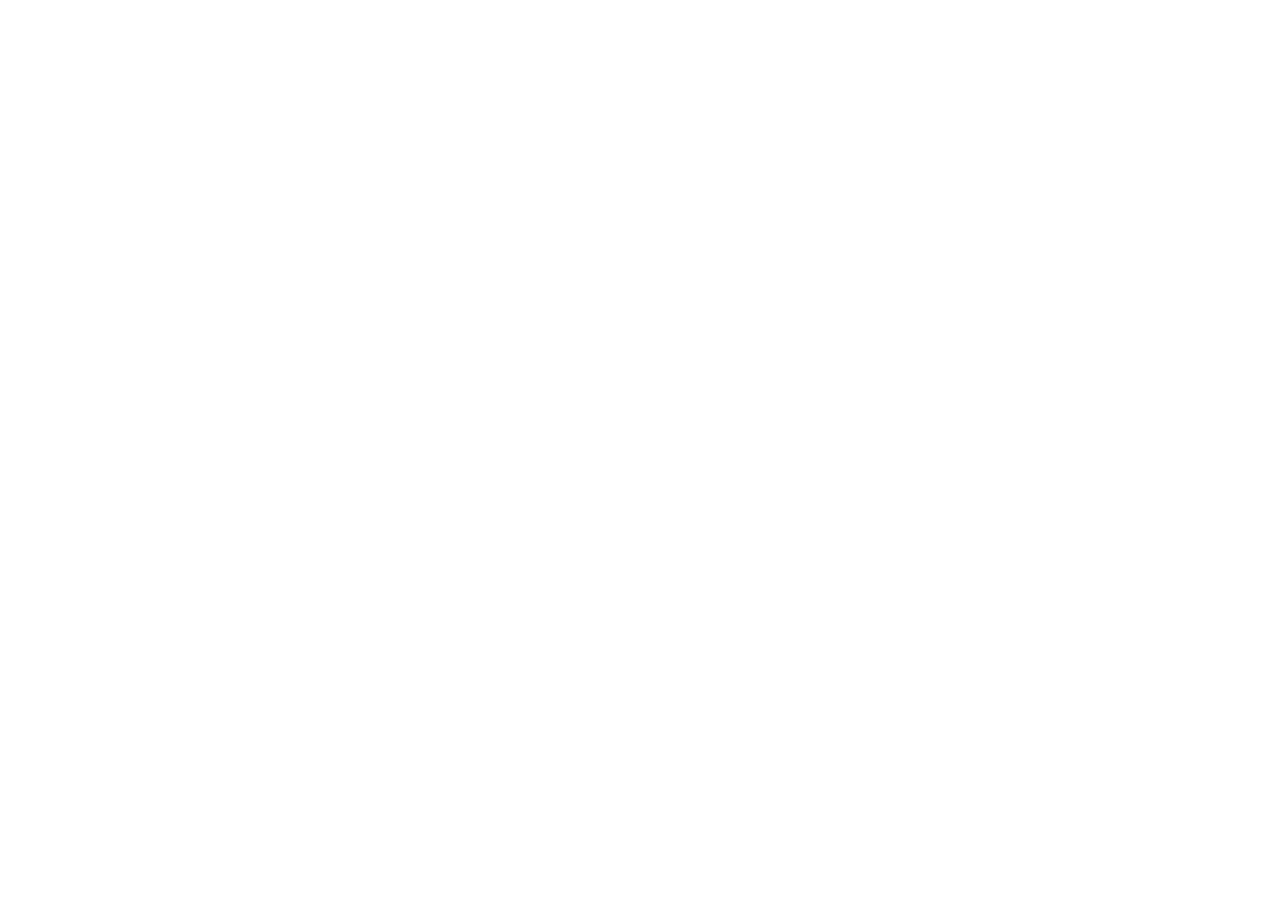
==== commit 4c705698: "Сборка 115" ====
--- a/site/index.html
+++ b/site/index.html
@@ -139,6 +139,6 @@
 </ion-app>
 <script defer src="lib/three/three.min.js"></script>
 <script type="module" src="lib/ionic/ionic.esm.js"></script>
-<script defer src="js/app.e93df73a79.js"></script>
+<script defer src="js/app.e2f24da320.js"></script>
 </body>
 </html>
